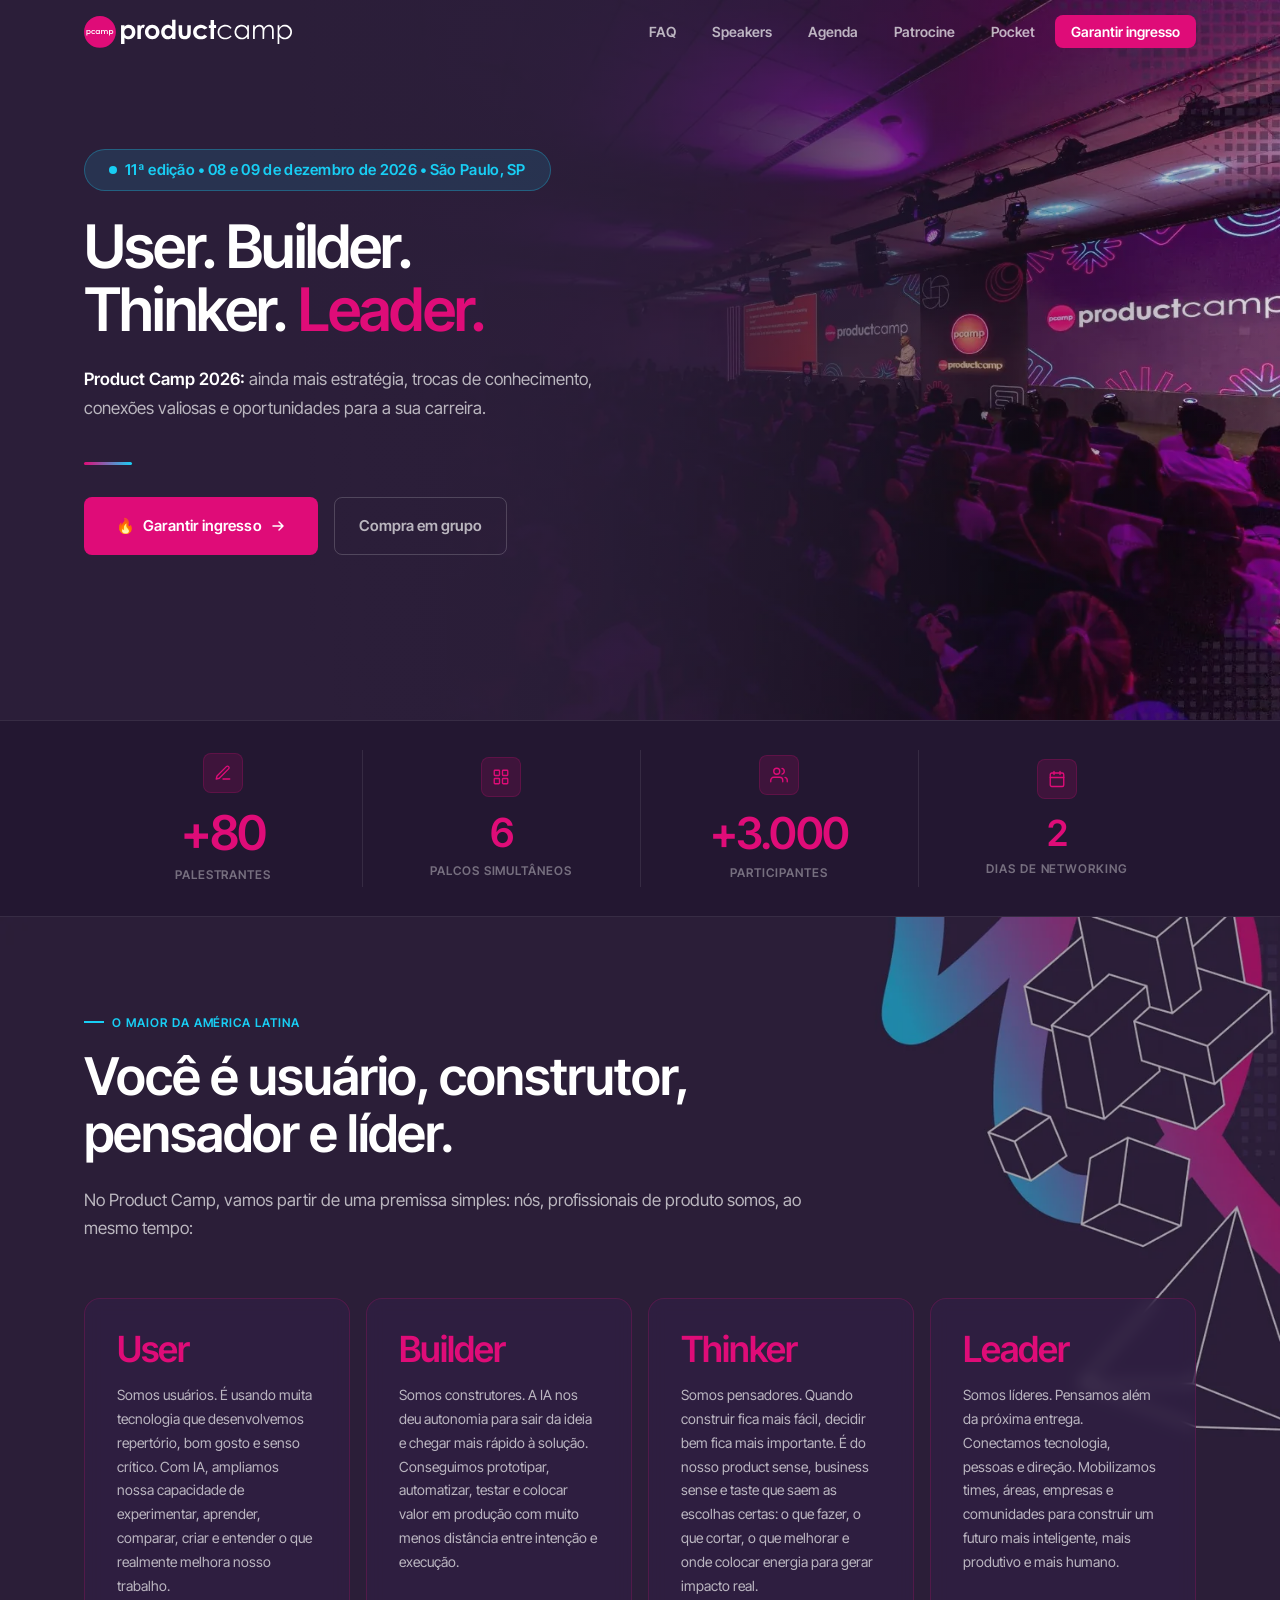
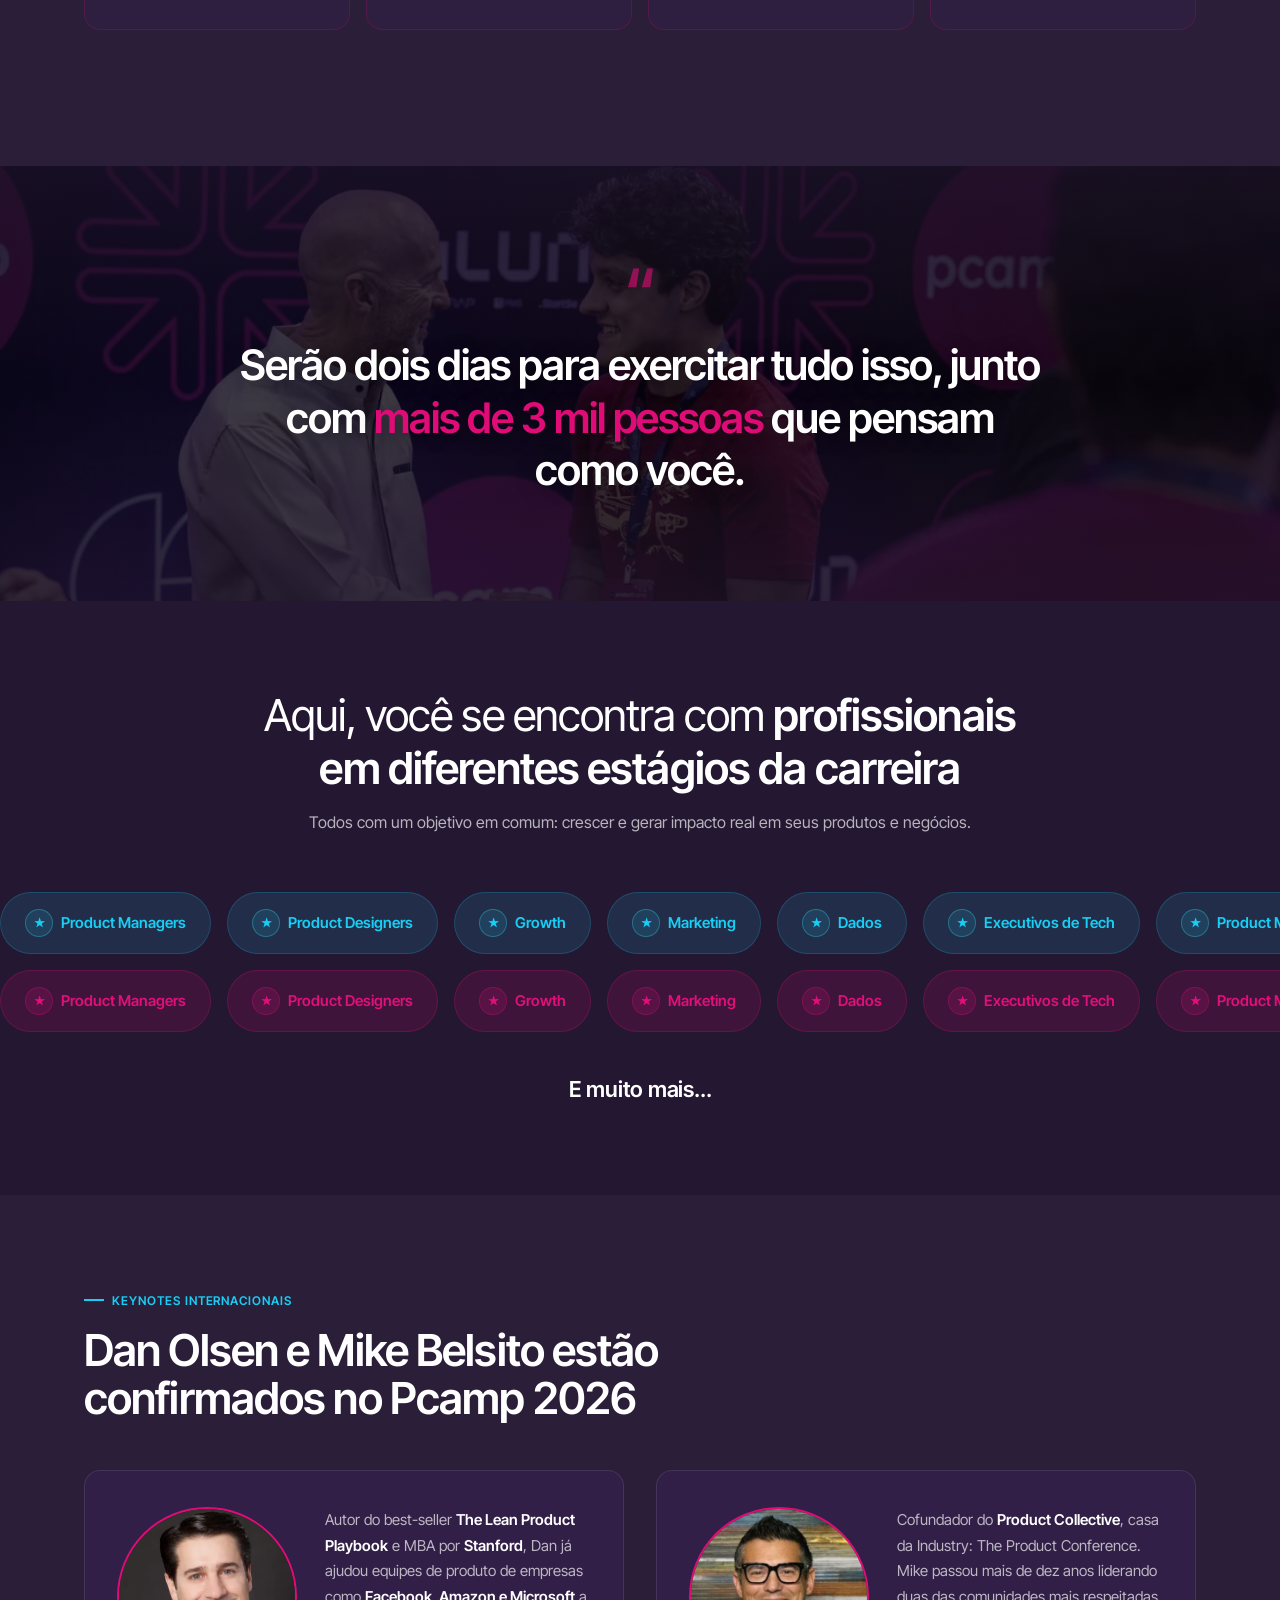
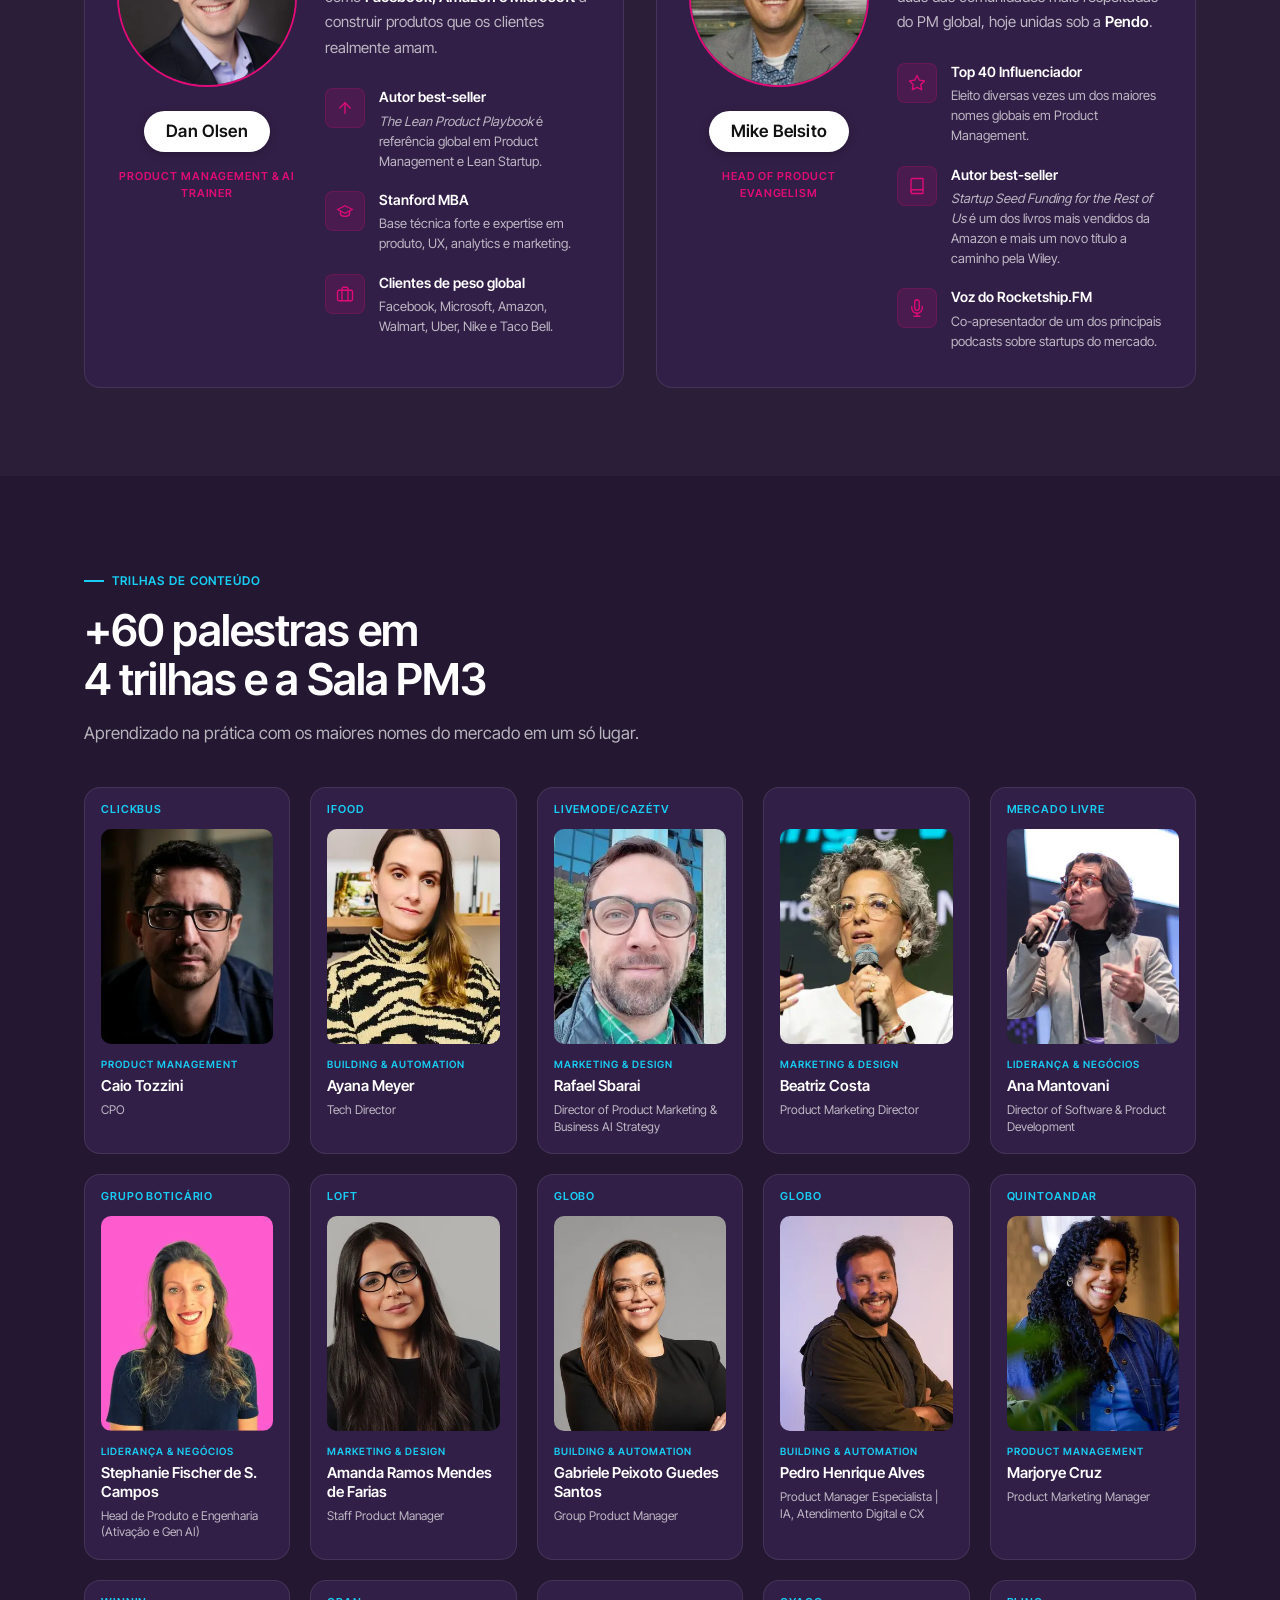
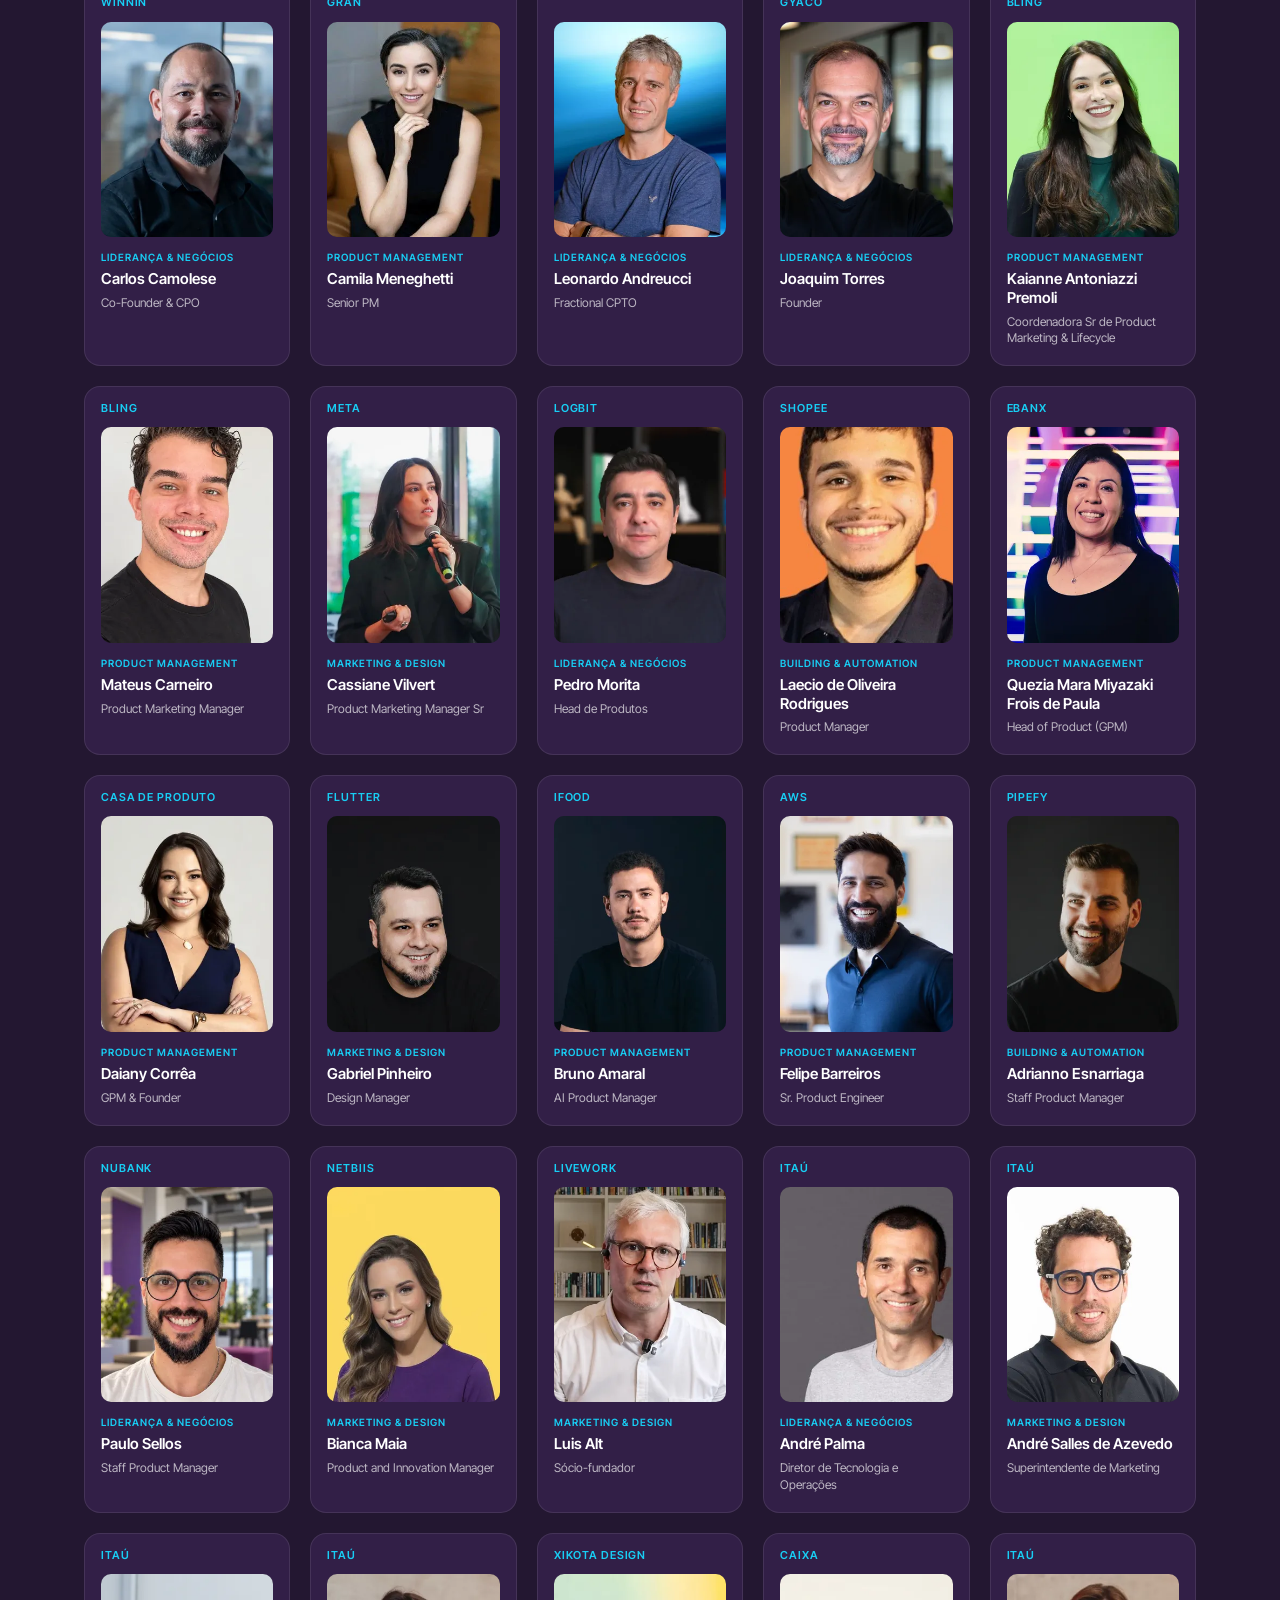
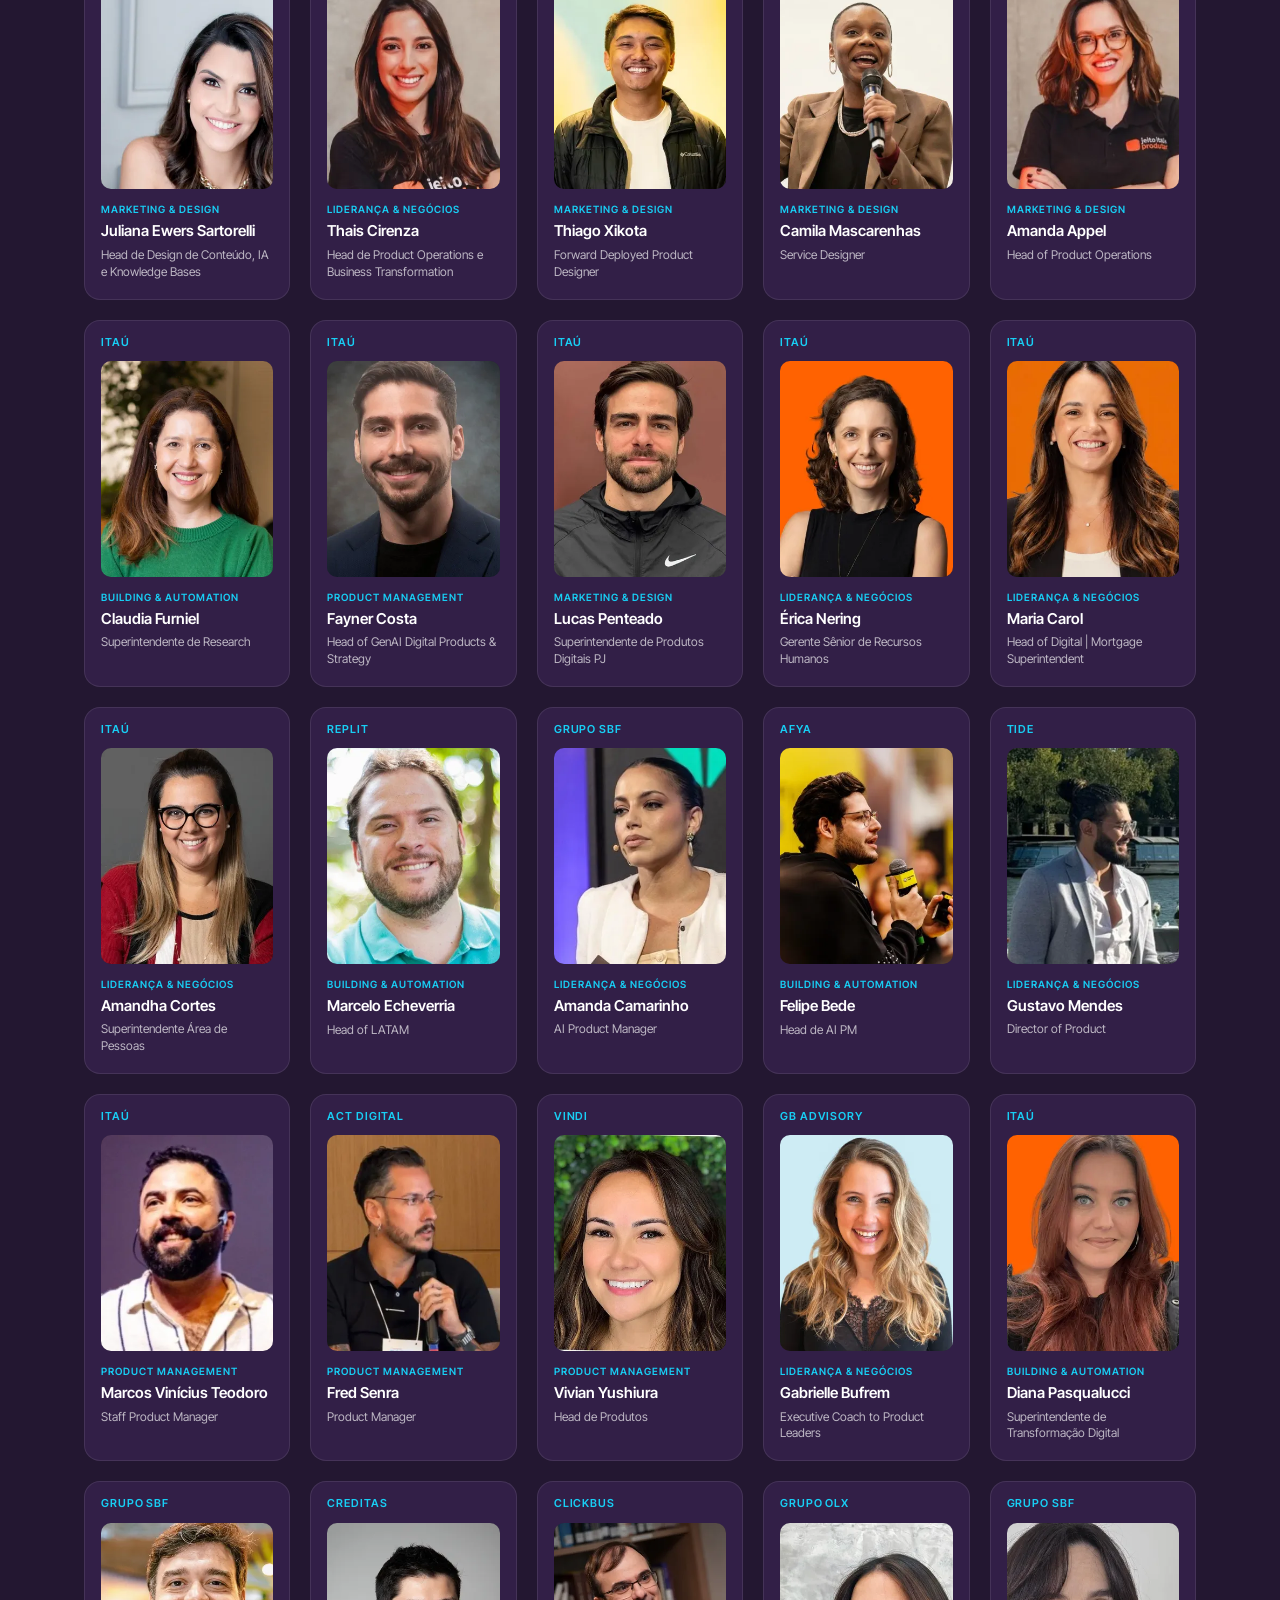
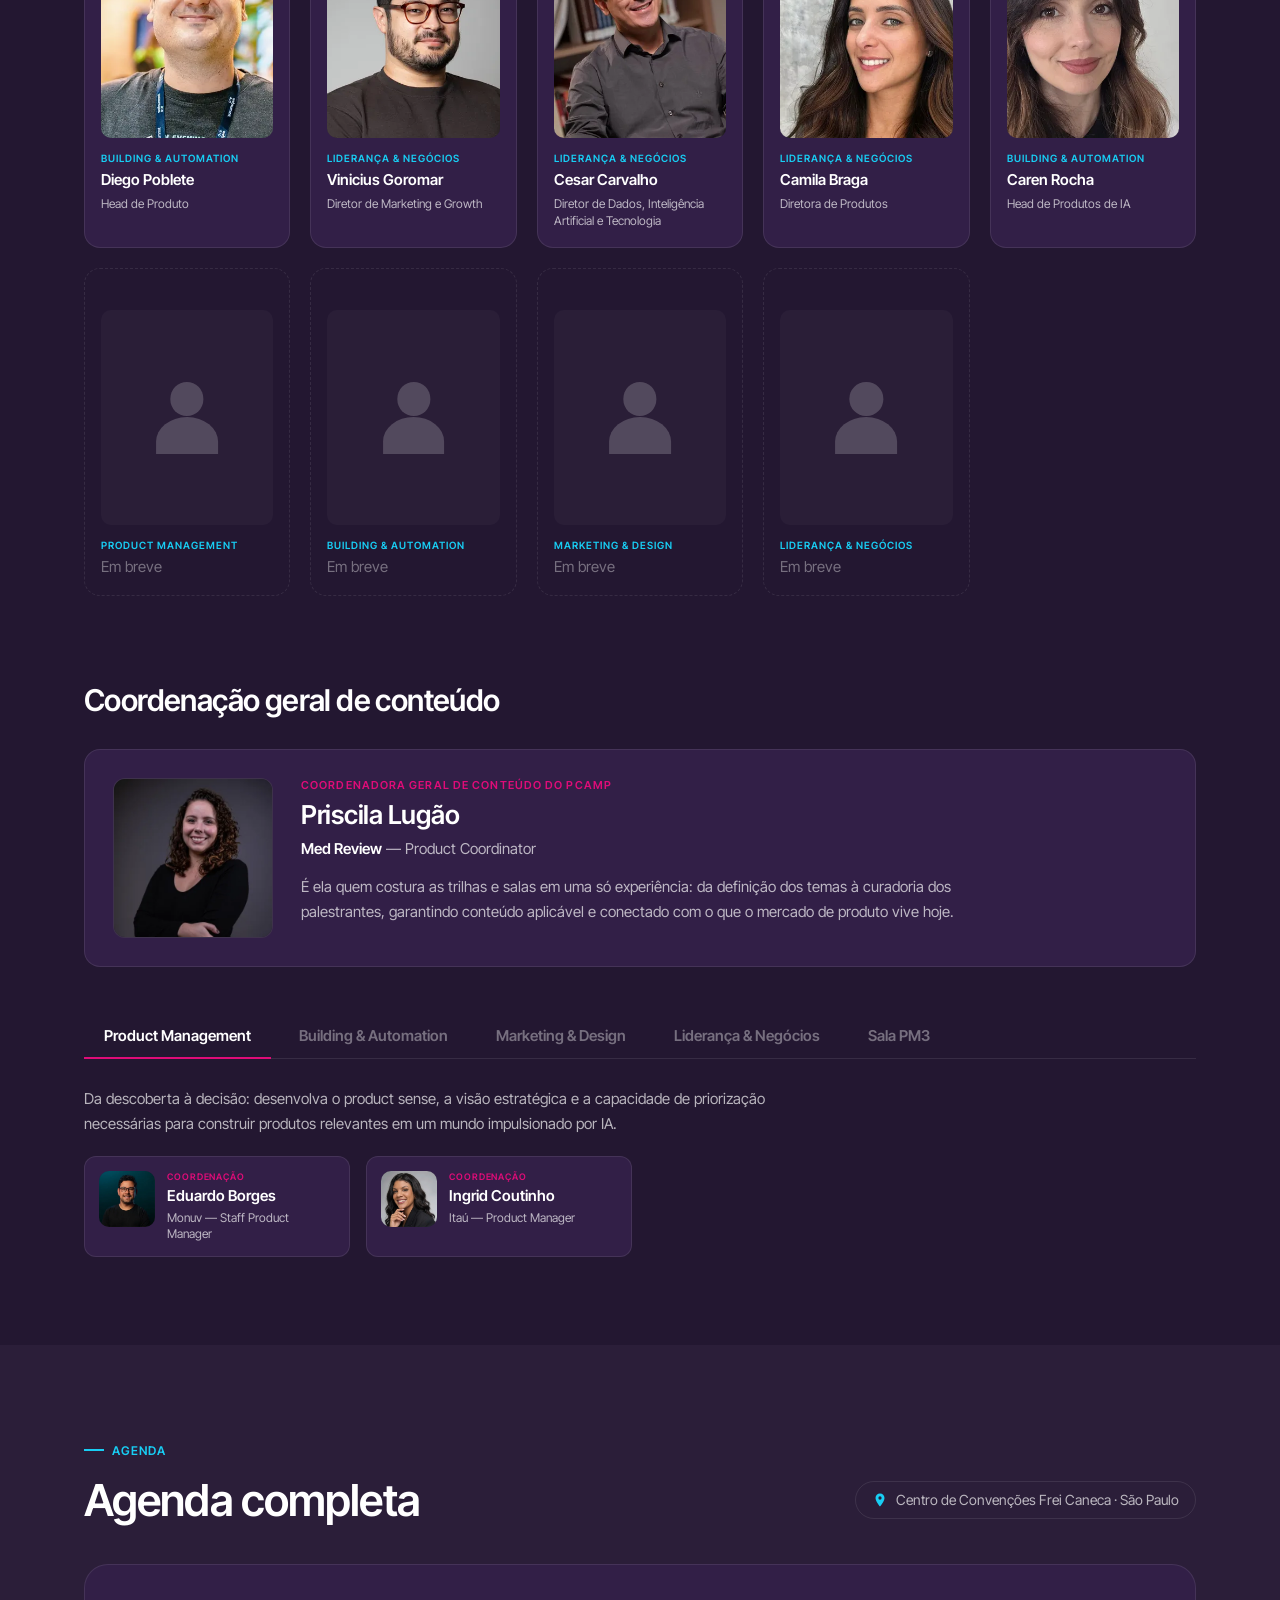
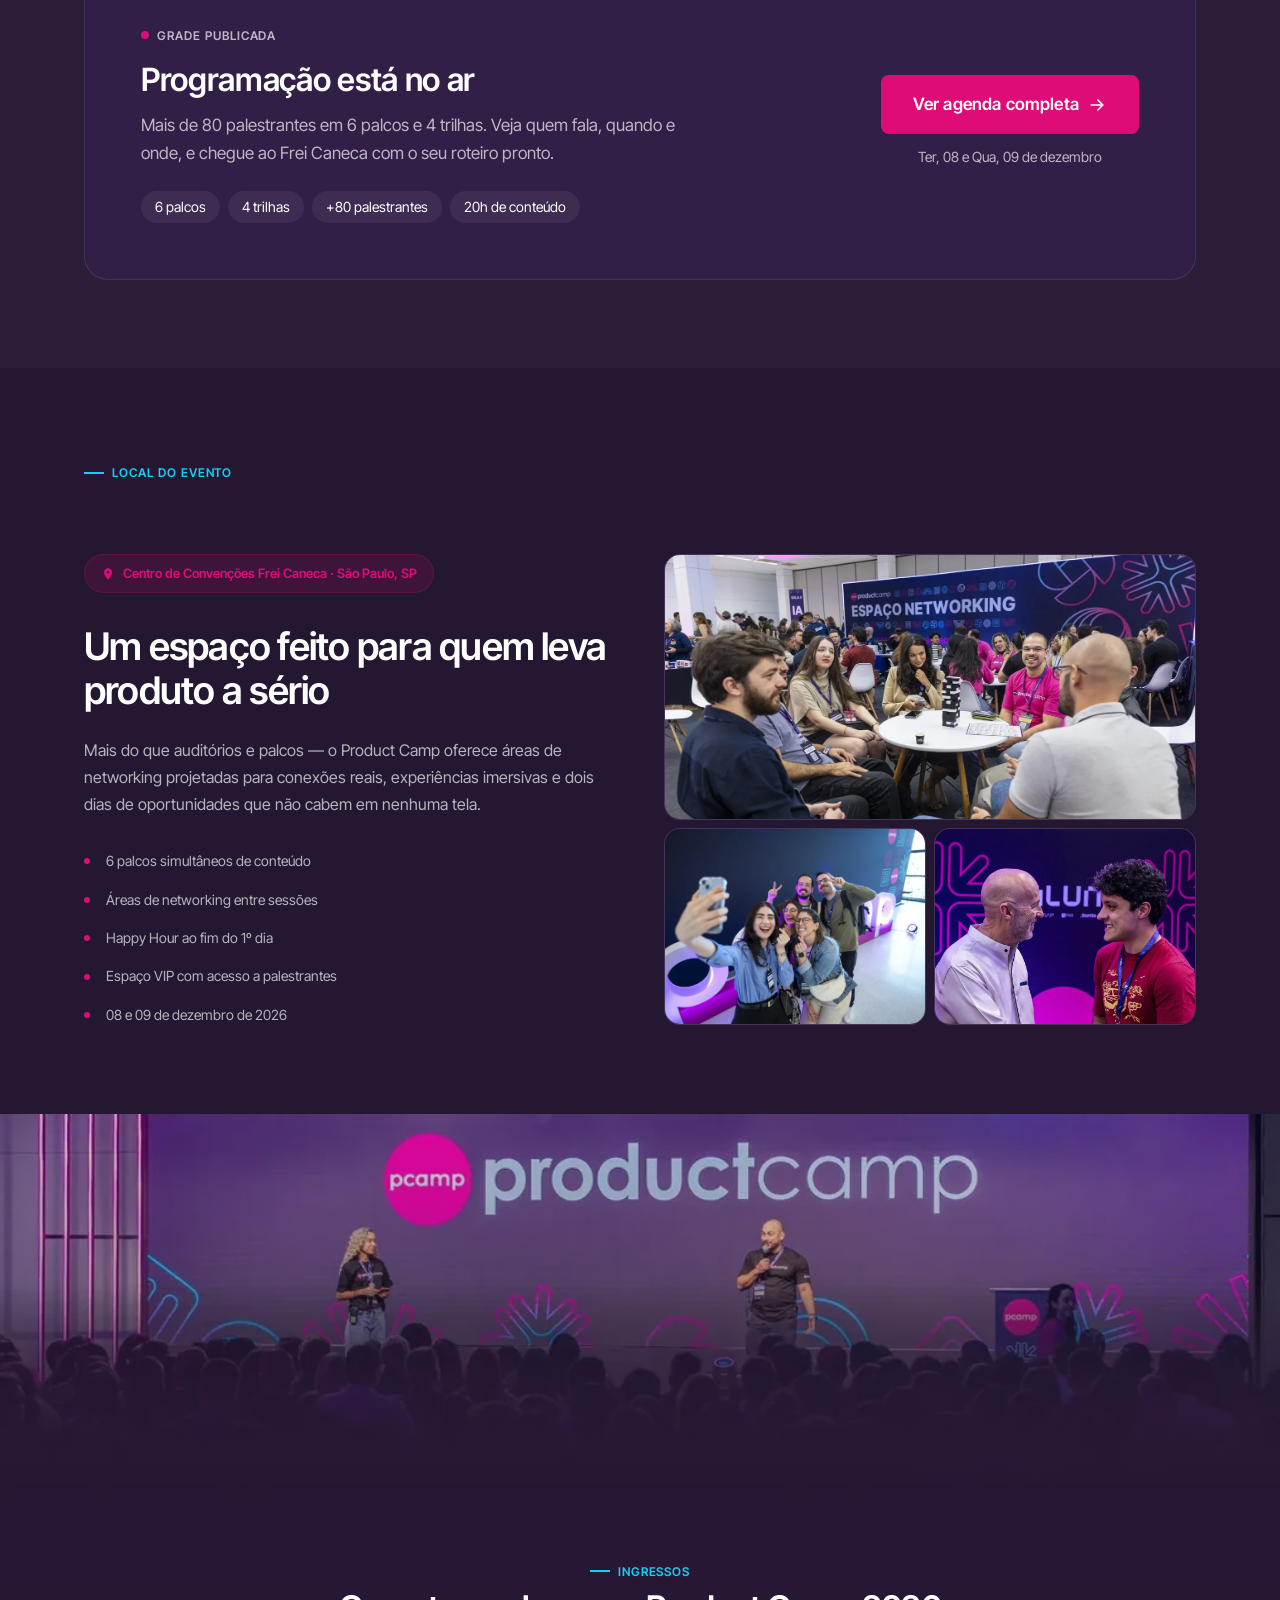
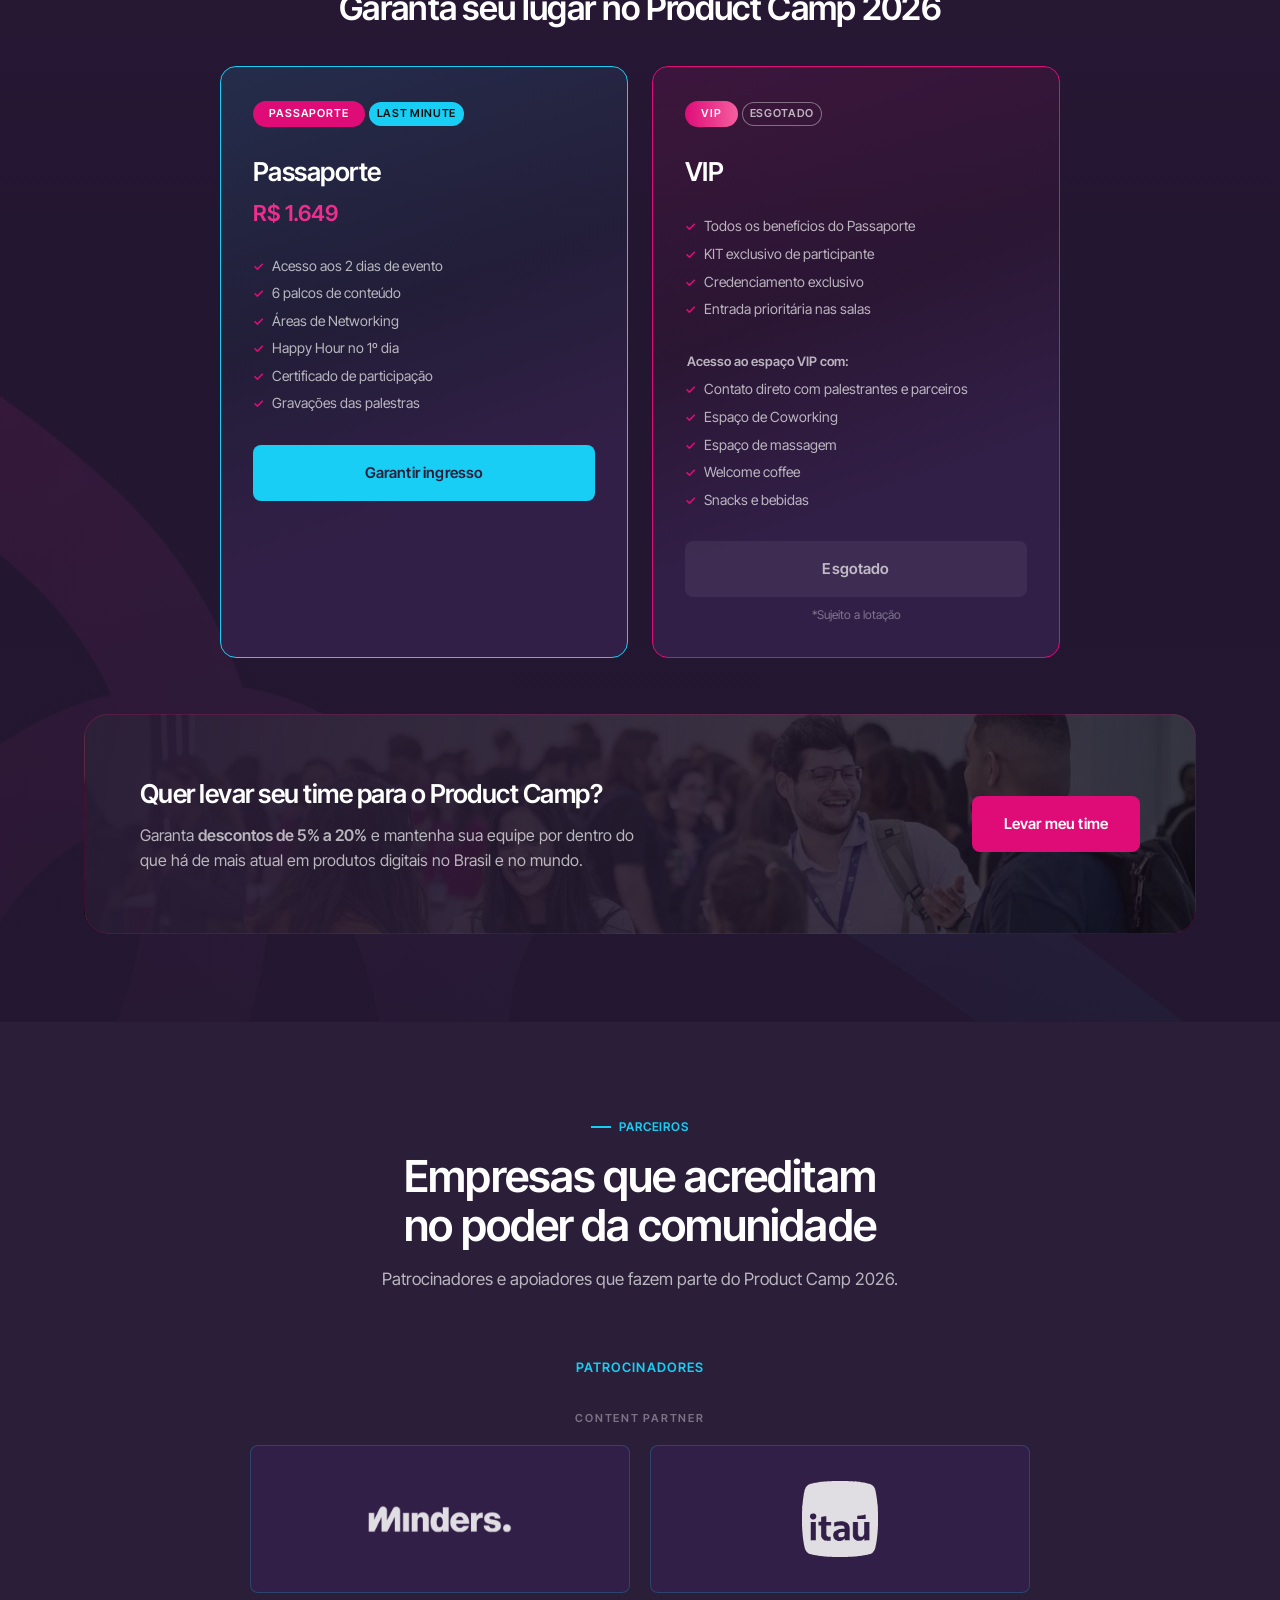
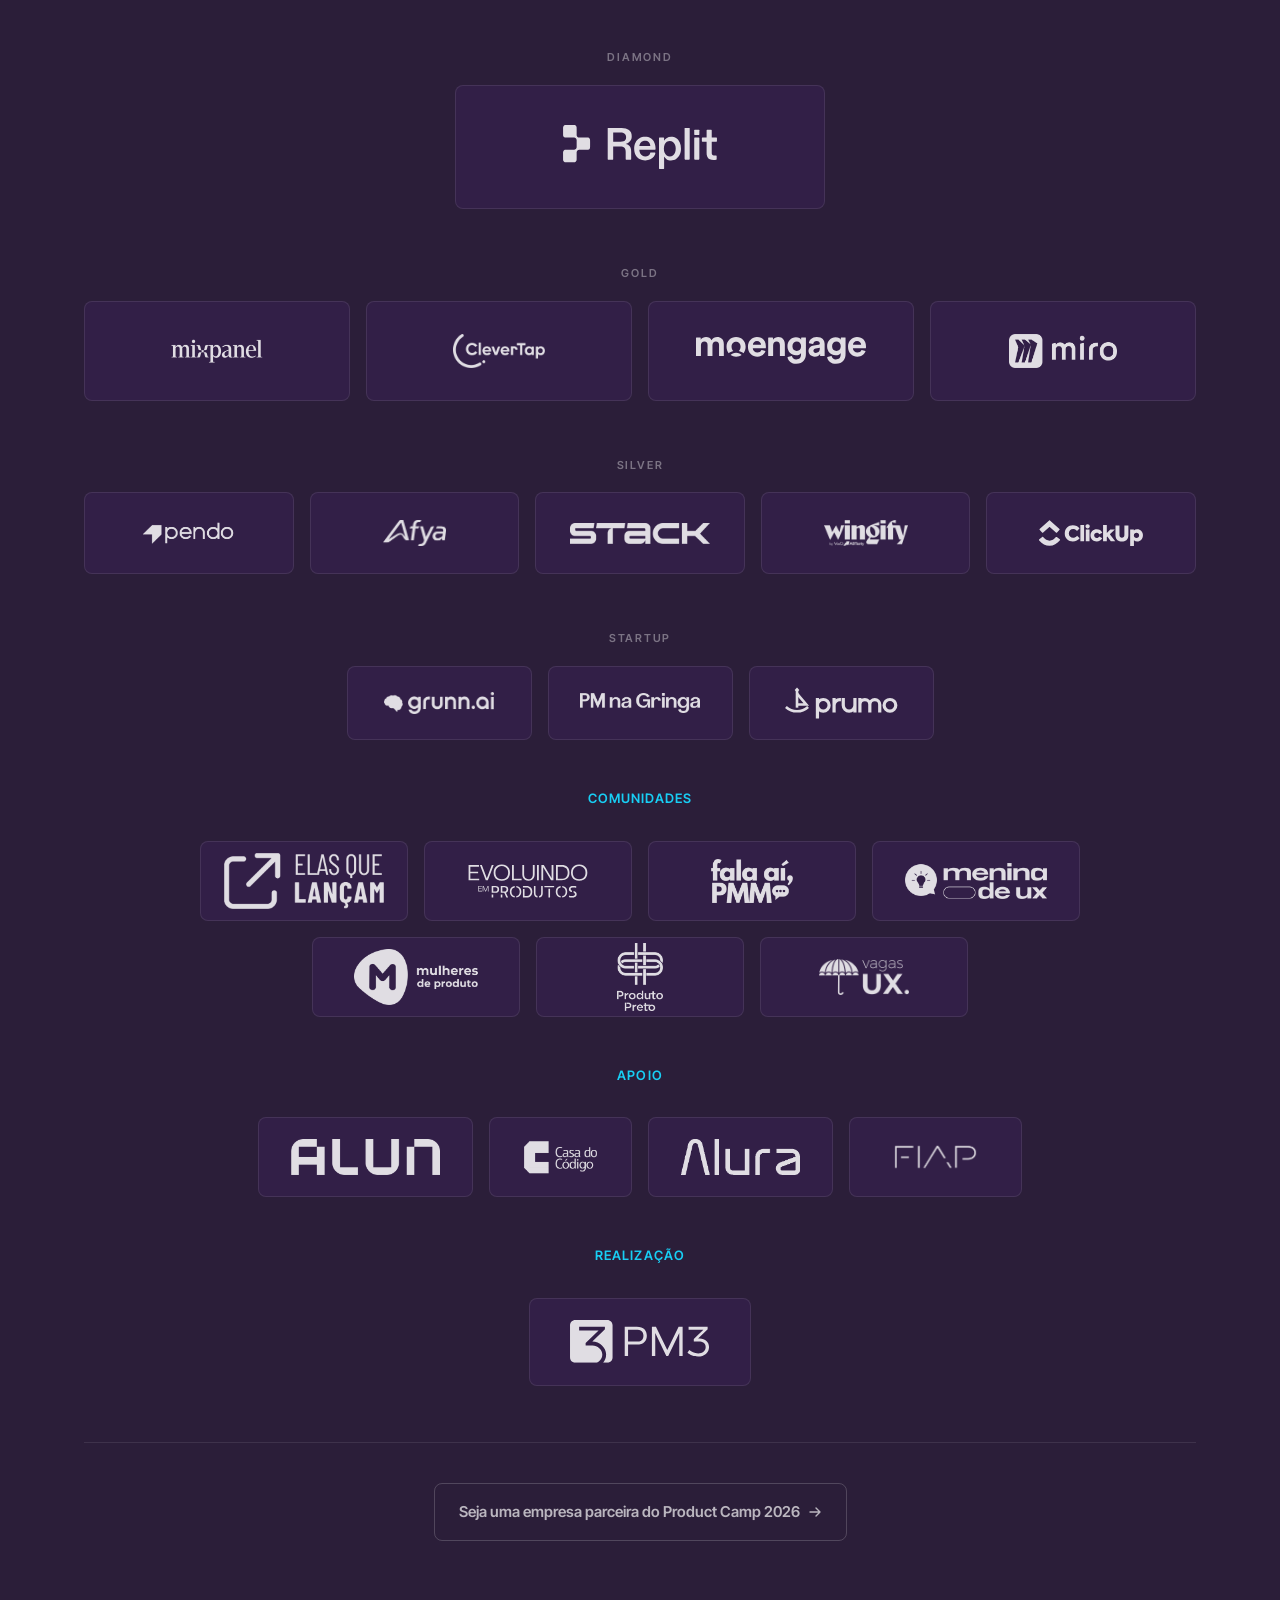
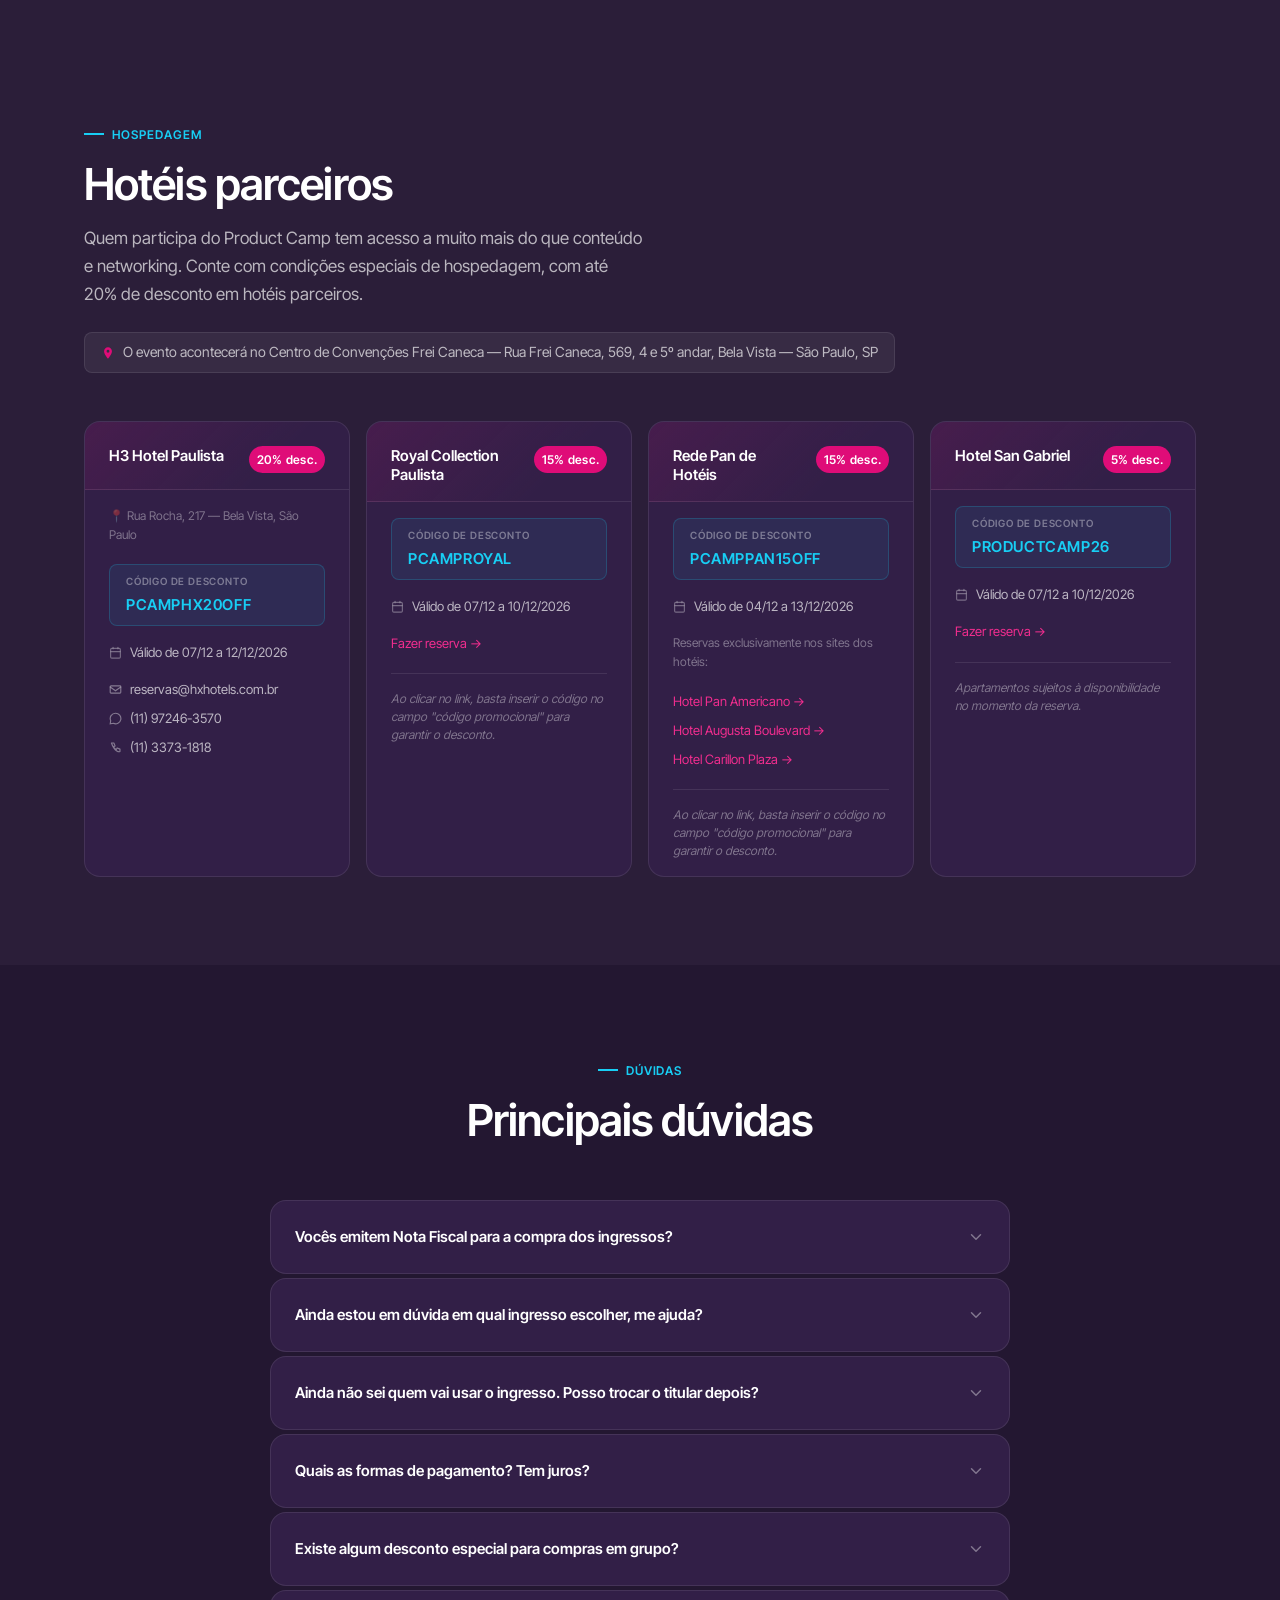
==== index.html @ f2aa6426 "feat(patrocinadores): ClickUp na cota Silver Logo vetorial (Logo-light.svg do kit da ClickUp), link " ====
<!DOCTYPE html>
<html lang="pt-BR">
<head>
<!-- Google Tag Manager (deferido até idle para reduzir TBT) -->
<script>
window.dataLayer = window.dataLayer || [];
(function(){
  var loaded = false;
  function loadGTM(){
    if (loaded) return;
    loaded = true;
    window.dataLayer.push({'gtm.start': new Date().getTime(), event: 'gtm.js'});
    var f = document.getElementsByTagName('script')[0],
        j = document.createElement('script');
    j.async = true;
    j.src = 'https://www.googletagmanager.com/gtm.js?id=GTM-WW5K4VP';
    f.parentNode.insertBefore(j, f);
  }
  if ('requestIdleCallback' in window) {
    requestIdleCallback(loadGTM, { timeout: 2000 });
  } else {
    setTimeout(loadGTM, 2000);
  }
})();
</script>
<!-- End Google Tag Manager -->
<meta charset="UTF-8">
<meta name="viewport" content="width=device-width, initial-scale=1.0">
<link rel="preload" as="image" href="assets/img/bg/hero-bg.webp" fetchpriority="high">
<link rel="preload" as="font" type="font/woff2" href="assets/fonts/INTERTIGHT-SEMIBOLD.woff2" crossorigin>
<link rel="preload" as="font" type="font/woff2" href="assets/fonts/INTERTIGHT-REGULAR.woff2" crossorigin>
<link rel="preconnect" href="https://www.sympla.com.br">
<meta name="description" content="Product Camp Brasil — o maior evento de produto da América Latina. 08 e 09 de dezembro de 2026, São Paulo, SP.">
<link rel="canonical" href="https://www.productcamp.com.br/">
<meta property="og:type" content="website">
<meta property="og:site_name" content="Product Camp">
<meta property="og:locale" content="pt_BR">
<meta property="og:title" content="Product Camp | O maior evento de produto da América Latina">
<meta property="og:description" content="Product Camp Brasil, o maior evento de produto da América Latina! 08 e 09 de dezembro de 2026, São Paulo.">
<meta property="og:image" content="https://www.productcamp.com.br/assets/img/og-image.png">
<meta property="og:image:width" content="1200">
<meta property="og:image:height" content="630">
<meta property="og:image:alt" content="Product Camp 2026 — o maior evento de produto da América Latina, 08 e 09 de dezembro, São Paulo.">
<meta property="og:url" content="https://www.productcamp.com.br/">
<meta name="twitter:card" content="summary_large_image">
<meta name="twitter:title" content="Product Camp | O maior evento de produto da América Latina">
<meta name="twitter:description" content="O maior evento de produto da América Latina. 08 e 09 de dezembro de 2026, São Paulo.">
<meta name="twitter:image" content="https://www.productcamp.com.br/assets/img/og-image.png">
<title>Product Camp | O maior evento de produto da América Latina</title>
<link rel="icon" type="image/png" sizes="32x32" href="favicon.png">
<link rel="icon" type="image/png" sizes="16x16" href="favicon-16.png">
<link rel="apple-touch-icon" sizes="180x180" href="apple-touch-icon.png">
<script type="application/ld+json" id="pcamp-event-jsonld">
{
  "@context": "https://schema.org",
  "@type": "Event",
  "name": "Product Camp 2026",
  "description": "O maior evento de produto da América Latina. Conferência para profissionais de Produto, IA, liderança, marketing e tecnologia.",
  "startDate": "2026-12-08T07:30:00-03:00",
  "endDate": "2026-12-09T18:20:00-03:00",
  "eventAttendanceMode": "https://schema.org/OfflineEventAttendanceMode",
  "eventStatus": "https://schema.org/EventScheduled",
  "image": "https://www.productcamp.com.br/assets/img/og-image.png",
  "url": "https://www.productcamp.com.br/",
  "location": {
    "@type": "Place",
    "name": "Centro de Convenções Frei Caneca",
    "address": {
      "@type": "PostalAddress",
      "streetAddress": "Rua Frei Caneca, 569, 4º e 5º andares — Bela Vista",
      "addressLocality": "São Paulo",
      "addressRegion": "SP",
      "addressCountry": "BR"
    }
  },
  "organizer": {
    "@type": "Organization",
    "name": "PM3",
    "url": "https://www.cursospm3.com.br"
  },
  "performer": [
    {
      "@type": "Person",
      "name": "Dan Olsen",
      "jobTitle": "Product Management & AI Trainer",
      "description": "Autor de The Lean Product Playbook"
    },
    {
      "@type": "Person",
      "name": "Mike Belsito",
      "jobTitle": "Head of Product Evangelism",
      "affiliation": { "@type": "Organization", "name": "Pendo" }
    }
  ],
  "offers": [
    {
      "@type": "Offer",
      "name": "Ingresso Last Minute",
      "price": "1649",
      "priceCurrency": "BRL",
      "priceValidUntil": "2026-11-24",
      "availability": "https://schema.org/InStock",
      "url": "https://www.sympla.com.br/evento/product-camp-2026-sao-paulo/3220593"
    },
    {
      "@type": "Offer",
      "name": "Ingresso VIP",
      "availability": "https://schema.org/SoldOut",
      "url": "https://www.sympla.com.br/evento/product-camp-2026-sao-paulo/3220593"
    }
  ]
}
</script>
<style>
  @font-face {
    font-family: 'InterTight';
    src: url('assets/fonts/INTERTIGHT-REGULAR.woff2') format('woff2');
    font-weight: 400;
    font-style: normal;
    font-display: swap;
  }
  @font-face {
    font-family: 'InterTight';
    src: url('assets/fonts/INTERTIGHT-SEMIBOLD.woff2') format('woff2');
    font-weight: 600;
    font-style: normal;
    font-display: swap;
  }
</style>
<style>
  *, *::before, *::after { box-sizing: border-box; margin: 0; padding: 0; }

  :root {
    --navy:        #2B1E39;
    --navy-mid:    #231731;
    --navy-card:   #321f47;
    --navy-border: rgba(255,255,255,0.09);
    --pink:        #DF0C78;
    --pink-light:  #f02d8e;
    --pink-muted:  rgba(223,12,120,0.14);
    --cyan:        #18CEF4;
    --cyan-muted:  rgba(24,206,244,0.12);
    --white:       #ffffff;
    --white-70:    rgba(255,255,255,0.68);
    --white-40:    rgba(255,255,255,0.38);
    --white-10:    rgba(255,255,255,0.06);
    --section-pad: 88px;
    --font-display: 'InterTight', sans-serif;
    --font-body:    'InterTight', sans-serif;
  }

  html { scroll-behavior: smooth; }

  body {
    background: var(--navy);
    color: var(--white);
    font-family: var(--font-body);
    font-size: 16px;
    line-height: 1.6;
    overflow-x: hidden;
  }

  a { color: inherit; text-decoration: none; }

  img { max-width: 100%; display: block; }

  .container {
    max-width: 1160px;
    margin: 0 auto;
    padding: 0 24px;
  }

  /* ── FAIXA DE URGÊNCIA (acima do nav) ──
     Fixa no topo, com o nav fixo logo abaixo: os dois rolam juntos.
     Altura fixa por breakpoint (e não automática) porque o nav, o hero, o
     menu mobile e as âncoras precisam saber o quanto descontar. As variáveis
     ficam aqui, e não no bloco de tokens do :root, porque são de layout desta
     página — o bloco de tokens é copiado valor a valor para as outras.
     Fundo --pink com texto branco: 4,7:1. Sem hover em --pink-light, que cai
     para 3,8:1 — o hover só reforça o sublinhado do CTA. */
  :root {
    --topbar-h: 44px;
    --header-h: calc(64px + var(--topbar-h));
  }

  /* A 13px o texto cabe em uma linha até ~365px de largura; abaixo disso
     quebra em duas e a faixa cresce para não apertar. */
  @media (max-width: 370px) {
    :root { --topbar-h: 56px; }
  }

  .topbar {
    position: fixed;
    top: 0; left: 0; right: 0;
    z-index: 101;
    display: flex;
    align-items: center;
    justify-content: center;
    height: var(--topbar-h);
    padding: 0 16px;
    background: var(--pink);
    color: var(--white);
    font-size: 14px;
    line-height: 1.35;
    text-align: center;
  }

  /* Fora do lote em que o texto vale, o script de lotes esconde a faixa e
     marca o <html> com .sem-topbar (vence o @media acima pela especificidade). */
  .topbar[hidden] { display: none; }
  :root.sem-topbar { --topbar-h: 0px; }

  .topbar strong { font-weight: 600; }

  .topbar-cta {
    font-weight: 600;
    text-decoration: underline;
    text-underline-offset: 3px;
    white-space: nowrap;
  }

  .topbar:hover .topbar-cta { text-decoration-thickness: 2px; }

  .topbar:focus-visible {
    outline: 2px solid var(--white);
    outline-offset: -4px;
  }

  @media (max-width: 560px) {
    .topbar { font-size: 13px; }
  }

  #keynote, #agenda, #ingressos26 { scroll-margin-top: var(--header-h); }

  /* ── NAV ── */
  nav {
    position: fixed;
    top: var(--topbar-h); left: 0; right: 0;
    z-index: 100;
    background: rgba(43,30,57,0.0);
    backdrop-filter: blur(0px);
    border-bottom: 1px solid transparent;
    transition: background 0.35s, backdrop-filter 0.35s, border-color 0.35s;
  }

  nav.scrolled {
    background: rgba(43,30,57,0.96);
    backdrop-filter: blur(14px);
    border-bottom: 1px solid var(--navy-border);
  }

  .nav-inner {
    display: flex;
    align-items: center;
    justify-content: space-between;
    height: 64px;
    max-width: 1160px;
    margin: 0 auto;
    padding: 0 24px;
  }

  .nav-logo { display: flex; align-items: center; }

  .nav-logo-text { display: none; }

  .nav-links {
    display: flex;
    align-items: center;
    gap: 4px;
    list-style: none;
  }

  .nav-links a {
    font-size: 14px;
    font-weight: 600;
    color: var(--white-70);
    padding: 8px 16px;
    border-radius: 8px;
    transition: color 0.2s, background 0.2s;
  }

  .nav-links a:hover { color: var(--white); background: var(--white-10); }

  .nav-cta {
    background: var(--pink) !important;
    color: white !important;
    border-radius: 8px !important;
    padding: 8px 16px !important;
    font-weight: 600 !important;
    font-size: 14px !important;
    transition: background 0.2s, transform 0.15s !important;
  }

  .nav-cta:hover { background: var(--pink-light) !important; transform: translateY(-1px); }

  .nav-mobile-toggle {
    display: none;
    background: none;
    border: none;
    cursor: pointer;
    padding: 8px;
    color: var(--white);
  }

  /* ── HERO ── */
  .hero {
    min-height: 80vh;
    display: flex;
    align-items: center;
    position: relative;
    overflow: hidden;
    padding-top: var(--header-h);
    background-image: url('assets/img/bg/hero-bg.webp');
    background-size: cover;
    background-position: center right;
    background-repeat: no-repeat;
  }

  .hero-bg {
    position: absolute;
    inset: 0;
    background: linear-gradient(
      105deg,
      rgba(43,30,57,0.97) 0%,
      rgba(43,30,57,0.90) 38%,
      rgba(43,30,57,0.50) 62%,
      rgba(43,30,57,0.08) 100%
    );
    pointer-events: none;
  }

  .hero-grid-overlay { display: none; }

  .hero-inner {
    display: flex;
    flex-direction: column;
    align-items: flex-start;
    justify-content: center;
    width: 100%;
    max-width: 1160px;
    margin: 0 auto;
    padding: 80px 24px 72px;
    position: relative;
    z-index: 1;
  }

  /* Eyebrow em CIANO — issue #30, item 4 aplicado só aqui e no
     .section-label. O guia manda ciano como acento em fundo escuro, mas
     inverter o site inteiro ficou ruim; nos eyebrows funciona e ainda
     devolve o rosa exclusivo ao CTA da dobra. */
  .hero-eyebrow {
    display: inline-flex;
    align-items: center;
    gap: 8px;
    background: var(--cyan-muted);
    border: 1px solid rgba(24,206,244,0.3);
    border-radius: 100px;
    padding: 8px 24px;
    font-size: 15px;
    font-weight: 600;
    color: var(--cyan);
    margin-bottom: 24px;
    letter-spacing: 0.02em;
  }

  .hero-eyebrow::before {
    content: '';
    width: 8px; height: 8px;
    background: var(--cyan);
    border-radius: 50%;
    display: inline-block;
  }

  /* Em tela estreita o texto completo quebra a pílula em duas linhas.
     Troca pela versão curta. display:none tira do fluxo E da árvore de
     acessibilidade, então o leitor de tela lê só a versão visível — não
     as duas. */
  .eyebrow-short { display: none; }

  @media (max-width: 560px) {
    .eyebrow-full { display: none; }
    .eyebrow-short { display: inline; }
  }

  /* ── COUNTDOWN DE VIRADA DE LOTE ──
     Marcação preenchida por assets/js/pcamp-countdown-lotes.js, que localiza
     os containers pelo atributo data-pcamp-countdown.
     A fonte vem por herança do body (Inter Tight) — não sobrescrever.
     Acento em CIANO, não rosa: o countdown informa, não é ação. O rosa fica
     reservado ao CTA da dobra, que é o que deve puxar o clique.
     :not([hidden]) é obrigatório: sem ele, o display:flex venceria o
     display:none que o atributo hidden aplica, e o bloco vazio apareceria. */
  [data-pcamp-countdown]:not([hidden]) {
    display: flex;
    flex-wrap: wrap;
    align-items: center;
    justify-content: center;
    gap: 16px;
    background: var(--cyan-muted);
    border: 1px solid rgba(24,206,244,0.3);
    border-radius: 8px;
    padding: 16px 24px;
    margin-top: 24px;
    color: var(--white);
  }

  .pcc-label {
    font-size: 17px;
    font-weight: 500;
    color: var(--cyan);
  }

  .pcc-units { display: flex; gap: 8px; }

  .pcc-unit {
    display: flex;
    flex-direction: column;
    align-items: center;
    min-width: 46px;
  }

  .pcc-value {
    font-size: 22px;
    font-weight: 700;
    line-height: 1;
    font-variant-numeric: tabular-nums;
  }

  .pcc-unit-label {
    font-size: 10px;
    text-transform: uppercase;
    letter-spacing: 0.08em;
    color: var(--cyan);
    margin-top: 4px;
  }

  @media (max-width: 480px) {
    [data-pcamp-countdown]:not([hidden]) {
      flex-direction: column;
      gap: 8px;
      padding: 16px 16px;
    }
    .pcc-unit { min-width: 40px; }
    .pcc-value { font-size: 18px; }
  }

  .hero-title {
    font-family: var(--font-display);
    font-size: clamp(36px, 5vw, 60px);
    font-weight: 600;
    line-height: 1.05;
    letter-spacing: -0.03em;
    margin-bottom: 24px;
  }

  .hero-title .accent { color: var(--pink); }

  .hero-subtitle {
    font-size: 17px;
    color: var(--white-70);
    line-height: 1.65;
    margin-bottom: 40px;
    max-width: 560px;
  }

  .hero-subtitle strong { color: var(--white); font-weight: 600; }

  .hero-actions {
    display: flex;
    gap: 16px;
    flex-wrap: wrap;
  }

  .hero-rule {
    width: 48px;
    height: 3px;
    background: linear-gradient(90deg, var(--pink), var(--cyan));
    border-radius: 2px;
    margin-bottom: 32px;
    display: block;
  }

  .btn-primary {
    display: inline-flex;
    align-items: center;
    gap: 8px;
    background: var(--pink);
    color: white;
    font-family: var(--font-body);
    font-weight: 600;
    font-size: 15px;
    padding: 16px 32px;
    border-radius: 8px;
    transition: background 0.2s, transform 0.15s, box-shadow 0.2s;
    letter-spacing: 0.01em;
  }

  .btn-primary:hover {
    background: var(--pink-light);
    transform: translateY(-2px);
    box-shadow: 0 8px 24px rgba(223,12,120,0.35);
  }

  /* Variante ciano do botão primário. Texto em navy: branco sobre o ciano
     claro fica com contraste baixo (1.9:1); navy dá 8.3:1. */
  .btn-primary.btn-cyan {
    background: var(--cyan);
    color: var(--navy);
  }

  .btn-primary.btn-cyan:hover {
    background: #4fdaf7;
    box-shadow: 0 8px 24px rgba(24,206,244,0.35);
  }

  /* Botão de ingresso esgotado: não é link, não reage ao hover.
     Texto em --white-70 (~6.6:1 sobre o card) para seguir legível. */
  .btn-primary.btn-esgotado,
  .btn-primary.btn-esgotado:hover {
    background: var(--white-10);
    color: var(--white-70);
    transform: none;
    box-shadow: none;
    cursor: not-allowed;
  }

  .btn-secondary {
    display: inline-flex;
    align-items: center;
    gap: 8px;
    background: transparent;
    color: var(--white-70);
    font-family: var(--font-body);
    font-weight: 600;
    font-size: 15px;
    padding: 16px 24px;
    border-radius: 8px;
    border: 1px solid rgba(255,255,255,0.18);
    transition: color 0.2s, border-color 0.2s, background 0.2s;
  }

  .btn-secondary:hover {
    color: var(--white);
    border-color: rgba(255,255,255,0.2);
    background: var(--white-10);
  }

  .hero-visual { display: none; }
  .hero-image-wrap { display: none; }
  .hero-image-glow { display: none; }

  /* ── STATS BAR ── */
  .stats-bar {
    background: var(--navy-mid);
    border-top: 1px solid var(--navy-border);
    border-bottom: 1px solid var(--navy-border);
    padding: 0;
    overflow: hidden;
  }

  .stats-grid {
    display: grid;
    grid-template-columns: repeat(4, 1fr);
    gap: 0;
  }

  .stat-item {
    display: flex;
    flex-direction: column;
    align-items: center;
    justify-content: center;
    text-align: center;
    padding: 32px 16px 32px;
    position: relative;
    transition: background 0.25s;
  }

  .stat-item:hover { background: rgba(223,12,120,0.05); }

  .stat-item + .stat-item::before {
    content: '';
    position: absolute;
    left: 0; top: 15%; bottom: 15%;
    width: 1px;
    background: var(--navy-border);
  }

  /* ícone acima do número */
  .stat-icon {
    width: 40px; height: 40px;
    border-radius: 8px;
    background: var(--pink-muted);
    border: 1px solid rgba(223,12,120,0.2);
    display: flex;
    align-items: center;
    justify-content: center;
    margin-bottom: 16px;
  }

  .stat-icon svg {
    width: 18px; height: 18px;
    stroke: var(--pink);
    fill: none;
    stroke-width: 1.8;
    stroke-linecap: round;
    stroke-linejoin: round;
  }

  .stat-number {
    font-family: var(--font-display);
    font-weight: 600;
    color: var(--pink);
    line-height: 1;
    margin-bottom: 8px;
    letter-spacing: -0.04em;
  }

  /* tamanhos escalonados — cada stat tem peso visual diferente */
  .stat-item:nth-child(1) .stat-number { font-size: 48px; }
  .stat-item:nth-child(2) .stat-number { font-size: 40px; }
  .stat-item:nth-child(3) .stat-number { font-size: 44px; }
  .stat-item:nth-child(4) .stat-number { font-size: 36px; }

  .stat-label {
    font-size: 12px;
    font-weight: 600;
    color: var(--white-40);
    letter-spacing: 0.08em;
    text-transform: uppercase;
  }

  /* ── SECTION GENERIC ── */
  section { padding: var(--section-pad) 0; }

  .section-label {
    display: inline-flex;
    align-items: center;
    gap: 8px;
    font-size: 12px;
    font-weight: 600;
    letter-spacing: 0.08em;
    text-transform: uppercase;
    color: var(--cyan);
    margin-bottom: 16px;
  }

  .section-label::before {
    content: '';
    width: 20px; height: 2px;
    background: var(--cyan);
    display: inline-block;
  }

  .section-title {
    font-family: var(--font-display);
    font-size: clamp(28px, 4vw, 44px);
    font-weight: 600;
    line-height: 1.1;
    letter-spacing: -0.02em;
    margin-bottom: 16px;
  }

  .section-subtitle {
    font-size: 17px;
    color: var(--white-70);
    line-height: 1.65;
    max-width: 560px;
  }

  /* ── ABOUT ── */
  /* ── ABOUT ── */
  .about {
    position: relative;
    background: var(--navy);
    overflow: hidden;
  }

  .about-bg {
    position: absolute;
    inset: 0;
    z-index: 0;
  }

  .about-bg img {
    width: 100%; height: 100%;
    object-fit: cover;
    object-position: right top;
    display: block;
    opacity: 0.6;
  }

  .about > .container {
    position: relative;
    z-index: 1;
  }

  .about-header {
    max-width: 720px;
    margin-bottom: 56px;
  }

  .about-title {
    font-size: clamp(32px, 4.5vw, 52px) !important;
    margin-bottom: 24px !important;
  }

  .about-intro {
    font-size: 17px;
    color: var(--white-70);
    line-height: 1.65;
  }

  /* 4 colunas lado a lado */
  .pillars-grid {
    display: grid;
    grid-template-columns: repeat(4, 1fr);
    gap: 16px;
    margin-bottom: 48px;
  }

  .pillar-card {
    background: rgba(50,31,71,0.55);
    backdrop-filter: blur(8px);
    border: 1px solid rgba(223,12,120,0.2);
    border-radius: 16px;
    padding: 32px 32px;
    transition: transform 0.3s ease, border-color 0.3s, background 0.3s;
    cursor: default;
  }

  .pillar-card:hover {
    transform: scale(1.04);
    border-color: rgba(223,12,120,0.55);
    background: rgba(60,35,85,0.75);
  }

  .pillar-label {
    font-family: var(--font-display);
    font-size: 36px;
    font-weight: 600;
    color: var(--pink);
    letter-spacing: -0.03em;
    line-height: 1;
    margin-bottom: 16px;
  }

  .pillar-text {
    font-size: 14px;
    color: var(--white-70);
    line-height: 1.7;
  }

  .about-closing { display: none; }

  /* ── PÚBLICO ── */
  .audience-section {
    padding: var(--section-pad) 0;
    background: var(--navy-mid);
    overflow: hidden;
  }

  .audience-title {
    font-family: var(--font-display);
    font-size: clamp(28px, 3.5vw, 44px);
    font-weight: 400;
    line-height: 1.2;
    letter-spacing: -0.02em;
    text-align: center;
    margin-bottom: 16px;
    max-width: 780px;
    margin-left: auto;
    margin-right: auto;
  }

  .audience-title strong { font-weight: 600; }

  .audience-sub {
    font-size: 16px;
    color: var(--white-70);
    text-align: center;
    margin-bottom: 56px;
    line-height: 1.6;
  }

  .audience-marquee-wrap {
    display: flex;
    flex-direction: column;
    gap: 16px;
    margin-bottom: 40px;
  }

  .audience-marquee-row {
    overflow: hidden;
    width: 100%;
  }

  .audience-marquee {
    display: flex;
    gap: 16px;
    width: max-content;
    animation: marquee-left 28s linear infinite;
  }

  .audience-marquee.reverse {
    animation: marquee-right 28s linear infinite;
  }

  .audience-marquee:hover,
  .audience-marquee.reverse:hover {
    animation-play-state: paused;
  }

  @keyframes marquee-left {
    0%   { transform: translateX(0); }
    100% { transform: translateX(-50%); }
  }

  @keyframes marquee-right {
    0%   { transform: translateX(-50%); }
    100% { transform: translateX(0); }
  }

  .atag {
    display: inline-flex;
    align-items: center;
    gap: 8px;
    padding: 16px 24px;
    border-radius: 100px;
    font-size: 15px;
    font-weight: 600;
    white-space: nowrap;
    cursor: default;
  }

  .atag.cyan {
    background: var(--cyan-muted);
    color: var(--cyan);
    border: 1px solid rgba(24,206,244,0.2);
  }

  .atag.pink {
    background: var(--pink-muted);
    color: #e00f79;
    border: 1px solid rgba(224,15,121,0.25);
  }

  .atag-star {
    display: inline-flex;
    align-items: center;
    justify-content: center;
    width: 28px;
    height: 28px;
    border-radius: 50%;
    font-size: 12px;
    flex-shrink: 0;
  }

  .atag.cyan .atag-star {
    background: rgba(24,206,244,0.12);
    color: var(--cyan);
    border: 1px solid rgba(61,232,232,0.3);
  }

  .atag.pink .atag-star {
    background: rgba(224,15,121,0.15);
    color: #e00f79;
    border: 1px solid rgba(224,15,121,0.3);
  }

  .audience-more {
    text-align: center;
    font-size: 22px;
    font-weight: 600;
    color: var(--white);
    margin-top: 8px;
    letter-spacing: -0.01em;
  }
  /* ── QUOTE DESTAQUE ── */
  .quote-section {
    position: relative;
    padding: 104px 0;
    overflow: hidden;
  }

  .quote-bg {
    position: absolute;
    inset: 0;
    z-index: 0;
  }

  .quote-bg img {
    width: 100%; height: 100%;
    object-fit: cover;
    object-position: center 35%;
    display: block;
    filter: brightness(0.3) saturate(0.7);
  }

  .quote-bg-overlay {
    position: absolute;
    inset: 0;
    background: linear-gradient(
      180deg,
      rgba(35,23,49,0.6) 0%,
      rgba(35,23,49,0.2) 50%,
      rgba(35,23,49,0.6) 100%
    );
  }

  .quote-block {
    position: relative;
    z-index: 1;
    max-width: 860px;
    margin: 0 auto;
    text-align: center;
    padding: 0 24px;
  }

  .quote-mark {
    display: block;
    font-family: var(--font-display);
    font-size: 64px;
    line-height: 0.7;
    color: var(--pink);
    margin-bottom: 24px;
    font-weight: 600;
    opacity: 0.6;
  }

  .quote-text {
    font-family: var(--font-display);
    font-size: clamp(24px, 3.5vw, 42px);
    font-weight: 600;
    color: var(--white);
    line-height: 1.25;
    letter-spacing: -0.025em;
    text-shadow: 0 2px 20px rgba(0,0,0,0.4);
  }

  .quote-text em {
    color: var(--pink);
    font-style: normal;
  }

  .about-tags {
    display: flex;
    flex-wrap: wrap;
    gap: 8px;
    margin-top: 32px;
  }

  .tag {
    background: var(--white-10);
    border: 1px solid var(--navy-border);
    border-radius: 100px;
    padding: 8px 16px;
    font-size: 13px;
    font-weight: 600;
    color: var(--white-70);
    transition: border-color 0.2s, color 0.2s;
  }

  .tag:hover { border-color: var(--pink); color: var(--pink); }

  /* ── TRILHAS DE CONTEÚDO ──
     Redesign baseado no mockup do Claude Design ("Trilhas Product Camp").
     A dobra tem dois blocos:
     1. GRADE DE PALESTRANTES — uma grade só, sem fileira que rola para o lado.
        Cada card carrega o nome da trilha, então a pessoa aparece uma vez e a
        trilha continua legível sem precisar de 4 fileiras separadas.
     2. COORDENAÇÃO — painel da coordenação geral + abas das 4 trilhas e da
        Sala PM3, onde cada aba abre a descrição e quem coordena.
     A paleta é a do site: o mockup usa amarelo neon como acento único, que
     aqui vira CIANO (palestrante) e ROSA (coordenação) — a mesma semântica de
     cor já usada no resto da página. */
  .tracks-section {
    background: var(--navy-mid);
  }

  .tracks-header { margin-bottom: 40px; }
  .tracks-header .section-subtitle { margin-top: 4px; }

  /* ── GRADE DE PALESTRANTES ──
     auto-fill com mínimo de 200px: no container de 1160px fecha exatamente
     5 colunas. Palestrante novo entra antes dos "Em breve" e a grade se
     reacomoda sozinha — nada de largura fixa para manter. */
  .track-speakers {
    display: grid;
    grid-template-columns: repeat(auto-fill, minmax(200px, 1fr));
    gap: 20px;
  }

  .track-card {
    display: flex;
    flex-direction: column;
    background: var(--navy-card);
    border: 1px solid var(--navy-border);
    border-radius: 16px;
    overflow: hidden;
    transition: border-color 0.25s, transform 0.25s;
  }

  .track-card:hover {
    border-color: rgba(24,206,244,0.45);
    transform: translateY(-4px);
  }

  /* Empresa no TOPO do card (composição do mockup). A altura fica reservada
     mesmo quando não há empresa confirmada, para as fotos alinharem entre
     todos os cards da fileira. */
  .track-card-company {
    display: block;
    padding: 14px 16px 0;
    font-size: 11px;
    font-weight: 600;
    letter-spacing: 0.08em;
    text-transform: uppercase;
    color: var(--cyan);
    line-height: 1.3;
  }

  /* Card sem empresa confirmada: um inline-block vazio basta para o bloco
     formar uma linha, e a foto fica na mesma altura em todos os cards. Não usa
     min-height porque, com box-sizing: border-box, o padding comeria a altura
     mínima — nem caractere invisível, que viajaria junto no copiar e colar. */
  .track-card-company:empty::after { content: ''; display: inline-block; }

  .track-card-photo {
    margin: 12px 16px 0;
    border-radius: 10px;
    overflow: hidden;
    aspect-ratio: 4 / 5;
    background: var(--navy);
  }

  .track-card-photo img {
    width: 100%;
    height: 100%;
    object-fit: cover;
    object-position: top center;
    display: block;
    transition: transform 0.4s ease;
  }

  .track-card:hover .track-card-photo img { transform: scale(1.04); }

  /* Foto quadrada com o rosto deslocado para a direita: o corte 4:5
     centralizado cortaria o rosto na borda. Encostar o corte à direita
     resolve sem refazer o arquivo. */
  .track-card-photo--right img { object-position: top right; }

  /* margin-top:auto encosta o bloco de texto na base: cards da mesma fileira
     têm alturas de conteúdo diferentes, e assim o respiro sobra no meio, não
     embaixo do cargo. */
  .track-card-info {
    display: flex;
    flex-direction: column;
    gap: 6px;
    padding: 14px 16px 18px;
  }

  /* trilha da pessoa — ciano, o acento de "palestrante" no site */
  .track-card-track {
    font-size: 10px;
    font-weight: 600;
    letter-spacing: 0.1em;
    text-transform: uppercase;
    color: var(--cyan);
    line-height: 1.3;
  }

  .track-card-name {
    font-size: 15px;
    font-weight: 600;
    color: var(--white);
    line-height: 1.25;
  }

  .track-card-role {
    font-size: 12px;
    color: var(--white-70);
    line-height: 1.4;
  }

  /* ── CARD "EM BREVE" ──
     Um por trilha, todos no fim da grade: sinaliza que ainda vem gente e em
     qual trilha. É decorativo (aria-hidden), sem conteúdo indexável.
     Fica OCULTO por padrão e só aparece a partir de 1160px — abaixo disso a
     grade cai para 3 ou 2 colunas e os 4 placeholders viravam duas telas de
     rolagem sem informação nenhuma. */
  .track-card--soon {
    display: none;
    background: transparent;
    border-style: dashed;
  }

  @media (min-width: 1160px) {
    .track-card--soon { display: flex; }
  }

  .track-card--soon:hover {
    border-color: var(--navy-border);
    transform: none;
  }

  .track-card--soon .track-card-photo {
    background: rgba(255,255,255,0.03);
    display: grid;
    place-items: center;
  }

  .track-card--soon .track-card-name {
    color: var(--white-40);
    font-weight: 500;
  }

  /* silhueta desenhada em CSS puro: zero requisição, zero KB */
  .soon-avatar {
    width: 46%;
    aspect-ratio: 1;
    position: relative;
    opacity: 0.5;
  }

  .soon-avatar::before,
  .soon-avatar::after {
    content: '';
    position: absolute;
    left: 50%;
    transform: translateX(-50%);
    background: var(--white-40);
  }

  /* cabeça */
  .soon-avatar::before {
    top: 6%;
    width: 42%;
    aspect-ratio: 1;
    border-radius: 50%;
  }

  /* ombros */
  .soon-avatar::after {
    bottom: 4%;
    width: 78%;
    height: 46%;
    border-radius: 50% 50% 0 0 / 68% 68% 0 0;
  }

  /* ── COORDENAÇÃO DE CONTEÚDO ──
     Segue a mesma dobra visual da grade (mesmo fundo, sem respiro duplo):
     no mockup os dois blocos são um só. */
  .general-coord {
    background: var(--navy-mid);
    padding-top: 0;
  }

  .general-coord .section-title { margin-bottom: 32px; }

  /* painel da coordenação geral: foto ao lado do texto */
  .gc-panel {
    display: flex;
    flex-wrap: wrap;
    gap: 28px;
    background: var(--navy-card);
    border: 1px solid var(--navy-border);
    border-radius: 16px;
    padding: 28px;
    transition: border-color 0.25s;
  }

  .gc-panel:hover { border-color: rgba(223,12,120,0.4); }

  .gc-photo {
    flex: 0 0 160px;
    width: 160px;
    height: 160px;
    border-radius: 12px;
    overflow: hidden;
    border: 1px solid var(--navy-border);
    background: var(--navy);
  }

  .gc-photo img {
    width: 100%;
    height: 100%;
    object-fit: cover;
    object-position: top center;
    display: block;
  }

  .gc-body {
    display: flex;
    flex-direction: column;
    gap: 8px;
    flex: 1;
    min-width: 240px;
  }

  .gc-label {
    font-size: 11px;
    font-weight: 600;
    color: var(--pink);
    text-transform: uppercase;
    letter-spacing: 0.1em;
    line-height: 1.3;
  }

  .gc-name {
    font-family: var(--font-display);
    font-size: 26px;
    font-weight: 600;
    line-height: 1.15;
    letter-spacing: -0.01em;
  }

  /* empresa e cargo na mesma linha, separados por travessão (como no mockup).
     São dois elementos para o texto seguir selecionável e indexável. */
  .gc-meta {
    font-size: 15px;
    color: var(--white-70);
    line-height: 1.4;
  }

  .gc-company { font-weight: 600; color: var(--white); }

  .gc-title::before { content: ' — '; }

  .gc-desc {
    font-size: 15px;
    color: var(--white-70);
    line-height: 1.65;
    max-width: 660px;
    margin-top: 8px;
  }

  /* ── ABAS DAS TRILHAS ──
     Cada aba abre a descrição da trilha e quem coordena. Todo o conteúdo das
     5 abas (4 trilhas + Sala PM3) está no HTML; o JS só troca o atributo hidden. */
  .track-tabs-wrap { margin-top: 48px; }

  /* Régua horizontal com sublinhado na aba ativa. No mobile ela vira uma grade
     de chips (ver @media 1100px e 640px): as 5 abas precisam ficar TODAS visíveis
     e clicáveis, e numa régua que rola as duas últimas ficavam fora da tela. */
  .track-tabs {
    display: flex;
    gap: 8px;
    border-bottom: 1px solid var(--navy-border);
  }

  .track-tab {
    flex: 0 0 auto;
    font-family: inherit;
    font-size: 15px;
    font-weight: 600;
    line-height: 1.2;
    padding: 12px 20px;
    background: none;
    border: none;
    border-bottom: 2px solid transparent;
    margin-bottom: -1px;
    color: var(--white-40);
    white-space: nowrap;
    cursor: pointer;
    transition: color 0.2s, border-color 0.2s;
  }

  .track-tab:hover { color: var(--white); }

  .track-tab[aria-selected="true"] {
    color: var(--white);
    border-bottom-color: var(--pink);
  }

  .track-tab:focus-visible {
    outline: 2px solid var(--cyan);
    outline-offset: -4px;
    border-radius: 8px 8px 0 0;
  }

  .track-panel { padding-top: 28px; }
  .track-panel[hidden] { display: none; }
  .track-panel:focus { outline: none; }

  .track-panel-desc {
    font-size: 15px;
    line-height: 1.65;
    color: var(--white-70);
    max-width: 720px;
    margin-bottom: 20px;
  }

  /* auto-fill (não auto-fit): com 2 coordenadores os cards ficam do tamanho
     de uma coluna e alinham à esquerda, em vez de esticarem pela dobra toda */
  .track-coords {
    display: grid;
    grid-template-columns: repeat(auto-fill, minmax(260px, 1fr));
    gap: 16px;
  }

  .coord-mini {
    display: flex;
    align-items: flex-start;
    gap: 12px;
    background: var(--navy-card);
    border: 1px solid var(--navy-border);
    border-radius: 12px;
    padding: 14px;
    transition: border-color 0.25s;
  }

  .coord-mini:hover { border-color: rgba(223,12,120,0.4); }

  .coord-mini-photo {
    flex: 0 0 56px;
    width: 56px;
    height: 56px;
    border-radius: 10px;
    overflow: hidden;
    background: var(--navy);
  }

  .coord-mini-photo img {
    width: 100%;
    height: 100%;
    object-fit: cover;
    object-position: top center;
    display: block;
  }

  .coord-mini-info {
    display: flex;
    flex-direction: column;
    gap: 4px;
    min-width: 0;
  }

  /* ROSA = coordenação, o mesmo acento usado no painel da coordenação geral */
  .coord-mini-label {
    font-size: 9px;
    font-weight: 600;
    letter-spacing: 0.1em;
    text-transform: uppercase;
    color: var(--pink);
    line-height: 1.3;
  }

  .coord-mini-name {
    font-size: 15px;
    font-weight: 600;
    color: var(--white);
    line-height: 1.25;
  }

  .coord-mini-role {
    font-size: 12px;
    color: var(--white-70);
    line-height: 1.35;
  }

  /* "Insider PM3": tag discreta numa linha extra, com o acento ciano do site */
  .coord-mini-tag {
    align-self: flex-start;
    font-size: 11px;
    font-weight: 600;
    letter-spacing: 0.04em;
    color: var(--cyan);
    border: 1px solid var(--navy-border);
    border-radius: 999px;
    padding: 2px 8px;
    line-height: 1.3;
  }

  /* ── RESPONSIVIDADE ── */
  @media (max-width: 768px) {
    .tracks-header { margin-bottom: 28px; }

    .gc-panel {
      gap: 20px;
      padding: 24px;
    }

    .gc-photo {
      flex: 0 0 120px;
      width: 120px;
      height: 120px;
    }

    .gc-name { font-size: 22px; }
    .gc-meta { font-size: 14px; }
    .gc-desc { font-size: 14px; }

    .track-tabs-wrap { margin-top: 36px; }
  }

  /* ── ABAS COMO CHIPS (até 1100px) ──
     A régua horizontal precisa de ~1015px para caber as 5 abas. Abaixo disso
     a última saía da tela e ainda dava rolagem horizontal na página. Viram chips numa grade: as 5 abas ficam TODAS
     visíveis e clicáveis, sem rolagem lateral e sem corte.
     grid-auto-rows: 1fr iguala a altura dos chips quando um nome quebra em
     duas linhas. */
  @media (max-width: 1100px) {
    .track-tabs {
      display: grid;
      grid-template-columns: repeat(5, minmax(0, 1fr));
      grid-auto-rows: 1fr;
      gap: 8px;
      border-bottom: none;
    }

    .track-tab {
      /* alvo de toque confortável: 48px de altura mínima */
      min-height: 48px;
      padding: 12px 10px;
      text-align: center;
      white-space: normal;
      background: var(--navy-card);
      border: 1px solid var(--navy-border);
      border-radius: 10px;
      margin-bottom: 0;
      transition: color 0.2s, border-color 0.2s, background 0.2s;
    }

    /* sem sublinhado aqui: o chip inteiro vira o indicador */
    .track-tab[aria-selected="true"] {
      border-color: var(--pink);
      background: var(--pink-muted);
    }

    .track-tab:focus-visible { outline-offset: -3px; border-radius: 10px; }

    .track-panel { padding-top: 24px; }
  }

  /* Tablet (641–900px): 5 chips numa linha ficariam com ~120px e os nomes
     longos quebrariam em 3 linhas. Grade de 6 colunas: 3 chips em cima
     (2 colunas cada) e 2 embaixo (3 colunas cada). */
  @media (min-width: 641px) and (max-width: 900px) {
    .track-tabs { grid-template-columns: repeat(6, minmax(0, 1fr)); }
    .track-tab { grid-column: span 2; }
    .track-tab:nth-child(n+4) { grid-column: span 3; }
  }

  @media (max-width: 640px) {
    /* 2 colunas fixas: com auto-fill a grade cairia para 1 coluna e a dobra
       ficaria com 10 cards empilhados */
    .track-speakers {
      grid-template-columns: repeat(2, minmax(0, 1fr));
      gap: 12px;
    }

    .track-card-company { padding: 12px 12px 0; font-size: 10px; }
    .track-card-photo { margin: 10px 12px 0; }
    .track-card-info { padding: 12px 12px 16px; gap: 5px; }
    /* "BUILDING & AUTOMATION" é o rótulo mais longo e quebrava em 2 linhas na
       coluna estreita, desalinhando o nome em relação ao card vizinho */
    .track-card-track { font-size: 9px; letter-spacing: 0.06em; }
    .track-card-name { font-size: 14px; }
    .track-card-role { font-size: 11.5px; }

    /* No celular os chips passam para 2 colunas (2+2+1): em mais colunas eles
       ficariam com ~80px e todo nome de trilha quebraria em três linhas. */
    .track-tabs { grid-template-columns: repeat(2, minmax(0, 1fr)); }
    /* 5 abas em 2 colunas: a última ocupa a linha inteira */
    .track-tab:last-child { grid-column: 1 / -1; }
    .track-tab { font-size: 13px; }

    .track-panel-desc { font-size: 14px; }
    .track-coords { grid-template-columns: 1fr; }

    /* ── FOTO DA COORDENAÇÃO NO MOBILE ──
       Mesmo tamanho e tratamento da foto da Priscila Lugão no .gc-panel
       (120px, raio 12, borda) — pedido da PM3. Com a foto grande o card empilha,
       igual ao painel da coordenação geral. Vale só para os cards de
       coordenação: o card de palestrante segue o tamanho do mockup. */
    .coord-mini {
      flex-direction: column;
      gap: 14px;
      padding: 16px;
    }

    .coord-mini-photo {
      flex: 0 0 auto;
      width: 120px;
      height: 120px;
      border-radius: 12px;
      border: 1px solid var(--navy-border);
    }
  }

  @media (prefers-reduced-motion: reduce) {
    .track-card,
    .track-card-photo img {
      transition: none;
    }

    .track-card:hover { transform: none; }
    .track-card:hover .track-card-photo img { transform: none; }
  }

  /* ── KEYNOTES INTERNACIONAIS ── */
  .keynote { background: var(--navy); }

  /* um card por keynote, lado a lado no desktop */
  .keynote-grid {
    display: grid;
    grid-template-columns: repeat(2, minmax(0, 1fr));
    gap: 32px;
    align-items: stretch;
    margin-top: 48px;
  }

  /* card do palestrante: perfil à esquerda, bio + credenciais à direita */
  .keynote-card {
    background: var(--navy-card);
    border: 1px solid var(--navy-border);
    border-radius: 16px;
    padding: 36px 32px;
    display: grid;
    grid-template-columns: 180px minmax(0, 1fr);
    gap: 28px;
    align-items: start;
    transition: border-color 0.25s, transform 0.25s;
  }

  .keynote-card:hover {
    border-color: rgba(223,12,120,0.4);
    transform: translateY(-4px);
  }

  .keynote-profile { text-align: center; }

  /* foto circular ampliada */
  .keynote-photo {
    width: 180px;
    height: 180px;
    border-radius: 50%;
    overflow: hidden;
    margin: 0 auto 24px;
    border: 2px solid var(--pink);
    background: var(--navy);
  }

  .keynote-photo img {
    width: 100%;
    height: 100%;
    object-fit: cover;
    object-position: top center;
    transition: transform 0.4s ease;
  }

  .keynote-card:hover .keynote-photo img { transform: scale(1.04); }

  /* nome na pílula branca, um pouco maior */
  .keynote-name {
    display: inline-block;
    background: white;
    border-radius: 100px;
    padding: 10px 22px;
    font-family: var(--font-display);
    font-size: 17px;
    font-weight: 600;
    color: #111;
    line-height: 1.2;
    letter-spacing: 0.01em;
    box-shadow: 0 2px 8px rgba(0,0,0,0.25);
    margin-bottom: 16px;
  }

  .keynote-role {
    font-size: 11px;
    font-weight: 600;
    color: var(--pink);
    text-transform: uppercase;
    letter-spacing: 0.08em;
    line-height: 1.6;
  }

  /* coluna direita: bio + credenciais */
  .keynote-bio {
    font-size: 15px;
    color: var(--white-70);
    line-height: 1.7;
    margin-bottom: 28px;
  }

  .keynote-bio strong { color: var(--white); font-weight: 600; }

  .keynote-creds {
    display: flex;
    flex-direction: column;
    gap: 20px;
  }

  .cred-card {
    display: flex;
    gap: 14px;
    align-items: flex-start;
  }

  /* chip de ícone — mesmo padrão do .stat-icon */
  .cred-icon {
    flex-shrink: 0;
    width: 40px; height: 40px;
    border-radius: 8px;
    background: var(--pink-muted);
    border: 1px solid rgba(223,12,120,0.2);
    display: flex;
    align-items: center;
    justify-content: center;
  }

  .cred-icon svg {
    width: 18px; height: 18px;
    stroke: var(--pink);
    fill: none;
    stroke-width: 1.8;
    stroke-linecap: round;
    stroke-linejoin: round;
  }

  .cred-title {
    font-family: var(--font-display);
    font-size: 14px;
    font-weight: 600;
    color: var(--white);
    line-height: 1.3;
    margin-bottom: 4px;
  }

  .cred-desc {
    font-size: 13px;
    color: var(--white-70);
    line-height: 1.55;
  }

  /* abaixo de 1200px os dois cards lado a lado deixariam ~200px para o texto */
  @media (max-width: 1200px) {
    .keynote-grid { grid-template-columns: 1fr; }
  }

  @media (max-width: 640px) {
    .keynote-card {
      grid-template-columns: 1fr;
      gap: 28px;
      padding: 32px 24px;
    }
    .keynote-bio { text-align: center; }
    /* o título já quebra sozinho a 28px; a quebra forçada geraria uma 3ª linha solta */
    .keynote .section-title br { display: none; }
  }

  @media (prefers-reduced-motion: reduce) {
    .keynote-card,
    .keynote-photo img {
      transition: none;
    }

    .keynote-card:hover { transform: none; }
    .keynote-card:hover .keynote-photo img { transform: none; }
  }

  /* ── AGENDA ──
     Chamada para a programação completa, publicada fora do site. Fundo --navy
     para alternar com as seções vizinhas (coordenação e venue são --navy-mid);
     a caixa de destaque sobe um tom com --navy-card.
     O scroll-margin-top da âncora #agenda fica junto da faixa do topo. */
  .agenda-section {
    background: var(--navy);
  }

  /* cabeçalho à esquerda; a pílula do local divide a linha com o título e
     desce para baixo dele quando as colunas empilham */
  .agenda-heading {
    display: flex;
    align-items: center;
    justify-content: space-between;
    gap: 16px 32px;
    margin-bottom: 40px;
  }

  .agenda-heading .section-title { margin-bottom: 0; }

  .agenda-venue {
    display: inline-flex;
    align-items: center;
    gap: 8px;
    padding: 8px 16px;
    border: 1px solid var(--navy-border);
    border-radius: 999px;
    font-size: 14px;
    line-height: 1.4;
    color: var(--white-70);
  }

  .agenda-venue svg {
    flex-shrink: 0;
    width: 16px;
    height: 16px;
    color: var(--cyan);
  }

  .agenda-box {
    display: grid;
    grid-template-columns: minmax(0, 1fr) auto;
    align-items: center;
    gap: 56px;
    padding: 56px;
    background: var(--navy-card);
    border: 1px solid var(--navy-border);
    border-radius: 24px;
  }

  .agenda-badge {
    display: inline-flex;
    align-items: center;
    gap: 8px;
    margin-bottom: 16px;
    font-size: 12px;
    font-weight: 600;
    letter-spacing: 0.08em;
    text-transform: uppercase;
    color: var(--white-70);
  }

  .agenda-badge::before {
    content: '';
    flex-shrink: 0;
    width: 8px;
    height: 8px;
    border-radius: 50%;
    background: var(--pink);
  }

  .agenda-box-title {
    font-family: var(--font-display);
    font-size: clamp(24px, 3vw, 32px);
    font-weight: 600;
    line-height: 1.2;
    letter-spacing: -0.01em;
    margin-bottom: 12px;
  }

  .agenda-box-text {
    max-width: 560px;
    margin-bottom: 24px;
    font-size: 17px;
    line-height: 1.65;
    color: var(--white-70);
  }

  .agenda-chips {
    display: flex;
    flex-wrap: wrap;
    gap: 8px;
    list-style: none;
  }

  /* informativas, não clicáveis: sem o hover da .tag */
  .agenda-chips li {
    padding: 6px 14px;
    background: var(--white-10);
    border-radius: 999px;
    font-size: 14px;
    line-height: 1.4;
    color: var(--white);
    white-space: nowrap;
  }

  .agenda-action {
    display: flex;
    flex-direction: column;
    align-items: center;
    gap: 12px;
  }

  /* variante grande do .btn-primary: herda fundo, hover e transição */
  .agenda-cta {
    justify-content: center;
    min-height: 56px;
    font-size: 17px;
    white-space: nowrap;
  }

  .agenda-cta svg {
    flex-shrink: 0;
    width: 20px;
    height: 20px;
  }

  .agenda-cta:focus-visible {
    outline: 2px solid var(--cyan);
    outline-offset: 3px;
  }

  .agenda-dates {
    font-size: 14px;
    color: var(--white-70);
    text-align: center;
  }

  /* 1024px, e não os 900px do menu, para pegar também o tablet deitado */
  @media (max-width: 1024px) {
    .agenda-heading {
      flex-direction: column;
      align-items: flex-start;
    }

    .agenda-box {
      grid-template-columns: minmax(0, 1fr);
      gap: 32px;
      padding: 40px;
    }

    .agenda-action { align-items: stretch; }
    .agenda-cta { width: 100%; }
  }

  @media (max-width: 560px) {
    .agenda-heading { margin-bottom: 32px; }
    .agenda-venue { padding: 8px 14px; font-size: 13px; }
    .agenda-box { padding: 28px 20px; border-radius: 20px; }
    .agenda-box-text { font-size: 16px; }
    .agenda-cta { padding: 16px 20px; font-size: 16px; white-space: normal; }
  }

  @media (prefers-reduced-motion: reduce) {
    .agenda-cta:hover { transform: none; }
  }

  /* ── VENUE ── */
  .venue-section { background: var(--navy-mid); }

  .venue-layout {
    display: grid;
    grid-template-columns: 1fr 1fr;
    gap: 48px;
    align-items: start;
    margin-top: 56px;
  }

  /* coluna esquerda — âncora de texto */
  .venue-text { }

  .venue-address {
    display: inline-flex;
    align-items: center;
    gap: 8px;
    background: var(--pink-muted);
    border: 1px solid rgba(223,12,120,0.2);
    border-radius: 100px;
    padding: 8px 16px;
    font-size: 13px;
    font-weight: 600;
    color: var(--pink);
    margin-bottom: 32px;
  }

  .venue-address svg { width: 14px; height: 14px; flex-shrink: 0; }

  .venue-headline {
    font-family: var(--font-display);
    font-size: clamp(26px, 3vw, 38px);
    font-weight: 600;
    line-height: 1.15;
    letter-spacing: -0.02em;
    margin-bottom: 24px;
  }

  .venue-desc {
    font-size: 16px;
    color: var(--white-70);
    line-height: 1.7;
    margin-bottom: 32px;
  }

  .venue-features {
    display: flex;
    flex-direction: column;
    gap: 16px;
  }

  .venue-feature {
    display: flex;
    align-items: center;
    gap: 16px;
    font-size: 14px;
    color: var(--white-70);
  }

  .venue-feature-dot {
    width: 6px; height: 6px;
    border-radius: 50%;
    background: var(--pink);
    flex-shrink: 0;
  }

  /* coluna direita — mosaico de fotos */
  .venue-photos {
    display: grid;
    grid-template-columns: 1fr 1fr;
    grid-template-rows: auto auto;
    gap: 8px;
  }

  .venue-photo {
    border-radius: 16px;
    overflow: hidden;
    background: var(--navy-card);
    border: 1px solid var(--navy-border);
  }

  .venue-photo:first-child {
    grid-column: span 2;
    aspect-ratio: 16/8;
  }

  .venue-photo:not(:first-child) {
    aspect-ratio: 4/3;
  }

  .venue-photo img {
    width: 100%; height: 100%;
    object-fit: cover;
    display: block;
    transition: transform 0.4s ease;
  }

  .venue-photo:hover img { transform: scale(1.04); }

  /* ── TICKETS ── */
  .tickets {
    position: relative;
    padding: 0 !important;
    overflow: hidden;
  }

  /* imagem como fundo de toda a seção */
  .tickets-hero {
    position: absolute;
    inset: 0;
    z-index: 0;
  }

  .tickets-hero img {
    width: 100%;
    height: 100%;
    object-fit: cover;
    object-position: center top;
    display: block;
  }

  .tickets-hero-overlay {
    position: absolute;
    inset: 0;
    background: linear-gradient(
      180deg,
      rgba(43,30,57,0.15) 0%,
      rgba(43,30,57,0.55) 28%,
      rgba(35,23,49,0.88) 52%,
      rgba(35,23,49,0.97) 100%
    );
  }

  /* título e cards sobre a imagem */
  .tickets-body {
    position: relative;
    z-index: 2;
    padding: 0 0 var(--section-pad);
  }

  .tickets-hero-text {
    text-align: center;
    padding: 440px 24px 40px;
  }

  /* reduz o espaço no topo em telas menores (título ainda cai sobre a área
     escura do gradiente); desktop mantém 440px */
  @media (max-width: 768px) {
    .tickets-hero-text { padding-top: 320px; }
  }
  @media (max-width: 560px) {
    .tickets-hero-text { padding-top: 240px; }
  }

  .tickets-hero-text .section-label {
    justify-content: center;
    margin-bottom: 8px;
  }

  .tickets-hero-text h2 {
    font-family: var(--font-display);
    font-size: clamp(22px, 2.8vw, 34px);
    font-weight: 600;
    letter-spacing: -0.02em;
    line-height: 1.1;
    color: var(--white);
  }

  /* cards menores para caber bem no layout */
  .tickets-grid {
    max-width: 780px;
  }

  .ticket-card {
    padding: 24px 24px;
  }

  .ticket-name {
    font-size: 22px;
  }

  .ticket-features li {
    font-size: 13px;
  }

  .tickets-header {
    display: flex;
    justify-content: space-between;
    align-items: flex-end;
    margin-bottom: 56px;
    flex-wrap: wrap;
    gap: 24px;
  }

  .tickets-grid {
    display: grid;
    grid-template-columns: repeat(2, 1fr);
    gap: 24px;
    max-width: 840px;
    margin: 0 auto;
  }

  .ticket-card {
    background: var(--navy-card);
    border: 1px solid var(--navy-border);
    border-radius: 16px;
    padding: 32px 32px;
    position: relative;
    transition: border-color 0.25s, transform 0.25s;
    overflow: hidden;
  }

  .ticket-card.featured {
    border-color: var(--pink);
    background: linear-gradient(160deg, rgba(223,12,120,0.12) 0%, rgba(223,12,120,0.04) 40%, var(--navy-card) 70%);
  }

  /* Mesmo destaque do VIP, na cor ciano da paleta (Passaporte) */
  .ticket-card.featured--cyan {
    border-color: var(--cyan);
    background: linear-gradient(160deg, rgba(24,206,244,0.12) 0%, rgba(24,206,244,0.04) 40%, var(--navy-card) 70%);
  }

  .ticket-badge {
    display: inline-block;
    background: var(--pink);
    color: white;
    font-size: 11px;
    font-weight: 600;
    padding: 4px 16px;
    border-radius: 100px;
    letter-spacing: 0.08em;
    text-transform: uppercase;
    margin-bottom: 24px;
  }

  .ticket-name {
    font-family: var(--font-display);
    font-size: 26px;
    font-weight: 600;
    margin-bottom: 4px;
    letter-spacing: -0.02em;
  }

  /* Card sem bloco de preço (ingresso esgotado): repõe o respiro do .ticket-price */
  .ticket-name--sem-preco {
    margin-bottom: 24px;
  }

  .ticket-price {
    font-size: 13px;
    color: var(--white-40);
    margin-bottom: 24px;
  }

  .ticket-price strong {
    font-size: 22px;
    font-weight: 600;
    color: var(--pink-light);
    display: block;
    margin-top: 4px;
  }

  .ticket-features {
    list-style: none;
    display: flex;
    flex-direction: column;
    gap: 8px;
    margin-bottom: 32px;
  }

  .ticket-features li {
    display: flex;
    align-items: flex-start;
    gap: 8px;
    font-size: 14px;
    color: var(--white-70);
    line-height: 1.4;
  }

  .ticket-features li::before {
    content: '✓';
    color: var(--pink);
    font-weight: 600;
    font-size: 13px;
    flex-shrink: 0;
    margin-top: 1px;
  }

  /* ── GROUPS ── */
  .groups-banner {
    position: relative;
    border-radius: 24px;
    overflow: hidden;
    margin-top: 56px;
    min-height: 220px;
    display: flex;
    align-items: center;
  }

  .groups-bg {
    position: absolute;
    inset: 0;
    z-index: 0;
  }

  .groups-bg img {
    width: 100%; height: 100%;
    object-fit: cover;
    object-position: center 30%;
    filter: brightness(0.35) saturate(0.8);
  }

  .groups-bg::after {
    content: '';
    position: absolute;
    inset: 0;
    background: linear-gradient(
      100deg,
      rgba(43,30,57,0.92) 0%,
      rgba(43,30,57,0.70) 50%,
      rgba(43,30,57,0.30) 100%
    );
    border: 1px solid rgba(223,12,120,0.22);
    border-radius: 24px;
  }

  .groups-content {
    position: relative;
    z-index: 1;
    padding: 48px 56px;
    display: flex;
    align-items: center;
    justify-content: space-between;
    gap: 32px;
    flex-wrap: wrap;
    width: 100%;
  }

  .groups-text .groups-title {
    font-family: var(--font-display);
    font-size: 26px;
    font-weight: 600;
    margin-bottom: 8px;
    letter-spacing: -0.02em;
  }

  .groups-text p {
    color: var(--white-70);
    font-size: 16px;
    max-width: 500px;
    line-height: 1.6;
  }

  /* ── SPONSORS ── */
  .sponsors-section { padding: var(--section-pad) 0; background: var(--navy); }

  .sponsors-intro {
    text-align: center;
    margin-bottom: 64px;
  }

  /* tier label em ciano como no original */
  .sponsors-tier { margin-bottom: 48px; }

  .sponsors-tier-label {
    font-size: 13px;
    font-weight: 600;
    letter-spacing: 0.08em;
    text-transform: uppercase;
    color: var(--cyan);
    text-align: center;
    margin-bottom: 32px;
  }

  .sponsors-logos {
    display: flex;
    justify-content: center;
    align-items: center;
    flex-wrap: wrap;
    gap: 16px;
  }

  /* logo como card com imagem */
  .sponsor-logo {
    background: var(--navy-card);
    border: 1px solid var(--navy-border);
    border-radius: 8px;
    padding: 24px 32px;
    display: flex;
    align-items: center;
    justify-content: center;
    height: 80px;
    min-width: 140px;
    transition: border-color 0.25s, background 0.25s, transform 0.25s;
  }

  .sponsor-logo:hover {
    border-color: rgba(24,206,244,0.35);
    background: rgba(24,206,244,0.05);
    transform: translateY(-2px);
  }

  .sponsor-logo img {
    height: 36px;
    width: auto;
    max-width: 160px;
    object-fit: contain;
    filter: brightness(0) invert(1);
    opacity: 0.85;
    transition: opacity 0.2s;
  }

  .sponsor-logo:hover img { opacity: 1; }

  /* logos quadradas (Itaú) — limita largura */
  .sponsor-logo.logo-square img {
    height: 44px;
    width: 44px;
  }

  /* logos em duas linhas (Fala aí, PMM) — um pouco mais altas para o texto não encolher */
  .sponsor-logo.logo-stacked img { height: 44px; }

  /* logos com símbolo grande ao lado do nome (Mulheres de Produto) — mais altos para o nome não sumir */
  .sponsor-logo.logo-symbol { padding-block: 12px; }
  .sponsor-logo.logo-symbol img { height: 56px; max-width: 180px; }

  /* logos verticais (Produto Preto) — quase sem padding para o símbolo e o texto caberem no card */
  .sponsor-logo.logo-tall { padding-block: 6px; }
  .sponsor-logo.logo-tall img { height: 68px; }

  /* Comunidades — cards iguais, 4 por linha; a sobra fica centralizada (hoje, 4 + 3).
     Vem depois dos modificadores de logo para o max-width valer sobre eles. */
  .sponsors-logos--comunidades { max-width: 880px; margin-inline: auto; }
  .sponsors-logos--comunidades .sponsor-logo {
    flex: 0 0 calc(25% - 12px);
    min-width: 0;
    padding-inline: 16px;
  }
  .sponsors-logos--comunidades .sponsor-logo img { max-width: 100%; }

  /* mobile — 4 por linha não cabe: 2 por linha, com a sobra centralizada */
  @media (max-width: 640px) {
    .sponsors-logos--comunidades { gap: 12px; }
    .sponsors-logos--comunidades .sponsor-logo { flex-basis: calc(50% - 6px); }
  }

  /* realização — logo PM3 maior */
  .sponsors-realizacao .sponsor-logo { height: 88px; padding: 24px 40px; }
  .sponsors-realizacao .sponsor-logo img { height: 44px; max-width: 180px; }

  /* ── COTAS DE PATROCÍNIO ──
     Tudo dentro do mesmo bloco "Patrocinadores": cada cota é uma
     linha. A hierarquia vem do tamanho do card + nº de colunas por
     linha + espaçamento entre grupos (maior que o espaçamento entre
     logos do mesmo grupo). O nº de colunas é controlado pelo
     max-width do card contra a largura do .container (1112px úteis). */
  .sponsors-cotas {
    display: flex;
    flex-direction: column;
    gap: 56px;
  }

  .sponsors-cota-label {
    font-size: 11px;
    font-weight: 600;
    letter-spacing: 0.16em;
    text-transform: uppercase;
    color: var(--white-40);
    text-align: center;
    margin-bottom: 18px;
  }

  .sponsors-cota-logos {
    display: flex;
    flex-wrap: wrap;
    justify-content: center;
    align-items: center;
    gap: 16px;
  }

  /* Content Partner — maior destaque: card maior, 2 por linha */
  .cota--content-partner .sponsors-cota-logos { gap: 20px; }
  .cota--content-partner .sponsor-logo {
    flex: 1 1 300px;
    max-width: 380px;
    height: 148px;
    padding: 28px 40px;
    border-color: rgba(24,206,244,0.22);
  }
  .cota--content-partner .sponsor-logo img { height: 52px; max-width: 220px; }
  .cota--content-partner .sponsor-logo.logo-square img { height: 76px; width: 76px; max-width: none; }

  /* Diamond — card grande, 1–2 por linha */
  .cota--diamond .sponsor-logo {
    flex: 1 1 280px;
    max-width: 370px;
    height: 124px;
    padding: 24px 36px;
  }
  .cota--diamond .sponsor-logo img { height: 44px; max-width: 200px; }

  /* Gold — card médio, até 4 por linha */
  .cota--gold .sponsor-logo {
    flex: 1 1 220px;
    max-width: 300px;
    height: 100px;
  }
  .cota--gold .sponsor-logo img { height: 34px; max-width: 170px; }

  /* Silver — card compacto, até 4 por linha */
  .cota--silver .sponsor-logo {
    flex: 1 1 170px;
    max-width: 210px;
    height: 82px;
    padding: 20px 24px;
  }
  .cota--silver .sponsor-logo img { height: 26px; max-width: 140px; }

  /* Startup — menor destaque: card menor, até 5 por linha */
  .cota--startup .sponsor-logo {
    flex: 1 1 150px;
    max-width: 185px;
    height: 74px;
    padding: 18px 22px;
  }
  .cota--startup .sponsor-logo img { height: 22px; max-width: 120px; }
  /* símbolo mais alto que o nome (Prumo) — sem isso o nome fica menor que o dos vizinhos */
  .cota--startup .sponsor-logo.logo-symbol img { height: 32px; max-width: 130px; }

  /* mobile — mantém a ordem da hierarquia, empilhando em 1–2 colunas */
  @media (max-width: 640px) {
    .sponsors-cotas { gap: 44px; }
    .sponsors-cota-logos,
    .cota--content-partner .sponsors-cota-logos { gap: 12px; }

    /* Content Partner e Diamond: 1 por linha */
    .cota--content-partner .sponsor-logo,
    .cota--diamond .sponsor-logo {
      flex: 1 1 100%;
      max-width: 100%;
      min-width: 0;
    }
    .cota--content-partner .sponsor-logo { height: 116px; padding: 24px 28px; }
    .cota--content-partner .sponsor-logo img { height: 42px; max-width: 190px; }
    .cota--content-partner .sponsor-logo.logo-square img { height: 60px; width: 60px; }
    .cota--diamond .sponsor-logo { height: 104px; }
    .cota--diamond .sponsor-logo img { height: 38px; max-width: 180px; }

    /* Gold, Silver e Startup: 2 por linha */
    .cota--gold .sponsor-logo,
    .cota--silver .sponsor-logo,
    .cota--startup .sponsor-logo {
      flex: 0 1 calc(50% - 6px);
      max-width: none;
      min-width: 0;
      padding: 18px 20px;
    }
    .cota--gold .sponsor-logo { height: 88px; }
    .cota--gold .sponsor-logo img { height: 28px; max-width: 120px; }
    .cota--silver .sponsor-logo,
    .cota--startup .sponsor-logo { height: 74px; }
    .cota--silver .sponsor-logo img,
    .cota--startup .sponsor-logo img { height: 22px; max-width: 110px; }
  }

  .sponsors-divider {
    width: 1px;
    height: 32px;
    background: var(--navy-border);
    display: none;
  }

  .sponsors-cta {
    text-align: center;
    margin-top: 56px;
    padding-top: 40px;
    border-top: 1px solid var(--navy-border);
  }

  /* ── FAQ ── */
  .faq { background: var(--navy-mid); }

  .faq-list {
    max-width: 740px;
    margin: 56px auto 0;
    display: flex;
    flex-direction: column;
    gap: 4px;
  }

  .faq-item {
    background: var(--navy-card);
    border: 1px solid var(--navy-border);
    border-radius: 16px;
    overflow: hidden;
  }

  .faq-question {
    display: flex;
    justify-content: space-between;
    align-items: center;
    gap: 16px;
    padding: 24px 24px;
    cursor: pointer;
    font-size: 15px;
    font-weight: 600;
    color: var(--white);
    transition: color 0.2s;
    user-select: none;
    list-style: none;
  }

  .faq-question::-webkit-details-marker { display: none; }

  details[open] .faq-question { color: var(--pink-light); }

  .faq-chevron {
    width: 18px; height: 18px;
    flex-shrink: 0;
    color: var(--white-40);
    transition: transform 0.25s, color 0.25s;
  }

  details[open] .faq-chevron { transform: rotate(180deg); color: var(--pink); }

  .faq-answer {
    padding: 0 24px 24px;
    font-size: 14px;
    color: var(--white-70);
    line-height: 1.7;
    border-top: 1px solid var(--navy-border);
    padding-top: 16px;
  }

  .faq-answer p { margin: 0; }
  .faq-answer p + p { margin-top: 12px; }

  .faq-answer a {
    color: var(--cyan);
    text-decoration: underline;
    text-underline-offset: 2px;
  }

  .faq-more {
    text-align: center;
    margin-top: 32px;
  }

  .faq-more a {
    font-size: 14px;
    color: var(--pink-light);
    font-weight: 600;
    display: inline-flex;
    align-items: center;
    gap: 8px;
    transition: gap 0.2s;
  }

  .faq-more a:hover { gap: 8px; }

  /* ── FOOTER ── */
  footer {
    background: #1a1025;
    border-top: 1px solid var(--navy-border);
    padding: 56px 0 32px;
  }

  .footer-inner {
    display: grid;
    grid-template-columns: 2fr 1fr 1fr;
    gap: 56px;
    margin-bottom: 48px;
  }

  .footer-brand-text {
    font-size: 14px;
    color: var(--white-40);
    line-height: 1.7;
    margin-top: 16px;
    max-width: 280px;
  }

  .footer-social {
    display: flex;
    gap: 8px;
    margin-top: 24px;
  }

  .social-link {
    width: 40px; height: 40px;
    background: var(--white-10);
    border: 1px solid rgba(255,255,255,0.12);
    border-radius: 8px;
    display: flex;
    align-items: center;
    justify-content: center;
    transition: background 0.2s, border-color 0.2s;
  }

  .social-link:hover { background: var(--pink-muted); border-color: rgba(223,12,120,0.25); }

  .social-link svg { width: 16px; height: 16px; fill: var(--white-70); }

  .footer-col-title {
    font-family: var(--font-display);
    font-size: 14px;
    font-weight: 600;
    color: var(--white);
    margin-bottom: 16px;
    letter-spacing: 0.02em;
  }

  .footer-links {
    list-style: none;
    display: flex;
    flex-direction: column;
    gap: 8px;
  }

  .footer-links a {
    font-size: 14px;
    color: var(--white-40);
    transition: color 0.2s;
  }

  .footer-links a:hover { color: var(--white); }

  .footer-bottom {
    border-top: 1px solid var(--navy-border);
    padding-top: 24px;
    display: flex;
    justify-content: space-between;
    align-items: center;
    flex-wrap: wrap;
    gap: 16px;
  }

  .footer-bottom p {
    font-size: 13px;
    color: var(--white-40);
  }

  .footer-bottom a { color: var(--white-70); transition: color 0.2s; }
  .footer-bottom a:hover { color: var(--white); }

  /* ── MOBILE ── */
  @media (max-width: 900px) {
    .nav-links { display: none; }
    .nav-mobile-toggle { display: flex; }

    .nav-links.open {
      display: flex;
      flex-direction: column;
      position: fixed;
      /* Relativo ao nav, não à janela: o backdrop-filter do nav o torna o
         bloco de contenção deste fixed. Por isso não soma a faixa do topo. */
      top: 64px; left: 0; right: 0;
      background: var(--navy-card);
      border-bottom: 1px solid var(--navy-border);
      padding: 16px;
      gap: 4px;
      z-index: 99;
    }

    .hero {
      background-position: 70% center;
    }

    .hero-inner {
      padding: 80px 24px 80px;
    }

    .hero-title { max-width: 100%; }


    .stats-grid { grid-template-columns: repeat(2, 1fr); }
    .stat-item:nth-child(3)::before { display: none; }

    .about-inner { grid-template-columns: 1fr; }
    .pillars-grid { grid-template-columns: 1fr 1fr; }
    .venue-layout { grid-template-columns: 1fr; }
    .venue-photos { grid-template-columns: 1fr 1fr; }
    .venue-photo:first-child { grid-column: span 2; aspect-ratio: 16/7; }
    .tickets-grid { grid-template-columns: 1fr; }
    .groups-content { padding: 32px 32px; }
    .groups-banner { padding: 32px 32px; }
    .footer-inner { grid-template-columns: 1fr; gap: 32px; }
    .footer-bottom { flex-direction: column; text-align: center; }
  }



  /* ── HOTÉIS ── */
  .hotels-section { background: var(--navy); }

  .hotels-address {
    display: inline-flex;
    align-items: center;
    gap: 8px;
    font-size: 14px;
    color: var(--white-70);
    margin-top: 24px;
    padding: 8px 16px;
    background: var(--white-10);
    border: 1px solid var(--navy-border);
    border-radius: 8px;
  }

  .hotels-address svg {
    width: 14px; height: 14px;
    flex-shrink: 0;
    color: var(--pink);
  }

  .hotels-grid {
    display: grid;
    grid-template-columns: repeat(4, 1fr);
    gap: 16px;
    margin-top: 48px;
  }

  .hotel-card {
    background: var(--navy-card);
    border: 1px solid var(--navy-border);
    border-radius: 16px;
    overflow: hidden;
    display: flex;
    flex-direction: column;
    transition: border-color 0.25s, transform 0.25s;
  }

  .hotel-card:hover {
    border-color: rgba(223,12,120,0.35);
    transform: translateY(-3px);
  }

  .hotel-card-top {
    background: linear-gradient(135deg, rgba(223,12,120,0.12) 0%, transparent 70%);
    border-bottom: 1px solid var(--navy-border);
    padding: 24px 24px 16px;
    display: flex;
    justify-content: space-between;
    align-items: flex-start;
    gap: 16px;
  }

  .hotel-name {
    font-family: var(--font-display);
    font-size: 15px;
    font-weight: 600;
    color: var(--white);
    line-height: 1.3;
  }

  .hotel-discount {
    background: var(--pink);
    color: white;
    font-size: 12px;
    font-weight: 600;
    padding: 4px 8px;
    border-radius: 100px;
    white-space: nowrap;
    flex-shrink: 0;
    letter-spacing: 0.02em;
  }

  .hotel-card-body {
    padding: 16px 24px;
    display: flex;
    flex-direction: column;
    gap: 16px;
    flex: 1;
  }

  .hotel-code-wrap {
    background: rgba(24,206,244,0.07);
    border: 1px solid rgba(24,206,244,0.2);
    border-radius: 8px;
    padding: 8px 16px;
  }

  .hotel-code-label {
    font-size: 10px;
    font-weight: 600;
    letter-spacing: 0.08em;
    text-transform: uppercase;
    color: var(--white-40);
    margin-bottom: 4px;
  }

  .hotel-code {
    font-size: 15px;
    font-weight: 600;
    color: var(--cyan);
    letter-spacing: 0.04em;
    font-family: var(--font-display);
  }

  .hotel-period {
    font-size: 13px;
    color: var(--white-70);
    display: flex;
    align-items: center;
    gap: 8px;
  }

  .hotel-period svg {
    width: 13px; height: 13px;
    flex-shrink: 0;
    opacity: 0.5;
  }

  .hotel-contacts {
    display: flex;
    flex-direction: column;
    gap: 8px;
  }

  .hotel-contact {
    display: flex;
    align-items: center;
    gap: 8px;
    font-size: 13px;
    color: var(--white-70);
    transition: color 0.2s;
    text-decoration: none;
  }

  .hotel-contact:hover { color: var(--white); }

  .hotel-contact svg {
    width: 13px; height: 13px;
    flex-shrink: 0;
    opacity: 0.6;
  }

  .hotel-links {
    display: flex;
    flex-direction: column;
    gap: 8px;
  }

  .hotel-link {
    display: flex;
    align-items: center;
    gap: 8px;
    font-size: 13px;
    color: var(--pink-light);
    text-decoration: none;
    transition: color 0.2s;
  }

  .hotel-link:hover { color: var(--white); }

  .hotel-tip {
    font-size: 12px;
    color: var(--white-40);
    line-height: 1.5;
    font-style: italic;
    border-top: 1px solid var(--navy-border);
    padding-top: 16px;
    margin-top: 4px;
  }

  @media (max-width: 1100px) {
    .hotels-grid { grid-template-columns: repeat(2, 1fr); }
  }

  @media (max-width: 640px) {
    .hotels-grid { grid-template-columns: 1fr; }
  }

  /* ── FADE IN AO SCROLL ── */
  .fade-in {
    opacity: 0;
    transform: translateY(24px);
    transition: opacity 0.65s ease, transform 0.65s ease;
  }

  .fade-in.visible {
    opacity: 1;
    transform: translateY(0);
  }

  /* ── SCROLLBAR CUSTOMIZADA ── */
  ::-webkit-scrollbar { width: 6px; }
  ::-webkit-scrollbar-track { background: var(--navy); }
  ::-webkit-scrollbar-thumb { background: rgba(223,12,120,0.4); border-radius: 3px; }
  ::-webkit-scrollbar-thumb:hover { background: var(--pink); }

  /* ── SELEÇÃO DE TEXTO ── */
  ::selection { background: var(--pink); color: white; }

  /* ── CLASSES MIGRADAS DE ESTILOS INLINE ── */
  /* Neutraliza o hint de altura dos atributos width/height (anti-CLS) sem
     forçar px fixo; regras de autor com height explícito continuam vencendo. */
  img { height: auto; }
  .logo-img { width: auto; display: block; }
  .logo-img--header { height: 32px; }
  .logo-img--footer { height: 28px; }
  .footer-logo-link { display: inline-block; margin-bottom: 16px; }
  .is-centered { justify-content: center; }
  .text-center { text-align: center; }
  .section-subtitle--center { margin: 0 auto; }
  .section-title--sm { font-size: clamp(22px, 2.6vw, 30px); }
  .venue-img--center { object-position: center center; }
  .venue-img--top { object-position: center top; }
  .venue-img--low { object-position: center 20%; }
  .lote-badge {
    display: inline-block; background: var(--cyan); color: #111;
    font-size: 11px; font-weight: 600; padding: 3px 8px;
    border-radius: 100px; letter-spacing: 0.06em; margin-bottom: 8px;
  }
  /* Selo de esgotado: neutro, para não ler como lote ativo (o ciano é do lote vigente) */
  .lote-badge--esgotado {
    background: transparent; color: var(--white-70);
    box-shadow: inset 0 0 0 1px var(--white-40);
  }
  .ticket-badge--vip { background: linear-gradient(90deg, var(--pink), #f55fa0); }
  .btn-block { width: 100%; justify-content: center; }
  .btn-nowrap { flex-shrink: 0; white-space: nowrap; }
  /* O CTA do hero não quebra linha: a 320px, o padding padrão estouraria a
     largura útil. */
  @media (max-width: 370px) {
    .hero-actions .btn-primary { padding: 16px 20px; }
  }
  .vip-intro {
    font-size: 13px; font-weight: 600; color: var(--white-70);
    margin: 4px 0 8px; padding-left: 2px;
  }
  .ticket-note { font-size: 12px; color: var(--white-40); margin-top: 8px; text-align: center; }
  .muted-line { font-size: 12px; color: var(--white-40); margin-bottom: 4px; }
  @media (max-width: 560px) {
    section { padding: 64px 0; }
    .hero-title { font-size: 32px; }
    .pillars-grid { grid-template-columns: 1fr; }
  }
</style>
</head>
<body>
<!-- Google Tag Manager (noscript) -->
<noscript><iframe src="https://www.googletagmanager.com/ns.html?id=GTM-WW5K4VP"
height="0" width="0" style="display:none;visibility:hidden"></iframe></noscript>
<!-- End Google Tag Manager (noscript) -->

<!-- FAIXA DE URGÊNCIA — data-pcamp-topbar lista os lotes em que o texto vale;
     fora deles, assets/js/pcamp-countdown-lotes.js esconde a faixa sozinho.
     Depois de 24/11 não há lote ativo: remover no deploy de vendas encerradas. -->
<a href="https://www.sympla.com.br/evento/product-camp-2026-sao-paulo/3220593?utm_medium=site&utm_source=pcamp&utm_campaign=_eve_pcamp_26_b2c&utm_term=topbar&utm_content=sympla" target="_blank" class="topbar" data-pcamp-topbar="last-minute">
  <span><strong>VIP esgotado.</strong> Passaporte Last Minute até 24/11. <span class="topbar-cta"><span aria-hidden="true">→</span> Garantir o meu</span></span>
</a>

<!-- NAV -->
<nav>
  <div class="nav-inner">
    <a href="/" class="nav-logo" aria-label="Product Camp — página inicial">
      <img src="assets/img/brand/logo_escuro.svg" alt="productcamp" width="140" height="32" fetchpriority="high" class="logo-img logo-img--header">
    </a>

    <ul class="nav-links" id="navLinks">
      <li><a href="https://go.pm3.com.br/faq_pcamp_26" target="_blank">FAQ</a></li>
      <li><a href="#keynote">Speakers</a></li>
      <li><a href="#agenda">Agenda</a></li>
      <li><a href="https://share.hsforms.com/2LipTQvz1Ryy8_JWxtYAgTgcy53x" target="_blank">Patrocine</a></li>
      <li><a href="/pocket">Pocket</a></li>
      <li><a href="https://www.sympla.com.br/evento/product-camp-2026-sao-paulo/3220593?utm_medium=site&utm_source=pcamp&utm_campaign=_eve_pcamp_26_b2c&utm_term=home&utm_content=sympla" target="_blank" class="nav-cta">Garantir ingresso</a></li>
    </ul>

    <button class="nav-mobile-toggle" id="mobileToggle" aria-label="Menu">
      <svg width="22" height="22" viewBox="0 0 22 22" fill="none" xmlns="http://www.w3.org/2000/svg">
        <rect y="4" width="22" height="2" rx="1" fill="white"/>
        <rect y="10" width="22" height="2" rx="1" fill="white"/>
        <rect y="16" width="22" height="2" rx="1" fill="white"/>
      </svg>
    </button>
  </div>
</nav>

<main>
<!-- HERO -->
<section class="hero">
  <div class="hero-bg"></div>
  <div class="hero-grid-overlay"></div>
  <div class="hero-inner container">
    <div class="hero-content">
      <div class="hero-eyebrow"><span class="eyebrow-full">11ª edição &bull; 08 e 09 de dezembro de 2026 &bull; São Paulo, SP</span><span class="eyebrow-short">11ª edição &bull; 08&ndash;09/dez &bull; São Paulo</span></div>
      <h1 class="hero-title">
        User. Builder.<br>
        Thinker. <span class="accent">Leader.</span>
      </h1>
      <p class="hero-subtitle">
        <strong>Product Camp 2026:</strong> ainda mais estratégia, trocas de conhecimento, conexões valiosas e oportunidades para a sua carreira.
      </p>
      <span class="hero-rule"></span>
      <div class="hero-actions">
        <a href="https://www.sympla.com.br/evento/product-camp-2026-sao-paulo/3220593?utm_medium=site&utm_source=pcamp&utm_campaign=_eve_pcamp_26_b2c&utm_term=home&utm_content=sympla" target="_blank" class="btn-primary btn-nowrap">
          <span aria-hidden="true">🔥</span> Garantir ingresso
          <svg width="16" height="16" viewBox="0 0 16 16" fill="none" xmlns="http://www.w3.org/2000/svg">
            <path d="M3 8h10M9 4l4 4-4 4" stroke="white" stroke-width="1.5" stroke-linecap="round" stroke-linejoin="round"/>
          </svg>
        </a>
        <a href="/para-empresas/" class="btn-secondary">Compra em grupo</a>
      </div>
      <!-- Countdown de virada de lote. O destino é este container: o script
           localiza por id, então pode carregar com defer sem se perder.
           Fica oculto até haver lote ativo dentro da janela de exibição. -->
      <div id="pcamp-countdown-lotes" data-pcamp-countdown hidden></div>
      <script defer src="assets/js/pcamp-countdown-lotes.js"></script>
    </div>

  </div>
</section>

<!-- STATS -->
<div class="stats-bar" id="statsBar">
  <div class="container">
    <div class="stats-grid">

      <div class="stat-item">
        <div class="stat-icon">
          <svg viewBox="0 0 24 24"><path d="M12 20h9M16.5 3.5a2.121 2.121 0 013 3L7 19l-4 1 1-4L16.5 3.5z"/></svg>
        </div>
        <div class="stat-number" data-target="80" data-prefix="+">+80</div>
        <div class="stat-label">Palestrantes</div>
      </div>

      <div class="stat-item">
        <div class="stat-icon">
          <svg viewBox="0 0 24 24"><rect x="3" y="3" width="7" height="7" rx="1"/><rect x="14" y="3" width="7" height="7" rx="1"/><rect x="3" y="14" width="7" height="7" rx="1"/><rect x="14" y="14" width="7" height="7" rx="1"/></svg>
        </div>
        <div class="stat-number" data-target="6" data-prefix="">6</div>
        <div class="stat-label">Palcos simultâneos</div>
      </div>

      <div class="stat-item">
        <div class="stat-icon">
          <svg viewBox="0 0 24 24"><path d="M17 21v-2a4 4 0 00-4-4H5a4 4 0 00-4 4v2"/><circle cx="9" cy="7" r="4"/><path d="M23 21v-2a4 4 0 00-3-3.87M16 3.13a4 4 0 010 7.75"/></svg>
        </div>
        <div class="stat-number" data-target="3000" data-prefix="+">+3000</div>
        <div class="stat-label">Participantes</div>
      </div>

      <div class="stat-item">
        <div class="stat-icon">
          <svg viewBox="0 0 24 24"><rect x="3" y="4" width="18" height="18" rx="2"/><path d="M16 2v4M8 2v4M3 10h18"/></svg>
        </div>
        <div class="stat-number" data-target="2" data-prefix="">2</div>
        <div class="stat-label">Dias de networking</div>
      </div>

    </div>
  </div>
</div>

<!-- ABOUT -->
<section class="about">
  <div class="about-bg"><img src="assets/img/bg/about-bg.webp" width="1498" height="1080" alt=""></div>
  <div class="container">

    <div class="about-header">
      <div class="section-label">O maior da América Latina</div>
      <h2 class="section-title about-title">Você é usuário, construtor, pensador e líder.</h2>
      <p class="about-intro">No Product Camp, vamos partir de uma premissa simples: nós, profissionais de produto somos, ao mesmo tempo:</p>
    </div>

    <div class="pillars-grid">
      <div class="pillar-card">
        <div class="pillar-label">User</div>
        <p class="pillar-text">Somos usuários. É usando muita tecnologia que desenvolvemos repertório, bom gosto e senso crítico. Com IA, ampliamos nossa capacidade de experimentar, aprender, comparar, criar e entender o que realmente melhora nosso trabalho.</p>
      </div>
      <div class="pillar-card">
        <div class="pillar-label">Builder</div>
        <p class="pillar-text">Somos construtores. A IA nos deu autonomia para sair da ideia e chegar mais rápido à solução. Conseguimos prototipar, automatizar, testar e colocar valor em produção com muito menos distância entre intenção e execução.</p>
      </div>
      <div class="pillar-card">
        <div class="pillar-label">Thinker</div>
        <p class="pillar-text">Somos pensadores. Quando construir fica mais fácil, decidir bem fica mais importante. É do nosso product sense, business sense e taste que saem as escolhas certas: o que fazer, o que cortar, o que melhorar e onde colocar energia para gerar impacto real.</p>
      </div>
      <div class="pillar-card">
        <div class="pillar-label">Leader</div>
        <p class="pillar-text">Somos líderes. Pensamos além da próxima entrega. Conectamos tecnologia, pessoas e direção. Mobilizamos times, áreas, empresas e comunidades para construir um futuro mais inteligente, mais produtivo e mais humano.</p>
      </div>
    </div>

    </div>

  </div>
</section>

<!-- QUOTE -->
<section class="quote-section">
  <div class="quote-bg">
    <img src="assets/img/bg/quote-bg.webp" width="1152" height="769" alt="">
    <div class="quote-bg-overlay"></div>
  </div>
  <div class="container">
    <blockquote class="quote-block">
      <span class="quote-mark">&ldquo;</span>
      <p class="quote-text">Serão dois dias para exercitar tudo isso, junto com <em>mais de 3 mil pessoas</em> que pensam como você.</p>
    </blockquote>
  </div>
</section>

<!-- PÚBLICO -->
<section class="audience-section">
  <div class="container">
    <h2 class="audience-title">Aqui, você se encontra com <strong>profissionais em diferentes estágios da carreira</strong></h2>
    <p class="audience-sub">Todos com um objetivo em comum: crescer e gerar impacto real em seus produtos e negócios.</p>
  </div>

  <div class="audience-marquee-wrap">

    <div class="audience-marquee-row">
      <div class="audience-marquee cyan" id="row1">
        <span class="atag cyan"><span class="atag-star">&#9733;</span> Product Managers</span>
        <span class="atag cyan"><span class="atag-star">&#9733;</span> Product Designers</span>
        <span class="atag cyan"><span class="atag-star">&#9733;</span> Growth</span>
        <span class="atag cyan"><span class="atag-star">&#9733;</span> Marketing</span>
        <span class="atag cyan"><span class="atag-star">&#9733;</span> Dados</span>
        <span class="atag cyan"><span class="atag-star">&#9733;</span> Executivos de Tech</span>
        <span class="atag cyan"><span class="atag-star">&#9733;</span> Product Managers</span>
        <span class="atag cyan"><span class="atag-star">&#9733;</span> Product Designers</span>
        <span class="atag cyan"><span class="atag-star">&#9733;</span> Growth</span>
        <span class="atag cyan"><span class="atag-star">&#9733;</span> Marketing</span>
        <span class="atag cyan"><span class="atag-star">&#9733;</span> Dados</span>
        <span class="atag cyan"><span class="atag-star">&#9733;</span> Executivos de Tech</span>
        <span class="atag cyan"><span class="atag-star">&#9733;</span> Product Managers</span>
        <span class="atag cyan"><span class="atag-star">&#9733;</span> Product Designers</span>
        <span class="atag cyan"><span class="atag-star">&#9733;</span> Growth</span>
        <span class="atag cyan"><span class="atag-star">&#9733;</span> Marketing</span>
        <span class="atag cyan"><span class="atag-star">&#9733;</span> Dados</span>
        <span class="atag cyan"><span class="atag-star">&#9733;</span> Executivos de Tech</span>
      </div>
    </div>

    <div class="audience-marquee-row">
      <div class="audience-marquee pink reverse" id="row2">
        <span class="atag pink"><span class="atag-star">&#9733;</span> Product Managers</span>
        <span class="atag pink"><span class="atag-star">&#9733;</span> Product Designers</span>
        <span class="atag pink"><span class="atag-star">&#9733;</span> Growth</span>
        <span class="atag pink"><span class="atag-star">&#9733;</span> Marketing</span>
        <span class="atag pink"><span class="atag-star">&#9733;</span> Dados</span>
        <span class="atag pink"><span class="atag-star">&#9733;</span> Executivos de Tech</span>
        <span class="atag pink"><span class="atag-star">&#9733;</span> Product Managers</span>
        <span class="atag pink"><span class="atag-star">&#9733;</span> Product Designers</span>
        <span class="atag pink"><span class="atag-star">&#9733;</span> Growth</span>
        <span class="atag pink"><span class="atag-star">&#9733;</span> Marketing</span>
        <span class="atag pink"><span class="atag-star">&#9733;</span> Dados</span>
        <span class="atag pink"><span class="atag-star">&#9733;</span> Executivos de Tech</span>
        <span class="atag pink"><span class="atag-star">&#9733;</span> Product Managers</span>
        <span class="atag pink"><span class="atag-star">&#9733;</span> Product Designers</span>
        <span class="atag pink"><span class="atag-star">&#9733;</span> Growth</span>
        <span class="atag pink"><span class="atag-star">&#9733;</span> Marketing</span>
        <span class="atag pink"><span class="atag-star">&#9733;</span> Dados</span>
        <span class="atag pink"><span class="atag-star">&#9733;</span> Executivos de Tech</span>
      </div>
    </div>

  </div>

  <div class="container">
    <p class="audience-more">E muito mais...</p>
  </div>
</section>


<!-- KEYNOTES -->
<section class="keynote" id="keynote">
  <div class="container">
    <div class="section-label">Keynotes internacionais</div>
    <h2 class="section-title">Dan Olsen e Mike Belsito estão<br>confirmados no Pcamp 2026</h2>

    <div class="keynote-grid">

      <!-- Dan Olsen -->
      <article class="keynote-card">
        <div class="keynote-profile">
          <div class="keynote-photo">
            <img src="assets/img/speakers/sp-dan-olsen.webp" width="360" height="360" alt="Dan Olsen, autor de The Lean Product Playbook" loading="lazy">
          </div>
          <h3 class="keynote-name">Dan Olsen</h3>
          <div class="keynote-role">Product Management &amp; AI Trainer</div>
        </div>

        <div class="keynote-body">
          <p class="keynote-bio">Autor do best-seller <strong>The Lean Product Playbook</strong> e MBA por <strong>Stanford</strong>, Dan já ajudou equipes de produto de empresas como <strong>Facebook, Amazon e Microsoft</strong> a construir produtos que os clientes realmente amam.</p>

          <div class="keynote-creds">
            <div class="cred-card">
              <div class="cred-icon">
                <svg viewBox="0 0 24 24"><path d="M12 19V5"/><path d="M5 12l7-7 7 7"/></svg>
              </div>
              <div>
                <div class="cred-title">Autor best-seller</div>
                <p class="cred-desc"><em>The Lean Product Playbook</em> é referência global em Product Management e Lean Startup.</p>
              </div>
            </div>
            <div class="cred-card">
              <div class="cred-icon">
                <svg viewBox="0 0 24 24"><path d="M22 10L12 5 2 10l10 5 10-5z"/><path d="M6 12v5c3 3 9 3 12 0v-5"/></svg>
              </div>
              <div>
                <div class="cred-title">Stanford MBA</div>
                <p class="cred-desc">Base técnica forte e expertise em produto, UX, analytics e marketing.</p>
              </div>
            </div>
            <div class="cred-card">
              <div class="cred-icon">
                <svg viewBox="0 0 24 24"><rect x="2" y="7" width="20" height="14" rx="2"/><path d="M16 21V5a2 2 0 00-2-2h-4a2 2 0 00-2 2v16"/></svg>
              </div>
              <div>
                <div class="cred-title">Clientes de peso global</div>
                <p class="cred-desc">Facebook, Microsoft, Amazon, Walmart, Uber, Nike e Taco Bell.</p>
              </div>
            </div>
          </div>
        </div>
      </article>

      <!-- Mike Belsito -->
      <article class="keynote-card">
        <div class="keynote-profile">
          <div class="keynote-photo">
            <img src="assets/img/speakers/sp-mike.webp" width="360" height="360" alt="Mike Belsito, Head of Product Evangelism na Pendo" loading="lazy">
          </div>
          <h3 class="keynote-name">Mike Belsito</h3>
          <div class="keynote-role">Head of Product Evangelism</div>
        </div>

        <div class="keynote-body">
          <p class="keynote-bio">Cofundador do <strong>Product Collective</strong>, casa da Industry: The Product Conference. Mike passou mais de dez anos liderando duas das comunidades mais respeitadas do PM global, hoje unidas sob a <strong>Pendo</strong>.</p>

          <div class="keynote-creds">
            <div class="cred-card">
              <div class="cred-icon">
                <svg viewBox="0 0 24 24"><polygon points="12 2 15.09 8.26 22 9.27 17 14.14 18.18 21.02 12 17.77 5.82 21.02 7 14.14 2 9.27 8.91 8.26 12 2"/></svg>
              </div>
              <div>
                <div class="cred-title">Top 40 Influenciador</div>
                <p class="cred-desc">Eleito diversas vezes um dos maiores nomes globais em Product Management.</p>
              </div>
            </div>
            <div class="cred-card">
              <div class="cred-icon">
                <svg viewBox="0 0 24 24"><path d="M4 19.5A2.5 2.5 0 016.5 17H20"/><path d="M6.5 2H20v20H6.5A2.5 2.5 0 014 19.5v-15A2.5 2.5 0 016.5 2z"/></svg>
              </div>
              <div>
                <div class="cred-title">Autor best-seller</div>
                <p class="cred-desc"><em>Startup Seed Funding for the Rest of Us</em> é um dos livros mais vendidos da Amazon e mais um novo título a caminho pela Wiley.</p>
              </div>
            </div>
            <div class="cred-card">
              <div class="cred-icon">
                <svg viewBox="0 0 24 24"><path d="M12 1a3 3 0 00-3 3v8a3 3 0 006 0V4a3 3 0 00-3-3z"/><path d="M19 10v2a7 7 0 01-14 0v-2"/><path d="M12 19v4M8 23h8"/></svg>
              </div>
              <div>
                <div class="cred-title">Voz do Rocketship.FM</div>
                <p class="cred-desc">Co-apresentador de um dos principais podcasts sobre startups do mercado.</p>
              </div>
            </div>
          </div>
        </div>
      </article>

    </div>
  </div>
</section>

<!-- TRILHAS -->
<!--
  ╔══════════════════════════════════════════════════════════════════╗
  ║  COMO ADICIONAR UM PALESTRANTE                                   ║
  ║  Cole o bloco abaixo na .track-speakers, ANTES do primeiro card  ║
  ║  "Em breve" (.track-card--soon). Os "Em breve" fecham a grade.   ║
  ║                                                                  ║
  ║  <article class="track-card" role="listitem">                    ║
  ║    <span class="track-card-company">Empresa</span>               ║
  ║    <div class="track-card-photo">                                ║
  ║      <img src="assets/img/speakers/sp-nome.webp"                 ║
  ║           width="400" height="400" alt="Nome, Cargo              ║
  ║           na Empresa" loading="lazy">                            ║
  ║    </div>                                                        ║
  ║    <div class="track-card-info">                                 ║
  ║      <span class="track-card-track">Nome da trilha</span>        ║
  ║      <div class="track-card-name">Nome Completo</div>            ║
  ║      <span class="track-card-role">Cargo</span>                  ║
  ║    </div>                                                        ║
  ║  </article>                                                      ║
  ║                                                                  ║
  ║  Sem empresa confirmada? Deixe a .track-card-company VAZIA —     ║
  ║  a altura fica reservada e as fotos seguem alinhadas. Nunca use  ║
  ║  placeholder nem "ex-empresa".                                   ║
  ║                                                                  ║
  ║  A grade é auto-fill: não há largura fixa para ajustar. A última ║
  ║  fileira pode ficar incompleta conforme o total, e isso é        ║
  ║  esperado: não esconda nem duplique card para fechá-la.          ║
  ║                                                                  ║
  ║  A foto é cortada em 4:5 a partir do topo e do centro. Rosto     ║
  ║  muito à direita na foto quadrada? Use .track-card-photo--right  ║
  ║  na div da foto em vez de recortar o arquivo.                    ║
  ║                                                                  ║
  ║  COORDENAÇÃO fica nas abas, mais abaixo (.track-panel): cada     ║
  ║  trilha tem sua descrição e seus cards .coord-mini.              ║
  ╚══════════════════════════════════════════════════════════════════╝
-->
<section class="tracks-section" id="trilhas">
  <div class="container">
    <div class="tracks-header">
      <div class="section-label">Trilhas de conteúdo</div>
      <h2 class="section-title">+60 palestras em<br>4 trilhas e a Sala PM3</h2>
      <p class="section-subtitle">Aprendizado na prática com os maiores nomes do mercado em um só lugar.</p>
    </div>

    <div class="track-speakers" role="list" aria-label="Palestrantes confirmados, por trilha">

      <article class="track-card" role="listitem">
        <span class="track-card-company">ClickBus</span>
        <div class="track-card-photo">
          <img src="assets/img/speakers/sp-caio-tozzini.webp" width="400" height="400" alt="Caio Tozzini, Chief Product Officer na ClickBus" loading="lazy">
        </div>
        <div class="track-card-info">
          <span class="track-card-track">Product Management</span>
          <div class="track-card-name">Caio Tozzini</div>
          <span class="track-card-role">CPO</span>
        </div>
      </article>

      <article class="track-card" role="listitem">
        <span class="track-card-company">iFood</span>
        <div class="track-card-photo">
          <img src="assets/img/speakers/sp-ayana-meyer.webp" width="400" height="400" alt="Ayana Meyer, Tech Director no iFood" loading="lazy">
        </div>
        <div class="track-card-info">
          <span class="track-card-track">Building &amp; Automation</span>
          <div class="track-card-name">Ayana Meyer</div>
          <span class="track-card-role">Tech Director</span>
        </div>
      </article>

      <article class="track-card" role="listitem">
        <span class="track-card-company">LiveMode/CazéTV</span>
        <div class="track-card-photo">
          <img src="assets/img/speakers/sp-rafael-sbarai.webp" width="400" height="400" alt="Rafael Sbarai, Director of Product Marketing e Business AI Strategy na LiveMode/CazéTV" loading="lazy">
        </div>
        <div class="track-card-info">
          <span class="track-card-track">Marketing &amp; Design</span>
          <div class="track-card-name">Rafael Sbarai</div>
          <span class="track-card-role">Director of Product Marketing &amp; Business AI Strategy</span>
        </div>
      </article>

      <!-- sem empresa atual confirmada: .track-card-company fica vazia -->
      <article class="track-card" role="listitem">
        <span class="track-card-company"></span>
        <div class="track-card-photo">
          <img src="assets/img/speakers/sp-beatriz-costa.webp" width="400" height="400" alt="Beatriz Costa, Product Marketing Director" loading="lazy">
        </div>
        <div class="track-card-info">
          <span class="track-card-track">Marketing &amp; Design</span>
          <div class="track-card-name">Beatriz Costa</div>
          <span class="track-card-role">Product Marketing Director</span>
        </div>
      </article>

      <article class="track-card" role="listitem">
        <span class="track-card-company">Mercado Livre</span>
        <div class="track-card-photo">
          <img src="assets/img/speakers/sp-ana-mantovani.webp" width="400" height="400" alt="Ana Mantovani, Director of Software e Product Development no Mercado Livre" loading="lazy">
        </div>
        <div class="track-card-info">
          <span class="track-card-track">Liderança &amp; Negócios</span>
          <div class="track-card-name">Ana Mantovani</div>
          <span class="track-card-role">Director of Software &amp; Product Development</span>
        </div>
      </article>

      <article class="track-card" role="listitem">
        <span class="track-card-company">Grupo Boticário</span>
        <div class="track-card-photo">
          <img src="assets/img/speakers/sp-stephanie-fischer.webp" width="400" height="400" alt="Stephanie Fischer de S. Campos, Head de Produto e Engenharia no Grupo Boticário" loading="lazy">
        </div>
        <div class="track-card-info">
          <span class="track-card-track">Liderança &amp; Negócios</span>
          <div class="track-card-name">Stephanie Fischer de S. Campos</div>
          <span class="track-card-role">Head de Produto e Engenharia (Ativação e Gen AI)</span>
        </div>
      </article>

      <article class="track-card" role="listitem">
        <span class="track-card-company">Loft</span>
        <div class="track-card-photo">
          <img src="assets/img/speakers/sp-amanda-farias.webp" width="400" height="400" alt="Amanda Ramos Mendes de Farias, Staff Product Manager na Loft" loading="lazy">
        </div>
        <div class="track-card-info">
          <span class="track-card-track">Marketing &amp; Design</span>
          <div class="track-card-name">Amanda Ramos Mendes de Farias</div>
          <span class="track-card-role">Staff Product Manager</span>
        </div>
      </article>

      <article class="track-card" role="listitem">
        <span class="track-card-company">Globo</span>
        <div class="track-card-photo">
          <img src="assets/img/speakers/sp-gabriele-guedes.webp" width="400" height="400" alt="Gabriele Peixoto Guedes Santos, Group Product Manager na Globo" loading="lazy">
        </div>
        <div class="track-card-info">
          <span class="track-card-track">Building &amp; Automation</span>
          <div class="track-card-name">Gabriele Peixoto Guedes Santos</div>
          <span class="track-card-role">Group Product Manager</span>
        </div>
      </article>

      <article class="track-card" role="listitem">
        <span class="track-card-company">Globo</span>
        <div class="track-card-photo">
          <img src="assets/img/speakers/sp-pedro-henrique-alves.webp" width="400" height="400" alt="Pedro Henrique Alves, Product Manager Especialista em IA, Atendimento Digital e CX na Globo" loading="lazy">
        </div>
        <div class="track-card-info">
          <span class="track-card-track">Building &amp; Automation</span>
          <div class="track-card-name">Pedro Henrique Alves</div>
          <span class="track-card-role">Product Manager Especialista | IA, Atendimento Digital e CX</span>
        </div>
      </article>

      <article class="track-card" role="listitem">
        <span class="track-card-company">QuintoAndar</span>
        <div class="track-card-photo">
          <img src="assets/img/speakers/sp-marjorye-cruz.webp" width="400" height="400" alt="Marjorye Cruz, Product Marketing Manager no QuintoAndar" loading="lazy">
        </div>
        <div class="track-card-info">
          <span class="track-card-track">Product Management</span>
          <div class="track-card-name">Marjorye Cruz</div>
          <span class="track-card-role">Product Marketing Manager</span>
        </div>
      </article>

      <article class="track-card" role="listitem">
        <span class="track-card-company">Winnin</span>
        <div class="track-card-photo">
          <img src="assets/img/speakers/sp-carlos-camolese.webp" width="400" height="400" alt="Carlos Camolese, Co-Founder e CPO na Winnin" loading="lazy">
        </div>
        <div class="track-card-info">
          <span class="track-card-track">Liderança &amp; Negócios</span>
          <div class="track-card-name">Carlos Camolese</div>
          <span class="track-card-role">Co-Founder &amp; CPO</span>
        </div>
      </article>

      <article class="track-card" role="listitem">
        <span class="track-card-company">Gran</span>
        <div class="track-card-photo">
          <img src="assets/img/speakers/sp-camila-meneghetti.webp" width="400" height="400" alt="Camila Meneghetti, Senior Product Manager na Gran" loading="lazy">
        </div>
        <div class="track-card-info">
          <span class="track-card-track">Product Management</span>
          <div class="track-card-name">Camila Meneghetti</div>
          <span class="track-card-role">Senior PM</span>
        </div>
      </article>

      <!-- sem empresa atual confirmada: .track-card-company fica vazia -->
      <article class="track-card" role="listitem">
        <span class="track-card-company"></span>
        <div class="track-card-photo">
          <img src="assets/img/speakers/sp-leonardo-andreucci.webp" width="400" height="400" alt="Leonardo Andreucci, Fractional CPTO" loading="lazy">
        </div>
        <div class="track-card-info">
          <span class="track-card-track">Liderança &amp; Negócios</span>
          <div class="track-card-name">Leonardo Andreucci</div>
          <span class="track-card-role">Fractional CPTO</span>
        </div>
      </article>

      <article class="track-card" role="listitem">
        <span class="track-card-company">Gyaco</span>
        <div class="track-card-photo">
          <img src="assets/img/speakers/sp-joaquim-torres.webp" width="400" height="400" alt="Joaquim Torres, Founder na Gyaco" loading="lazy">
        </div>
        <div class="track-card-info">
          <span class="track-card-track">Liderança &amp; Negócios</span>
          <div class="track-card-name">Joaquim Torres</div>
          <span class="track-card-role">Founder</span>
        </div>
      </article>

      <article class="track-card" role="listitem">
        <span class="track-card-company">Bling</span>
        <div class="track-card-photo">
          <img src="assets/img/speakers/sp-kaianne-premoli.webp" width="400" height="400" alt="Kaianne Antoniazzi Premoli, Coordenadora Sr de Product Marketing e Lifecycle no Bling" loading="lazy">
        </div>
        <div class="track-card-info">
          <span class="track-card-track">Product Management</span>
          <div class="track-card-name">Kaianne Antoniazzi Premoli</div>
          <span class="track-card-role">Coordenadora Sr de Product Marketing &amp; Lifecycle</span>
        </div>
      </article>

      <article class="track-card" role="listitem">
        <span class="track-card-company">Bling</span>
        <div class="track-card-photo">
          <img src="assets/img/speakers/sp-mateus-carneiro.webp" width="400" height="400" alt="Mateus Carneiro, Product Marketing Manager no Bling" loading="lazy">
        </div>
        <div class="track-card-info">
          <span class="track-card-track">Product Management</span>
          <div class="track-card-name">Mateus Carneiro</div>
          <span class="track-card-role">Product Marketing Manager</span>
        </div>
      </article>

      <article class="track-card" role="listitem">
        <span class="track-card-company">Meta</span>
        <div class="track-card-photo">
          <img src="assets/img/speakers/sp-cassiane-vilvert.webp" width="400" height="400" alt="Cassiane Vilvert, Product Marketing Manager Sr na Meta" loading="lazy">
        </div>
        <div class="track-card-info">
          <span class="track-card-track">Marketing &amp; Design</span>
          <div class="track-card-name">Cassiane Vilvert</div>
          <span class="track-card-role">Product Marketing Manager Sr</span>
        </div>
      </article>

      <article class="track-card" role="listitem">
        <span class="track-card-company">Logbit</span>
        <div class="track-card-photo">
          <img src="assets/img/speakers/sp-pedro-morita.webp" width="400" height="400" alt="Pedro Morita, Head de Produtos na Logbit" loading="lazy">
        </div>
        <div class="track-card-info">
          <span class="track-card-track">Liderança &amp; Negócios</span>
          <div class="track-card-name">Pedro Morita</div>
          <span class="track-card-role">Head de Produtos</span>
        </div>
      </article>

      <article class="track-card" role="listitem">
        <span class="track-card-company">Shopee</span>
        <div class="track-card-photo">
          <img src="assets/img/speakers/sp-laecio-rodrigues.webp" width="400" height="400" alt="Laecio de Oliveira Rodrigues, Product Manager na Shopee" loading="lazy">
        </div>
        <div class="track-card-info">
          <span class="track-card-track">Building &amp; Automation</span>
          <div class="track-card-name">Laecio de Oliveira Rodrigues</div>
          <span class="track-card-role">Product Manager</span>
        </div>
      </article>

      <article class="track-card" role="listitem">
        <span class="track-card-company">EBANX</span>
        <div class="track-card-photo">
          <img src="assets/img/speakers/sp-quezia-miyazaki.webp" width="400" height="400" alt="Quezia Mara Miyazaki Frois de Paula, Head of Product na EBANX" loading="lazy">
        </div>
        <div class="track-card-info">
          <span class="track-card-track">Product Management</span>
          <div class="track-card-name">Quezia Mara Miyazaki Frois de Paula</div>
          <span class="track-card-role">Head of Product (GPM)</span>
        </div>
      </article>

      <article class="track-card" role="listitem">
        <span class="track-card-company">Casa de Produto</span>
        <div class="track-card-photo">
          <img src="assets/img/speakers/sp-daiany-correa.webp" width="400" height="400" alt="Daiany Corrêa, Group Product Manager e Founder na Casa de Produto" loading="lazy">
        </div>
        <div class="track-card-info">
          <span class="track-card-track">Product Management</span>
          <div class="track-card-name">Daiany Corrêa</div>
          <span class="track-card-role">GPM &amp; Founder</span>
        </div>
      </article>

      <article class="track-card" role="listitem">
        <span class="track-card-company">Flutter</span>
        <div class="track-card-photo">
          <img src="assets/img/speakers/sp-gabriel-pinheiro.webp" width="400" height="400" alt="Gabriel Pinheiro, Design Manager na Flutter" loading="lazy">
        </div>
        <div class="track-card-info">
          <span class="track-card-track">Marketing &amp; Design</span>
          <div class="track-card-name">Gabriel Pinheiro</div>
          <span class="track-card-role">Design Manager</span>
        </div>
      </article>

      <article class="track-card" role="listitem">
        <span class="track-card-company">iFood</span>
        <div class="track-card-photo">
          <img src="assets/img/speakers/sp-bruno-amaral.webp" width="400" height="400" alt="Bruno Amaral, AI Product Manager no iFood" loading="lazy">
        </div>
        <div class="track-card-info">
          <span class="track-card-track">Product Management</span>
          <div class="track-card-name">Bruno Amaral</div>
          <span class="track-card-role">AI Product Manager</span>
        </div>
      </article>

      <article class="track-card" role="listitem">
        <span class="track-card-company">AWS</span>
        <div class="track-card-photo">
          <img src="assets/img/speakers/sp-felipe-barreiros.webp" width="400" height="400" alt="Felipe Barreiros, Sr. Product Engineer na AWS" loading="lazy">
        </div>
        <div class="track-card-info">
          <span class="track-card-track">Product Management</span>
          <div class="track-card-name">Felipe Barreiros</div>
          <span class="track-card-role">Sr. Product Engineer</span>
        </div>
      </article>

      <article class="track-card" role="listitem">
        <span class="track-card-company">Pipefy</span>
        <div class="track-card-photo">
          <img src="assets/img/speakers/sp-adrianno-esnarriaga.webp" width="400" height="400" alt="Adrianno Esnarriaga, Staff Product Manager na Pipefy" loading="lazy">
        </div>
        <div class="track-card-info">
          <span class="track-card-track">Building &amp; Automation</span>
          <div class="track-card-name">Adrianno Esnarriaga</div>
          <span class="track-card-role">Staff Product Manager</span>
        </div>
      </article>

      <article class="track-card" role="listitem">
        <span class="track-card-company">Nubank</span>
        <div class="track-card-photo">
          <img src="assets/img/speakers/sp-paulo-sellos.webp" width="400" height="400" alt="Paulo Sellos, Staff Product Manager no Nubank" loading="lazy">
        </div>
        <div class="track-card-info">
          <span class="track-card-track">Liderança &amp; Negócios</span>
          <div class="track-card-name">Paulo Sellos</div>
          <span class="track-card-role">Staff Product Manager</span>
        </div>
      </article>

      <article class="track-card" role="listitem">
        <span class="track-card-company">Netbiis</span>
        <div class="track-card-photo">
          <img src="assets/img/speakers/sp-bianca-maia.webp" width="400" height="400" alt="Bianca Maia, Product and Innovation Manager na Netbiis" loading="lazy">
        </div>
        <div class="track-card-info">
          <span class="track-card-track">Marketing &amp; Design</span>
          <div class="track-card-name">Bianca Maia</div>
          <span class="track-card-role">Product and Innovation Manager</span>
        </div>
      </article>

      <article class="track-card" role="listitem">
        <span class="track-card-company">Livework</span>
        <div class="track-card-photo">
          <img src="assets/img/speakers/sp-luis-alt.webp" width="400" height="400" alt="Luis Alt, sócio-fundador da Livework" loading="lazy">
        </div>
        <div class="track-card-info">
          <span class="track-card-track">Marketing &amp; Design</span>
          <div class="track-card-name">Luis Alt</div>
          <span class="track-card-role">Sócio-fundador</span>
        </div>
      </article>

      <article class="track-card" role="listitem">
        <span class="track-card-company">Itaú</span>
        <div class="track-card-photo track-card-photo--right">
          <img src="assets/img/speakers/sp-andre-palma.webp" width="400" height="400" alt="André Palma, Diretor de Tecnologia e Operações no Itaú" loading="lazy">
        </div>
        <div class="track-card-info">
          <span class="track-card-track">Liderança &amp; Negócios</span>
          <div class="track-card-name">André Palma</div>
          <span class="track-card-role">Diretor de Tecnologia e Operações</span>
        </div>
      </article>

      <article class="track-card" role="listitem">
        <span class="track-card-company">Itaú</span>
        <div class="track-card-photo">
          <img src="assets/img/speakers/sp-andre-salles.webp" width="400" height="400" alt="André Salles de Azevedo, Superintendente de Marketing no Itaú" loading="lazy">
        </div>
        <div class="track-card-info">
          <span class="track-card-track">Marketing &amp; Design</span>
          <div class="track-card-name">André Salles de Azevedo</div>
          <span class="track-card-role">Superintendente de Marketing</span>
        </div>
      </article>

      <article class="track-card" role="listitem">
        <span class="track-card-company">Itaú</span>
        <div class="track-card-photo">
          <img src="assets/img/speakers/sp-juliana-sartorelli.webp" width="400" height="400" alt="Juliana Ewers Sartorelli, Head de Design de Conteúdo, Inteligência Artificial e Knowledge Bases no Itaú" loading="lazy">
        </div>
        <div class="track-card-info">
          <span class="track-card-track">Marketing &amp; Design</span>
          <div class="track-card-name">Juliana Ewers Sartorelli</div>
          <span class="track-card-role">Head de Design de Conteúdo, IA e Knowledge Bases</span>
        </div>
      </article>

      <article class="track-card" role="listitem">
        <span class="track-card-company">Itaú</span>
        <div class="track-card-photo">
          <img src="assets/img/speakers/sp-thais-cirenza.webp" width="400" height="400" alt="Thais Cirenza, Head de Product Operations e Business Transformation no Itaú" loading="lazy">
        </div>
        <div class="track-card-info">
          <span class="track-card-track">Liderança &amp; Negócios</span>
          <div class="track-card-name">Thais Cirenza</div>
          <span class="track-card-role">Head de Product Operations e Business Transformation</span>
        </div>
      </article>

      <article class="track-card" role="listitem">
        <span class="track-card-company">Xikota Design</span>
        <div class="track-card-photo">
          <img src="assets/img/speakers/sp-thiago-xikota.webp" width="400" height="400" alt="Thiago Xikota, Forward Deployed Product Designer na Xikota Design" loading="lazy">
        </div>
        <div class="track-card-info">
          <span class="track-card-track">Marketing &amp; Design</span>
          <div class="track-card-name">Thiago Xikota</div>
          <span class="track-card-role">Forward Deployed Product Designer</span>
        </div>
      </article>

      <article class="track-card" role="listitem">
        <span class="track-card-company">CAIXA</span>
        <div class="track-card-photo">
          <img src="assets/img/speakers/sp-camila-mascarenhas.webp" width="400" height="400" alt="Camila Mascarenhas, Service Designer na CAIXA Econômica Federal" loading="lazy">
        </div>
        <div class="track-card-info">
          <span class="track-card-track">Marketing &amp; Design</span>
          <div class="track-card-name">Camila Mascarenhas</div>
          <span class="track-card-role">Service Designer</span>
        </div>
      </article>

      <article class="track-card" role="listitem">
        <span class="track-card-company">Itaú</span>
        <div class="track-card-photo">
          <img src="assets/img/speakers/sp-amanda-appel.webp" width="400" height="400" alt="Amanda Appel, Head of Product Operations no Itaú" loading="lazy">
        </div>
        <div class="track-card-info">
          <span class="track-card-track">Marketing &amp; Design</span>
          <div class="track-card-name">Amanda Appel</div>
          <span class="track-card-role">Head of Product Operations</span>
        </div>
      </article>

      <article class="track-card" role="listitem">
        <span class="track-card-company">Itaú</span>
        <div class="track-card-photo">
          <img src="assets/img/speakers/sp-claudia-furniel.webp" width="400" height="400" alt="Claudia Furniel, Superintendente de Research no Itaú" loading="lazy">
        </div>
        <div class="track-card-info">
          <span class="track-card-track">Building &amp; Automation</span>
          <div class="track-card-name">Claudia Furniel</div>
          <span class="track-card-role">Superintendente de Research</span>
        </div>
      </article>

      <article class="track-card" role="listitem">
        <span class="track-card-company">Itaú</span>
        <div class="track-card-photo">
          <img src="assets/img/speakers/sp-fayner-costa.webp" width="400" height="400" alt="Fayner Costa, Head of GenAI Digital Products &amp; Strategy no Itaú" loading="lazy">
        </div>
        <div class="track-card-info">
          <span class="track-card-track">Product Management</span>
          <div class="track-card-name">Fayner Costa</div>
          <span class="track-card-role">Head of GenAI Digital Products &amp; Strategy</span>
        </div>
      </article>

      <article class="track-card" role="listitem">
        <span class="track-card-company">Itaú</span>
        <div class="track-card-photo">
          <img src="assets/img/speakers/sp-lucas-penteado.webp" width="400" height="400" alt="Lucas Penteado, Superintendente de Produtos Digitais PJ no Itaú" loading="lazy">
        </div>
        <div class="track-card-info">
          <span class="track-card-track">Marketing &amp; Design</span>
          <div class="track-card-name">Lucas Penteado</div>
          <span class="track-card-role">Superintendente de Produtos Digitais PJ</span>
        </div>
      </article>

      <article class="track-card" role="listitem">
        <span class="track-card-company">Itaú</span>
        <div class="track-card-photo">
          <img src="assets/img/speakers/sp-erica-nering.webp" width="400" height="400" alt="Érica Nering, Gerente Sênior de Recursos Humanos no Itaú" loading="lazy">
        </div>
        <div class="track-card-info">
          <span class="track-card-track">Liderança &amp; Negócios</span>
          <div class="track-card-name">Érica Nering</div>
          <span class="track-card-role">Gerente Sênior de Recursos Humanos</span>
        </div>
      </article>

      <article class="track-card" role="listitem">
        <span class="track-card-company">Itaú</span>
        <div class="track-card-photo">
          <img src="assets/img/speakers/sp-maria-carol.webp" width="400" height="400" alt="Maria Carol, Head of Digital e Mortgage Superintendent no Itaú" loading="lazy">
        </div>
        <div class="track-card-info">
          <span class="track-card-track">Liderança &amp; Negócios</span>
          <div class="track-card-name">Maria Carol</div>
          <span class="track-card-role">Head of Digital | Mortgage Superintendent</span>
        </div>
      </article>

      <article class="track-card" role="listitem">
        <span class="track-card-company">Itaú</span>
        <div class="track-card-photo">
          <img src="assets/img/speakers/sp-amandha-cortes.webp" width="400" height="400" alt="Amandha Cortes, Superintendente da Área de Pessoas no Itaú" loading="lazy">
        </div>
        <div class="track-card-info">
          <span class="track-card-track">Liderança &amp; Negócios</span>
          <div class="track-card-name">Amandha Cortes</div>
          <span class="track-card-role">Superintendente Área de Pessoas</span>
        </div>
      </article>

      <article class="track-card" role="listitem">
        <span class="track-card-company">Replit</span>
        <div class="track-card-photo">
          <img src="assets/img/speakers/sp-marcelo-echeverria.webp" width="400" height="400" alt="Marcelo Echeverria, Head of LATAM na Replit" loading="lazy">
        </div>
        <div class="track-card-info">
          <span class="track-card-track">Building &amp; Automation</span>
          <div class="track-card-name">Marcelo Echeverria</div>
          <span class="track-card-role">Head of LATAM</span>
        </div>
      </article>

      <article class="track-card" role="listitem">
        <span class="track-card-company">Grupo SBF</span>
        <div class="track-card-photo">
          <img src="assets/img/speakers/sp-amanda-camarinho.webp" width="400" height="400" alt="Amanda Camarinho, AI Product Manager no Grupo SBF" loading="lazy">
        </div>
        <div class="track-card-info">
          <span class="track-card-track">Liderança &amp; Negócios</span>
          <div class="track-card-name">Amanda Camarinho</div>
          <span class="track-card-role">AI Product Manager</span>
        </div>
      </article>

      <article class="track-card" role="listitem">
        <span class="track-card-company">Afya</span>
        <div class="track-card-photo">
          <img src="assets/img/speakers/sp-felipe-bede.webp" width="400" height="400" alt="Felipe Bede, Head de AI PM na Afya" loading="lazy">
        </div>
        <div class="track-card-info">
          <span class="track-card-track">Building &amp; Automation</span>
          <div class="track-card-name">Felipe Bede</div>
          <span class="track-card-role">Head de AI PM</span>
        </div>
      </article>

      <article class="track-card" role="listitem">
        <span class="track-card-company">Tide</span>
        <div class="track-card-photo">
          <img src="assets/img/speakers/sp-gustavo-mendes.webp" width="400" height="400" alt="Gustavo Mendes, Director of Product na Tide" loading="lazy">
        </div>
        <div class="track-card-info">
          <span class="track-card-track">Liderança &amp; Negócios</span>
          <div class="track-card-name">Gustavo Mendes</div>
          <span class="track-card-role">Director of Product</span>
        </div>
      </article>

      <article class="track-card" role="listitem">
        <span class="track-card-company">Itaú</span>
        <div class="track-card-photo">
          <img src="assets/img/speakers/sp-marcos-teodoro.webp" width="400" height="400" alt="Marcos Vinícius Teodoro, Staff Product Manager no Itaú" loading="lazy">
        </div>
        <div class="track-card-info">
          <span class="track-card-track">Product Management</span>
          <div class="track-card-name">Marcos Vinícius Teodoro</div>
          <span class="track-card-role">Staff Product Manager</span>
        </div>
      </article>

      <article class="track-card" role="listitem">
        <span class="track-card-company">act digital</span>
        <div class="track-card-photo">
          <img src="assets/img/speakers/sp-fred-senra.webp" width="400" height="400" alt="Fred Senra, Product Manager na act digital" loading="lazy">
        </div>
        <div class="track-card-info">
          <span class="track-card-track">Product Management</span>
          <div class="track-card-name">Fred Senra</div>
          <span class="track-card-role">Product Manager</span>
        </div>
      </article>

      <article class="track-card" role="listitem">
        <span class="track-card-company">Vindi</span>
        <div class="track-card-photo">
          <img src="assets/img/speakers/sp-vivian-yushiura.webp" width="400" height="400" alt="Vivian Yushiura, Head de Produtos na Vindi" loading="lazy">
        </div>
        <div class="track-card-info">
          <span class="track-card-track">Product Management</span>
          <div class="track-card-name">Vivian Yushiura</div>
          <span class="track-card-role">Head de Produtos</span>
        </div>
      </article>

      <article class="track-card" role="listitem">
        <span class="track-card-company">GB Advisory</span>
        <div class="track-card-photo">
          <img src="assets/img/speakers/sp-gabrielle-bufrem.webp" width="400" height="400" alt="Gabrielle Bufrem, Executive Coach to Product Leaders na GB Advisory" loading="lazy">
        </div>
        <div class="track-card-info">
          <span class="track-card-track">Liderança &amp; Negócios</span>
          <div class="track-card-name">Gabrielle Bufrem</div>
          <span class="track-card-role">Executive Coach to Product Leaders</span>
        </div>
      </article>

      <article class="track-card" role="listitem">
        <span class="track-card-company">Itaú</span>
        <div class="track-card-photo">
          <img src="assets/img/speakers/sp-diana-pasqualucci.webp" width="400" height="400" alt="Diana Pasqualucci, Superintendente de Transformação Digital no Itaú" loading="lazy">
        </div>
        <div class="track-card-info">
          <span class="track-card-track">Building &amp; Automation</span>
          <div class="track-card-name">Diana Pasqualucci</div>
          <span class="track-card-role">Superintendente de Transformação Digital</span>
        </div>
      </article>

      <article class="track-card" role="listitem">
        <span class="track-card-company">Grupo SBF</span>
        <div class="track-card-photo">
          <img src="assets/img/speakers/sp-diego-poblete.webp" width="400" height="400" alt="Diego Poblete, Head de Produto no Grupo SBF" loading="lazy">
        </div>
        <div class="track-card-info">
          <span class="track-card-track">Building &amp; Automation</span>
          <div class="track-card-name">Diego Poblete</div>
          <span class="track-card-role">Head de Produto</span>
        </div>
      </article>

      <article class="track-card" role="listitem">
        <span class="track-card-company">Creditas</span>
        <div class="track-card-photo">
          <img src="assets/img/speakers/sp-vinicius-goromar.webp" width="400" height="400" alt="Vinicius Goromar, Diretor de Marketing e Growth na Creditas" loading="lazy">
        </div>
        <div class="track-card-info">
          <span class="track-card-track">Liderança &amp; Negócios</span>
          <div class="track-card-name">Vinicius Goromar</div>
          <span class="track-card-role">Diretor de Marketing e Growth</span>
        </div>
      </article>

      <article class="track-card" role="listitem">
        <span class="track-card-company">ClickBus</span>
        <div class="track-card-photo">
          <img src="assets/img/speakers/sp-cesar-carvalho.webp" width="400" height="400" alt="Cesar Carvalho, Diretor de Dados, Inteligência Artificial e Tecnologia na ClickBus" loading="lazy">
        </div>
        <div class="track-card-info">
          <span class="track-card-track">Liderança &amp; Negócios</span>
          <div class="track-card-name">Cesar Carvalho</div>
          <span class="track-card-role">Diretor de Dados, Inteligência Artificial e Tecnologia</span>
        </div>
      </article>

      <article class="track-card" role="listitem">
        <span class="track-card-company">Grupo OLX</span>
        <div class="track-card-photo">
          <img src="assets/img/speakers/sp-camila-braga.webp" width="400" height="400" alt="Camila Braga, Diretora de Produtos no Grupo OLX" loading="lazy">
        </div>
        <div class="track-card-info">
          <span class="track-card-track">Liderança &amp; Negócios</span>
          <div class="track-card-name">Camila Braga</div>
          <span class="track-card-role">Diretora de Produtos</span>
        </div>
      </article>

      <article class="track-card" role="listitem">
        <span class="track-card-company">Grupo SBF</span>
        <div class="track-card-photo">
          <img src="assets/img/speakers/sp-caren-rocha.webp" width="400" height="400" alt="Caren Rocha, Head de Produtos de IA no Grupo SBF" loading="lazy">
        </div>
        <div class="track-card-info">
          <span class="track-card-track">Building &amp; Automation</span>
          <div class="track-card-name">Caren Rocha</div>
          <span class="track-card-role">Head de Produtos de IA</span>
        </div>
      </article>

      <!-- Um "Em breve" por trilha, fechando a grade: sinaliza que ainda vem
           gente e em qual trilha. São decorativos (aria-hidden) — ao confirmar
           um palestrante, adicione o card real ANTES deles. -->
      <article class="track-card track-card--soon" aria-hidden="true">
        <span class="track-card-company"></span>
        <div class="track-card-photo"><span class="soon-avatar"></span></div>
        <div class="track-card-info">
          <span class="track-card-track">Product Management</span>
          <div class="track-card-name">Em breve</div>
        </div>
      </article>

      <article class="track-card track-card--soon" aria-hidden="true">
        <span class="track-card-company"></span>
        <div class="track-card-photo"><span class="soon-avatar"></span></div>
        <div class="track-card-info">
          <span class="track-card-track">Building &amp; Automation</span>
          <div class="track-card-name">Em breve</div>
        </div>
      </article>

      <article class="track-card track-card--soon" aria-hidden="true">
        <span class="track-card-company"></span>
        <div class="track-card-photo"><span class="soon-avatar"></span></div>
        <div class="track-card-info">
          <span class="track-card-track">Marketing &amp; Design</span>
          <div class="track-card-name">Em breve</div>
        </div>
      </article>

      <article class="track-card track-card--soon" aria-hidden="true">
        <span class="track-card-company"></span>
        <div class="track-card-photo"><span class="soon-avatar"></span></div>
        <div class="track-card-info">
          <span class="track-card-track">Liderança &amp; Negócios</span>
          <div class="track-card-name">Em breve</div>
        </div>
      </article>

    </div>
  </div>
</section>

<!-- COORDENAÇÃO DE CONTEÚDO -->
<section class="general-coord">
  <div class="container">
    <h2 class="section-title section-title--sm">Coordenação geral de conteúdo</h2>

    <div class="gc-panel">
      <div class="gc-photo">
        <img src="assets/img/coordinators/priscila_lugao.webp" width="400" height="400" alt="Priscila Lugão, Coordenadora Geral de Conteúdo do Product Camp" loading="lazy">
      </div>
      <div class="gc-body">
        <span class="gc-label">Coordenadora Geral de Conteúdo do PCAMP</span>
        <h3 class="gc-name">Priscila Lugão</h3>
        <div class="gc-meta"><span class="gc-company">Med Review</span><span class="gc-title">Product Coordinator</span></div>
        <p class="gc-desc">É ela quem costura as trilhas e salas em uma só experiência: da definição dos temas à curadoria dos palestrantes, garantindo conteúdo aplicável e conectado com o que o mercado de produto vive hoje.</p>
      </div>
    </div>

    <!-- Abas das 4 trilhas e da Sala PM3: descrição + quem coordena. Todo o conteúdo está no
         HTML; o JS do fim da página só troca o atributo hidden dos painéis. -->
    <div class="track-tabs-wrap">
      <div class="track-tabs" role="tablist" aria-label="Trilhas de conteúdo">
        <button class="track-tab" type="button" role="tab" id="tab-trilha-pm" aria-controls="painel-trilha-pm" aria-selected="true" tabindex="0">Product Management</button>
        <button class="track-tab" type="button" role="tab" id="tab-trilha-building" aria-controls="painel-trilha-building" aria-selected="false" tabindex="-1">Building &amp; Automation</button>
        <button class="track-tab" type="button" role="tab" id="tab-trilha-marketing" aria-controls="painel-trilha-marketing" aria-selected="false" tabindex="-1">Marketing &amp; Design</button>
        <button class="track-tab" type="button" role="tab" id="tab-trilha-lideranca" aria-controls="painel-trilha-lideranca" aria-selected="false" tabindex="-1">Liderança &amp; Negócios</button>
        <button class="track-tab" type="button" role="tab" id="tab-trilha-sala-pm3" aria-controls="painel-trilha-sala-pm3" aria-selected="false" tabindex="-1">Sala PM3</button>
      </div>

      <!-- TRILHA 1: PRODUCT MANAGEMENT -->
      <div class="track-panel" role="tabpanel" id="painel-trilha-pm" aria-labelledby="tab-trilha-pm" tabindex="0">
        <p class="track-panel-desc">Da descoberta à decisão: desenvolva o product sense, a visão estratégica e a capacidade de priorização necessárias para construir produtos relevantes em um mundo impulsionado por IA.</p>
        <div class="track-coords">

          <article class="coord-mini">
            <div class="coord-mini-photo">
              <img src="assets/img/coordinators/eduardo_borges.webp" width="400" height="400" alt="Eduardo Borges, Staff Product Manager na Monuv" loading="lazy">
            </div>
            <div class="coord-mini-info">
              <span class="coord-mini-label">Coordenação</span>
              <div class="coord-mini-name">Eduardo Borges</div>
              <span class="coord-mini-role">Monuv — Staff Product Manager</span>
            </div>
          </article>

          <article class="coord-mini">
            <div class="coord-mini-photo">
              <img src="assets/img/coordinators/ingrid_coutinho.webp" width="400" height="400" alt="Ingrid Coutinho, Product Manager no Itaú" loading="lazy">
            </div>
            <div class="coord-mini-info">
              <span class="coord-mini-label">Coordenação</span>
              <div class="coord-mini-name">Ingrid Coutinho</div>
              <span class="coord-mini-role">Itaú — Product Manager</span>
            </div>
          </article>

        </div>
      </div>

      <!-- TRILHA 2: BUILDING & AUTOMATION -->
      <div class="track-panel" role="tabpanel" id="painel-trilha-building" aria-labelledby="tab-trilha-building" tabindex="0" hidden>
        <p class="track-panel-desc">Do hype à aplicação: descubra como a IA está transformando produtos, operações e negócios, ampliando a capacidade de construir, automatizar e escalar resultados.</p>
        <div class="track-coords">

          <article class="coord-mini">
            <div class="coord-mini-photo">
              <img src="assets/img/coordinators/Gabriel_Werlich.webp" width="400" height="400" alt="Gabriel Werlich, Co-Founder e Product Director na Conta Mais" loading="lazy">
            </div>
            <div class="coord-mini-info">
              <span class="coord-mini-label">Coordenação</span>
              <div class="coord-mini-name">Gabriel Werlich</div>
              <span class="coord-mini-role">Conta Mais — Co-Founder &amp; Product Director</span>
            </div>
          </article>

          <article class="coord-mini">
            <div class="coord-mini-photo">
              <img src="assets/img/coordinators/Talita_Paoletti.webp" width="400" height="400" alt="Talita Paoletti, Group Product Manager no Grupo Boticário" loading="lazy">
            </div>
            <div class="coord-mini-info">
              <span class="coord-mini-label">Coordenação</span>
              <div class="coord-mini-name">Talita Paoletti</div>
              <span class="coord-mini-role">Grupo Boticário — Group Product Manager</span>
            </div>
          </article>

        </div>
      </div>

      <!-- TRILHA 3: MARKETING & DESIGN -->
      <div class="track-panel" role="tabpanel" id="painel-trilha-marketing" aria-labelledby="tab-trilha-marketing" tabindex="0" hidden>
        <p class="track-panel-desc">Aquisição, retenção e monetização: tudo o que você precisa para criar experiências relevantes e impulsionar o crescimento de produtos e negócios.</p>
        <div class="track-coords">

          <article class="coord-mini">
            <div class="coord-mini-photo">
              <img src="assets/img/coordinators/Mariana_Tosi.webp" width="400" height="400" alt="Mariana Tosi, Marketing Manager na Insider One" loading="lazy">
            </div>
            <div class="coord-mini-info">
              <span class="coord-mini-label">Coordenação</span>
              <div class="coord-mini-name">Mariana Tosi</div>
              <span class="coord-mini-role">Insider One — Marketing Manager</span>
            </div>
          </article>

          <article class="coord-mini">
            <div class="coord-mini-photo">
              <img src="assets/img/coordinators/Alex_Soares.webp" width="400" height="400" alt="Alex Soares, Design Lead na Totvs" loading="lazy">
            </div>
            <div class="coord-mini-info">
              <span class="coord-mini-label">Coordenação</span>
              <div class="coord-mini-name">Alex Soares</div>
              <span class="coord-mini-role">Totvs — Design Lead</span>
            </div>
          </article>

        </div>
      </div>

      <!-- TRILHA 4: LIDERANÇA & NEGÓCIOS -->
      <div class="track-panel" role="tabpanel" id="painel-trilha-lideranca" aria-labelledby="tab-trilha-lideranca" tabindex="0" hidden>
        <p class="track-panel-desc">Liderança que inspira, estratégia que posiciona: aprenda a conectar pessoas, tecnologia e negócios para construir organizações mais inteligentes, competitivas e preparadas para o futuro.</p>
        <div class="track-coords">

          <article class="coord-mini">
            <div class="coord-mini-photo">
              <img src="assets/img/coordinators/Rafael_Justino.webp" width="400" height="400" alt="Rafael Justino, CPO na Serrabits" loading="lazy">
            </div>
            <div class="coord-mini-info">
              <span class="coord-mini-label">Coordenação</span>
              <div class="coord-mini-name">Rafael Justino</div>
              <span class="coord-mini-role">Serrabits — CPO</span>
            </div>
          </article>

          <article class="coord-mini">
            <div class="coord-mini-photo">
              <img src="assets/img/coordinators/Fernanda_Faria.webp" width="400" height="400" alt="Fernanda Faria, Product Manager no Nubank" loading="lazy">
            </div>
            <div class="coord-mini-info">
              <span class="coord-mini-label">Coordenação</span>
              <div class="coord-mini-name">Fernanda Faria</div>
              <span class="coord-mini-role">Nubank — Product Manager</span>
            </div>
          </article>

        </div>
      </div>

      <!-- SALA PM3 -->
      <div class="track-panel" role="tabpanel" id="painel-trilha-sala-pm3" aria-labelledby="tab-trilha-sala-pm3" tabindex="0" hidden>
        <p class="track-panel-desc">Do conhecimento ao resultado: conteúdo prático da escola de quem faz Produto Digital, com frameworks, cases reais e IA aplicada para você sair do PCamp pronto para transformar produto em impacto no negócio.</p>
        <div class="track-coords">

          <article class="coord-mini">
            <div class="coord-mini-photo">
              <img src="assets/img/coordinators/carolina_orlando.webp" width="400" height="400" alt="Carolina Orlando, Product Marketing Lead na Frota 162" loading="lazy">
            </div>
            <div class="coord-mini-info">
              <span class="coord-mini-label">Coordenação</span>
              <div class="coord-mini-name">Carolina Orlando</div>
              <span class="coord-mini-role">Frota 162 — Product Marketing Lead</span>
              <span class="coord-mini-tag">Insider PM3</span>
            </div>
          </article>

          <article class="coord-mini">
            <div class="coord-mini-photo">
              <img src="assets/img/coordinators/leticia_ribeiro.webp" width="400" height="400" alt="Letícia Ribeiro, Senior Product Manager na Elo" loading="lazy">
            </div>
            <div class="coord-mini-info">
              <span class="coord-mini-label">Coordenação</span>
              <div class="coord-mini-name">Letícia Ribeiro</div>
              <span class="coord-mini-role">Elo — Senior Product Manager</span>
              <span class="coord-mini-tag">Insider PM3</span>
            </div>
          </article>

        </div>
      </div>

    </div>
  </div>
</section>

<!-- AGENDA -->
<section class="agenda-section" id="agenda" aria-labelledby="agenda-title">
  <div class="container">
    <div class="section-label">Agenda</div>
    <div class="agenda-heading">
      <h2 class="section-title" id="agenda-title">Agenda completa</h2>
      <p class="agenda-venue">
        <svg viewBox="0 0 16 16" fill="none" xmlns="http://www.w3.org/2000/svg" aria-hidden="true">
          <path d="M8 1.5C5.51 1.5 3.5 3.51 3.5 6c0 3.5 4.5 8.5 4.5 8.5s4.5-5 4.5-8.5c0-2.49-2.01-4.5-4.5-4.5zm0 6.13A1.63 1.63 0 1 1 8 4.37a1.63 1.63 0 0 1 0 3.26z" fill="currentColor"/>
        </svg>
        Centro de Convenções Frei Caneca · São&nbsp;Paulo
      </p>
    </div>

    <div class="agenda-box">
      <div class="agenda-box-content">
        <p class="agenda-badge">Grade publicada</p>
        <h3 class="agenda-box-title">Programação está no ar</h3>
        <p class="agenda-box-text">Mais de 80 palestrantes em 6 palcos e 4 trilhas. Veja quem fala, quando e onde, e chegue ao Frei Caneca com o seu roteiro pronto.</p>
        <ul class="agenda-chips">
          <li>6 palcos</li>
          <li>4 trilhas</li>
          <li>+80 palestrantes</li>
          <li>20h de conteúdo</li>
        </ul>
      </div>

      <div class="agenda-action">
        <a class="btn-primary agenda-cta" href="https://app.productcamp.com.br/programacao" target="_blank" rel="noopener" aria-label="Ver agenda completa (abre em nova aba)">
          Ver agenda completa
          <svg viewBox="0 0 24 24" fill="none" stroke="currentColor" stroke-width="2" stroke-linecap="round" stroke-linejoin="round" xmlns="http://www.w3.org/2000/svg" aria-hidden="true">
            <path d="M5 12h14M13 6l6 6-6 6"/>
          </svg>
        </a>
        <p class="agenda-dates">Ter, 08 e Qua, 09 de dezembro</p>
      </div>
    </div>
  </div>
</section>

<!-- VENUE -->
<section class="venue-section">
  <div class="container">
    <div class="section-label">Local do evento</div>

    <div class="venue-layout">

      <!-- Esquerda: texto -->
      <div class="venue-text">
        <div class="venue-address">
          <svg viewBox="0 0 16 16" fill="none" xmlns="http://www.w3.org/2000/svg">
            <path d="M8 1.5C5.51 1.5 3.5 3.51 3.5 6c0 3.5 4.5 8.5 4.5 8.5s4.5-5 4.5-8.5c0-2.49-2.01-4.5-4.5-4.5zm0 6.13A1.63 1.63 0 1 1 8 4.37a1.63 1.63 0 0 1 0 3.26z" fill="currentColor"/>
          </svg>
          Centro de Convenções Frei Caneca · São Paulo, SP
        </div>

        <h2 class="venue-headline">Um espaço feito para quem leva produto a sério</h2>

        <p class="venue-desc">
          Mais do que auditórios e palcos — o Product Camp oferece áreas de networking projetadas para conexões reais, experiências imersivas e dois dias de oportunidades que não cabem em nenhuma tela.
        </p>

        <div class="venue-features">
          <div class="venue-feature">
            <span class="venue-feature-dot"></span>
            6 palcos simultâneos de conteúdo
          </div>
          <div class="venue-feature">
            <span class="venue-feature-dot"></span>
            Áreas de networking entre sessões
          </div>
          <div class="venue-feature">
            <span class="venue-feature-dot"></span>
            Happy Hour ao fim do 1º dia
          </div>
          <div class="venue-feature">
            <span class="venue-feature-dot"></span>
            Espaço VIP com acesso a palestrantes
          </div>
          <div class="venue-feature">
            <span class="venue-feature-dot"></span>
            08 e 09 de dezembro de 2026
          </div>
        </div>
      </div>

      <!-- Direita: mosaico de fotos -->
      <div class="venue-photos">
        <div class="venue-photo">
          <img src="assets/img/venue/venue-networking.webp" width="1280" height="853" class="venue-img--center"
               alt="Espaço de networking do Product Camp 2025" loading="lazy">
        </div>
        <div class="venue-photo">
          <img src="assets/img/venue/venue-selfie.webp" width="1280" height="853" class="venue-img--top"
               alt="Participantes tirando selfie no Product Camp 2025" loading="lazy">
        </div>
        <div class="venue-photo">
          <img src="assets/img/venue/venue-cagan.webp" width="943" height="1280" class="venue-img--low"
               alt="Marty Cagan cumprimentando participante VIP no Product Camp 2025" loading="lazy">
        </div>
      </div>

    </div>
  </div>
</section>

<!-- INGRESSOS -->
<section class="tickets" id="ingressos26">

  <!-- Imagem de fundo de toda a seção -->
  <div class="tickets-hero">
    <img src="assets/img/bg/tickets-stage.webp" width="1280" height="1241" alt="Palco principal do Product Camp 2025" loading="lazy">
    <div class="tickets-hero-overlay"></div>
  </div>

  <!-- Título e cards sobre a imagem -->
  <div class="tickets-body">
    <div class="tickets-hero-text">
      <div class="section-label is-centered">Ingressos</div>
      <h2>Garanta seu lugar no Product Camp 2026</h2>
    </div>
    <div class="container">

      <div class="tickets-grid">

        <!-- PASSAPORTE -->
        <div class="ticket-card featured featured--cyan">
          <div class="ticket-badge">Passaporte</div>
          <!-- Lote e preço do Passaporte: o HTML traz o lote vigente no deploy
               como base estática; assets/js/pcamp-countdown-lotes.js troca
               badge, preço e JSON-LD sozinho quando um lote posterior do
               calendário estiver ativo. -->
          <span class="lote-badge" data-pcamp-lote-badge>LAST MINUTE</span>
          <div class="ticket-name">Passaporte</div>
          <div class="ticket-price">
            <strong data-pcamp-preco>R$ 1.649</strong>
          </div>
          <ul class="ticket-features">
            <li>Acesso aos 2 dias de evento</li>
            <li>6 palcos de conteúdo</li>
            <li>Áreas de Networking</li>
            <li>Happy Hour no 1º dia</li>
            <li>Certificado de participação</li>
            <li>Gravações das palestras</li>
          </ul>
          <a href="https://www.sympla.com.br/evento/product-camp-2026-sao-paulo/3220593" target="_blank" class="btn-primary btn-cyan btn-block">
            Garantir ingresso
          </a>
        </div>

        <!-- VIP — ESGOTADO. Não alterar nas viradas de lote: este card (e o
             offers[1] do JSON-LD) fica fora do pcamp-countdown-lotes.js e só
             muda a pedido explícito. -->
        <div class="ticket-card featured">
          <div class="ticket-badge ticket-badge--vip">VIP</div>
          <span class="lote-badge lote-badge--esgotado">ESGOTADO</span>
          <div class="ticket-name ticket-name--sem-preco">VIP</div>
          <ul class="ticket-features">
            <li>Todos os benefícios do Passaporte</li>
            <li>KIT exclusivo de participante</li>
            <li>Credenciamento exclusivo</li>
            <li>Entrada prioritária nas salas</li>
          </ul>
          <p class="vip-intro">Acesso ao espaço VIP com:</p>
          <ul class="ticket-features">
            <li>Contato direto com palestrantes e parceiros</li>
            <li>Espaço de Coworking</li>
            <li>Espaço de massagem</li>
            <li>Welcome coffee</li>
            <li>Snacks e bebidas</li>
          </ul>
          <span class="btn-primary btn-block btn-esgotado">
            Esgotado
          </span>
          <p class="ticket-note">*Sujeito a lotação</p>
        </div>

      </div>

      <!-- Banner de grupos com foto de fundo -->
      <div class="groups-banner">
        <div class="groups-bg">
          <img src="assets/img/bg/tickets-crowd.webp" width="1280" height="854" alt="">
        </div>
        <div class="groups-content">
          <div class="groups-text">
            <div class="groups-title">Quer levar seu time para o Product Camp?</div>
            <p>Garanta <strong>descontos de 5% a 20%</strong> e mantenha sua equipe por dentro do que há de mais atual em produtos digitais no Brasil e no mundo.</p>
          </div>
          <a href="/para-empresas/" class="btn-primary btn-nowrap">
            Levar meu time
          </a>
        </div>
      </div>

    </div>
  </div>
</section>

<!-- PATROCINADORES -->
<!--
  ╔══════════════════════════════════════════════════════════════╗
  ║  COMO ADICIONAR UM NOVO PATROCINADOR                         ║
  ║                                                              ║
  ║  1. Coloque o logo em assets/img/sponsors/                   ║
  ║  2. Cole o bloco abaixo dentro da .sponsors-cota-logos da    ║
  ║     cota correta (ou do tier Comunidades / Apoio /           ║
  ║     Realização).                                             ║
  ║                                                              ║
  ║  <a href="URL" target="_blank" rel="sponsored noopener"      ║
  ║     class="sponsor-logo">                                    ║
  ║    <img src="assets/img/sponsors/empresa.svg"                ║
  ║         width="W" height="H" loading="lazy" alt="Empresa">   ║
  ║  </a>                                                        ║
  ║                                                              ║
  ║  rel="sponsored noopener" só nas cotas pagas (Content        ║
  ║  Partner a Startup). Comunidades, Apoio e Realização         ║
  ║  não são link pago: ficam só com target="_blank".            ║
  ╚══════════════════════════════════════════════════════════════╝

  MODELO DE DADOS — fonte da verdade do bloco "Patrocinadores".
  Shape: { nome: string, cota: Cota, logo: string }
  Cota:  'content-partner' | 'diamond' | 'gold' | 'silver' | 'startup'

  COTA_PRIORITY (ordem de renderização, menor = mais em cima;
  NÃO é ordem alfabética nem de inserção):
    content-partner: 1  → card maior,    2 por linha
    diamond:         2  → card grande,   1-2 por linha
    gold:            3  → card médio,    até 4 por linha
    silver:          4  → card compacto, até 4 por linha
    startup:         5  → card menor,    até 5 por linha

  SPONSORS (já ordenado por COTA_PRIORITY — o HTML abaixo é a
  renderização direta desta lista; ao inserir um patrocinador,
  atualize a lista e o markup na mesma posição):
    { nome: 'Minders',   cota: 'content-partner', logo: 'assets/img/sponsors/minders.svg'   }
    { nome: 'Itaú',      cota: 'content-partner', logo: 'assets/img/sponsors/itau.svg'      }
    { nome: 'Replit',    cota: 'diamond',         logo: 'assets/img/sponsors/replit.svg'    }
    { nome: 'Mixpanel',  cota: 'gold',            logo: 'assets/img/sponsors/mixpanel_.svg' }
    { nome: 'CleverTap', cota: 'gold',            logo: 'assets/img/sponsors/clevertap.avif'}
    { nome: 'MoEngage',  cota: 'gold',            logo: 'assets/img/sponsors/moengage.svg' }
    { nome: 'Miro',      cota: 'gold',            logo: 'assets/img/sponsors/miro.webp'     }
    { nome: 'Pendo',     cota: 'silver',          logo: 'assets/img/sponsors/pendo_.avif'   }
    { nome: 'Afya',      cota: 'silver',          logo: 'assets/img/sponsors/afya.avif'     }
    { nome: 'Stack',     cota: 'silver',          logo: 'assets/img/sponsors/stack.webp'    }
    { nome: 'Wingify',   cota: 'silver',          logo: 'assets/img/sponsors/wingify.webp'  }
    { nome: 'ClickUp',   cota: 'silver',          logo: 'assets/img/sponsors/clickup.svg'   }
    { nome: 'grunn.ai',  cota: 'startup',         logo: 'assets/img/sponsors/grunn.webp'    }
    { nome: 'PM na Gringa', cota: 'startup',      logo: 'assets/img/sponsors/pm-na-gringa.webp' }
    { nome: 'Prumo',     cota: 'startup',         logo: 'assets/img/sponsors/prumo.svg'     }

  A hierarquia é 100% visual (tamanho de card + nº de colunas +
  espaçamento entre grupos). O nome da cota aparece SÓ no
  micro-label acima do grupo, nunca dentro do card do logo.
-->
<section class="sponsors-section">
  <div class="container">
    <div class="sponsors-intro">
      <div class="section-label is-centered">Parceiros</div>
      <h2 class="section-title">Empresas que acreditam<br>no poder da comunidade</h2>
      <p class="section-subtitle section-subtitle--center">Patrocinadores e apoiadores que fazem parte do Product Camp 2026.</p>
    </div>

    <!-- PATROCINADORES — um único bloco, agrupado por cota -->
    <div class="sponsors-tier">
      <div class="sponsors-tier-label">Patrocinadores</div>

      <div class="sponsors-cotas">

        <!-- 1. CONTENT PARTNER -->
        <div class="sponsors-cota cota--content-partner">
          <div class="sponsors-cota-label">Content Partner</div>
          <div class="sponsors-cota-logos">
            <a href="https://minders.io/pt-br/" target="_blank" rel="sponsored noopener" class="sponsor-logo">
              <img src="assets/img/sponsors/minders.svg" width="266" height="91" loading="lazy" alt="Minders">
            </a>
            <a href="https://www.itau.com.br/" target="_blank" rel="sponsored noopener" class="sponsor-logo logo-square">
              <img src="assets/img/sponsors/itau.svg" width="512" height="512" loading="lazy" alt="Itaú">
            </a>
          </div>
        </div>

        <!-- 2. DIAMOND -->
        <div class="sponsors-cota cota--diamond">
          <div class="sponsors-cota-label">Diamond</div>
          <div class="sponsors-cota-logos">
            <a href="https://replit.com/" target="_blank" rel="sponsored noopener" class="sponsor-logo">
              <img src="assets/img/sponsors/replit.svg" width="1122" height="319" loading="lazy" alt="Replit">
            </a>
          </div>
        </div>

        <!-- 3. GOLD -->
        <div class="sponsors-cota cota--gold">
          <div class="sponsors-cota-label">Gold</div>
          <div class="sponsors-cota-logos">
            <a href="https://mixpanel.com/home/" target="_blank" rel="sponsored noopener" class="sponsor-logo">
              <img src="assets/img/sponsors/mixpanel_.svg" width="270" height="91" loading="lazy" alt="Mixpanel">
            </a>
            <a href="https://clevertap.com/pt/" target="_blank" rel="sponsored noopener" class="sponsor-logo">
              <img src="assets/img/sponsors/clevertap.avif" width="468" height="172" loading="lazy" alt="CleverTap">
            </a>
            <!-- MoEngage — cota GOLD. A cota vem do grupo pai (.cota--gold),
                 não do card: não mover este <a> de lugar. -->
            <a href="https://www.moengage.com/" target="_blank" rel="sponsored noopener" class="sponsor-logo">
              <img src="assets/img/sponsors/moengage.svg" width="160" height="25" loading="lazy" alt="MoEngage">
            </a>
            <a href="https://miro.com/pt/" target="_blank" rel="sponsored noopener" class="sponsor-logo">
              <img src="assets/img/sponsors/miro.webp" width="400" height="125" loading="lazy" alt="Miro">
            </a>
          </div>
        </div>

        <!-- 4. SILVER -->
        <div class="sponsors-cota cota--silver">
          <div class="sponsors-cota-label">Silver</div>
          <div class="sponsors-cota-logos">
            <a href="https://www.pendo.io/" target="_blank" rel="sponsored noopener" class="sponsor-logo">
              <img src="assets/img/sponsors/pendo_.avif" width="250" height="50" loading="lazy" alt="Pendo">
            </a>
            <a href="https://educacaomedica.afya.com.br/" target="_blank" rel="sponsored noopener" class="sponsor-logo">
              <img src="assets/img/sponsors/afya.avif" width="512" height="209" loading="lazy" alt="Afya">
            </a>
            <a href="https://stack.com.br/" target="_blank" rel="sponsored noopener" class="sponsor-logo">
              <img src="assets/img/sponsors/stack.webp" width="400" height="60" loading="lazy" alt="Stack">
            </a>
            <a href="https://wingify.com/br/" target="_blank" rel="sponsored noopener" class="sponsor-logo">
              <img src="assets/img/sponsors/wingify.webp" width="400" height="124" loading="lazy" alt="Wingify">
            </a>
            <a href="https://clickup.com/" target="_blank" rel="sponsored noopener" class="sponsor-logo">
              <img src="assets/img/sponsors/clickup.svg" width="256" height="64" loading="lazy" alt="ClickUp">
            </a>
          </div>
        </div>

        <!-- 5. STARTUP -->
        <div class="sponsors-cota cota--startup">
          <div class="sponsors-cota-label">Startup</div>
          <div class="sponsors-cota-logos">
            <a href="https://grunn.ai/" target="_blank" rel="sponsored noopener" class="sponsor-logo">
              <img src="assets/img/sponsors/grunn.webp" width="512" height="102" loading="lazy" alt="grunn.ai">
            </a>
            <a href="https://pmnagringa.com/" target="_blank" rel="sponsored noopener" class="sponsor-logo">
              <img src="assets/img/sponsors/pm-na-gringa.webp" width="400" height="66" loading="lazy" alt="PM na Gringa">
            </a>
            <a href="https://comuprumo.com/" target="_blank" rel="sponsored noopener" class="sponsor-logo logo-symbol">
              <img src="assets/img/sponsors/prumo.svg" width="781" height="220" loading="lazy" alt="Prumo">
            </a>
          </div>
        </div>

      </div>
    </div>

    <!-- COMUNIDADES — em ordem alfabética; ao incluir uma nova, mantenha a ordem -->
    <div class="sponsors-tier">
      <div class="sponsors-tier-label">Comunidades</div>
      <div class="sponsors-logos sponsors-logos--comunidades">
        <a href="https://www.linkedin.com/company/elas-que-lan%C3%A7am/" target="_blank" class="sponsor-logo logo-symbol">
          <img src="assets/img/sponsors/elas-que-lancam.webp" width="480" height="169" loading="lazy" alt="Elas que Lançam">
        </a>
        <a href="https://www.linkedin.com/company/evoluindo-em-produtos/" target="_blank" class="sponsor-logo">
          <img src="assets/img/sponsors/evoluindo-em-produtos.svg" width="283" height="83" loading="lazy" alt="Evoluindo em Produtos">
        </a>
        <a href="https://www.linkedin.com/company/fala-ai-pmm/" target="_blank" class="sponsor-logo logo-stacked">
          <img src="assets/img/sponsors/fala-ai-pmm.webp" width="298" height="160" loading="lazy" alt="Fala aí, PMM">
        </a>
        <a href="https://www.meninadeux.com/" target="_blank" class="sponsor-logo">
          <img src="assets/img/sponsors/menina-de-ux.webp" width="472" height="120" loading="lazy" alt="Menina de UX">
        </a>
        <a href="https://www.mulheresdeproduto.com/" target="_blank" class="sponsor-logo logo-symbol">
          <img src="assets/img/sponsors/mulheres-de-produto.webp" width="400" height="181" loading="lazy" alt="Mulheres de Produto">
        </a>
        <a href="https://www.linkedin.com/company/produtopreto/" target="_blank" class="sponsor-logo logo-tall">
          <img src="assets/img/sponsors/produto-preto.webp" width="159" height="240" loading="lazy" alt="Produto Preto">
        </a>
        <a href="https://vagasux.com.br/" target="_blank" class="sponsor-logo">
          <img src="assets/img/sponsors/vagas-ux.webp" width="400" height="160" loading="lazy" alt="Vagas UX">
        </a>
      </div>
    </div>

    <!-- APOIO -->
    <div class="sponsors-tier">
      <div class="sponsors-tier-label">Apoio</div>
      <div class="sponsors-logos">
        <a href="https://alun.com.br/" target="_blank" class="sponsor-logo">
          <img src="assets/img/sponsors/Alun_.avif" width="512" height="124" alt="Alun">
        </a>
        <a href="https://www.casadocodigo.com.br/" target="_blank" class="sponsor-logo">
          <img src="assets/img/sponsors/casa_do_codigo.avif" width="512" height="237" alt="Casa do Código">
        </a>
        <a href="https://www.alura.com.br/" target="_blank" class="sponsor-logo logo-alura">
          <img src="assets/img/sponsors/alura_.png" width="400" height="121" alt="Alura">
        </a>
        <a href="https://www.fiap.com.br/" target="_blank" class="sponsor-logo">
          <img src="assets/img/sponsors/fiap_.svg" alt="FIAP">
        </a>
      </div>
    </div>

    <!-- REALIZAÇÃO -->
    <div class="sponsors-tier sponsors-realizacao">
      <div class="sponsors-tier-label">Realização</div>
      <div class="sponsors-logos">
        <a href="https://www.cursospm3.com.br/" target="_blank" class="sponsor-logo">
          <img src="assets/img/brand/logo-pm3.svg" alt="PM3">
        </a>
      </div>
    </div>

    <div class="sponsors-cta">
      <a href="https://cy53x.share.hsforms.com/2LipTQvz1Ryy8_JWxtYAgTg" target="_blank" class="btn-secondary">
        Seja uma empresa parceira do Product Camp 2026
        <svg width="14" height="14" viewBox="0 0 14 14" fill="none" xmlns="http://www.w3.org/2000/svg">
          <path d="M2 7h10M8 3l4 4-4 4" stroke="currentColor" stroke-width="1.4" stroke-linecap="round" stroke-linejoin="round"/>
        </svg>
      </a>
    </div>
  </div>
</section>


<!-- HOTÉIS PARCEIROS -->
<section class="hotels-section">
  <div class="container">

    <div class="section-label">Hospedagem</div>
    <h2 class="section-title">Hotéis parceiros</h2>
    <p class="section-subtitle">
      Quem participa do Product Camp tem acesso a muito mais do que conteúdo e networking. Conte com condições especiais de hospedagem, com até 20% de desconto em hotéis parceiros.
    </p>

    <div class="hotels-address">
      <svg viewBox="0 0 16 16" fill="none" xmlns="http://www.w3.org/2000/svg">
        <path d="M8 1.5C5.51 1.5 3.5 3.51 3.5 6c0 3.5 4.5 8.5 4.5 8.5S12.5 9.5 12.5 6c0-2.49-2.01-4.5-4.5-4.5zm0 6.13A1.63 1.63 0 1 1 8 4.37a1.63 1.63 0 0 1 0 3.26z" fill="currentColor"/>
      </svg>
      O evento acontecerá no Centro de Convenções Frei Caneca — Rua Frei Caneca, 569, 4 e 5º andar, Bela Vista — São Paulo, SP
    </div>

    <div class="hotels-grid">

      <!-- H3 HOTEL PAULISTA -->
      <div class="hotel-card">
        <div class="hotel-card-top">
          <div class="hotel-name">H3 Hotel Paulista</div>
          <div class="hotel-discount">20% desc.</div>
        </div>
        <div class="hotel-card-body">
          <div>
            <div class="muted-line">📍 Rua Rocha, 217 — Bela Vista, São Paulo</div>
          </div>
          <div class="hotel-code-wrap">
            <div class="hotel-code-label">Código de desconto</div>
            <div class="hotel-code">PCAMPHX20OFF</div>
          </div>
          <div class="hotel-period">
            <svg viewBox="0 0 16 16" fill="none" xmlns="http://www.w3.org/2000/svg">
              <rect x="2" y="3" width="12" height="12" rx="1.5" stroke="currentColor" stroke-width="1.4"/>
              <path d="M5 1.5v2M11 1.5v2M2 7h12" stroke="currentColor" stroke-width="1.4" stroke-linecap="round"/>
            </svg>
            Válido de 07/12 a 12/12/2026
          </div>
          <div class="hotel-contacts">
            <a href="mailto:reservas@hxhotels.com.br" class="hotel-contact">
              <svg viewBox="0 0 16 16" fill="none" xmlns="http://www.w3.org/2000/svg"><rect x="1.5" y="3.5" width="13" height="9" rx="1" stroke="currentColor" stroke-width="1.4"/><path d="M1.5 5l6.5 4.5L14.5 5" stroke="currentColor" stroke-width="1.4" stroke-linecap="round"/></svg>
              reservas@hxhotels.com.br
            </a>
            <a href="https://wa.me/5511972463570" target="_blank" class="hotel-contact">
              <svg viewBox="0 0 16 16" fill="none" xmlns="http://www.w3.org/2000/svg"><path d="M8 1.5A6.5 6.5 0 0 0 2.1 10.7L1.5 14.5l3.9-.6A6.5 6.5 0 1 0 8 1.5z" stroke="currentColor" stroke-width="1.4"/></svg>
              (11) 97246-3570
            </a>
            <a href="tel:1133731818" class="hotel-contact">
              <svg viewBox="0 0 16 16" fill="none" xmlns="http://www.w3.org/2000/svg"><path d="M3 2.5h3l1.5 3.5-2 1a7 7 0 0 0 3.5 3.5l1-2 3.5 1.5v3C13 13.3 7 14 3 2.5z" stroke="currentColor" stroke-width="1.4" stroke-linecap="round" stroke-linejoin="round"/></svg>
              (11) 3373-1818
            </a>
          </div>
        </div>
      </div>

      <!-- ROYAL COLLECTION PAULISTA -->
      <div class="hotel-card">
        <div class="hotel-card-top">
          <div class="hotel-name">Royal Collection Paulista</div>
          <div class="hotel-discount">15% desc.</div>
        </div>
        <div class="hotel-card-body">
          <div class="hotel-code-wrap">
            <div class="hotel-code-label">Código de desconto</div>
            <div class="hotel-code">PCAMPROYAL</div>
          </div>
          <div class="hotel-period">
            <svg viewBox="0 0 16 16" fill="none" xmlns="http://www.w3.org/2000/svg">
              <rect x="2" y="3" width="12" height="12" rx="1.5" stroke="currentColor" stroke-width="1.4"/>
              <path d="M5 1.5v2M11 1.5v2M2 7h12" stroke="currentColor" stroke-width="1.4" stroke-linecap="round"/>
            </svg>
            Válido de 07/12 a 10/12/2026
          </div>
          <div class="hotel-links">
            <a href="https://royalhoteis.com.br/royal-collection-paulista/" target="_blank" class="hotel-link">
              Fazer reserva →
            </a>
          </div>
          <div class="hotel-tip">Ao clicar no link, basta inserir o código no campo "código promocional" para garantir o desconto.</div>
        </div>
      </div>

      <!-- REDE PAN DE HOTÉIS -->
      <div class="hotel-card">
        <div class="hotel-card-top">
          <div class="hotel-name">Rede Pan de Hotéis</div>
          <div class="hotel-discount">15% desc.</div>
        </div>
        <div class="hotel-card-body">
          <div class="hotel-code-wrap">
            <div class="hotel-code-label">Código de desconto</div>
            <div class="hotel-code">PCAMPPAN15OFF</div>
          </div>
          <div class="hotel-period">
            <svg viewBox="0 0 16 16" fill="none" xmlns="http://www.w3.org/2000/svg">
              <rect x="2" y="3" width="12" height="12" rx="1.5" stroke="currentColor" stroke-width="1.4"/>
              <path d="M5 1.5v2M11 1.5v2M2 7h12" stroke="currentColor" stroke-width="1.4" stroke-linecap="round"/>
            </svg>
            Válido de 04/12 a 13/12/2026
          </div>
          <div class="muted-line">Reservas exclusivamente nos sites dos hotéis:</div>
          <div class="hotel-links">
            <a href="https://www.hotelpanamericano.com.br" target="_blank" class="hotel-link">Hotel Pan Americano →</a>
            <a href="https://www.hotelaugustaboulevard.com.br" target="_blank" class="hotel-link">Hotel Augusta Boulevard →</a>
            <a href="https://www.hotelcarillon.com.br" target="_blank" class="hotel-link">Hotel Carillon Plaza →</a>
          </div>
          <div class="hotel-tip">Ao clicar no link, basta inserir o código no campo "código promocional" para garantir o desconto.</div>
        </div>
      </div>

      <!-- HOTEL SAN GABRIEL -->
      <div class="hotel-card">
        <div class="hotel-card-top">
          <div class="hotel-name">Hotel San Gabriel</div>
          <div class="hotel-discount">5% desc.</div>
        </div>
        <div class="hotel-card-body">
          <div class="hotel-code-wrap">
            <div class="hotel-code-label">Código de desconto</div>
            <div class="hotel-code">PRODUCTCAMP26</div>
          </div>
          <div class="hotel-period">
            <svg viewBox="0 0 16 16" fill="none" xmlns="http://www.w3.org/2000/svg">
              <rect x="2" y="3" width="12" height="12" rx="1.5" stroke="currentColor" stroke-width="1.4"/>
              <path d="M5 1.5v2M11 1.5v2M2 7h12" stroke="currentColor" stroke-width="1.4" stroke-linecap="round"/>
            </svg>
            Válido de 07/12 a 10/12/2026
          </div>
          <div class="hotel-links">
            <a href="https://sangabriel.com.br" target="_blank" class="hotel-link">
              Fazer reserva →
            </a>
          </div>
          <div class="hotel-tip">Apartamentos sujeitos à disponibilidade no momento da reserva.</div>
        </div>
      </div>

    </div>
  </div>
</section>

<!-- FAQ -->
<section class="faq">
  <div class="container">
    <div class="text-center">
      <div class="section-label is-centered">Dúvidas</div>
      <h2 class="section-title">Principais dúvidas</h2>
    </div>

    <div class="faq-list">
      <details class="faq-item">
        <summary class="faq-question">
          Vocês emitem Nota Fiscal para a compra dos ingressos?
          <svg class="faq-chevron" viewBox="0 0 18 18" fill="none" xmlns="http://www.w3.org/2000/svg">
            <path d="M4.5 6.75L9 11.25L13.5 6.75" stroke="currentColor" stroke-width="1.5" stroke-linecap="round" stroke-linejoin="round"/>
          </svg>
        </summary>
        <div class="faq-answer">
          <p>Em conformidade com o Decreto Municipal de São Paulo nº 53.151/2012, os ingressos são considerados documentos fiscais, eliminando a necessidade de emissão de nota fiscal. Sendo assim, o próprio ingresso servirá como comprovante para pessoas físicas e jurídicas.</p>
          <p>Mas caso precise de um comprovante de pagamento, você poderá solicitar um recibo pelo e-mail <a href="mailto:contato@pm3.com.br">contato@pm3.com.br</a>.</p>
        </div>
      </details>

      <details class="faq-item">
        <summary class="faq-question">
          Ainda estou em dúvida em qual ingresso escolher, me ajuda?
          <svg class="faq-chevron" viewBox="0 0 18 18" fill="none" xmlns="http://www.w3.org/2000/svg">
            <path d="M4.5 6.75L9 11.25L13.5 6.75" stroke="currentColor" stroke-width="1.5" stroke-linecap="round" stroke-linejoin="round"/>
          </svg>
        </summary>
        <div class="faq-answer">
          O Passaporte dá acesso completo aos dois dias de evento com todos os palcos e conteúdos. O VIP inclui todos esses benefícios mais um kit exclusivo, credenciamento prioritário, entrada preferencial nas salas e acesso a um espaço reservado com contato direto com palestrantes, coworking, massagem, welcome coffee, snacks e bebidas.
        </div>
      </details>

      <details class="faq-item">
        <summary class="faq-question">
          Ainda não sei quem vai usar o ingresso. Posso trocar o titular depois?
          <svg class="faq-chevron" viewBox="0 0 18 18" fill="none" xmlns="http://www.w3.org/2000/svg">
            <path d="M4.5 6.75L9 11.25L13.5 6.75" stroke="currentColor" stroke-width="1.5" stroke-linecap="round" stroke-linejoin="round"/>
          </svg>
        </summary>
        <div class="faq-answer">
          Sim! A troca de titular pode ser feita pela plataforma Sympla até uma data próxima ao evento. Mais informações estão disponíveis na nossa FAQ completa.
        </div>
      </details>

      <details class="faq-item">
        <summary class="faq-question">
          Quais as formas de pagamento? Tem juros?
          <svg class="faq-chevron" viewBox="0 0 18 18" fill="none" xmlns="http://www.w3.org/2000/svg">
            <path d="M4.5 6.75L9 11.25L13.5 6.75" stroke="currentColor" stroke-width="1.5" stroke-linecap="round" stroke-linejoin="round"/>
          </svg>
        </summary>
        <div class="faq-answer">
          Através do Sympla, você poderá adquirir seus ingressos usando cartão de crédito, pix ou Nupay (Nubank). Para compras em grupo, o nosso time pode realizar a venda de ingressos por transferência bancária ou pix. Compras parceladas no cartão de crédito na Sympla possuem incidência de juros de 3,49% ao mês, no regime de juros compostos. Na página de compra, antes de concluir o pagamento, você poderá visualizar a tabela de juros, caso opte pelo parcelamento.
        </div>
      </details>

      <details class="faq-item">
        <summary class="faq-question">
          Existe algum desconto especial para compras em grupo?
          <svg class="faq-chevron" viewBox="0 0 18 18" fill="none" xmlns="http://www.w3.org/2000/svg">
            <path d="M4.5 6.75L9 11.25L13.5 6.75" stroke="currentColor" stroke-width="1.5" stroke-linecap="round" stroke-linejoin="round"/>
          </svg>
        </summary>
        <div class="faq-answer">
          <p>Com exceção do Lote Early Bird, que já tem um valor promocional com o melhor preço do ano, o Product Camp oferece condições especiais para pacotes de ingressos a partir de 5 ingressos, com descontos de 10% a 20%.</p>
          <p>Você pode solicitar um pacote a partir <a href="/para-empresas/">deste formulário</a>.</p>
        </div>
      </details>

      <details class="faq-item">
        <summary class="faq-question">
          Existe algum desconto exclusivo para hospedagem?
          <svg class="faq-chevron" viewBox="0 0 18 18" fill="none" xmlns="http://www.w3.org/2000/svg">
            <path d="M4.5 6.75L9 11.25L13.5 6.75" stroke="currentColor" stroke-width="1.5" stroke-linecap="round" stroke-linejoin="round"/>
          </svg>
        </summary>
        <div class="faq-answer">
          <p>Os participantes do PCAMP contam com condições especiais de hospedagem em hotéis parceiros, com tarifas e descontos exclusivos para o período do evento. Confira as opções disponíveis e os detalhes de cada oferta na <a href="https://go.pm3.com.br/faq_pcamp_26" target="_blank">FAQ completa</a>.</p>
        </div>
      </details>
    </div>

    <div class="faq-more">
      <a href="https://go.pm3.com.br/faq_pcamp_26" target="_blank">
        Ver FAQ completa
        <svg width="14" height="14" viewBox="0 0 14 14" fill="none" xmlns="http://www.w3.org/2000/svg">
          <path d="M2 7h10M8 3l4 4-4 4" stroke="currentColor" stroke-width="1.4" stroke-linecap="round" stroke-linejoin="round"/>
        </svg>
      </a>
    </div>
  </div>
</section>
</main>

<!-- FOOTER -->
<footer>
  <div class="container">
    <div class="footer-inner">
      <div>
        <a href="/" aria-label="Product Camp — página inicial" class="footer-logo-link">
          <img src="assets/img/brand/logo_escuro.svg" alt="productcamp" height="28" class="logo-img logo-img--footer">
        </a>
        <p class="footer-brand-text">O maior evento de produto da América Latina. Dois dias de conhecimento, networking e conexões que impulsionam carreiras.</p>
        <div class="footer-social">
          <a href="https://www.instagram.com/productcampbr" target="_blank" class="social-link" aria-label="Instagram">
            <svg viewBox="0 0 24 24" xmlns="http://www.w3.org/2000/svg"><path d="M12 2.163c3.204 0 3.584.012 4.85.07 3.252.148 4.771 1.691 4.919 4.919.058 1.265.069 1.645.069 4.849 0 3.205-.012 3.584-.069 4.849-.149 3.225-1.664 4.771-4.919 4.919-1.266.058-1.644.07-4.85.07-3.204 0-3.584-.012-4.849-.07-3.26-.149-4.771-1.699-4.919-4.92-.058-1.265-.07-1.644-.07-4.849 0-3.204.013-3.583.07-4.849.149-3.227 1.664-4.771 4.919-4.919 1.266-.057 1.645-.069 4.849-.069zM12 0C8.741 0 8.333.014 7.053.072 2.695.272.273 2.69.073 7.052.014 8.333 0 8.741 0 12c0 3.259.014 3.668.072 4.948.2 4.358 2.618 6.78 6.98 6.98C8.333 23.986 8.741 24 12 24c3.259 0 3.668-.014 4.948-.072 4.354-.2 6.782-2.618 6.979-6.98.059-1.28.073-1.689.073-4.948 0-3.259-.014-3.667-.072-4.947-.196-4.354-2.617-6.78-6.979-6.98C15.668.014 15.259 0 12 0zm0 5.838a6.162 6.162 0 100 12.324 6.162 6.162 0 000-12.324zM12 16a4 4 0 110-8 4 4 0 010 8zm6.406-11.845a1.44 1.44 0 100 2.881 1.44 1.44 0 000-2.881z"/></svg>
          </a>
          <a href="https://www.linkedin.com/company/productcampbr/" target="_blank" class="social-link" aria-label="LinkedIn">
            <svg viewBox="0 0 24 24" xmlns="http://www.w3.org/2000/svg"><path d="M20.447 20.452h-3.554v-5.569c0-1.328-.027-3.037-1.852-3.037-1.853 0-2.136 1.445-2.136 2.939v5.667H9.351V9h3.414v1.561h.046c.477-.9 1.637-1.85 3.37-1.85 3.601 0 4.267 2.37 4.267 5.455v6.286zM5.337 7.433a2.062 2.062 0 01-2.063-2.065 2.064 2.064 0 112.063 2.065zm1.782 13.019H3.555V9h3.564v11.452zM22.225 0H1.771C.792 0 0 .774 0 1.729v20.542C0 23.227.792 24 1.771 24h20.451C23.2 24 24 23.227 24 22.271V1.729C24 .774 23.2 0 22.222 0h.003z"/></svg>
          </a>
          <a href="https://www.youtube.com/@ProductCampBrasil" target="_blank" class="social-link" aria-label="YouTube">
            <svg viewBox="0 0 24 24" xmlns="http://www.w3.org/2000/svg"><path d="M23.495 6.205a3.007 3.007 0 00-2.088-2.088c-1.87-.501-9.396-.501-9.396-.501s-7.507-.01-9.396.501A3.007 3.007 0 00.527 6.205a31.247 31.247 0 00-.522 5.805 31.247 31.247 0 00.522 5.783 3.007 3.007 0 002.088 2.088c1.868.502 9.396.502 9.396.502s7.506 0 9.396-.502a3.007 3.007 0 002.088-2.088 31.247 31.247 0 00.5-5.783 31.247 31.247 0 00-.5-5.805zM9.609 15.601V8.408l6.264 3.602z"/></svg>
          </a>
          <a href="https://www.facebook.com/productcampbr/?locale=pt_BR" target="_blank" class="social-link" aria-label="Facebook">
            <svg viewBox="0 0 24 24" xmlns="http://www.w3.org/2000/svg"><path d="M24 12.073c0-6.627-5.373-12-12-12s-12 5.373-12 12c0 5.99 4.388 10.954 10.125 11.854v-8.385H7.078v-3.47h3.047V9.43c0-3.007 1.792-4.669 4.533-4.669 1.312 0 2.686.235 2.686.235v2.953H15.83c-1.491 0-1.956.925-1.956 1.874v2.25h3.328l-.532 3.47h-2.796v8.385C19.612 23.027 24 18.062 24 12.073z"/></svg>
          </a>
        </div>
      </div>

      <div>
        <div class="footer-col-title">Evento</div>
        <ul class="footer-links">
          <li><a href="#keynote">Palestrantes</a></li>
          <li><a href="#ingressos26">Ingressos</a></li>
          <li><a href="https://go.pm3.com.br/faq_pcamp_26" target="_blank">FAQ</a></li>
          <li><a href="https://share.hsforms.com/2LipTQvz1Ryy8_JWxtYAgTgcy53x" target="_blank">Patrocine</a></li>
          <li><a href="/pocket">Pocket</a></li>
        </ul>
      </div>

      <div>
        <div class="footer-col-title">Legal</div>
        <ul class="footer-links">
          <li><a href="https://go.pm3.com.br/regulamento_pcamp_26" target="_blank">Regulamento</a></li>
          <li><a href="https://go.pm3.com.br/privacidade_pcamp_26" target="_blank">Política de Privacidade</a></li>
          <li><a href="https://go.pm3.com.br/conduta_pcamp_26" target="_blank">Código de Conduta</a></li>
        </ul>
      </div>
    </div>

    <div class="footer-bottom">
      <p>© Todos os direitos reservados pela <a href="https://www.cursospm3.com.br/" target="_blank">PM3</a></p>
      <p>Product Camp 2026 — 08 e 09 de dezembro, São Paulo</p>
    </div>
  </div>
</footer>

<script>
  const toggle = document.getElementById('mobileToggle');
  const links = document.getElementById('navLinks');
  const nav = document.querySelector('nav');

  // Nav transparente no topo, sólido ao scrollar
  function updateNav() {
    if (window.scrollY > 40) {
      nav.classList.add('scrolled');
    } else {
      nav.classList.remove('scrolled');
    }
  }
  window.addEventListener('scroll', updateNav, { passive: true });
  requestAnimationFrame(updateNav);

  if (toggle && links) {
    toggle.addEventListener('click', () => {
      links.classList.toggle('open');
    });
  }

  document.querySelectorAll('a[href^="#"]').forEach(anchor => {
    anchor.addEventListener('click', function(e) {
      const target = document.querySelector(this.getAttribute('href'));
      if (target) {
        e.preventDefault();
        links.classList.remove('open');
        target.scrollIntoView({ behavior: 'smooth', block: 'start' });
      }
    });
  });

  // Fade-in suave nas seções ao entrar na viewport
  const fadeEls = document.querySelectorAll('section, .stats-bar');
  const fadeObserver = new IntersectionObserver((entries) => {
    entries.forEach(entry => {
      if (entry.isIntersecting) {
        entry.target.classList.add('visible');
        fadeObserver.unobserve(entry.target);
      }
    });
  }, { threshold: 0.08 });
  fadeEls.forEach(el => {
    el.classList.add('fade-in');
    fadeObserver.observe(el);
  });

  const marquee = document.getElementById('marquee1');
  if (marquee) {
    const items = marquee.innerHTML;
    marquee.innerHTML = items + items;
  }

  // Contador animado nos stats
  function animateCounter(el) {
    const target = parseInt(el.dataset.target);
    const prefix = el.dataset.prefix || '';
    const duration = 1800;
    const steps = 60;
    const increment = target / steps;
    let current = 0;
    let step = 0;

    // easing: começa rápido, desacelera no final
    function easeOut(t) { return 1 - Math.pow(1 - t, 3); }

    const timer = setInterval(() => {
      step++;
      const progress = easeOut(step / steps);
      current = Math.round(progress * target);
      el.textContent = prefix + current.toLocaleString('pt-BR');
      if (step >= steps) {
        el.textContent = prefix + target.toLocaleString('pt-BR');
        clearInterval(timer);
      }
    }, duration / steps);
  }

  const statsBar = document.getElementById('statsBar');
  if (statsBar) {
    const observer = new IntersectionObserver((entries) => {
      entries.forEach(entry => {
        if (entry.isIntersecting) {
          document.querySelectorAll('.stat-number[data-target]').forEach(el => {
            animateCounter(el);
          });
          observer.disconnect();
        }
      });
    }, { threshold: 0.4 });
    observer.observe(statsBar);
  }
</script>
<script>
  // ─────────────────────────────────────────
  // Trilhas: abas de coordenação (descrição + quem coordena)
  // Os 5 painéis já vêm no HTML; aqui só trocamos o atributo hidden.
  // Sem JS, o primeiro painel continua visível — nada some da página.
  // ─────────────────────────────────────────
  (function () {
    const wrap = document.querySelector('.track-tabs-wrap');
    if (!wrap) return;

    const tabs = Array.prototype.slice.call(wrap.querySelectorAll('[role="tab"]'));
    if (!tabs.length) return;

    const panels = tabs.map(tab => document.getElementById(tab.getAttribute('aria-controls')));

    // tabindex roving: só a aba ativa entra na ordem de tabulação; as outras
    // são alcançadas pelas setas, como manda o padrão de tabs do ARIA.
    function select(index, opts) {
      tabs.forEach((tab, i) => {
        const active = i === index;
        tab.setAttribute('aria-selected', active ? 'true' : 'false');
        tab.tabIndex = active ? 0 : -1;
        if (panels[i]) panels[i].hidden = !active;
      });

      if (opts && opts.focus) tabs[index].focus();
      // garante a aba escolhida à vista (só rola se ela estiver fora da tela —
      // no mobile as 5 cabem na grade de chips, então normalmente não rola nada)
      if (opts && opts.reveal) tabs[index].scrollIntoView({ block: 'nearest', inline: 'nearest' });
    }

    tabs.forEach((tab, i) => {
      tab.addEventListener('click', () => select(i, { reveal: true }));

      tab.addEventListener('keydown', event => {
        const last = tabs.length - 1;
        let next = null;

        if (event.key === 'ArrowRight') next = i === last ? 0 : i + 1;
        else if (event.key === 'ArrowLeft') next = i === 0 ? last : i - 1;
        else if (event.key === 'Home') next = 0;
        else if (event.key === 'End') next = last;

        if (next === null) return;
        event.preventDefault();
        select(next, { focus: true, reveal: true });
      });
    });
  })();
</script>

<script>
  document.addEventListener('DOMContentLoaded', function () {
    const urlParams = new URLSearchParams(window.location.search);
    const utmKeys = ['utm_source', 'utm_medium', 'utm_campaign', 'utm_term', 'utm_content'];

    const utms = {};
    utmKeys.forEach(k => { if (urlParams.get(k)) utms[k] = urlParams.get(k); });

    if (Object.keys(utms).length === 0) return;

    document.querySelectorAll('a[href*="sympla.com.br"]').forEach(link => {
      const url = new URL(link.href);
      Object.entries(utms).forEach(([k, v]) => url.searchParams.set(k, v));
      link.href = url.toString();
    });
  });
</script>

</body>
</html>
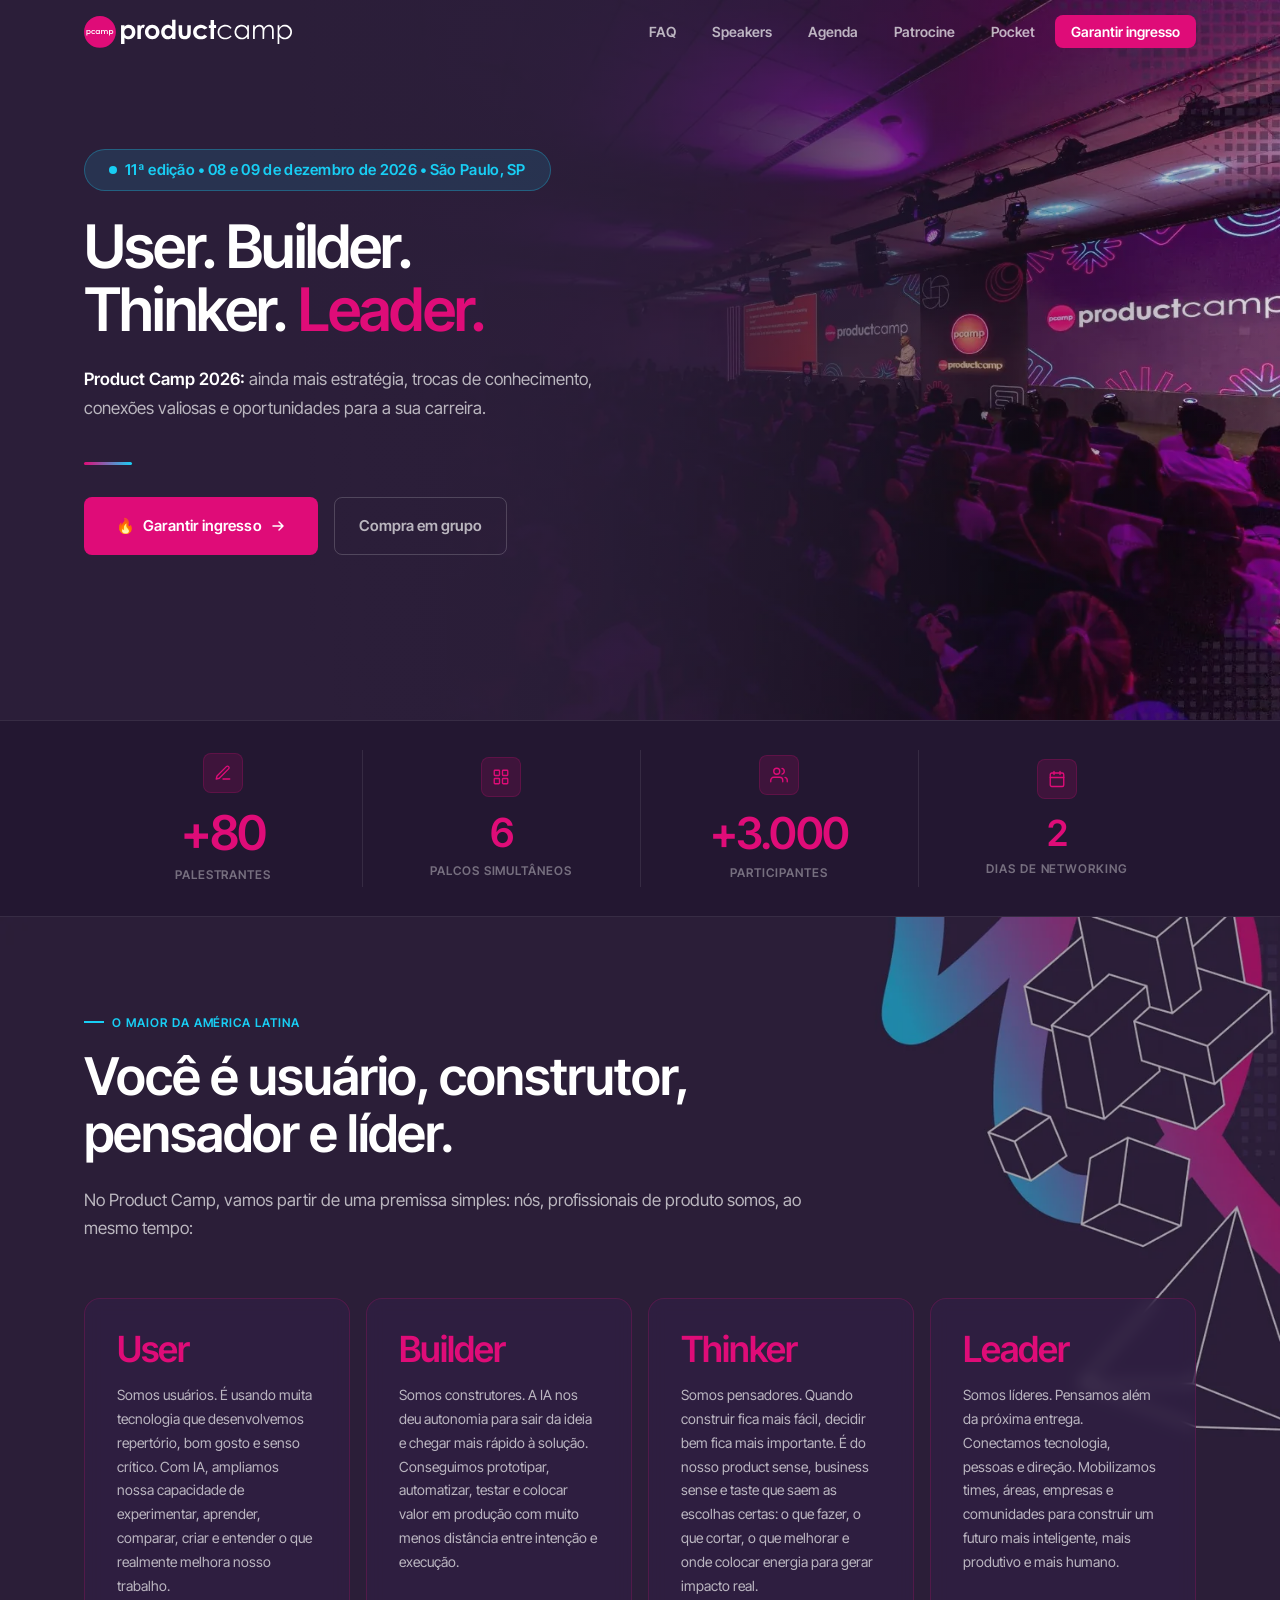
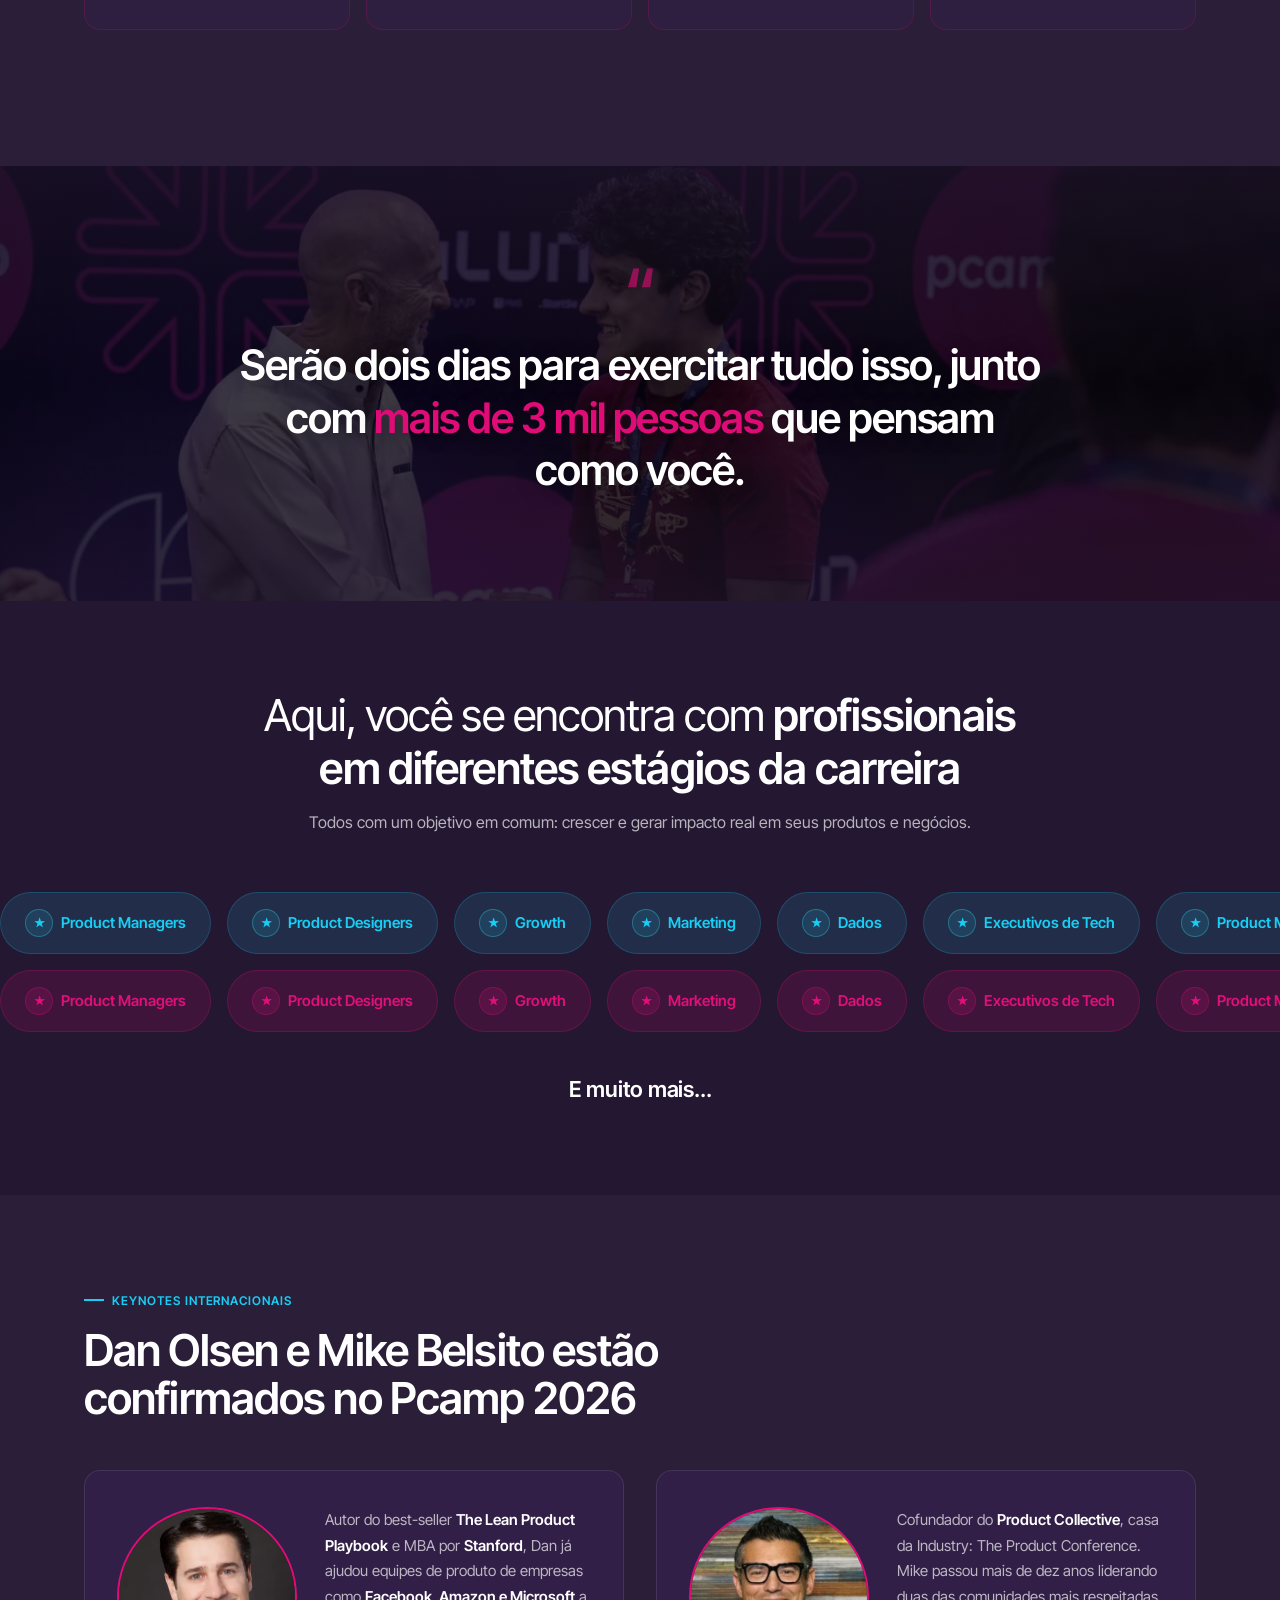
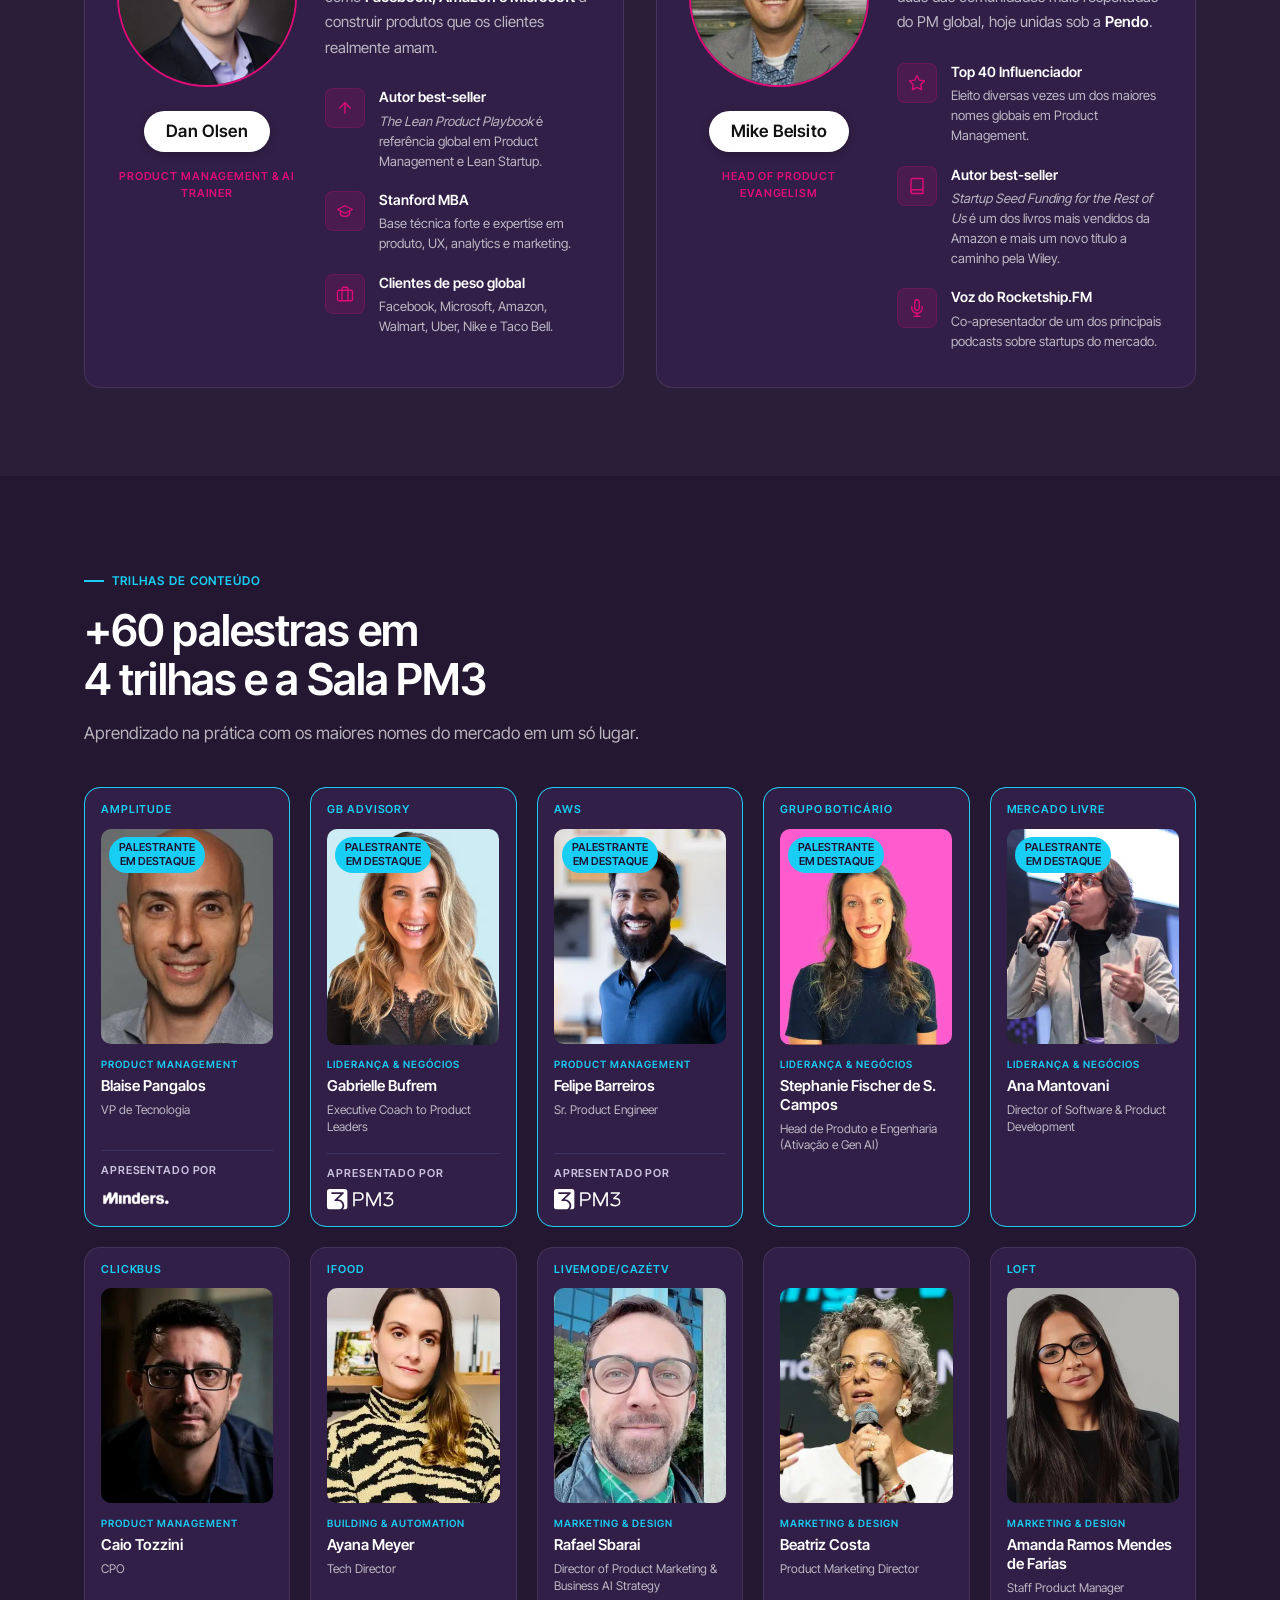
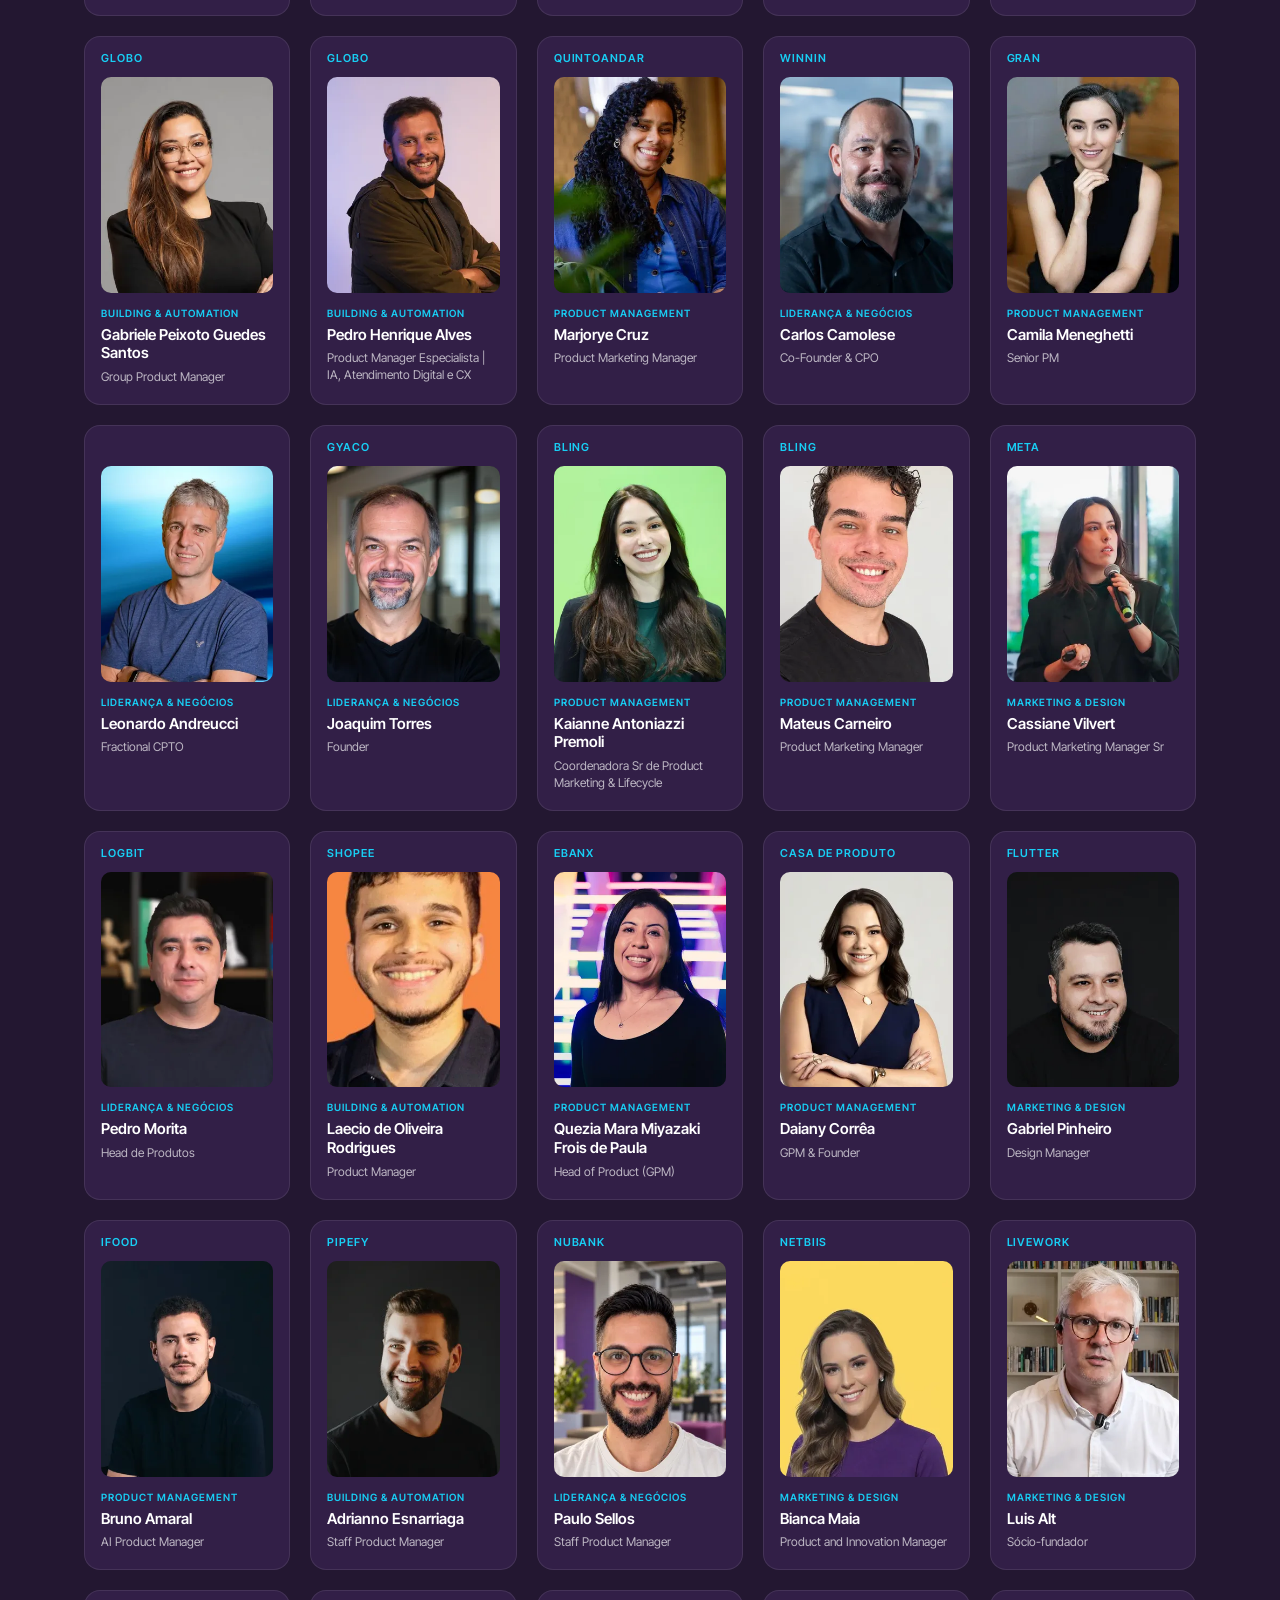
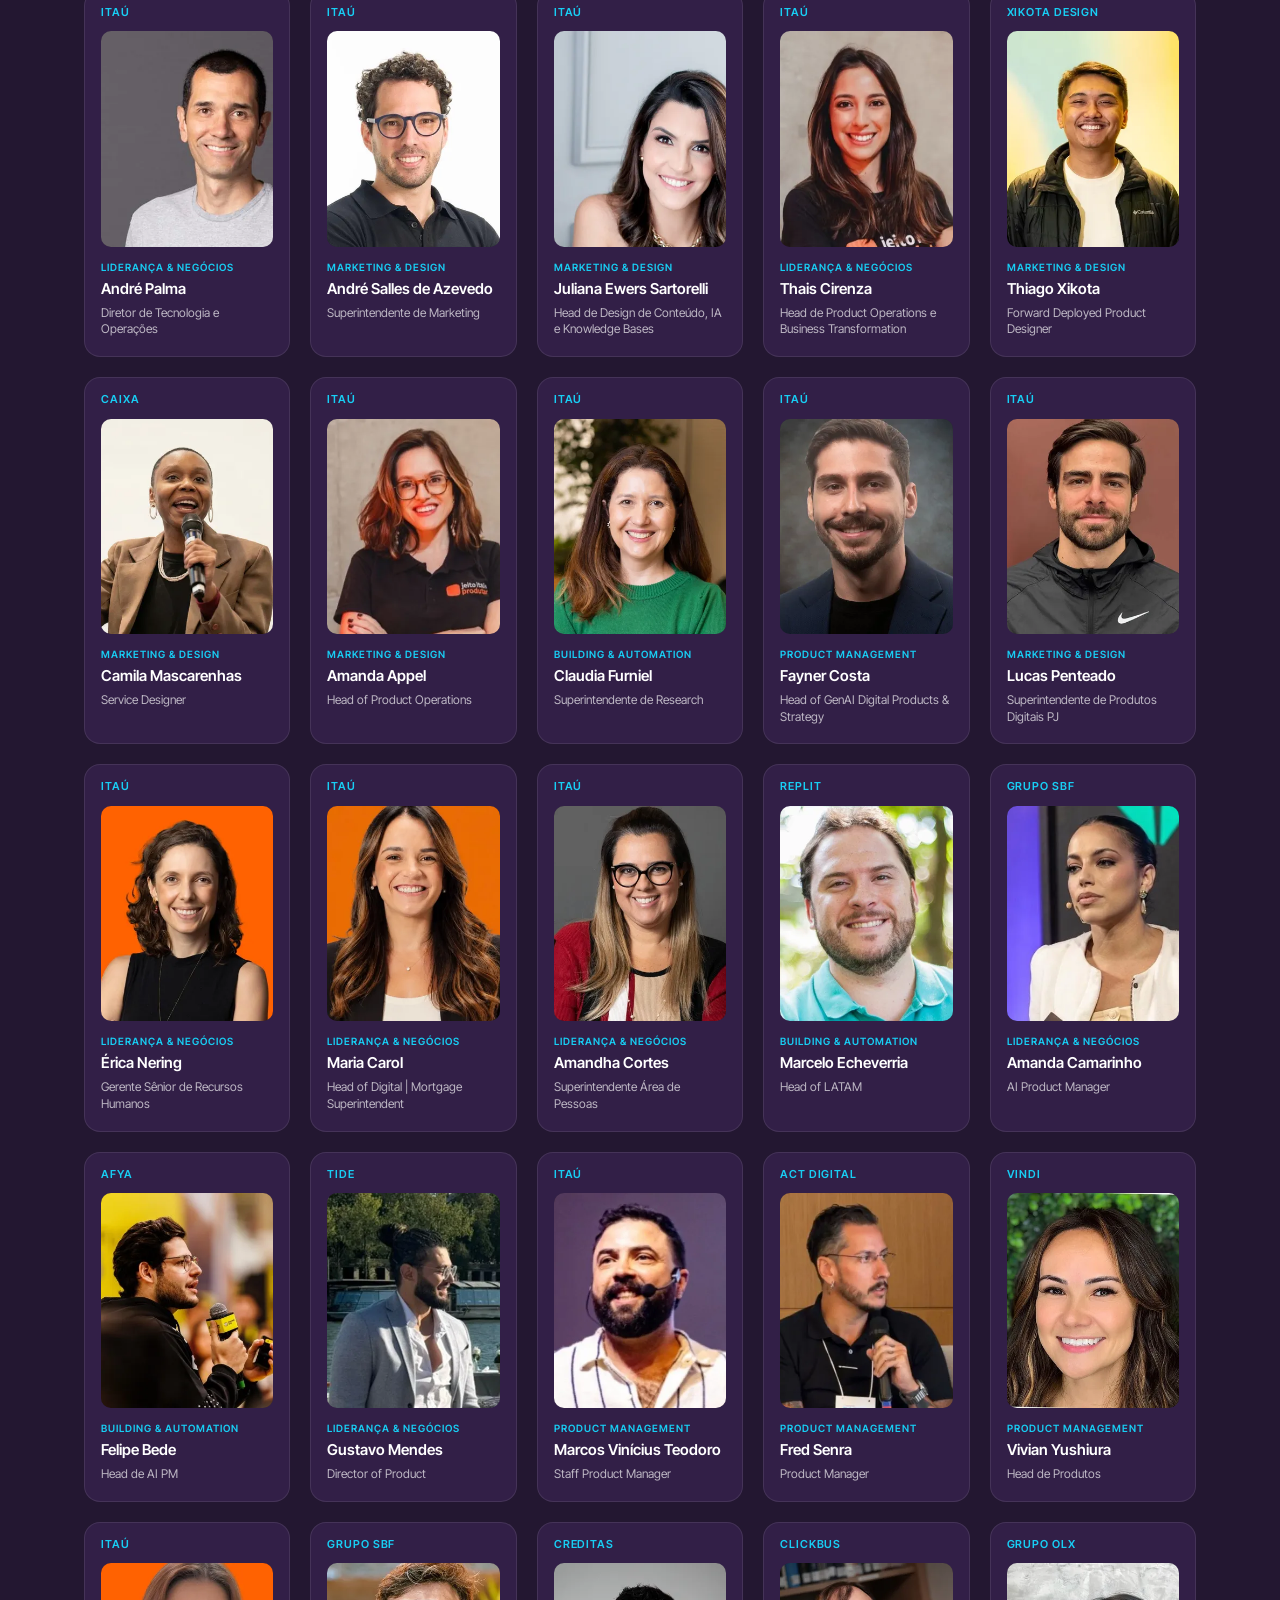
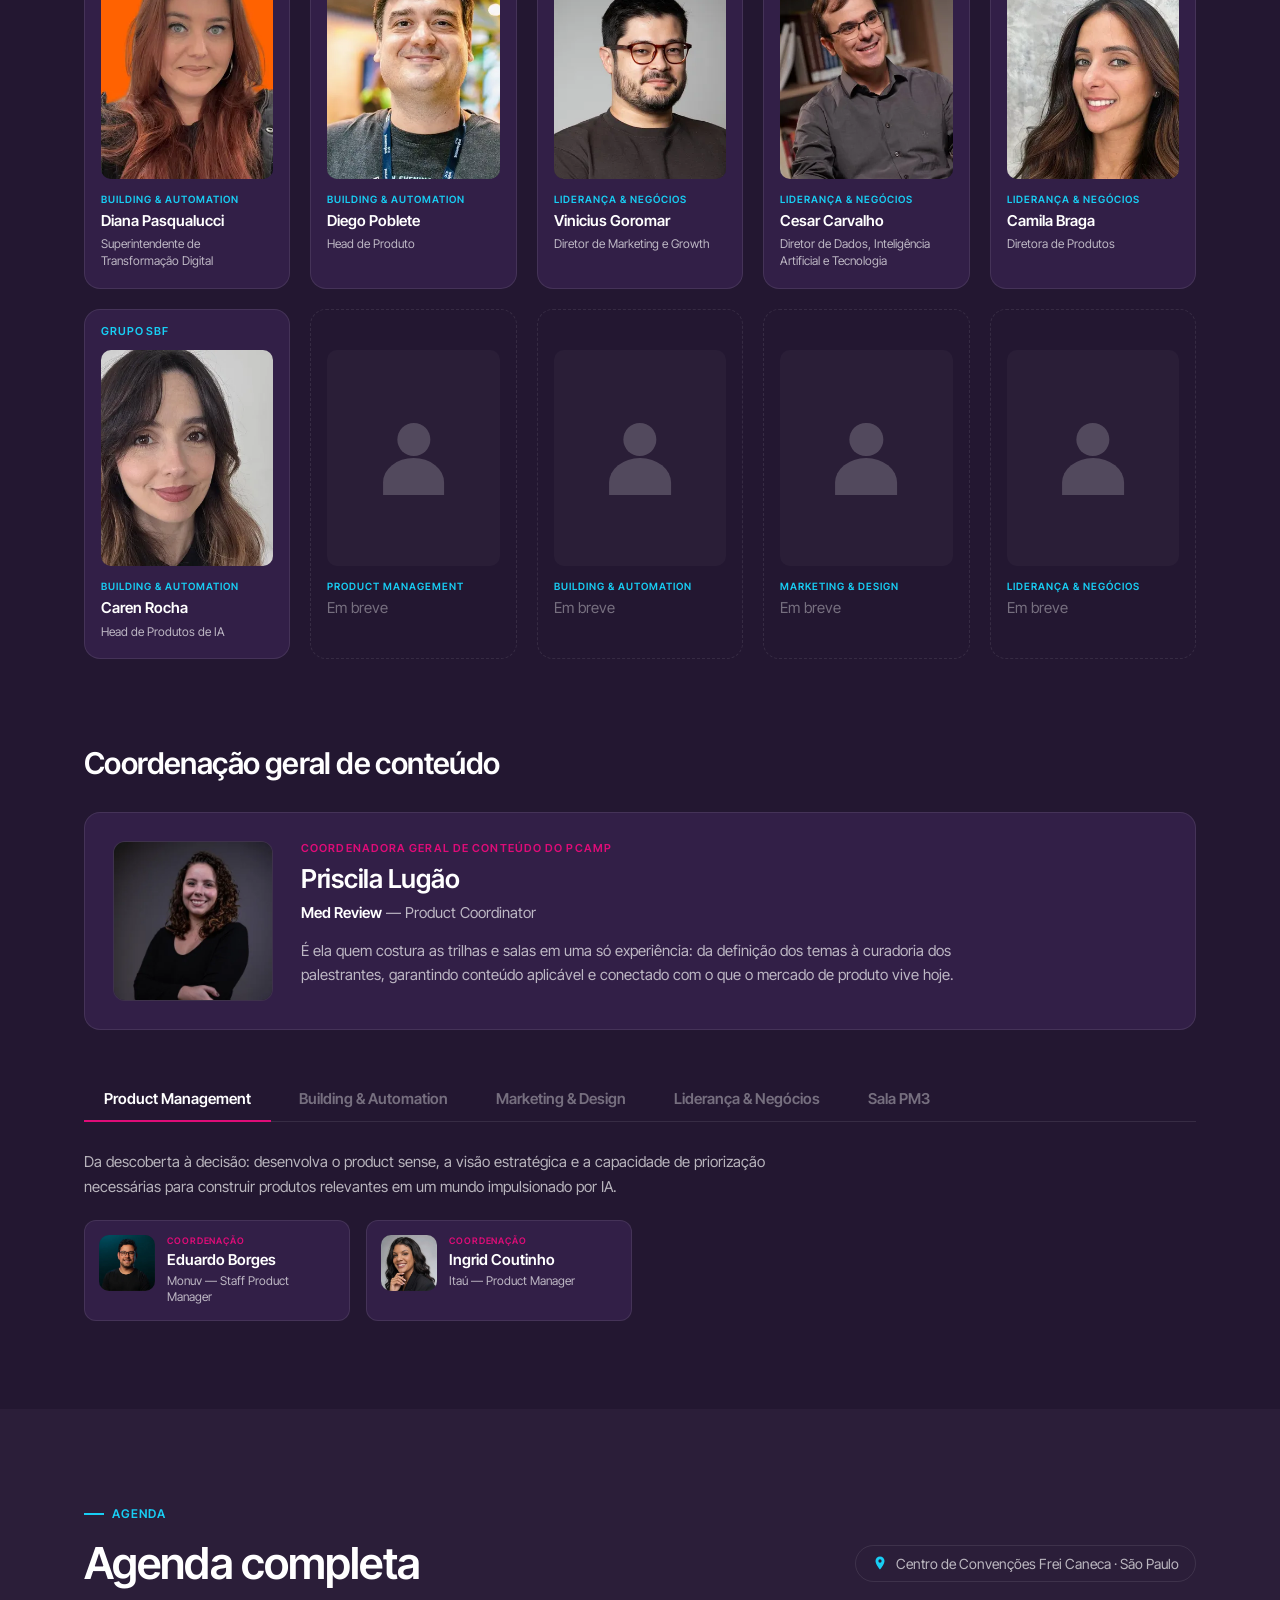
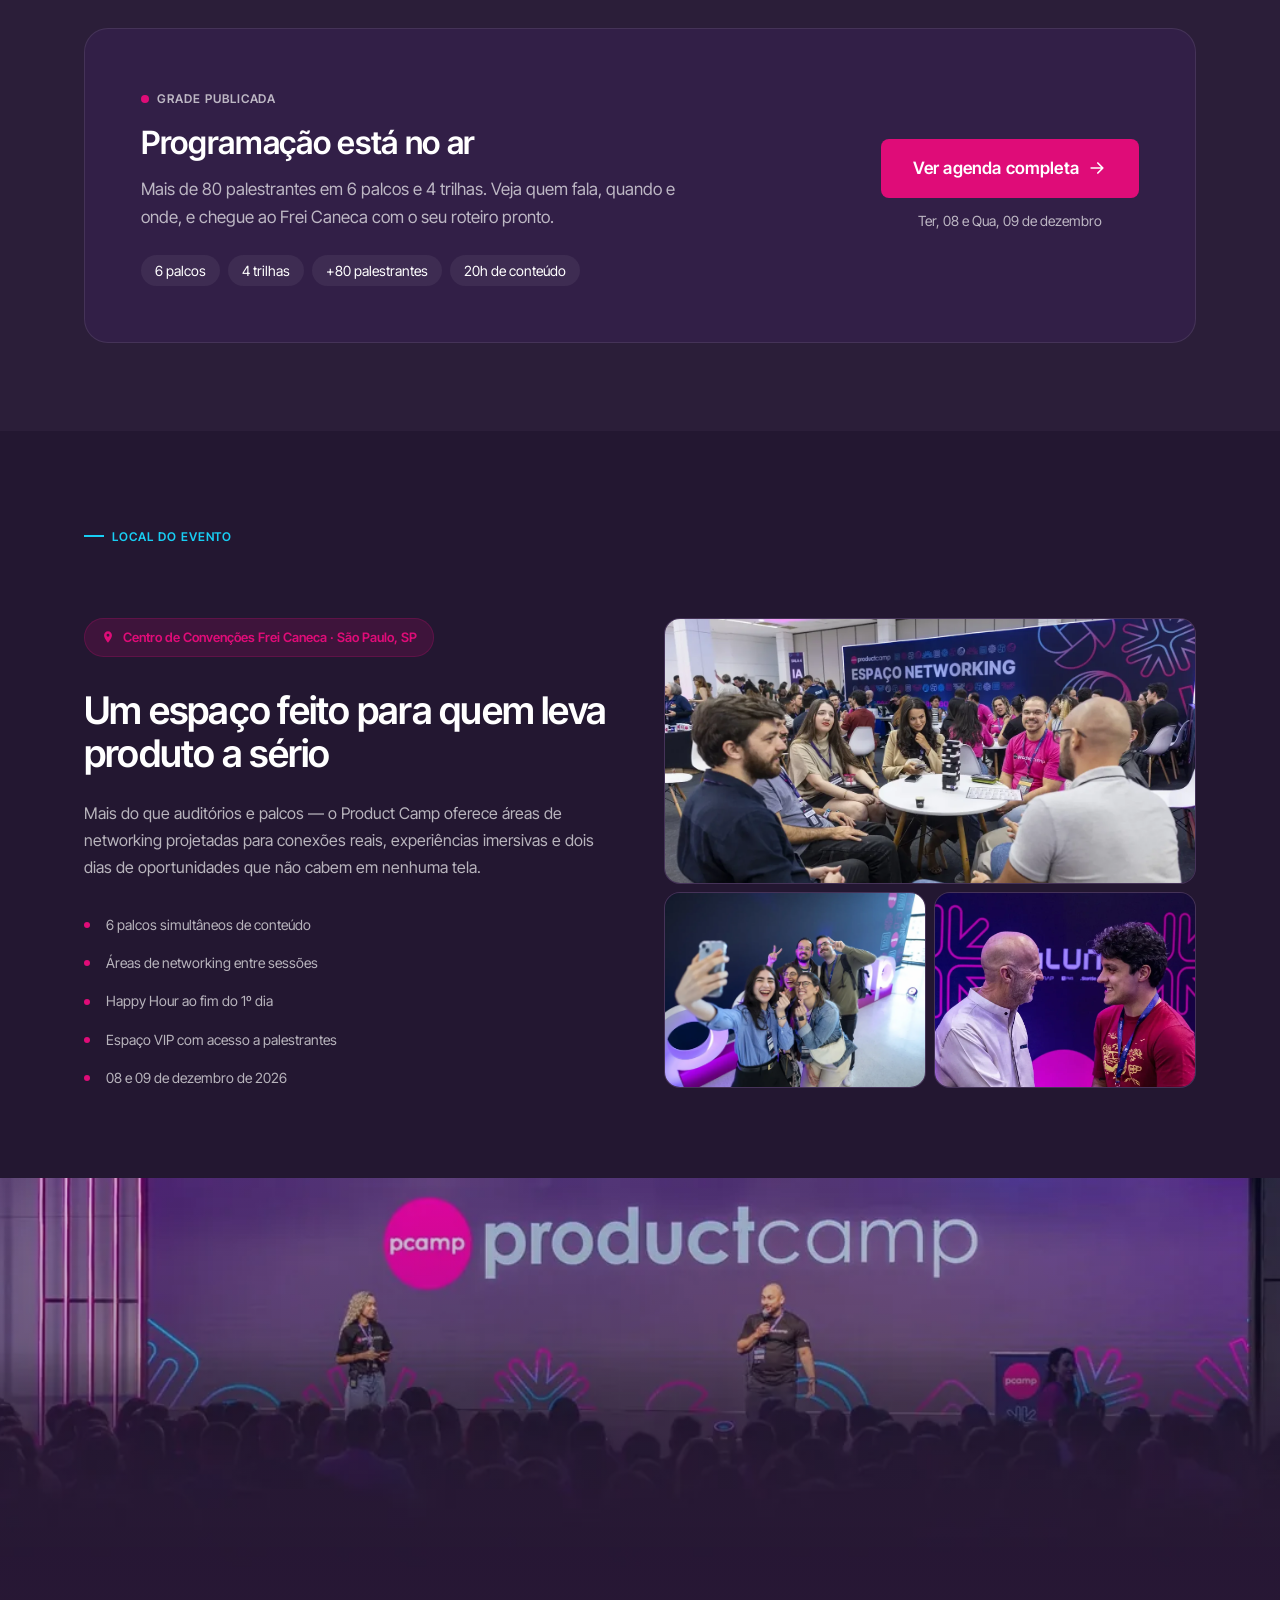
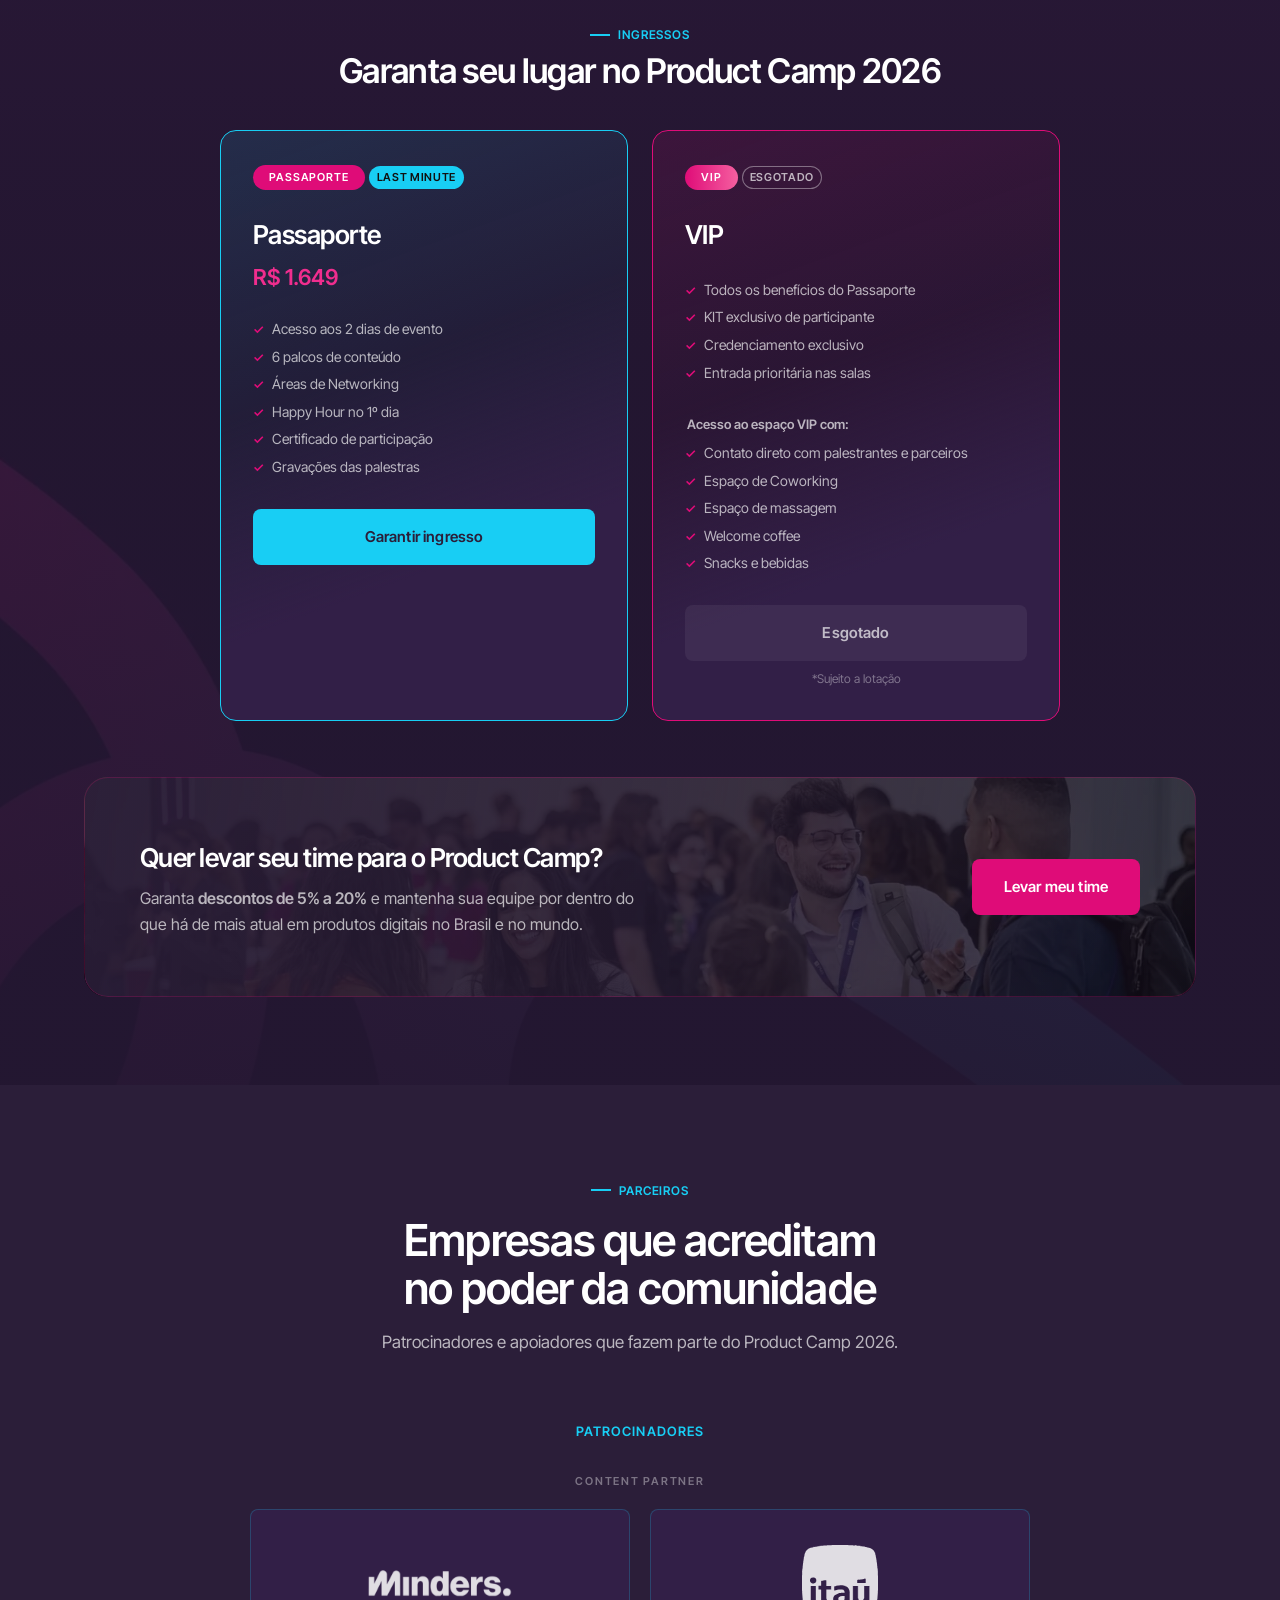
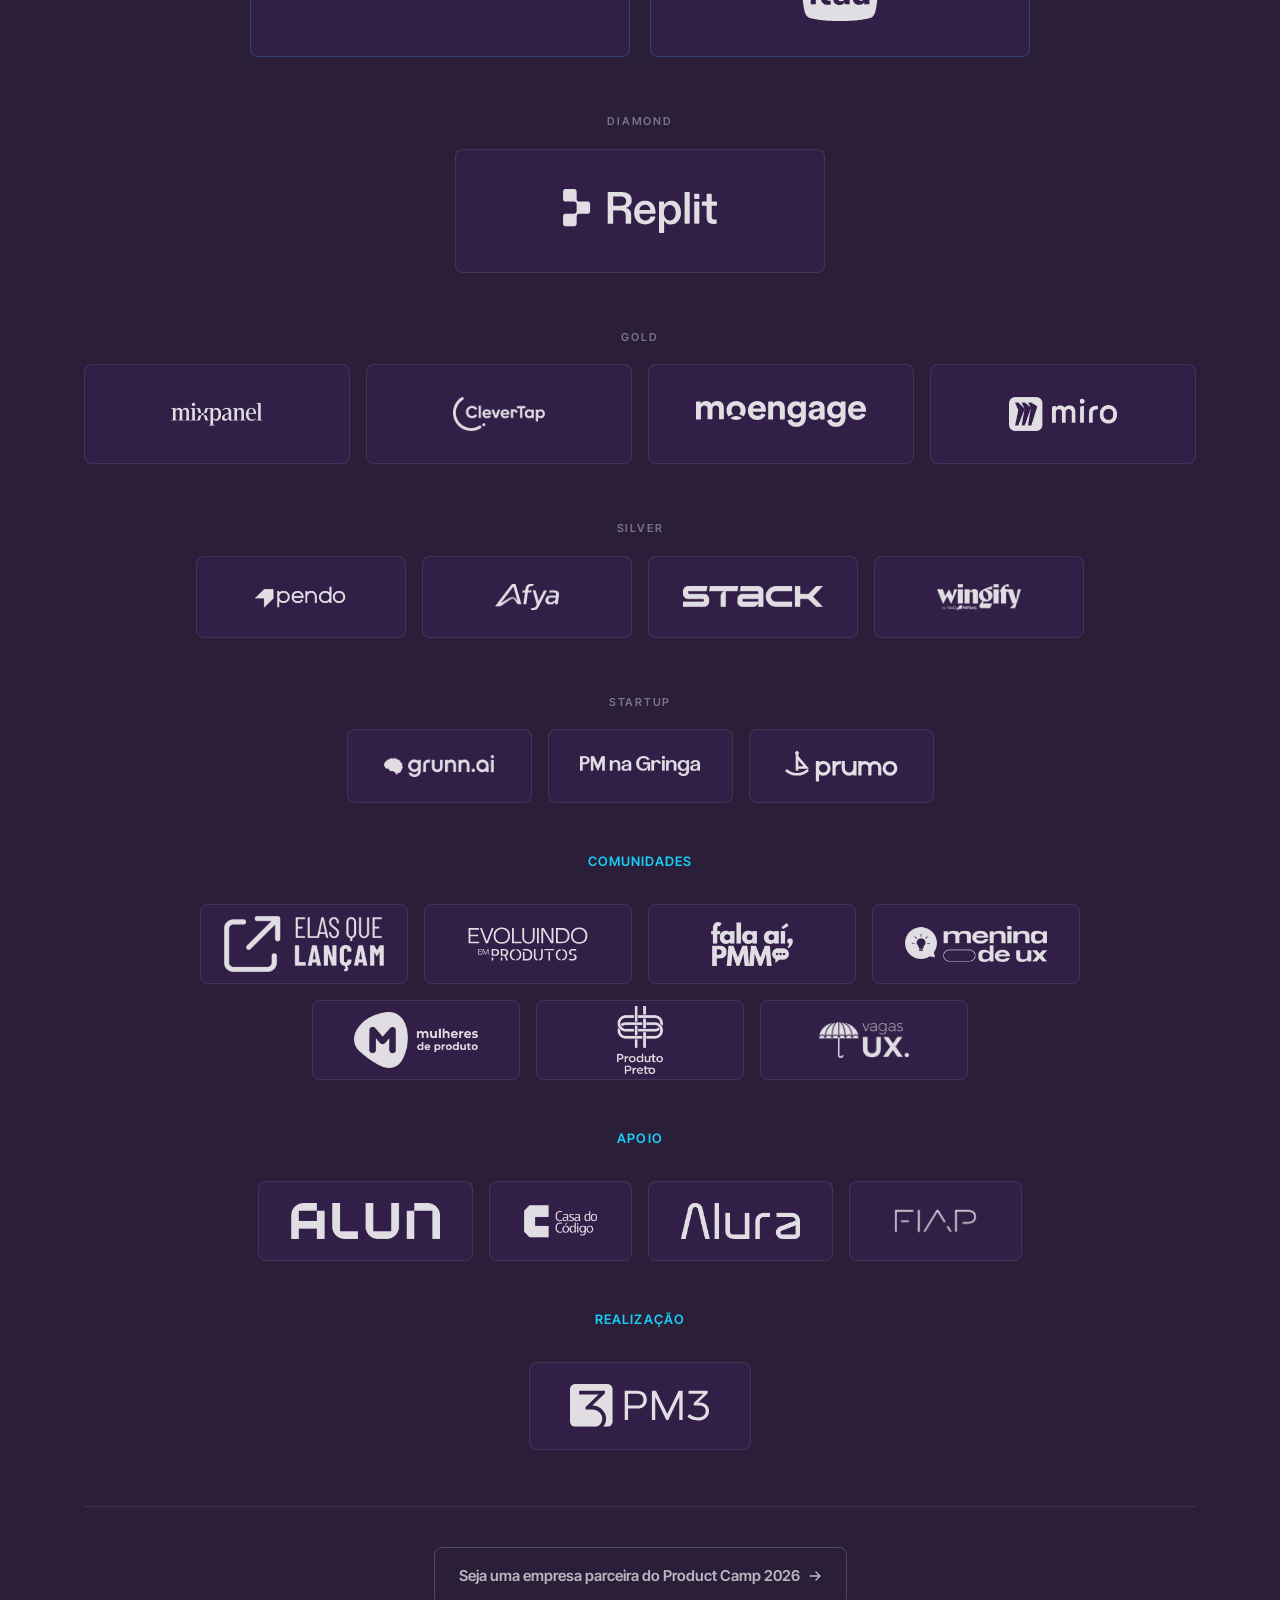
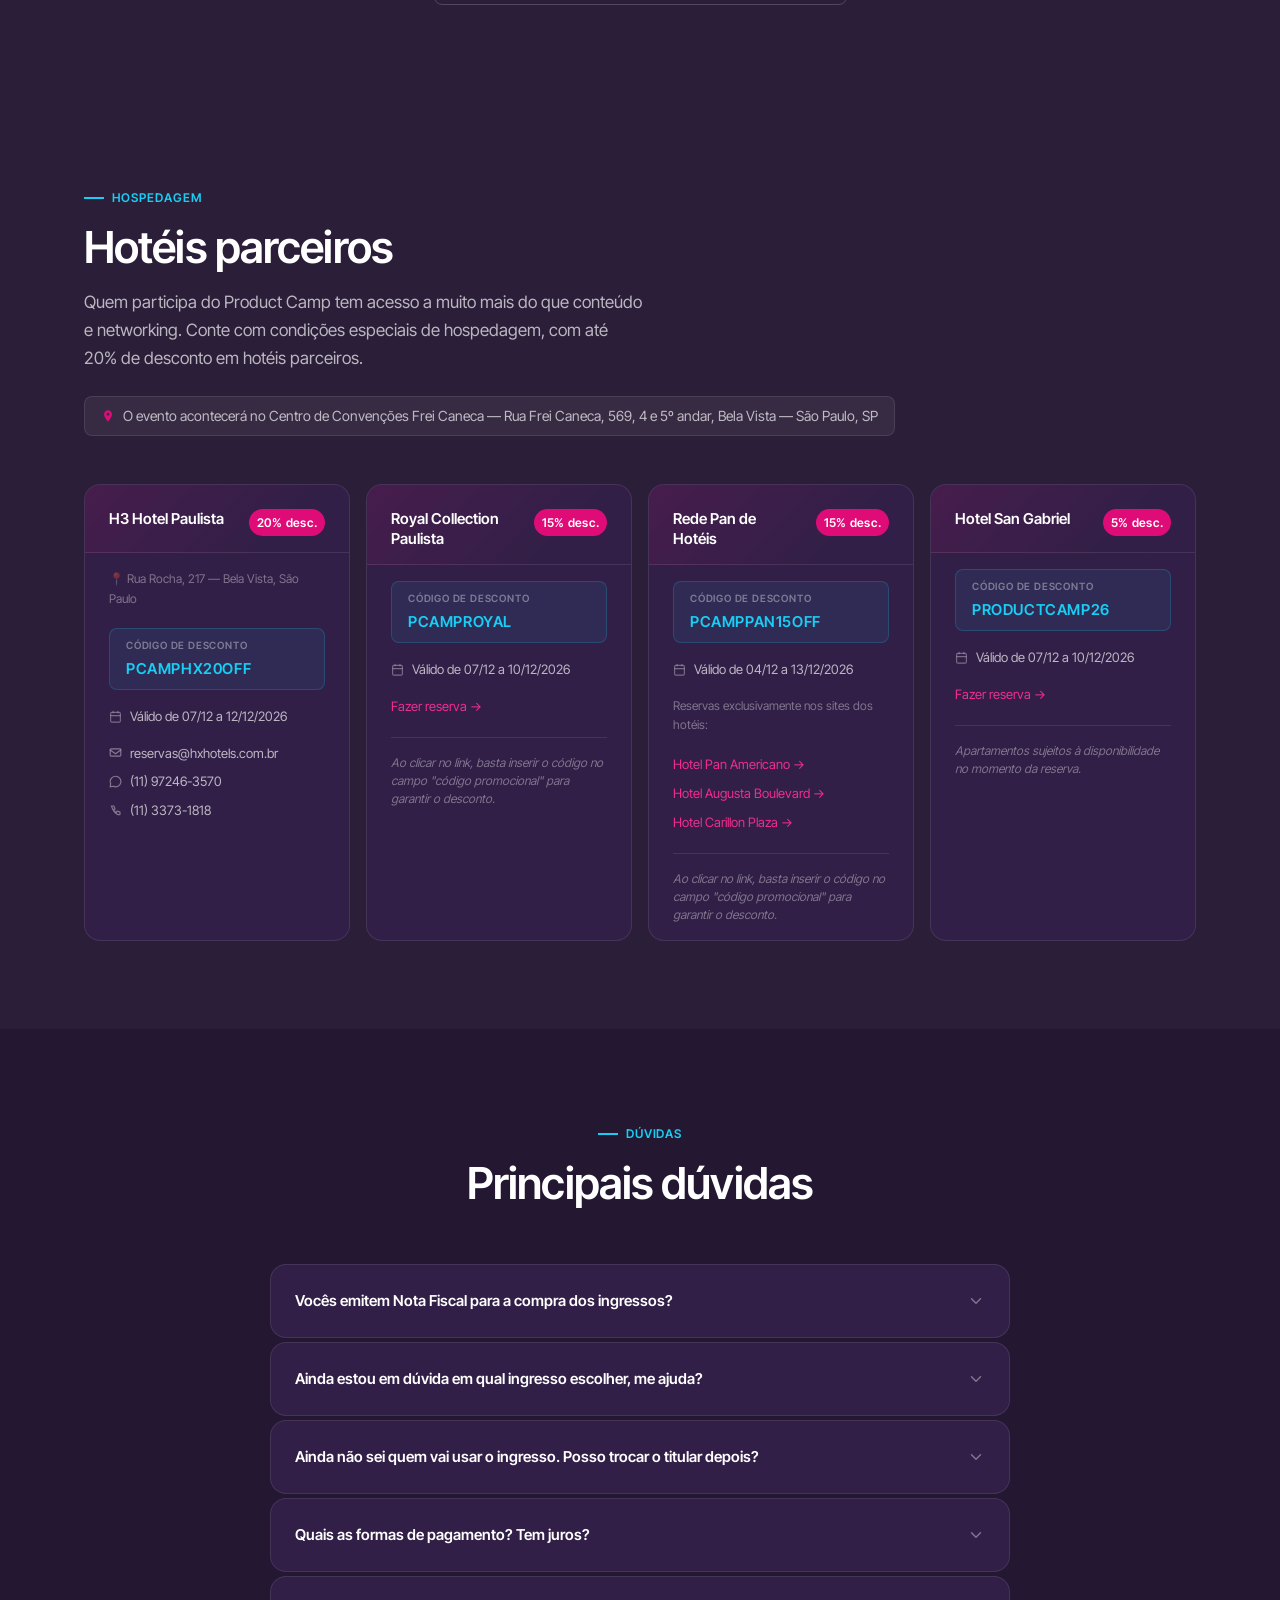
==== commit 6a302e4a: "fix(palestrantes): destaque alinhado na fileira, ciano do site e alts dos logos - Os cards em destaq" ====
--- a/index.html
+++ b/index.html
@@ -1114,6 +1114,89 @@
     font-weight: 500;
   }
 
+  /* ── CARD "PALESTRANTE EM DESTAQUE" ──
+     Mesmo card, mesmo tamanho de foto e de texto. O modificador só acrescenta
+     o contorno, o selo sobre a foto e, quando há patrocinador, o rodapé
+     "Apresentado por". O destaque usa o --cyan do site; as outras três
+     cores vêm do briefing e ficam presas aqui — não são tokens do site.
+     - outline (e não border): não mexe nas dimensões. O offset de -1px põe o
+       contorno exatamente sobre a borda de 1px, com o mesmo raio de 16px.
+     - Altura: o card estica com a fileira, como os comuns, e as bases da
+       fileira ficam alinhadas. O margin-top:auto do .track-card-sponsor
+       encosta o rodapé na base, e os "Apresentado por" da fileira também se
+       alinham. Os destaques vêm sempre primeiro na grade. */
+  .track-card--featured {
+    --featured-accent: var(--cyan);
+    --featured-ink: #1E1435;
+    --featured-rule: #3F3366;
+    --featured-label: #C9C1DE;
+    outline: 1px solid var(--featured-accent);
+    outline-offset: -1px;
+  }
+
+  /* a foto vira container: o selo decide entre uma e duas linhas pela
+     largura da foto, não da tela (a grade é auto-fill) */
+  .track-card--featured .track-card-photo {
+    position: relative;
+    container-type: inline-size;
+  }
+
+  /* selo em cima da foto: absoluto, não ocupa altura no card */
+  .track-card-badge {
+    position: absolute;
+    top: 8px;
+    left: 8px;
+    z-index: 1;
+    max-width: calc(100% - 16px);
+    padding: 4px 10px;
+    border-radius: 999px;
+    background: var(--featured-accent);
+    color: var(--featured-ink);
+    font-size: 11px;
+    font-weight: 600;
+    line-height: 1.25;
+    text-transform: uppercase;
+    text-align: center;
+  }
+
+  /* Em uma linha o selo mede 170px e, com o respiro de 8px, pede uma foto
+     de 186px. Abaixo disso (desktop de 5 colunas, celular) ele vira um bloco
+     compacto de duas linhas, "PALESTRANTE / EM DESTAQUE" — o &nbsp; do HTML
+     segura "em Destaque" junto. */
+  @container (width < 186px) {
+    .track-card-badge { width: min-content; }
+  }
+
+  /* rótulo sempre em cima do logo: lado a lado, logos de larguras diferentes
+     quebravam em alturas diferentes e os rodapés da fileira desalinhavam */
+  .track-card-sponsor {
+    display: flex;
+    flex-direction: column;
+    align-items: flex-start;
+    gap: 8px;
+    margin: auto 16px 0;
+    padding: 12px 0 16px;
+    border-top: 1px solid var(--featured-rule);
+  }
+
+  .track-card-sponsor-label {
+    font-size: 11px;
+    font-weight: 600;
+    letter-spacing: 0.08em;
+    text-transform: uppercase;
+    color: var(--featured-label);
+    line-height: 1.3;
+  }
+
+  /* width/height do HTML já são o tamanho de exibição (altura até 24px):
+     a caixa fica reservada antes de o logo lazy carregar, sem salto */
+  .track-card-sponsor img {
+    display: block;
+    max-width: 100%;
+    height: auto;
+    max-height: 24px;
+  }
+
   /* silhueta desenhada em CSS puro: zero requisição, zero KB */
   .soon-avatar {
     width: 46%;
@@ -1457,6 +1540,8 @@
     .track-card-track { font-size: 9px; letter-spacing: 0.06em; }
     .track-card-name { font-size: 14px; }
     .track-card-role { font-size: 11.5px; }
+    /* rodapé do destaque acompanha o respiro lateral de 12px do card */
+    .track-card-sponsor { margin: auto 12px 0; padding: 10px 0 14px; }
 
     /* No celular os chips passam para 2 colunas (2+2+1): em mais colunas eles
        ficariam com ~80px e todo nome de trilha quebraria em três linhas. */
@@ -3234,6 +3319,27 @@
   ║                                                                  ║
   ║  COORDENAÇÃO fica nas abas, mais abaixo (.track-panel): cada     ║
   ║  trilha tem sua descrição e seus cards .coord-mini.              ║
+  ╠══════════════════════════════════════════════════════════════════╣
+  ║  PALESTRANTE EM DESTAQUE                                         ║
+  ║  Mesmo card, com dois campos opcionais:                          ║
+  ║                                                                  ║
+  ║  destaque (padrão: sem) — some .track-card--featured no          ║
+  ║  <article> e o selo dentro da div da foto, depois da <img>:      ║
+  ║    <span class="track-card-badge">Palestrante em&nbsp;Destaque   ║
+  ║    </span>                                                       ║
+  ║  Card em destaque vai para o COMEÇO da grade, na ordem da lista  ║
+  ║  de destaques.                                                   ║
+  ║                                                                  ║
+  ║  apresentadoPor (só com destaque) — rodapé no fim do <article>:  ║
+  ║    <div class="track-card-sponsor">                              ║
+  ║      <span class="track-card-sponsor-label">Apresentado por      ║
+  ║      </span>                                                     ║
+  ║      <img src="assets/img/sponsors/logo.svg" width="W"           ║
+  ║           height="H" alt="Patrocinador" loading="lazy">          ║
+  ║    </div>                                                        ║
+  ║  width/height = tamanho de exibição, com altura de até 24px.     ║
+  ║  Logo BRANCO ou claro: o fundo do card é escuro.                 ║
+  ║  Sem patrocinador? Não ponha o rodapé.                           ║
   ╚══════════════════════════════════════════════════════════════════╝
 -->
 <section class="tracks-section" id="trilhas">
@@ -3246,6 +3352,86 @@
 
     <div class="track-speakers" role="list" aria-label="Palestrantes confirmados, por trilha">
 
+      <!-- Palestrantes em destaque: sempre no começo da grade, nesta ordem.
+           Como marcar ou desmarcar, no comentário "PALESTRANTE EM DESTAQUE"
+           acima da seção. -->
+      <article class="track-card track-card--featured" role="listitem">
+        <span class="track-card-company">Amplitude</span>
+        <div class="track-card-photo">
+          <img src="assets/img/speakers/sp-blaise-pangalos.webp" width="345" height="345" alt="Blaise Pangalos, VP de Tecnologia na Amplitude" loading="lazy">
+          <span class="track-card-badge">Palestrante em&nbsp;Destaque</span>
+        </div>
+        <div class="track-card-info">
+          <span class="track-card-track">Product Management</span>
+          <div class="track-card-name">Blaise Pangalos</div>
+          <span class="track-card-role">VP de Tecnologia</span>
+        </div>
+        <div class="track-card-sponsor">
+          <span class="track-card-sponsor-label">Apresentado por</span>
+          <img src="assets/img/sponsors/minders.svg" width="70" height="24" alt="Minders" loading="lazy">
+        </div>
+      </article>
+
+      <article class="track-card track-card--featured" role="listitem">
+        <span class="track-card-company">GB Advisory</span>
+        <div class="track-card-photo">
+          <img src="assets/img/speakers/sp-gabrielle-bufrem.webp" width="400" height="400" alt="Gabrielle Bufrem, Executive Coach to Product Leaders na GB Advisory" loading="lazy">
+          <span class="track-card-badge">Palestrante em&nbsp;Destaque</span>
+        </div>
+        <div class="track-card-info">
+          <span class="track-card-track">Liderança &amp; Negócios</span>
+          <div class="track-card-name">Gabrielle Bufrem</div>
+          <span class="track-card-role">Executive Coach to Product Leaders</span>
+        </div>
+        <div class="track-card-sponsor">
+          <span class="track-card-sponsor-label">Apresentado por</span>
+          <img src="assets/img/brand/logo-pm3.svg" width="67" height="21" alt="PM3" loading="lazy">
+        </div>
+      </article>
+
+      <article class="track-card track-card--featured" role="listitem">
+        <span class="track-card-company">AWS</span>
+        <div class="track-card-photo">
+          <img src="assets/img/speakers/sp-felipe-barreiros.webp" width="400" height="400" alt="Felipe Barreiros, Sr. Product Engineer na AWS" loading="lazy">
+          <span class="track-card-badge">Palestrante em&nbsp;Destaque</span>
+        </div>
+        <div class="track-card-info">
+          <span class="track-card-track">Product Management</span>
+          <div class="track-card-name">Felipe Barreiros</div>
+          <span class="track-card-role">Sr. Product Engineer</span>
+        </div>
+        <div class="track-card-sponsor">
+          <span class="track-card-sponsor-label">Apresentado por</span>
+          <img src="assets/img/brand/logo-pm3.svg" width="67" height="21" alt="PM3" loading="lazy">
+        </div>
+      </article>
+
+      <article class="track-card track-card--featured" role="listitem">
+        <span class="track-card-company">Grupo Boticário</span>
+        <div class="track-card-photo">
+          <img src="assets/img/speakers/sp-stephanie-fischer.webp" width="400" height="400" alt="Stephanie Fischer de S. Campos, Head de Produto e Engenharia no Grupo Boticário" loading="lazy">
+          <span class="track-card-badge">Palestrante em&nbsp;Destaque</span>
+        </div>
+        <div class="track-card-info">
+          <span class="track-card-track">Liderança &amp; Negócios</span>
+          <div class="track-card-name">Stephanie Fischer de S. Campos</div>
+          <span class="track-card-role">Head de Produto e Engenharia (Ativação e Gen AI)</span>
+        </div>
+      </article>
+
+      <article class="track-card track-card--featured" role="listitem">
+        <span class="track-card-company">Mercado Livre</span>
+        <div class="track-card-photo">
+          <img src="assets/img/speakers/sp-ana-mantovani.webp" width="400" height="400" alt="Ana Mantovani, Director of Software e Product Development no Mercado Livre" loading="lazy">
+          <span class="track-card-badge">Palestrante em&nbsp;Destaque</span>
+        </div>
+        <div class="track-card-info">
+          <span class="track-card-track">Liderança &amp; Negócios</span>
+          <div class="track-card-name">Ana Mantovani</div>
+          <span class="track-card-role">Director of Software &amp; Product Development</span>
+        </div>
+      </article>
+
       <article class="track-card" role="listitem">
         <span class="track-card-company">ClickBus</span>
         <div class="track-card-photo">
@@ -3296,30 +3482,6 @@
       </article>
 
       <article class="track-card" role="listitem">
-        <span class="track-card-company">Mercado Livre</span>
-        <div class="track-card-photo">
-          <img src="assets/img/speakers/sp-ana-mantovani.webp" width="400" height="400" alt="Ana Mantovani, Director of Software e Product Development no Mercado Livre" loading="lazy">
-        </div>
-        <div class="track-card-info">
-          <span class="track-card-track">Liderança &amp; Negócios</span>
-          <div class="track-card-name">Ana Mantovani</div>
-          <span class="track-card-role">Director of Software &amp; Product Development</span>
-        </div>
-      </article>
-
-      <article class="track-card" role="listitem">
-        <span class="track-card-company">Grupo Boticário</span>
-        <div class="track-card-photo">
-          <img src="assets/img/speakers/sp-stephanie-fischer.webp" width="400" height="400" alt="Stephanie Fischer de S. Campos, Head de Produto e Engenharia no Grupo Boticário" loading="lazy">
-        </div>
-        <div class="track-card-info">
-          <span class="track-card-track">Liderança &amp; Negócios</span>
-          <div class="track-card-name">Stephanie Fischer de S. Campos</div>
-          <span class="track-card-role">Head de Produto e Engenharia (Ativação e Gen AI)</span>
-        </div>
-      </article>
-
-      <article class="track-card" role="listitem">
         <span class="track-card-company">Loft</span>
         <div class="track-card-photo">
           <img src="assets/img/speakers/sp-amanda-farias.webp" width="400" height="400" alt="Amanda Ramos Mendes de Farias, Staff Product Manager na Loft" loading="lazy">
@@ -3521,18 +3683,6 @@
           <span class="track-card-track">Product Management</span>
           <div class="track-card-name">Bruno Amaral</div>
           <span class="track-card-role">AI Product Manager</span>
-        </div>
-      </article>
-
-      <article class="track-card" role="listitem">
-        <span class="track-card-company">AWS</span>
-        <div class="track-card-photo">
-          <img src="assets/img/speakers/sp-felipe-barreiros.webp" width="400" height="400" alt="Felipe Barreiros, Sr. Product Engineer na AWS" loading="lazy">
-        </div>
-        <div class="track-card-info">
-          <span class="track-card-track">Product Management</span>
-          <div class="track-card-name">Felipe Barreiros</div>
-          <span class="track-card-role">Sr. Product Engineer</span>
         </div>
       </article>
 
@@ -3821,18 +3971,6 @@
           <span class="track-card-track">Product Management</span>
           <div class="track-card-name">Vivian Yushiura</div>
           <span class="track-card-role">Head de Produtos</span>
-        </div>
-      </article>
-
-      <article class="track-card" role="listitem">
-        <span class="track-card-company">GB Advisory</span>
-        <div class="track-card-photo">
-          <img src="assets/img/speakers/sp-gabrielle-bufrem.webp" width="400" height="400" alt="Gabrielle Bufrem, Executive Coach to Product Leaders na GB Advisory" loading="lazy">
-        </div>
-        <div class="track-card-info">
-          <span class="track-card-track">Liderança &amp; Negócios</span>
-          <div class="track-card-name">Gabrielle Bufrem</div>
-          <span class="track-card-role">Executive Coach to Product Leaders</span>
         </div>
       </article>
 
@@ -4381,7 +4519,6 @@
     { nome: 'Afya',      cota: 'silver',          logo: 'assets/img/sponsors/afya.avif'     }
     { nome: 'Stack',     cota: 'silver',          logo: 'assets/img/sponsors/stack.webp'    }
     { nome: 'Wingify',   cota: 'silver',          logo: 'assets/img/sponsors/wingify.webp'  }
-    { nome: 'ClickUp',   cota: 'silver',          logo: 'assets/img/sponsors/clickup.svg'   }
     { nome: 'grunn.ai',  cota: 'startup',         logo: 'assets/img/sponsors/grunn.webp'    }
     { nome: 'PM na Gringa', cota: 'startup',      logo: 'assets/img/sponsors/pm-na-gringa.webp' }
     { nome: 'Prumo',     cota: 'startup',         logo: 'assets/img/sponsors/prumo.svg'     }
@@ -4463,9 +4600,6 @@
             </a>
             <a href="https://wingify.com/br/" target="_blank" rel="sponsored noopener" class="sponsor-logo">
               <img src="assets/img/sponsors/wingify.webp" width="400" height="124" loading="lazy" alt="Wingify">
-            </a>
-            <a href="https://clickup.com/" target="_blank" rel="sponsored noopener" class="sponsor-logo">
-              <img src="assets/img/sponsors/clickup.svg" width="256" height="64" loading="lazy" alt="ClickUp">
             </a>
           </div>
         </div>
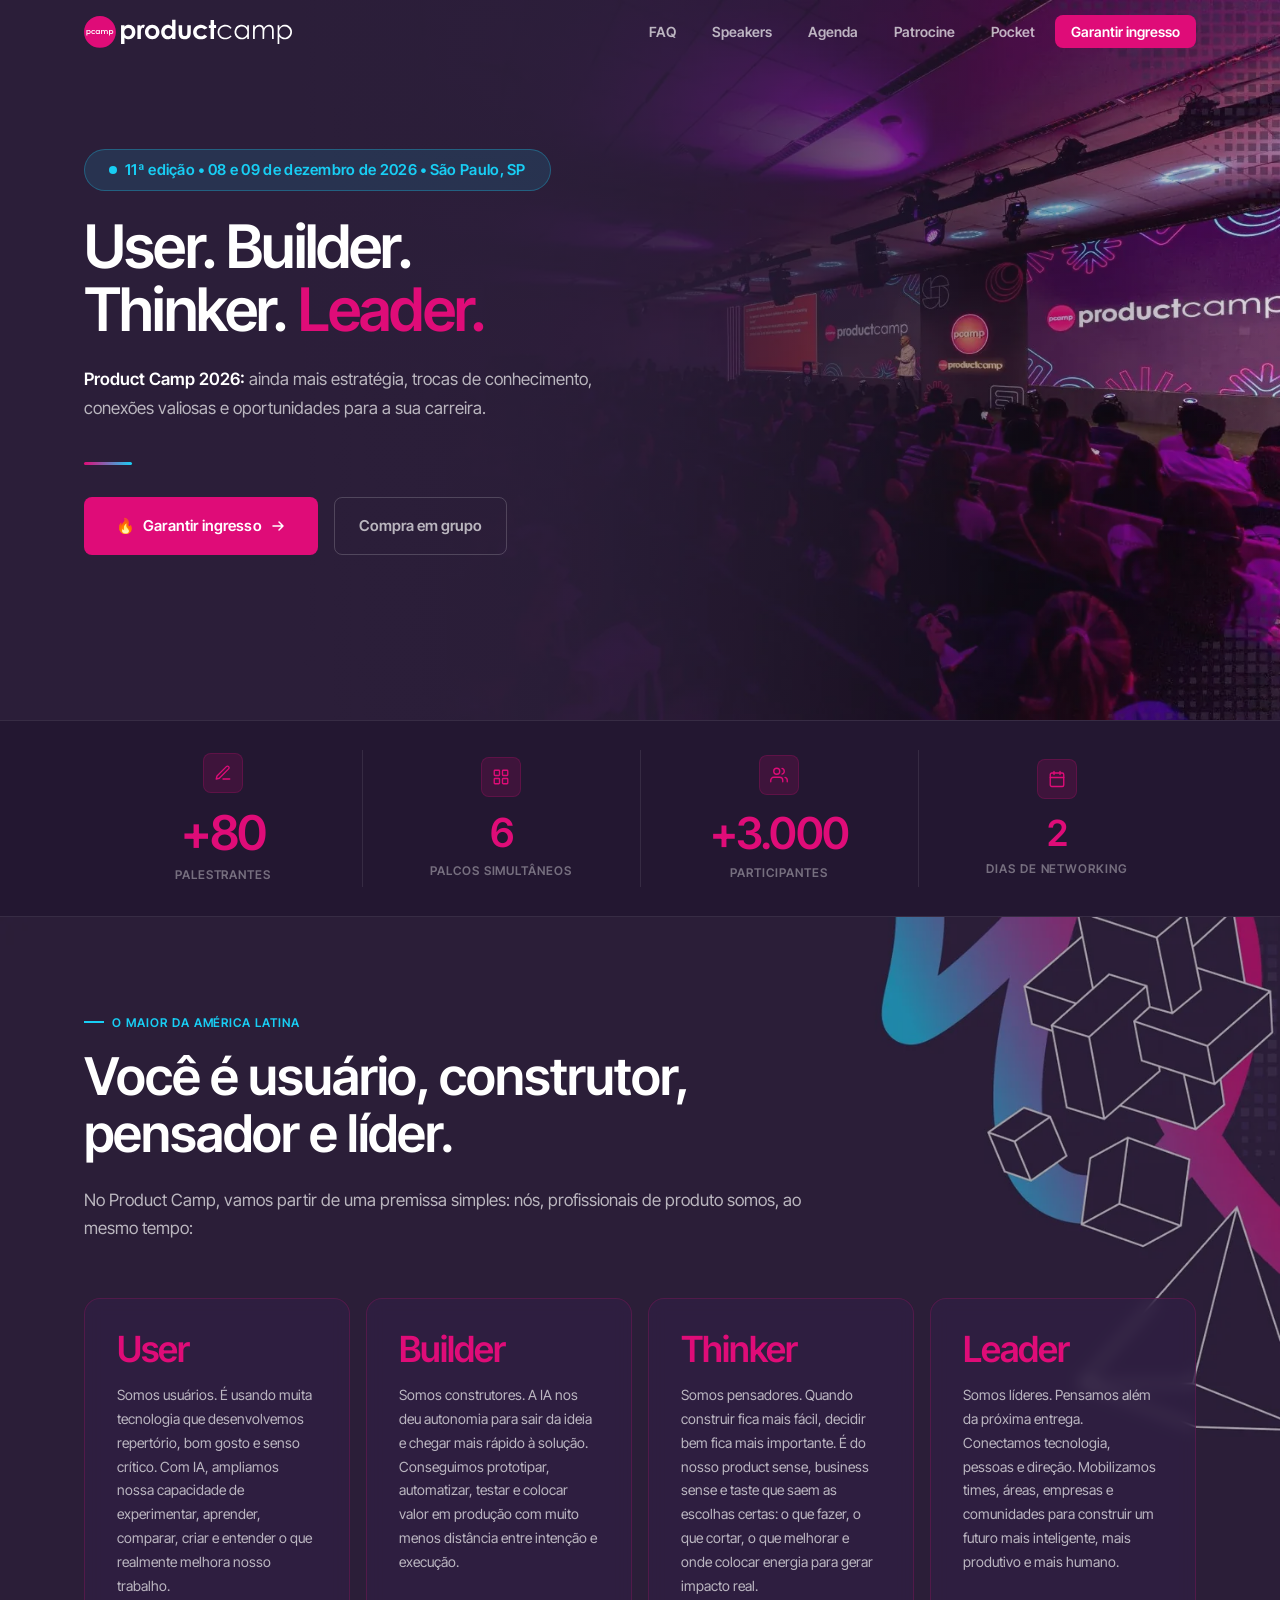
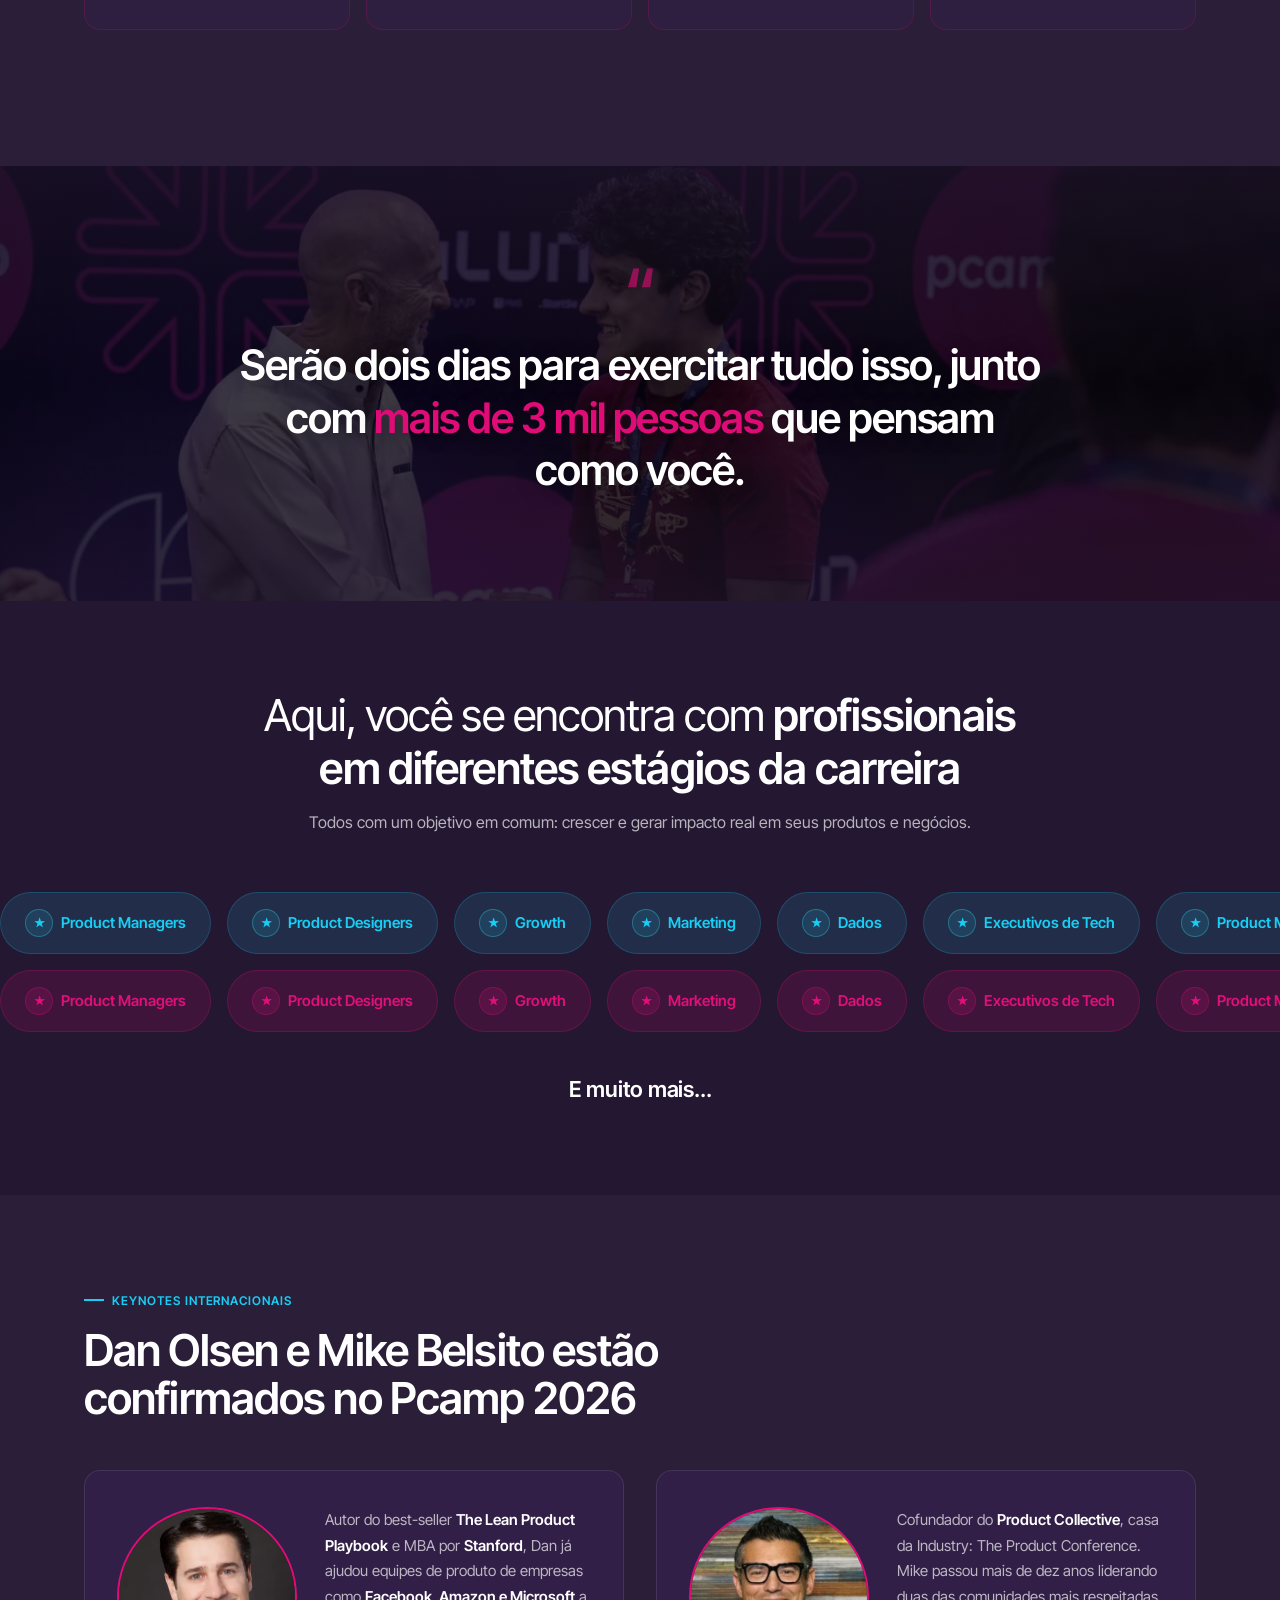
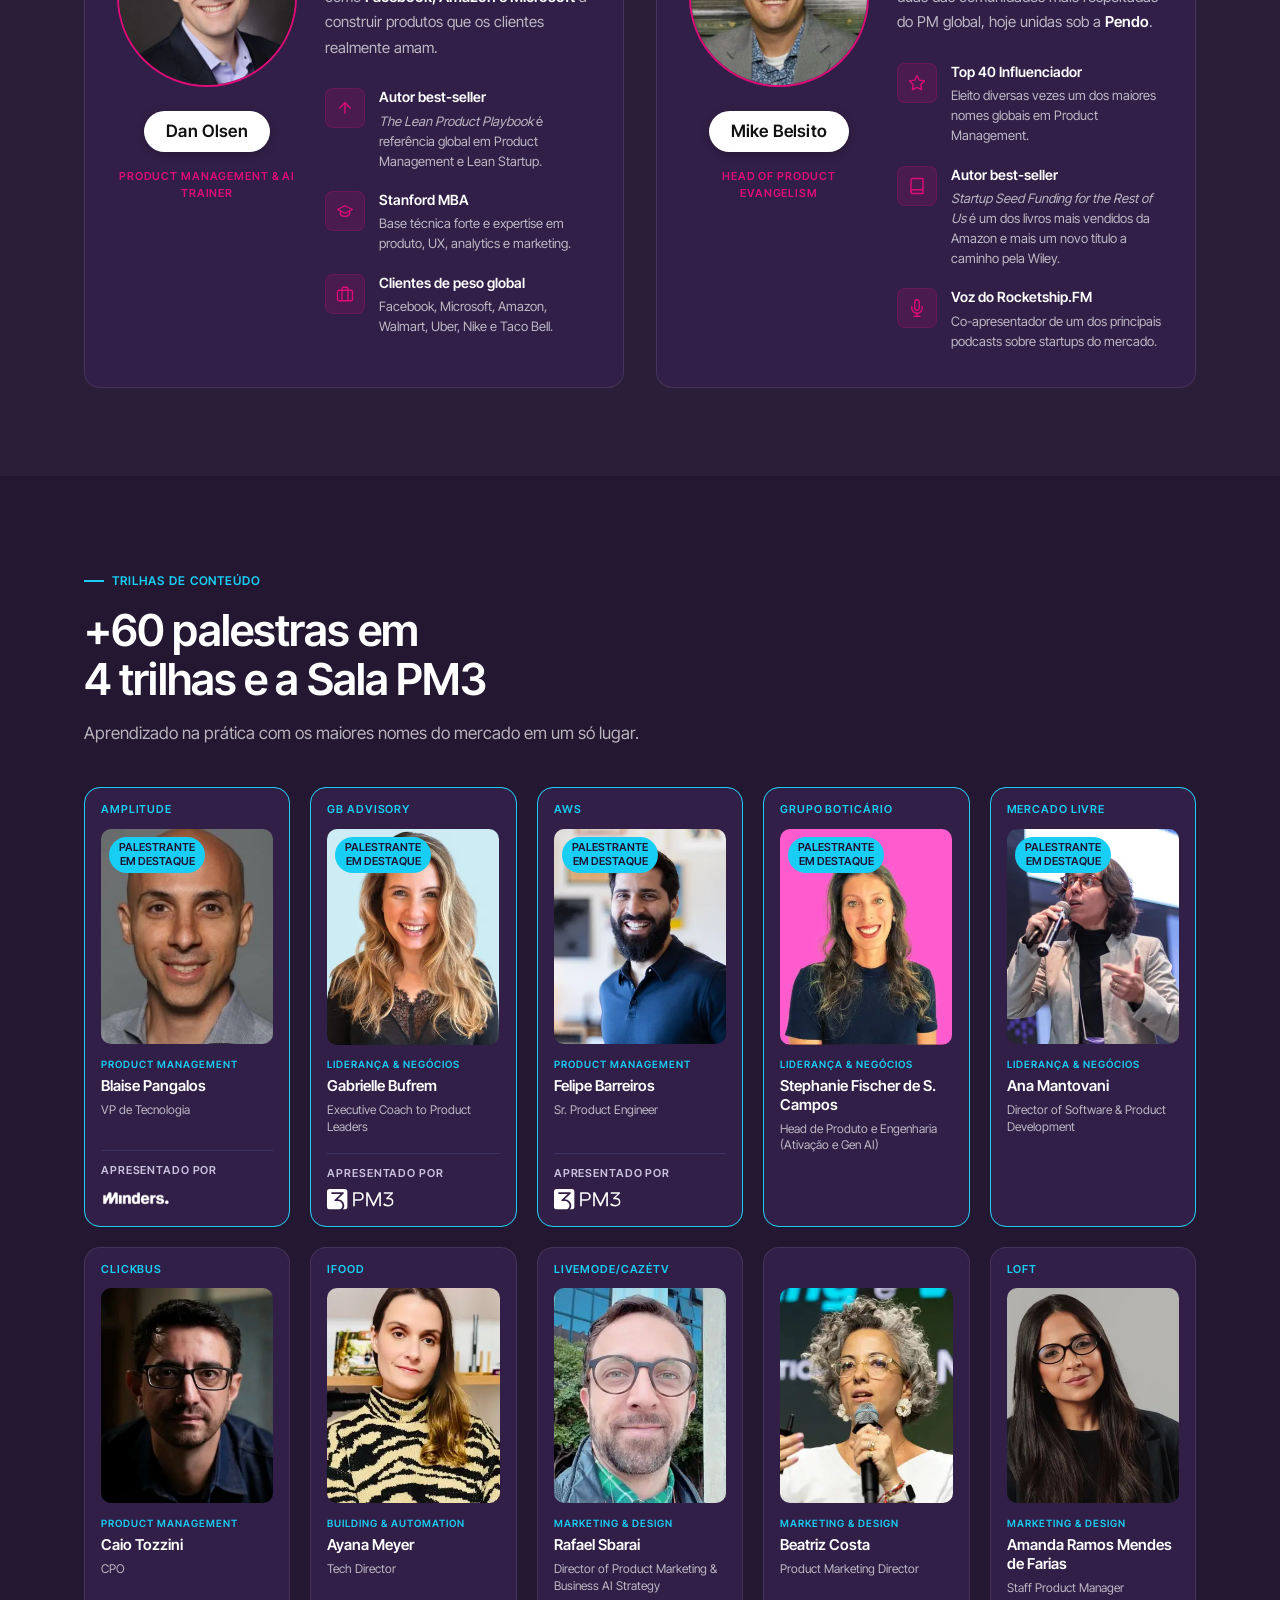
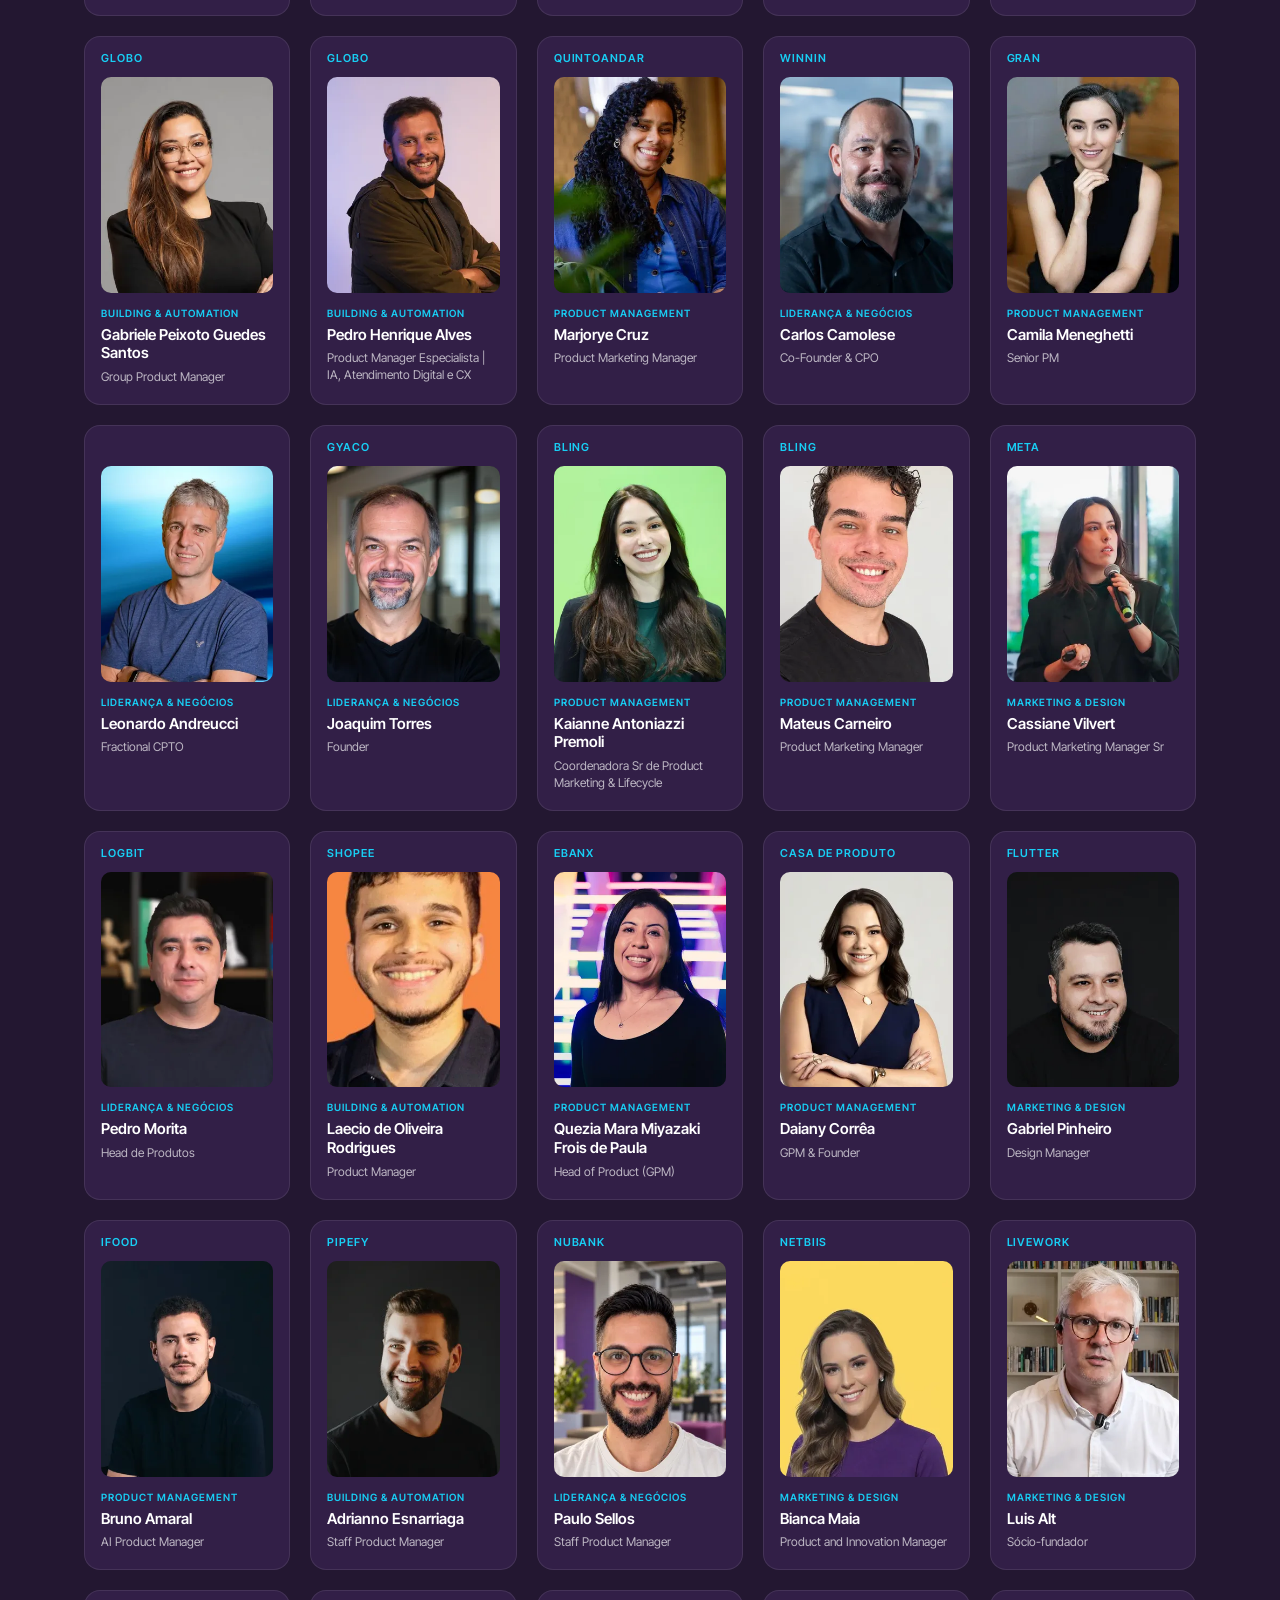
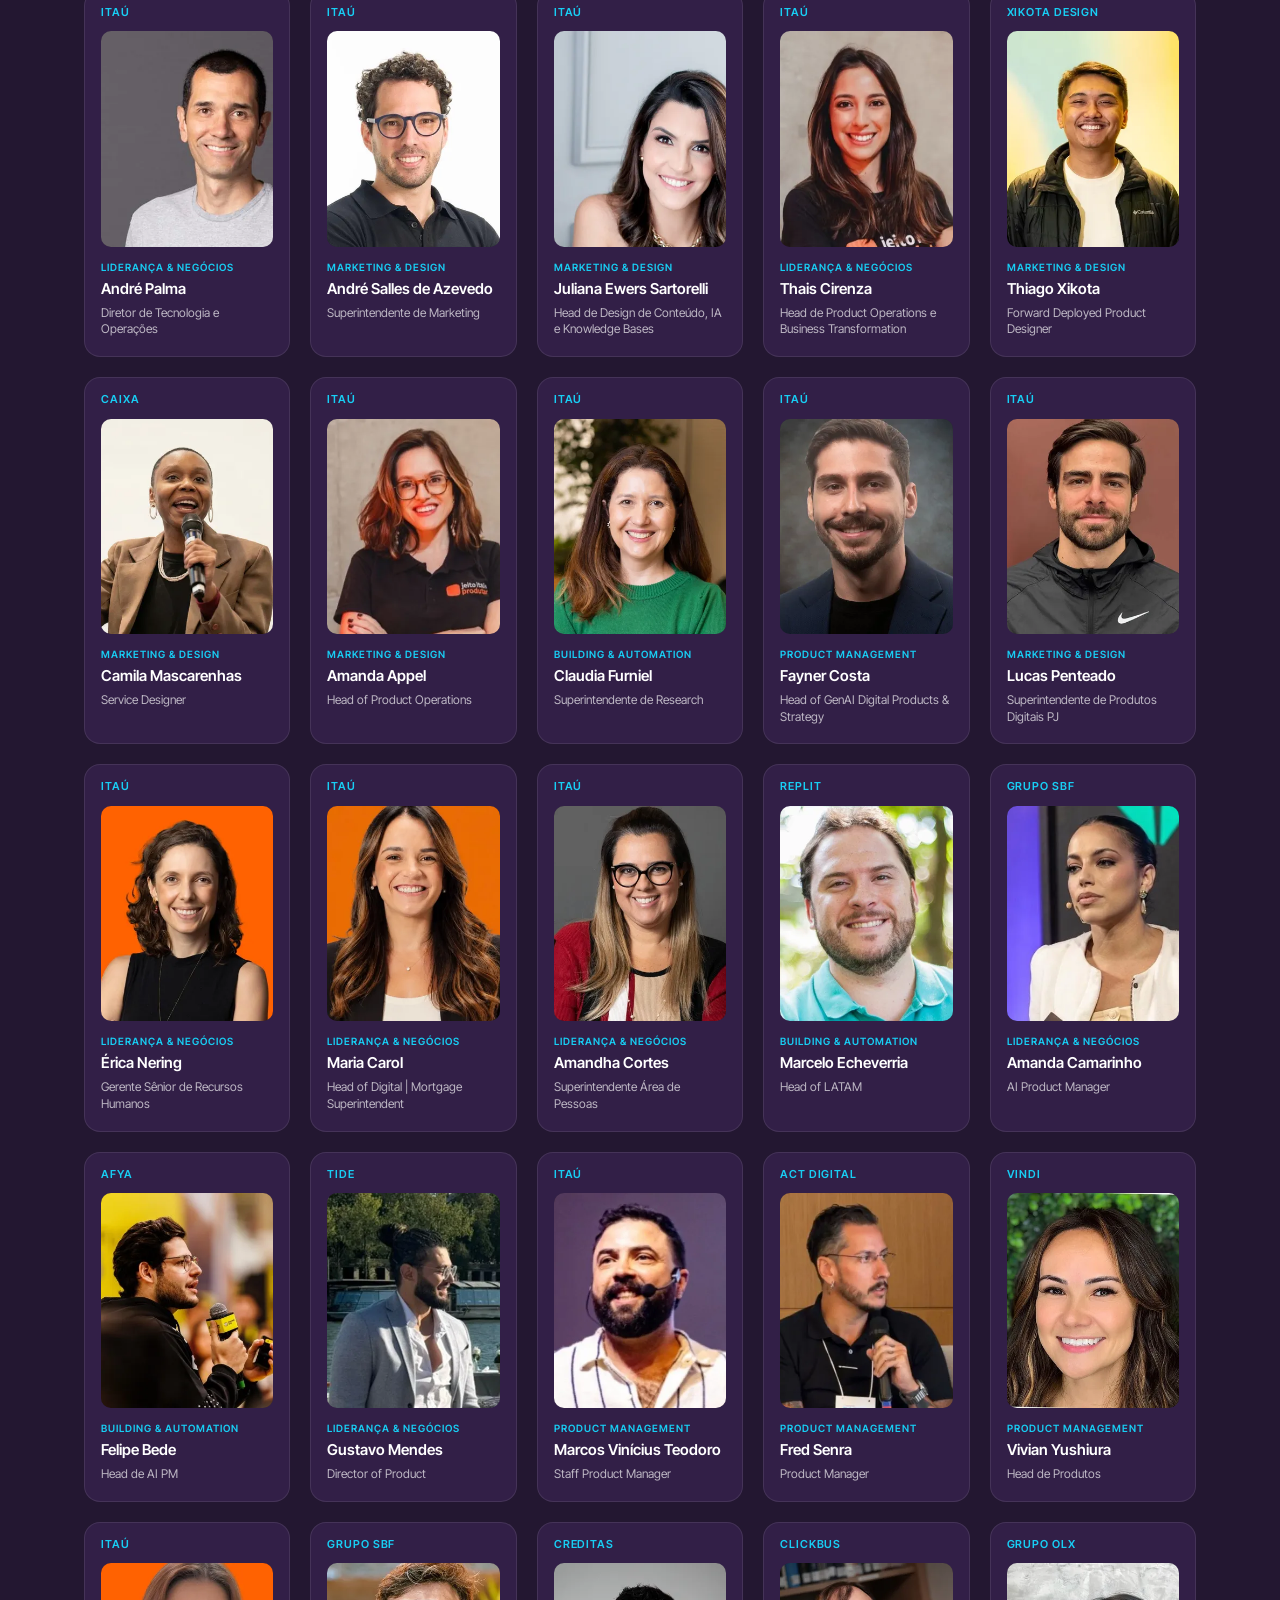
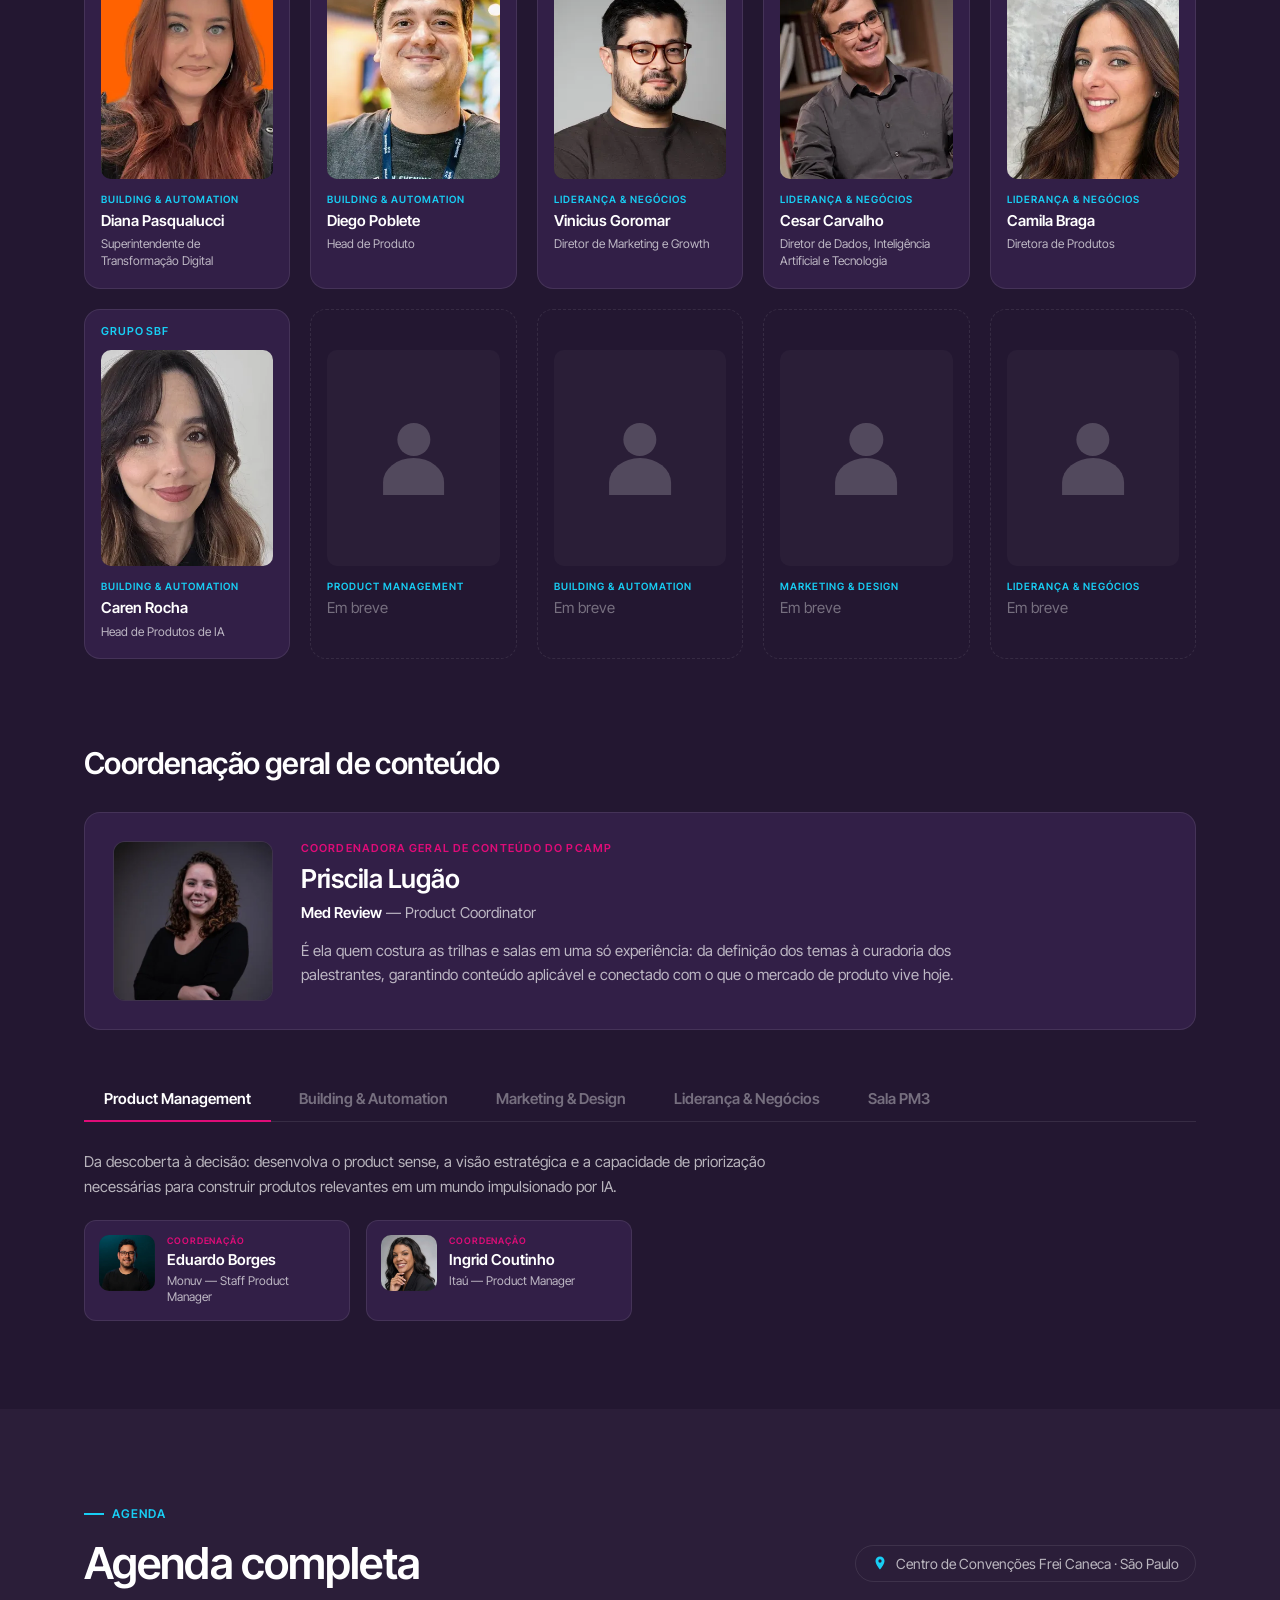
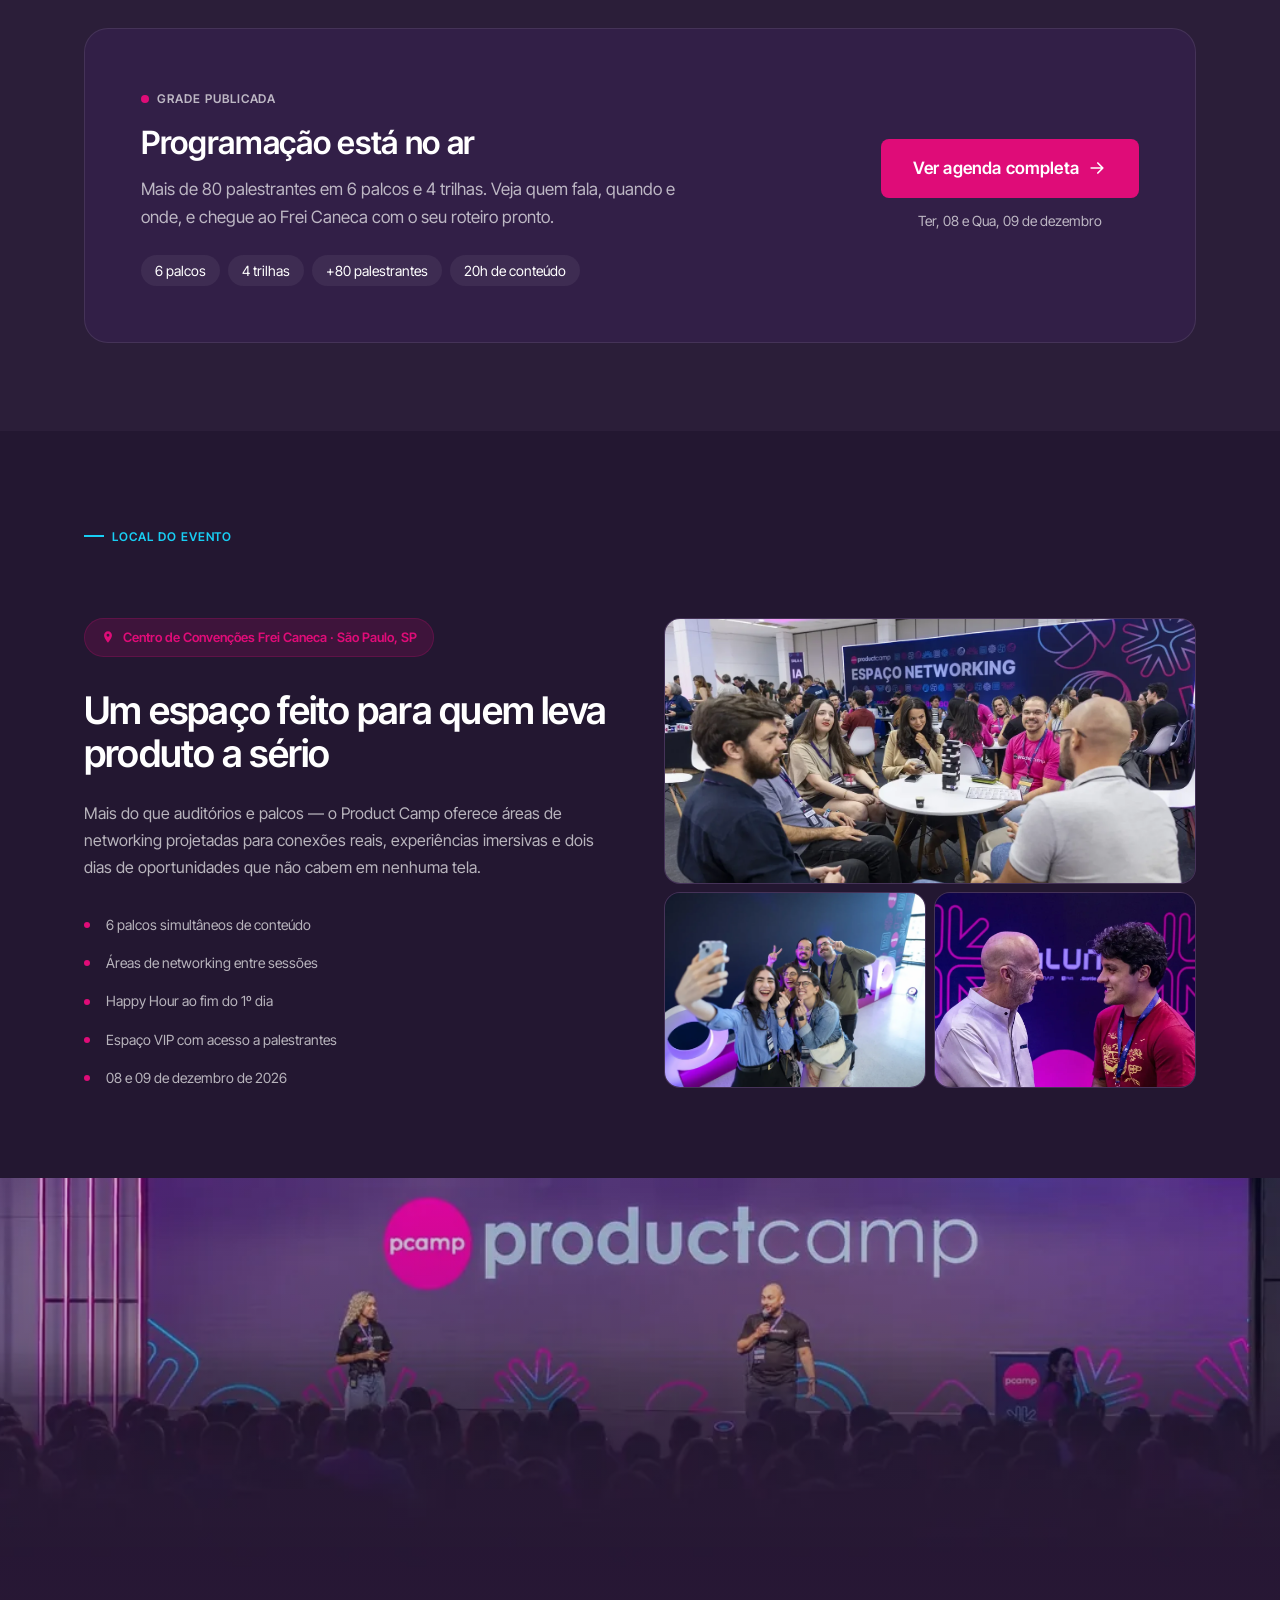
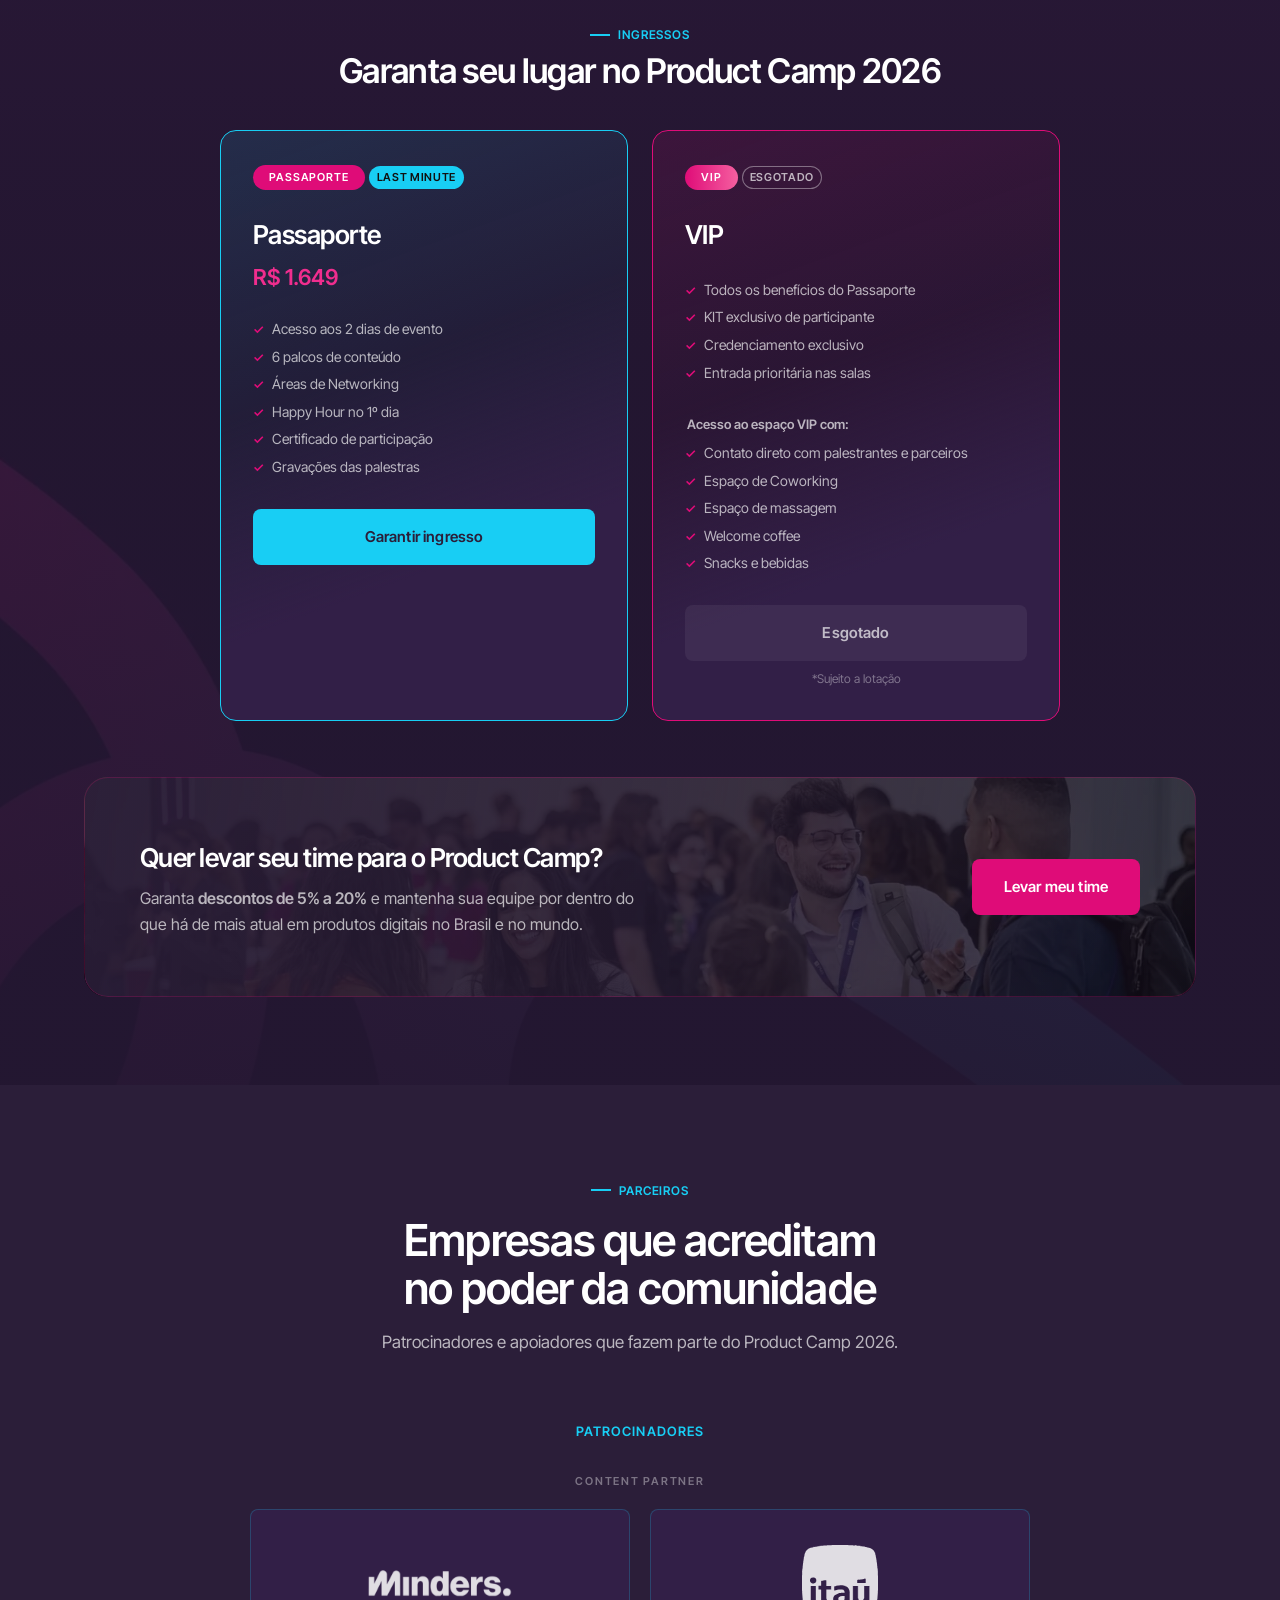
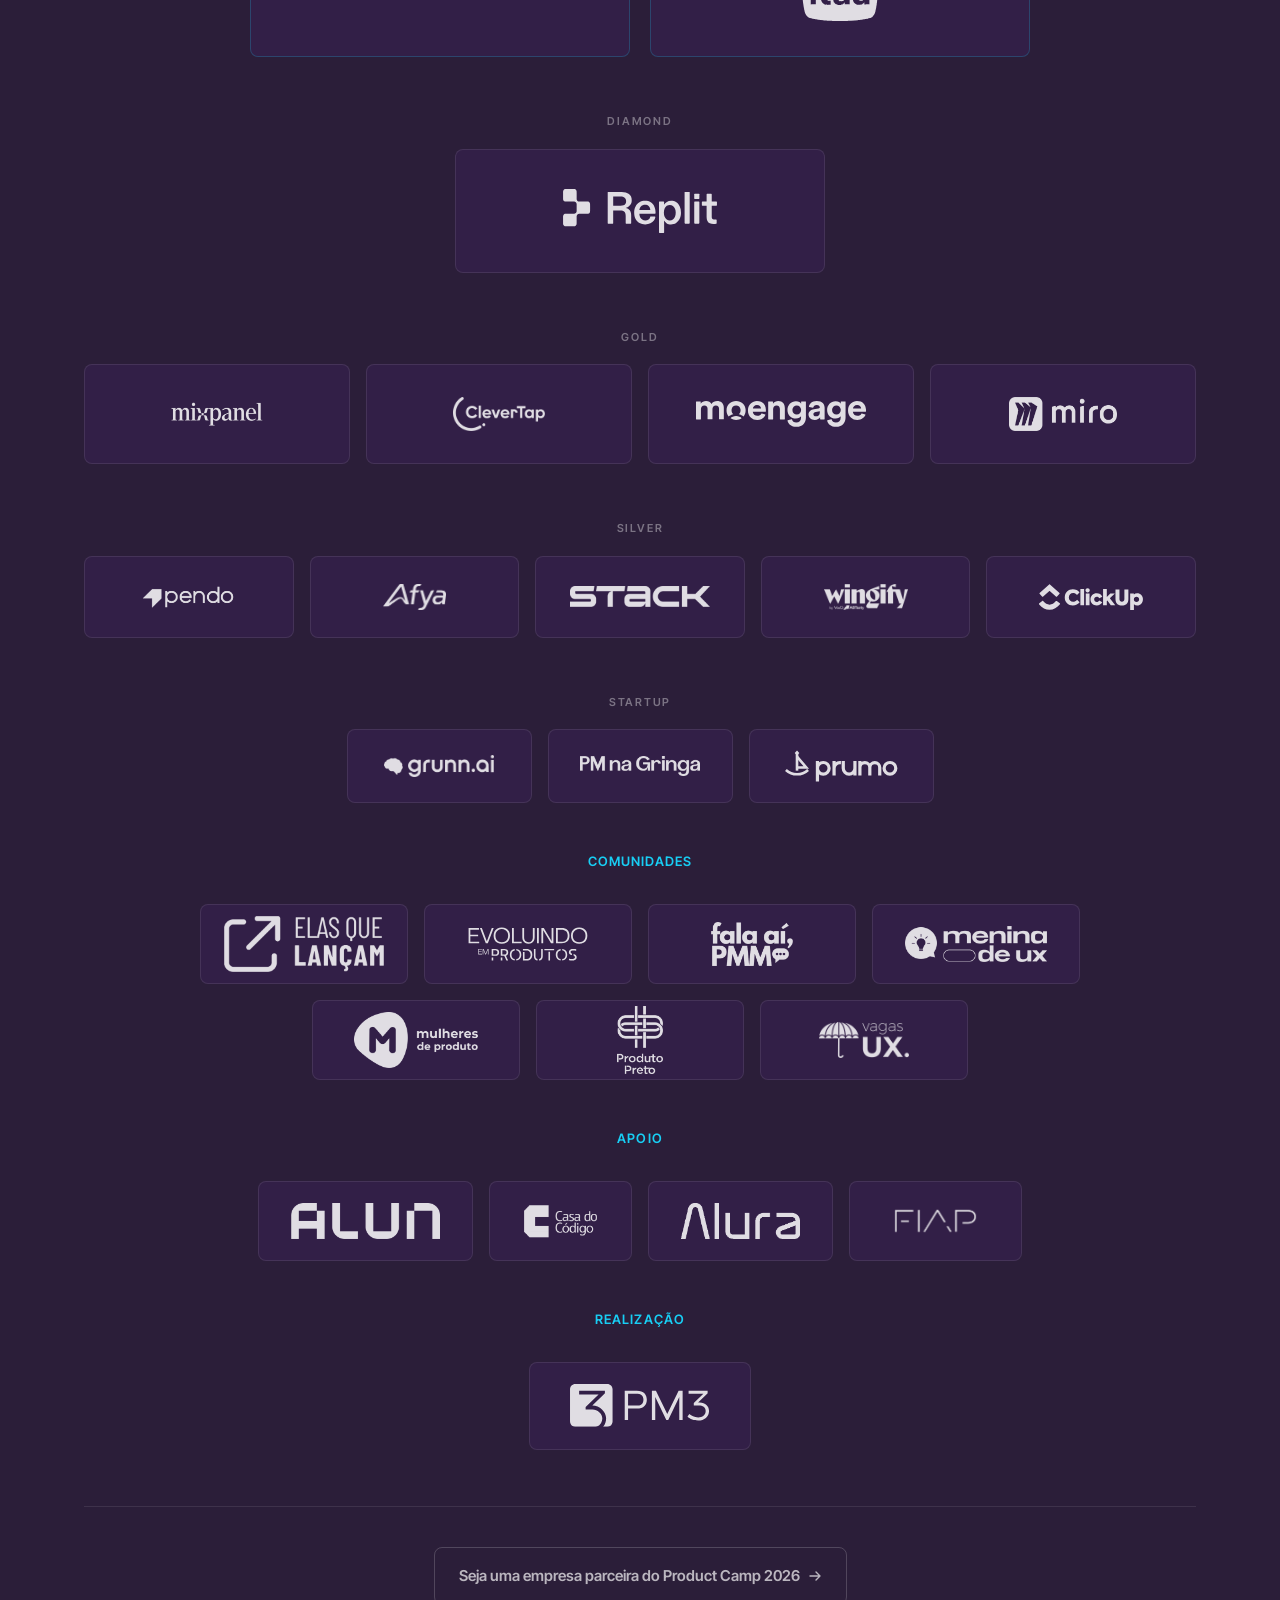
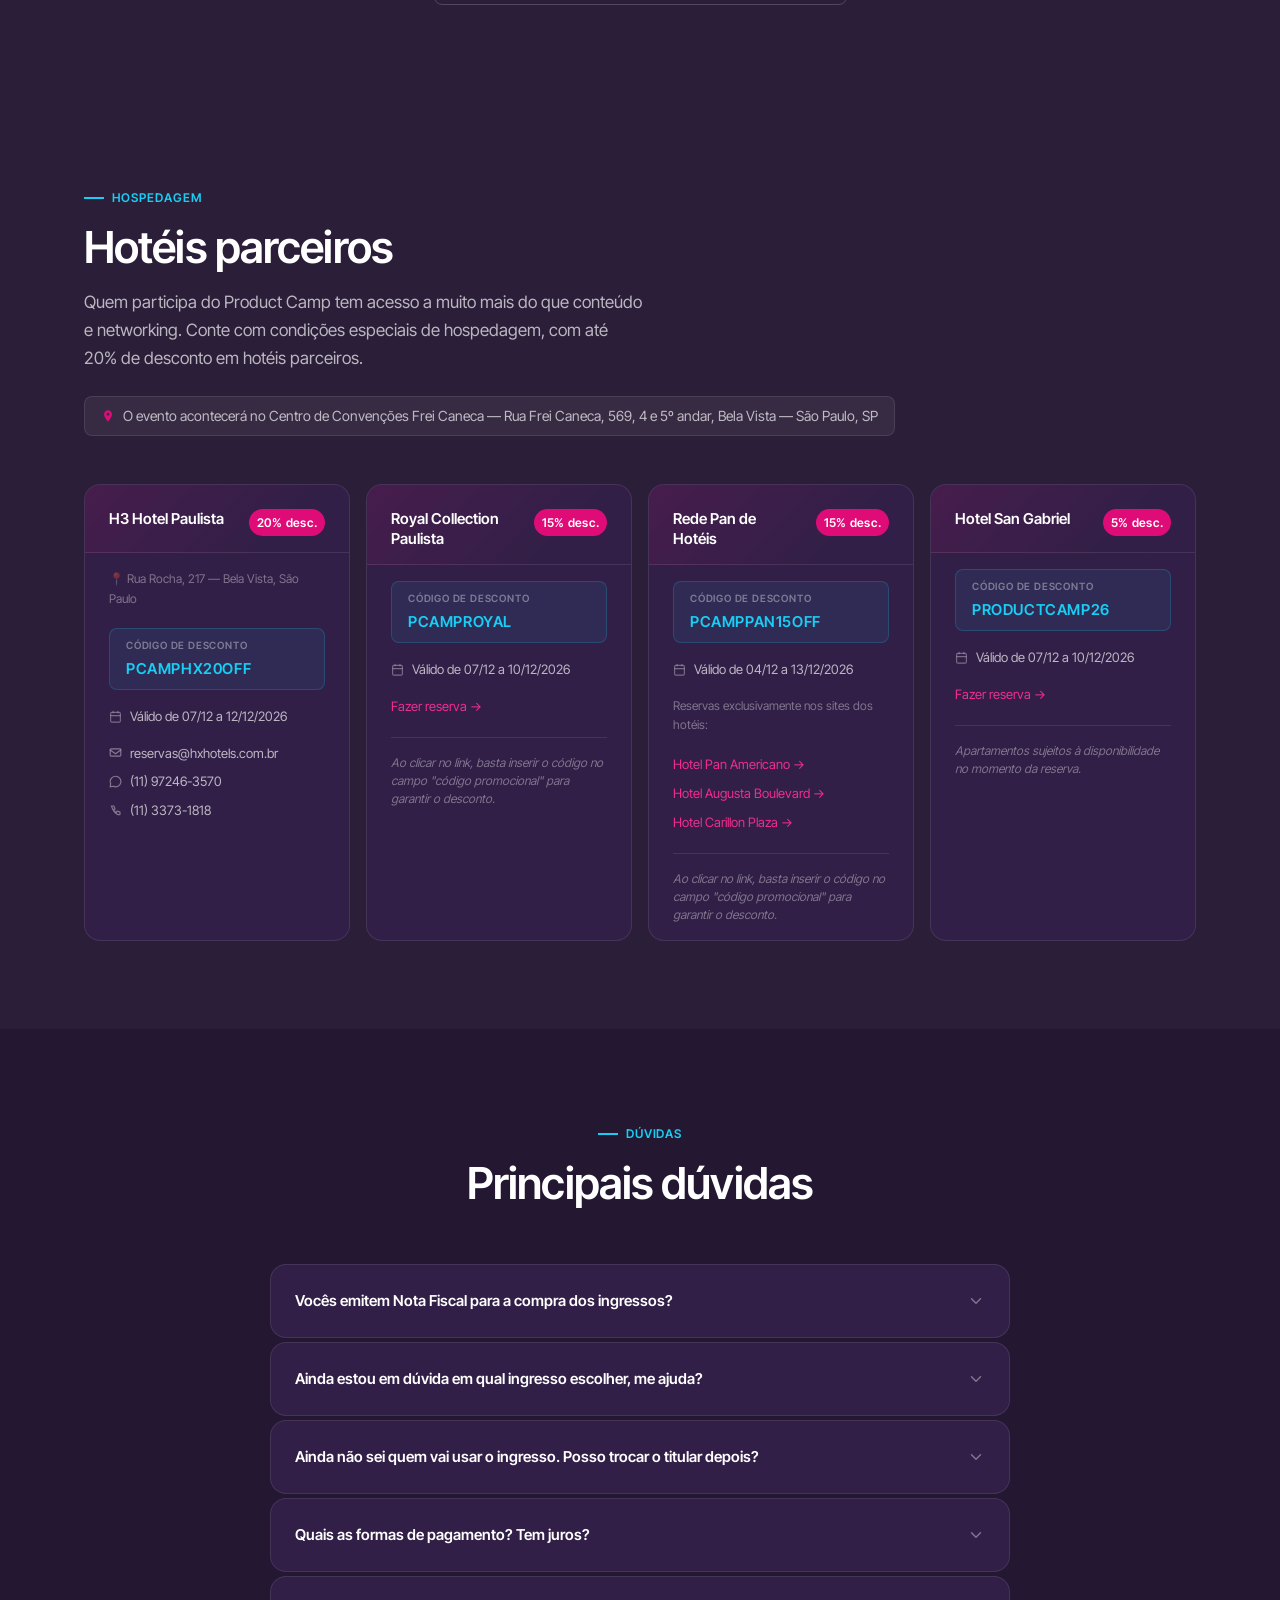
==== commit 4973b85a: "Merge pull request #86 from pm3-cursos/feat/patrocinador-clickup feat(patrocinadores): ClickUp na co" ====
--- a/index.html
+++ b/index.html
@@ -4519,6 +4519,7 @@
     { nome: 'Afya',      cota: 'silver',          logo: 'assets/img/sponsors/afya.avif'     }
     { nome: 'Stack',     cota: 'silver',          logo: 'assets/img/sponsors/stack.webp'    }
     { nome: 'Wingify',   cota: 'silver',          logo: 'assets/img/sponsors/wingify.webp'  }
+    { nome: 'ClickUp',   cota: 'silver',          logo: 'assets/img/sponsors/clickup.svg'   }
     { nome: 'grunn.ai',  cota: 'startup',         logo: 'assets/img/sponsors/grunn.webp'    }
     { nome: 'PM na Gringa', cota: 'startup',      logo: 'assets/img/sponsors/pm-na-gringa.webp' }
     { nome: 'Prumo',     cota: 'startup',         logo: 'assets/img/sponsors/prumo.svg'     }
@@ -4600,6 +4601,9 @@
             </a>
             <a href="https://wingify.com/br/" target="_blank" rel="sponsored noopener" class="sponsor-logo">
               <img src="assets/img/sponsors/wingify.webp" width="400" height="124" loading="lazy" alt="Wingify">
+            </a>
+            <a href="https://clickup.com/" target="_blank" rel="sponsored noopener" class="sponsor-logo">
+              <img src="assets/img/sponsors/clickup.svg" width="256" height="64" loading="lazy" alt="ClickUp">
             </a>
           </div>
         </div>
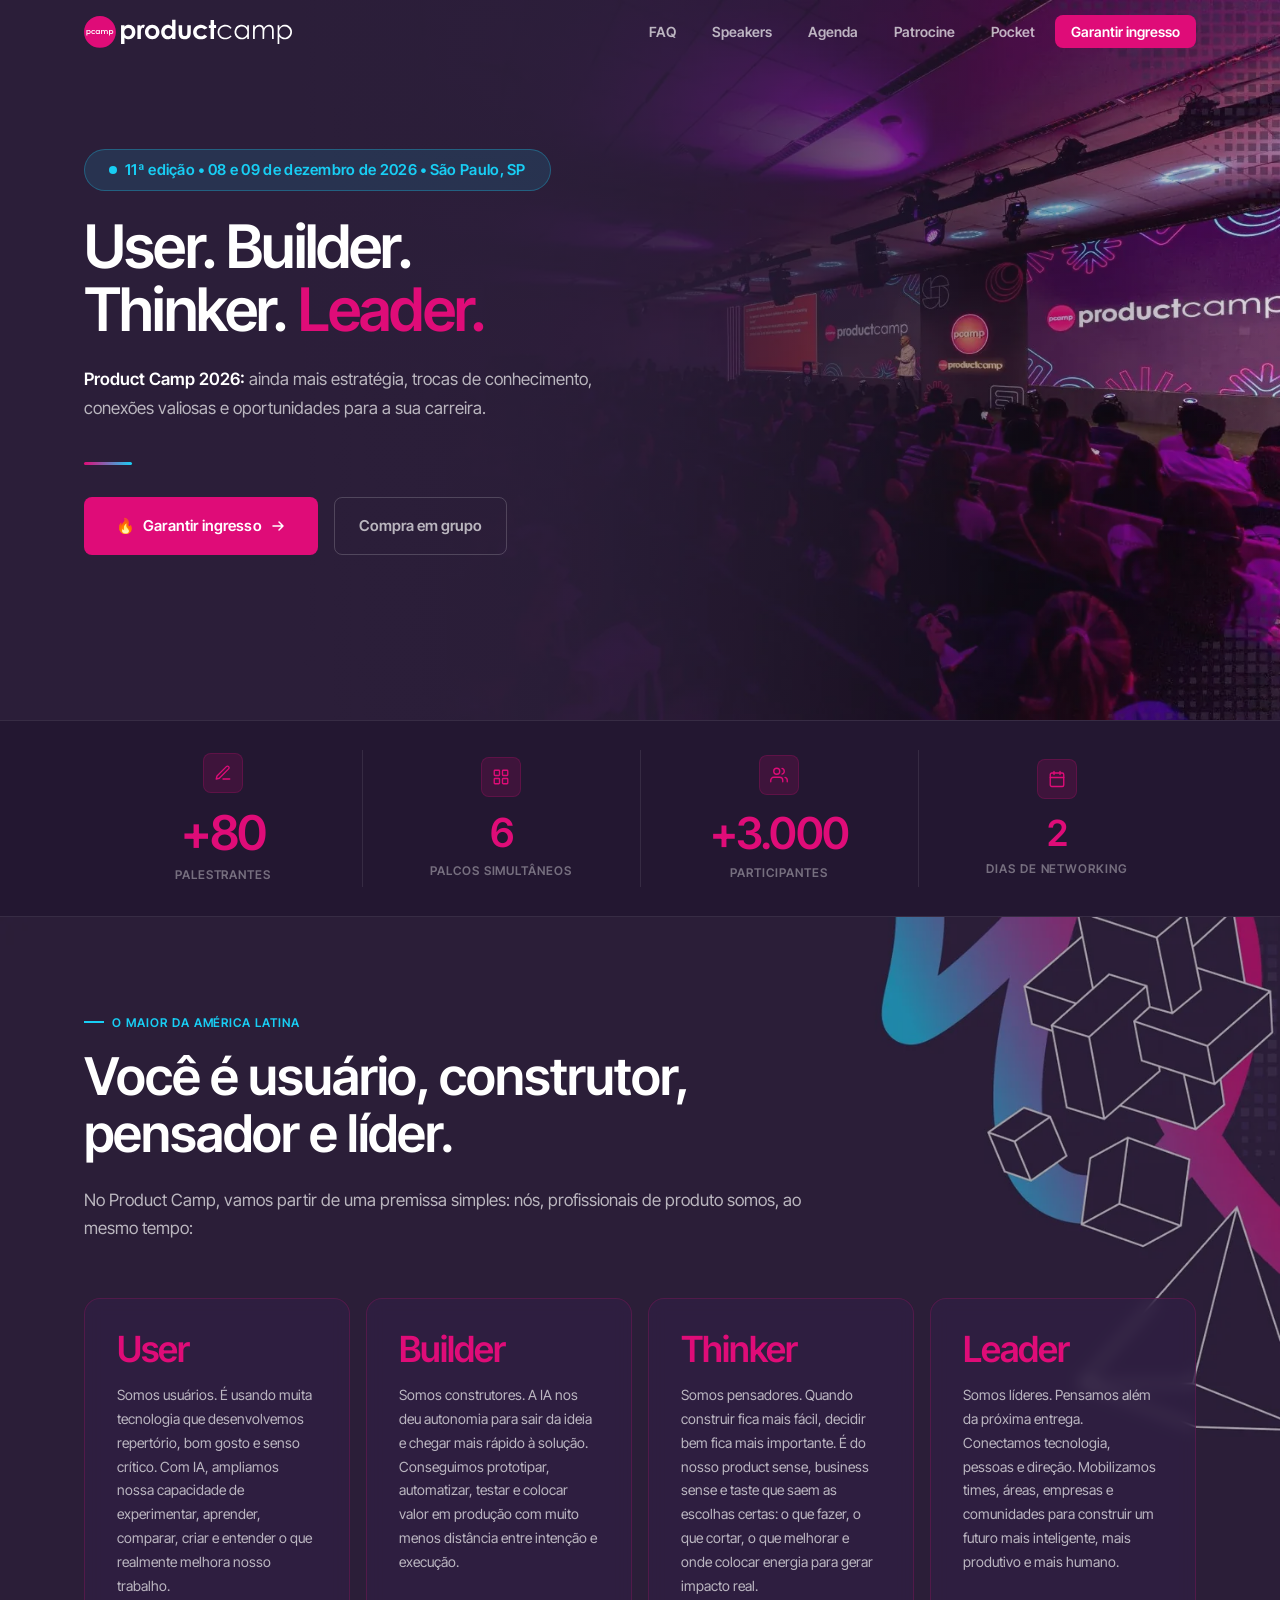
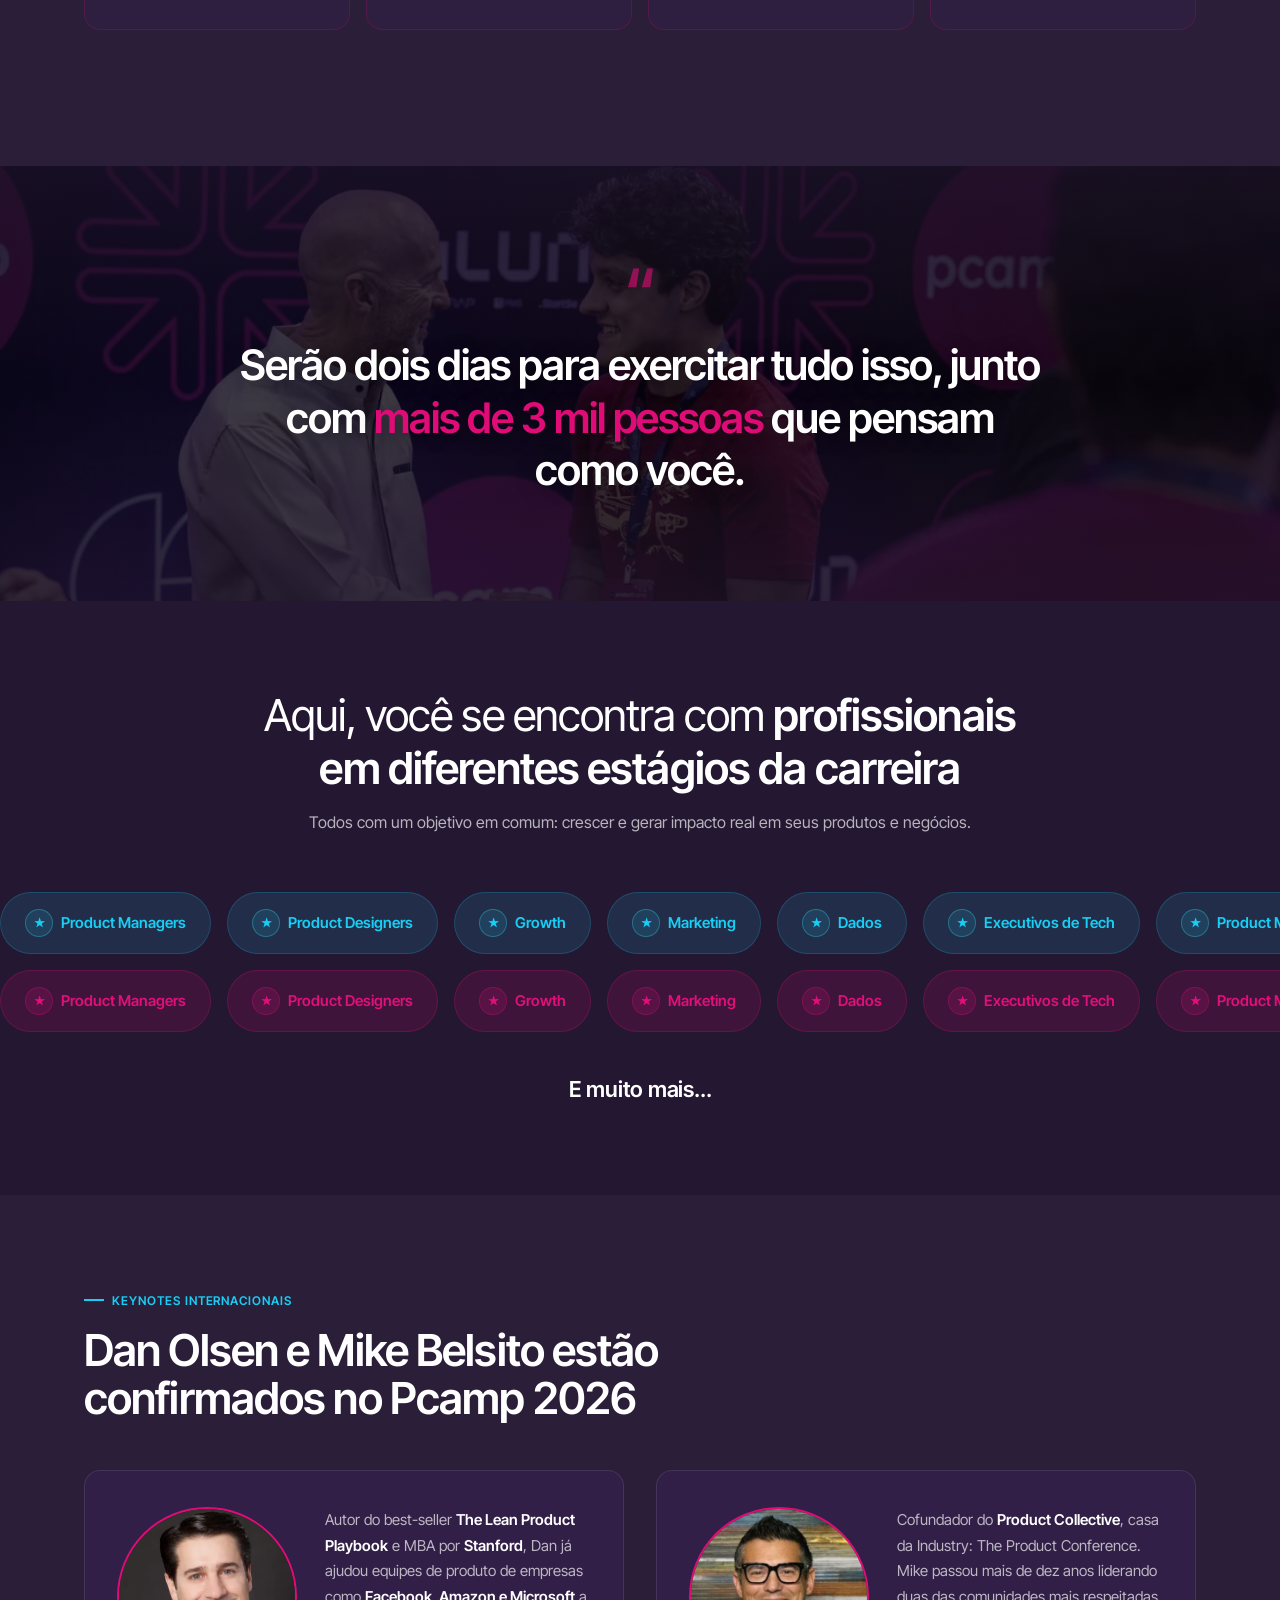
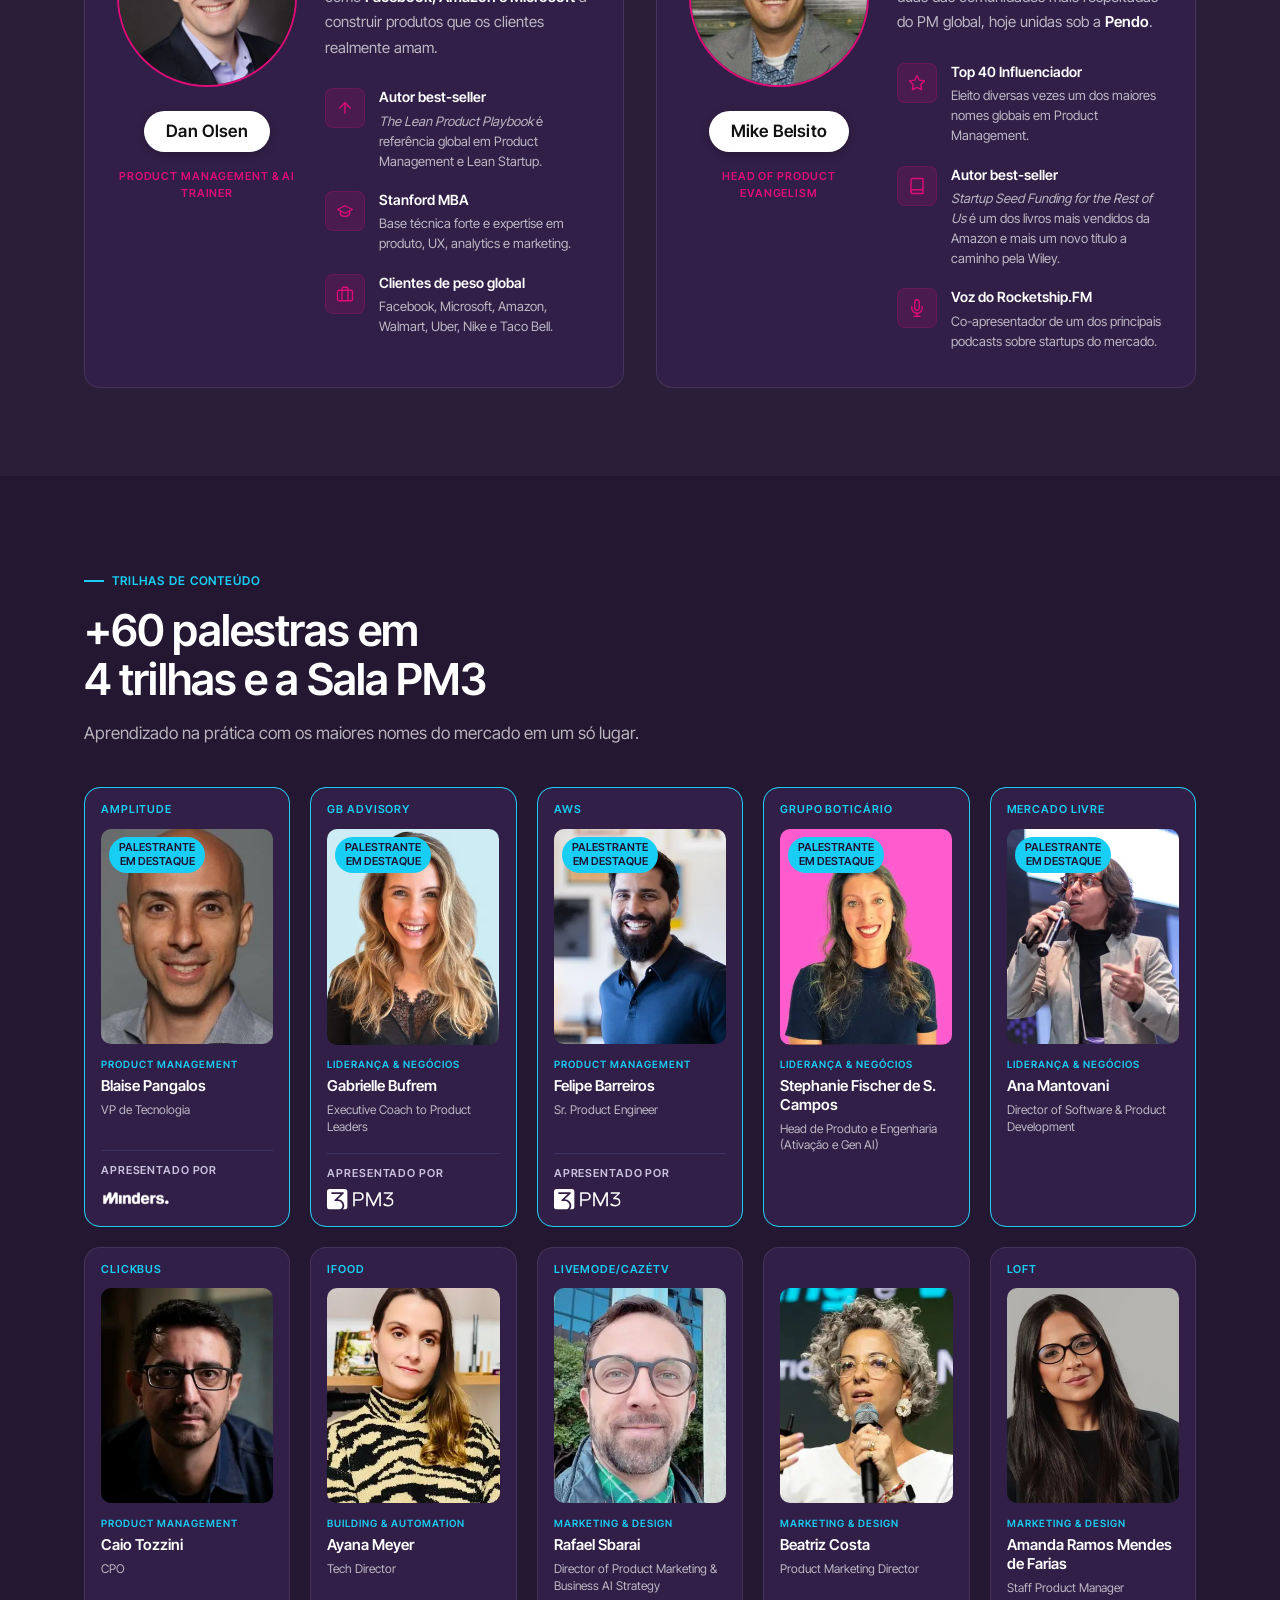
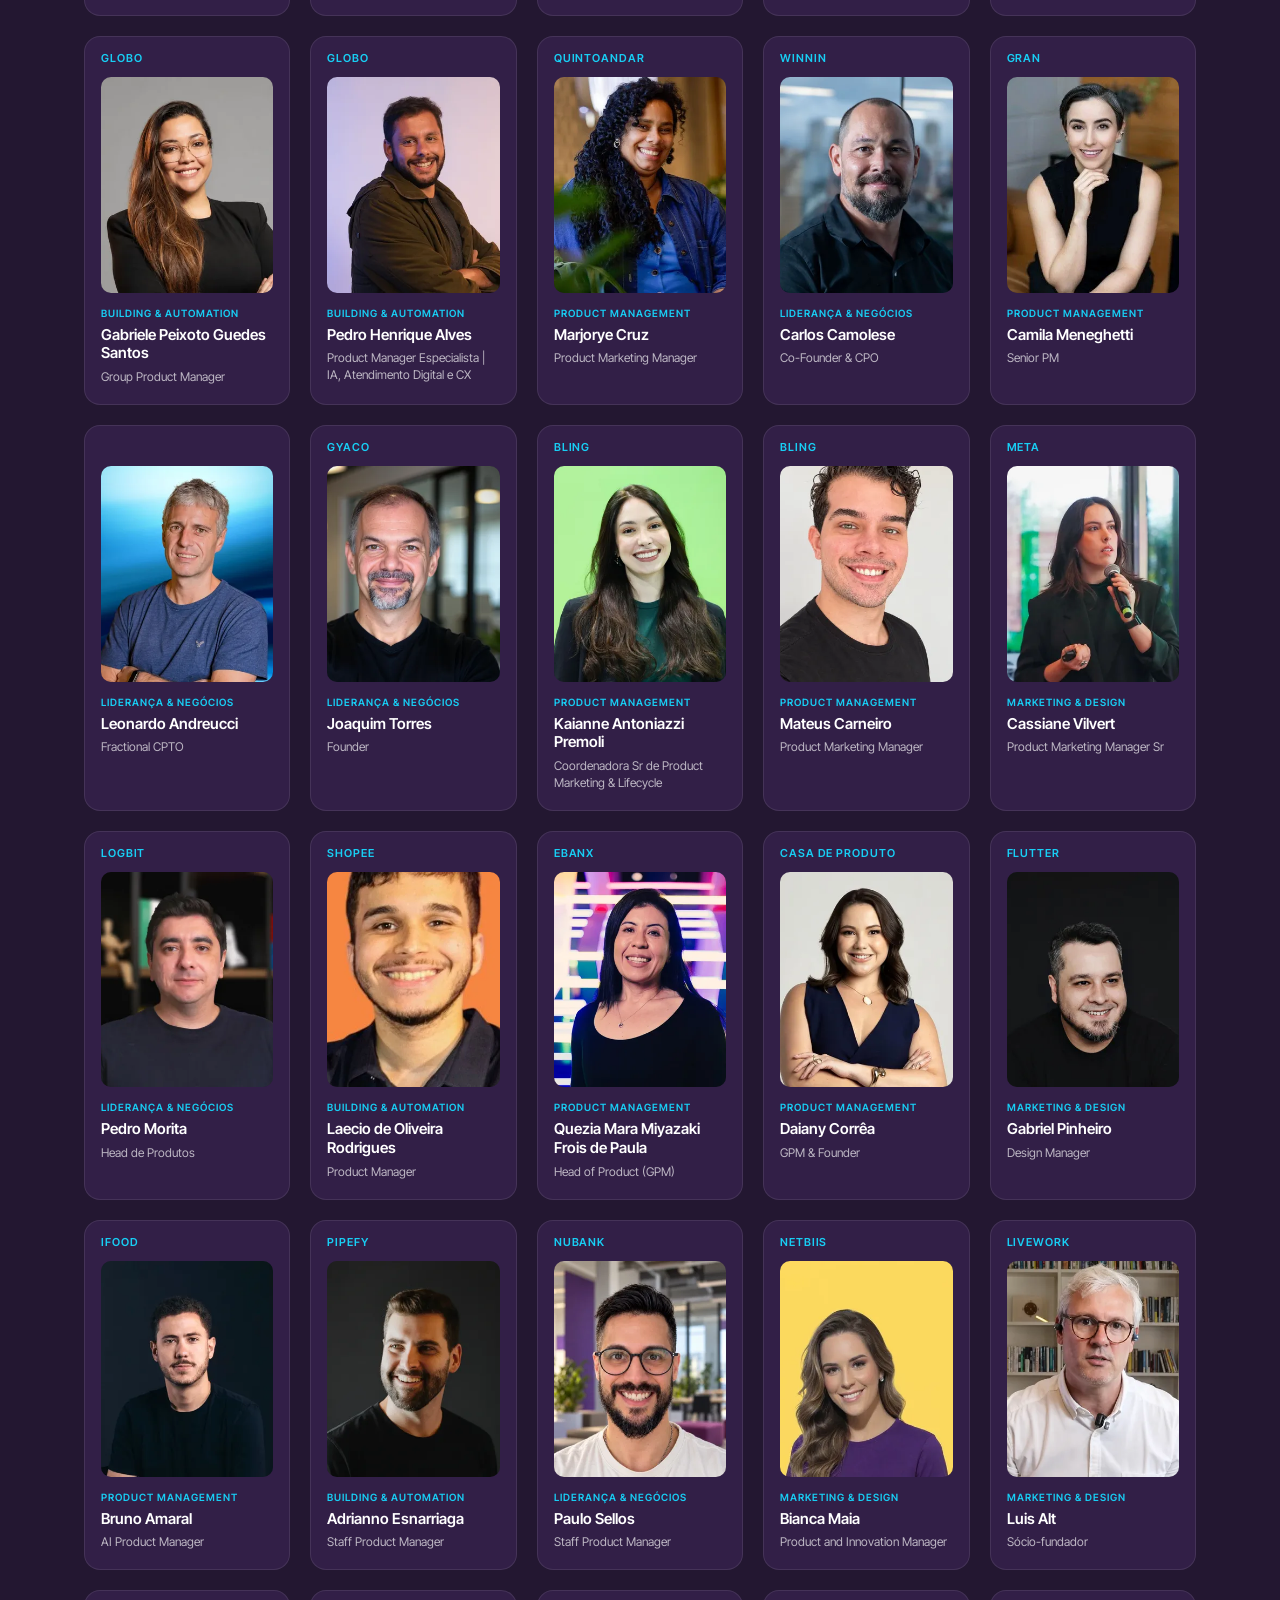
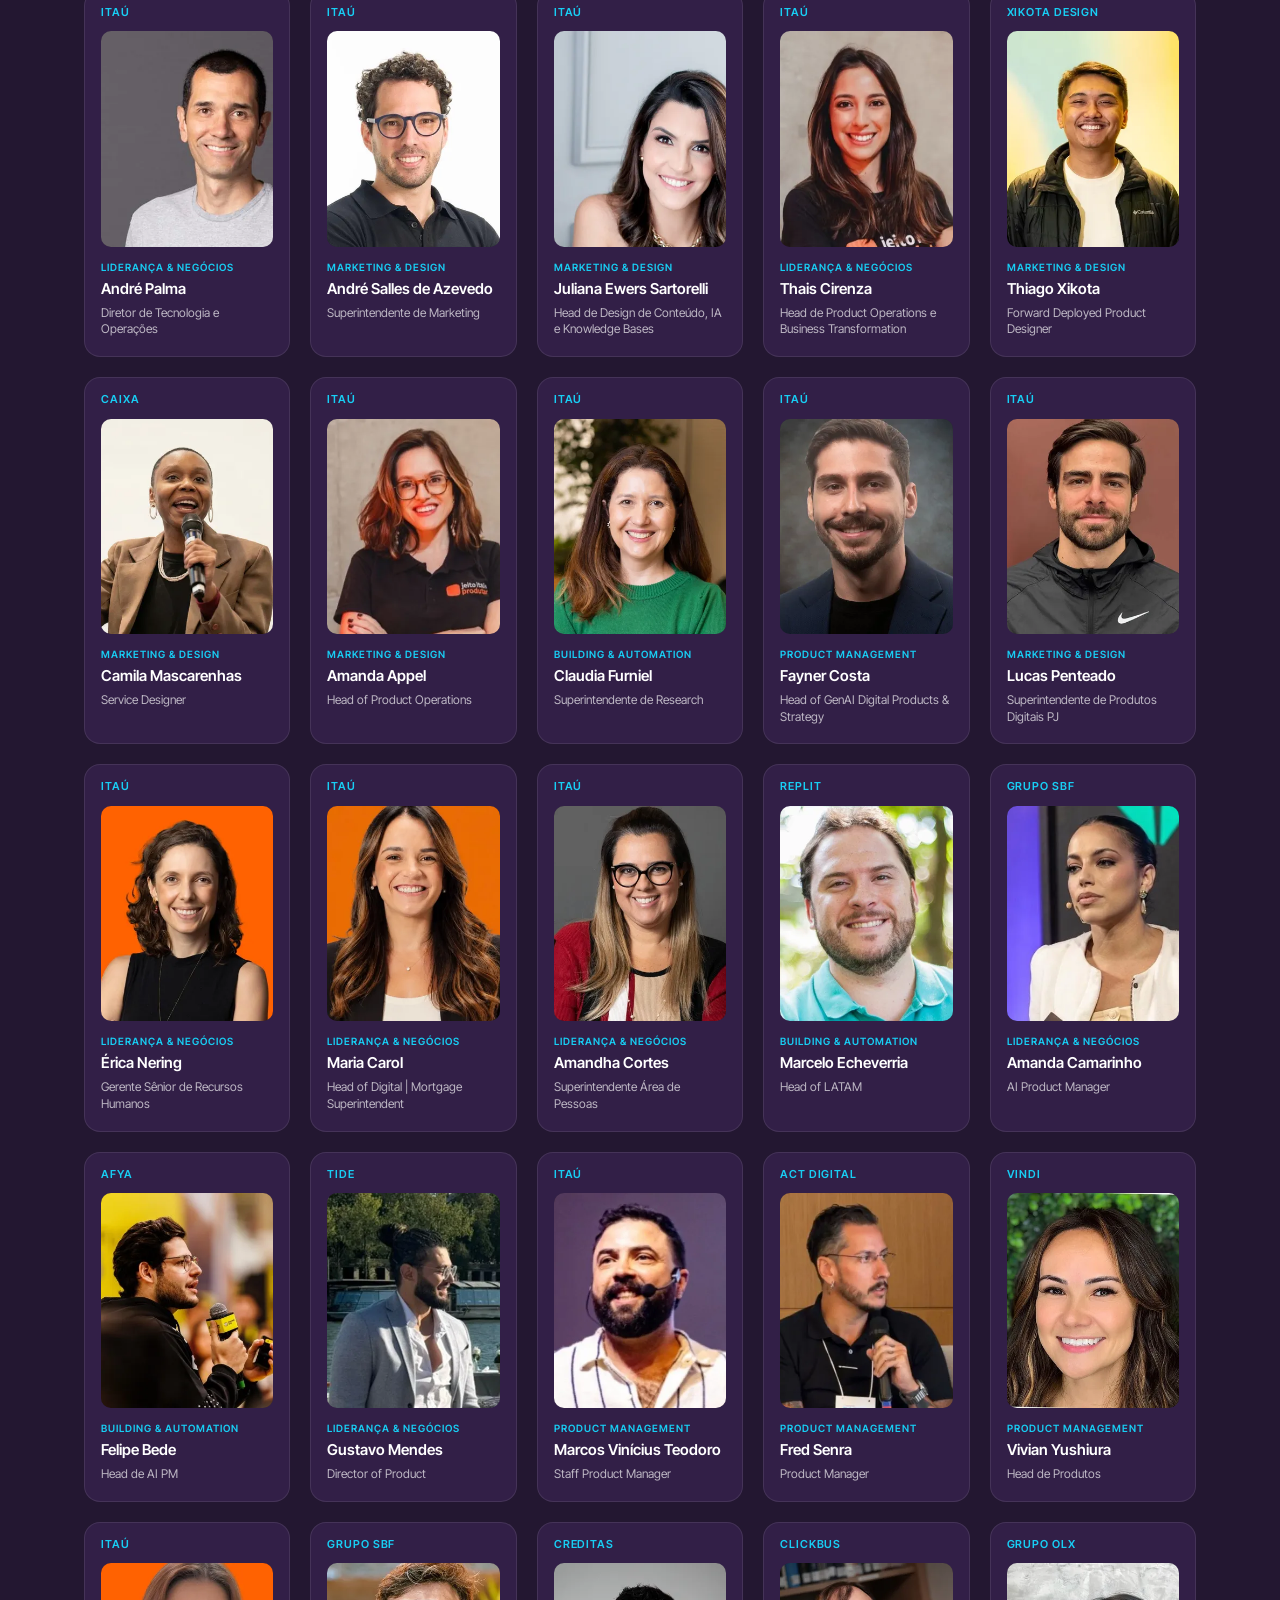
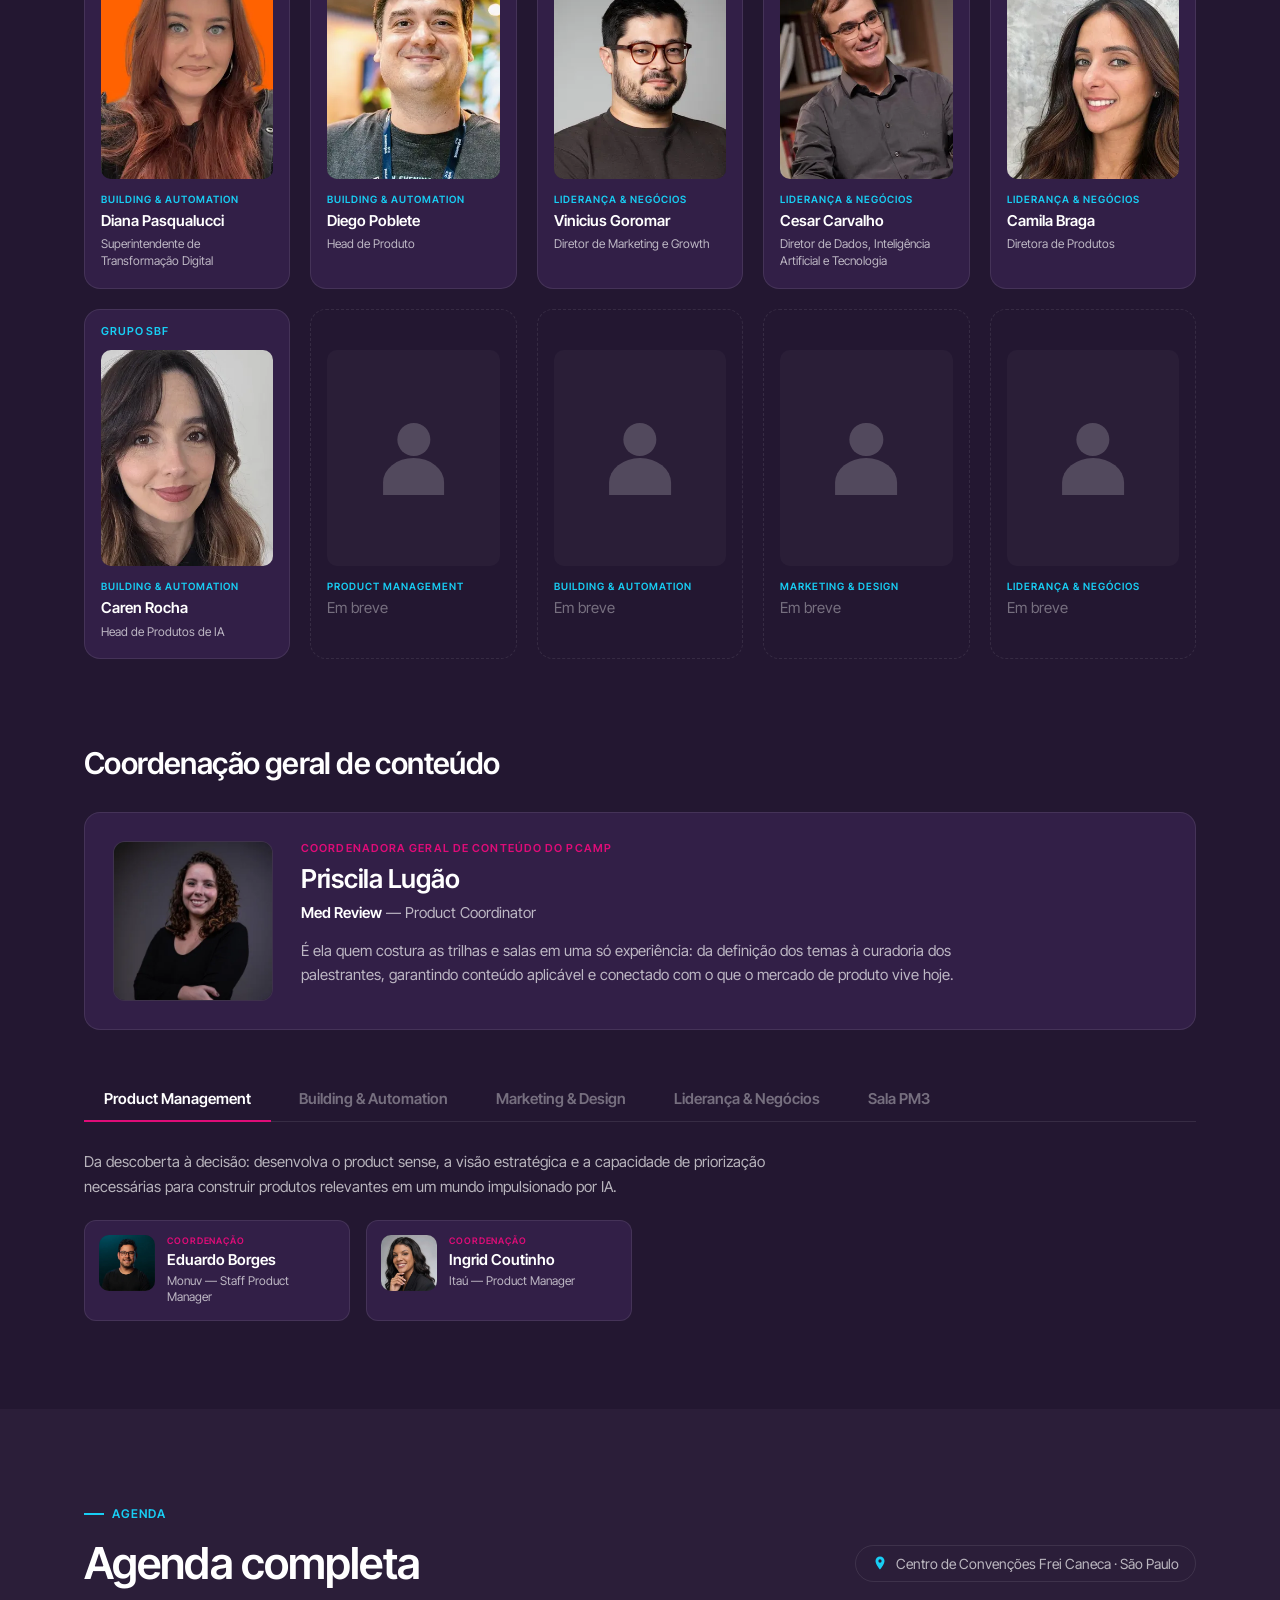
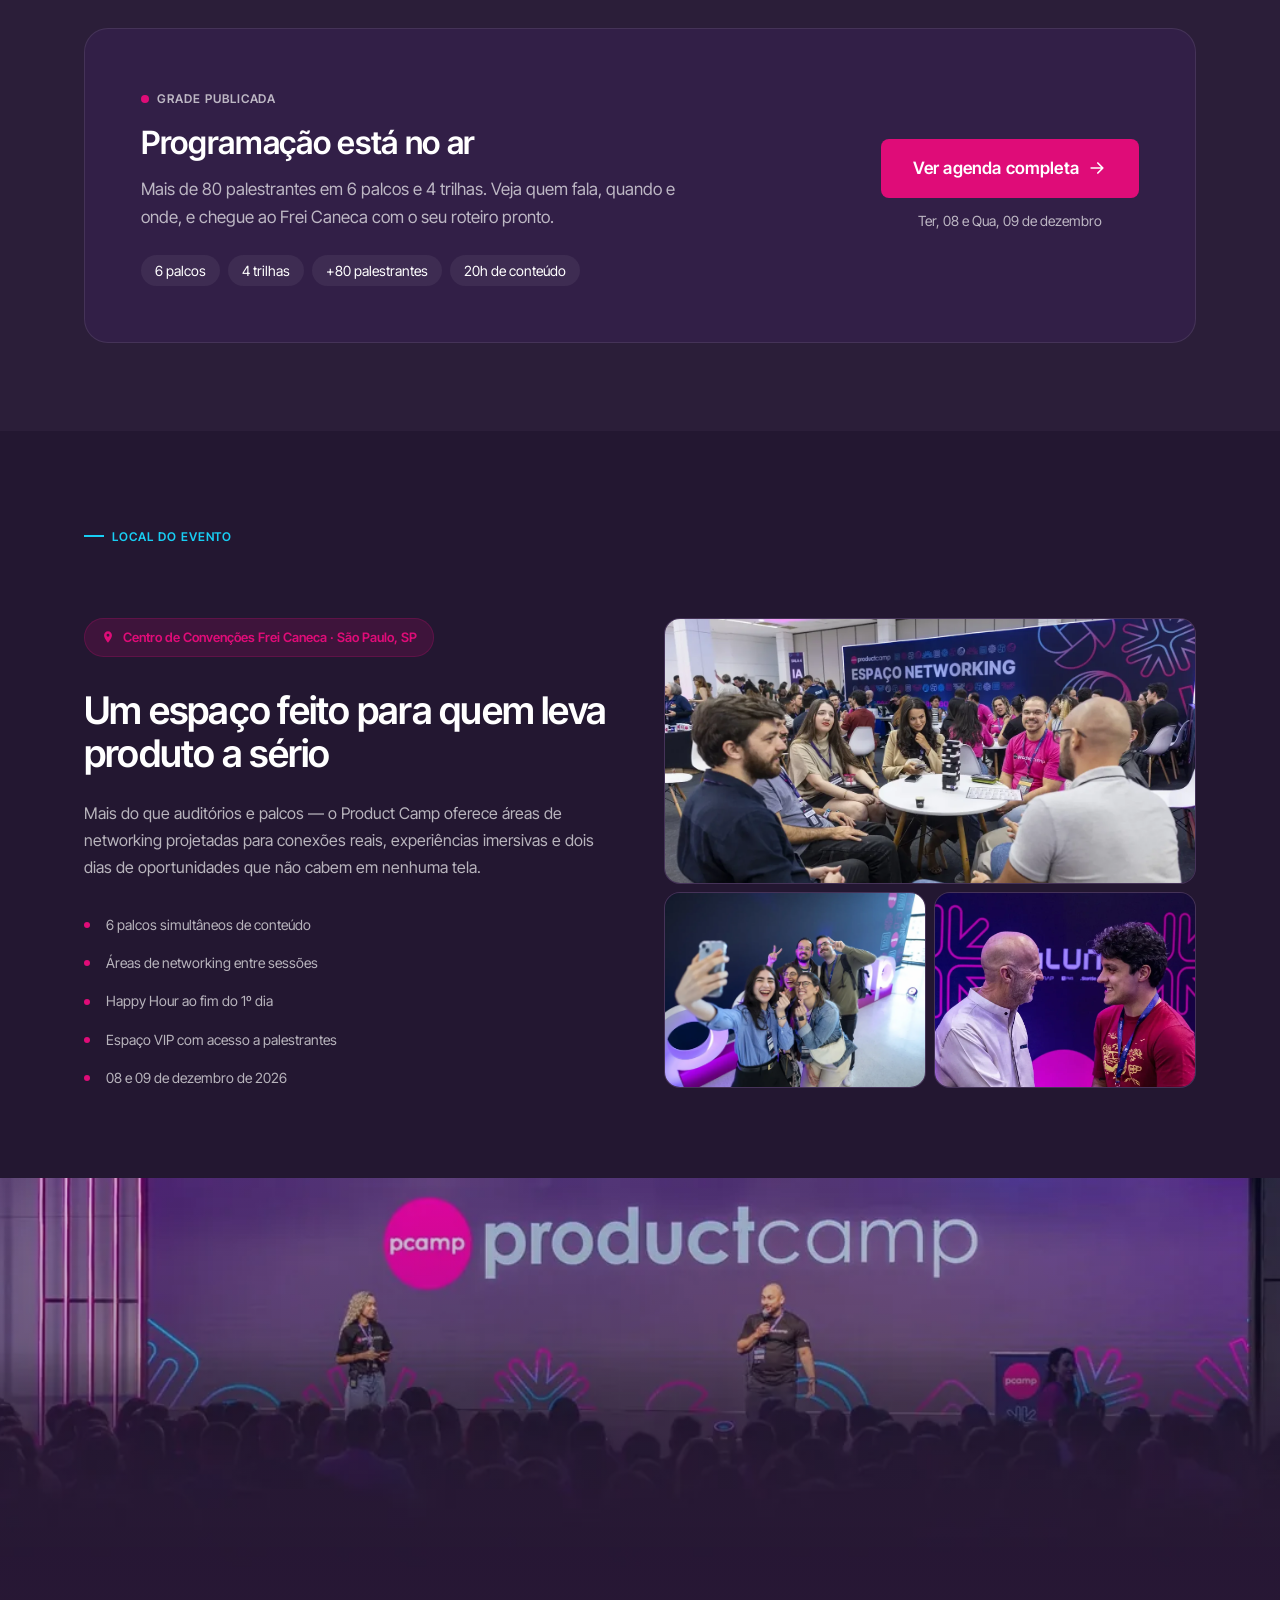
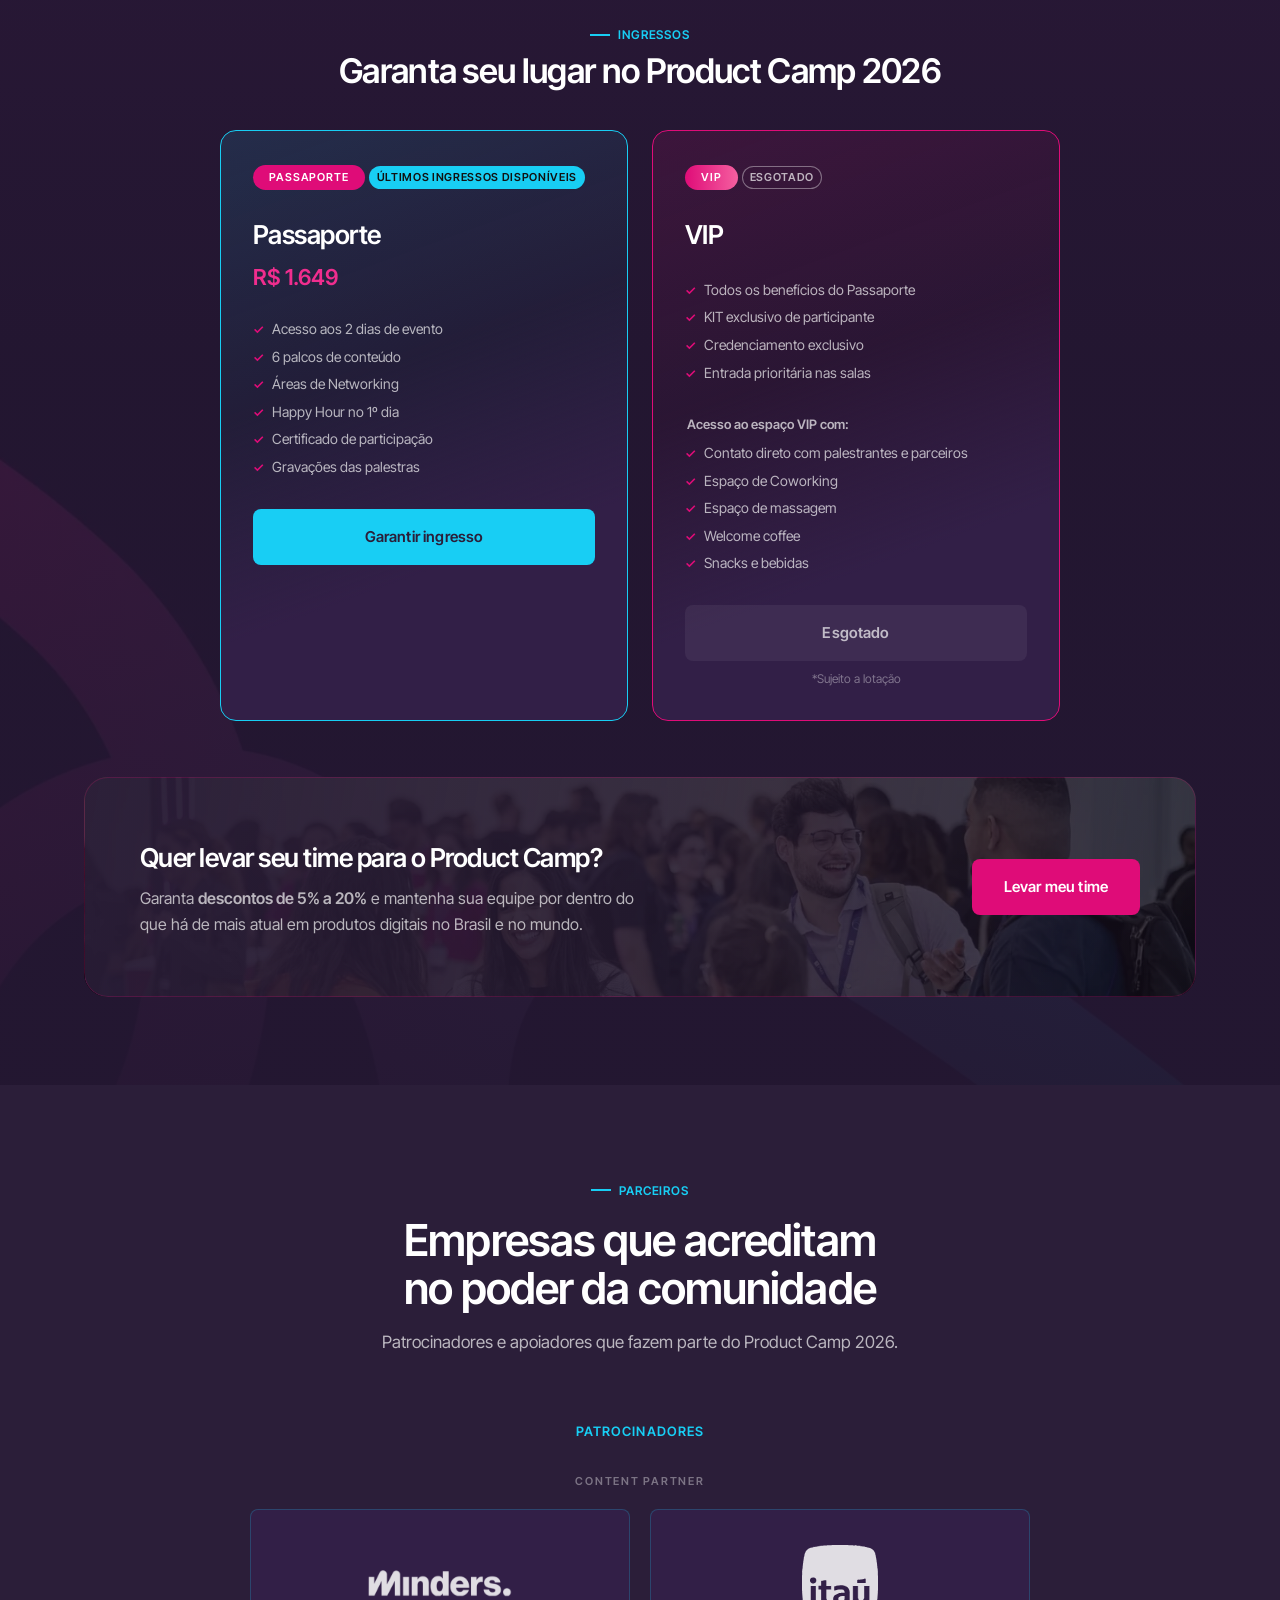
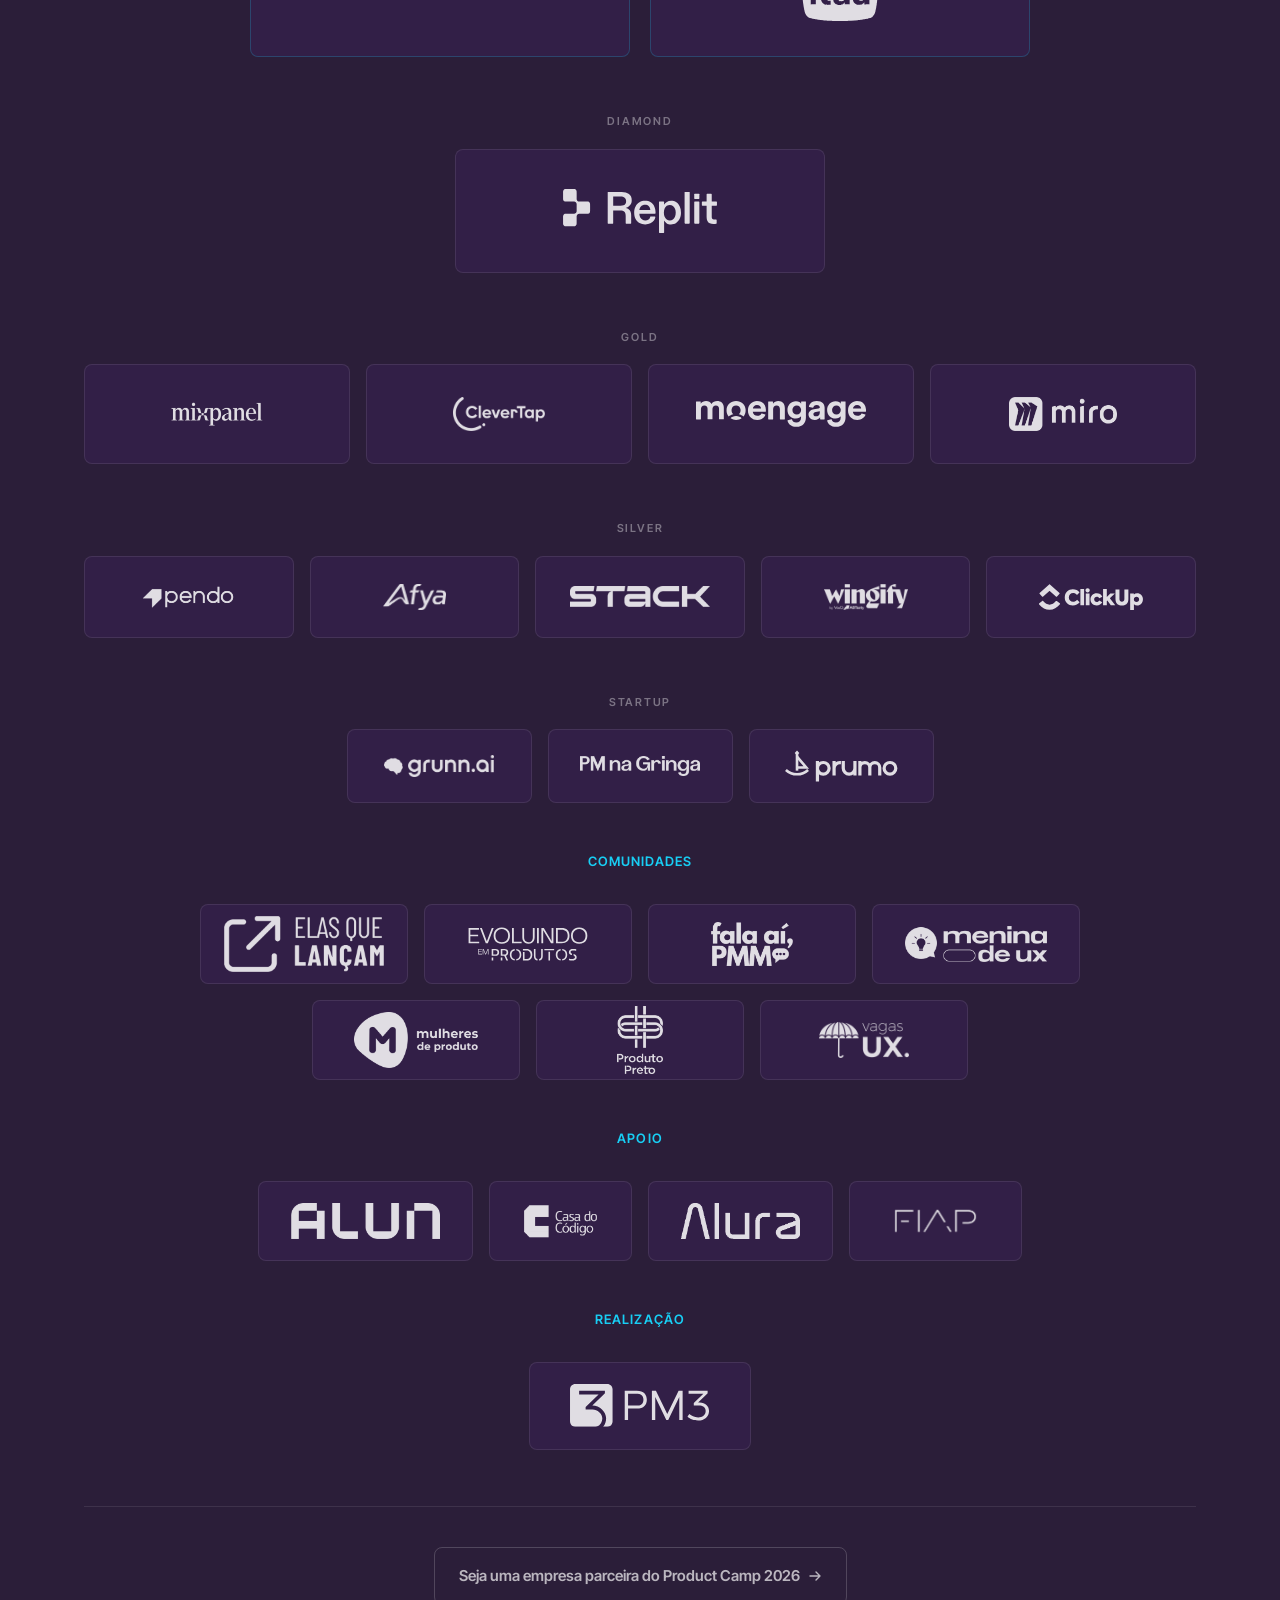
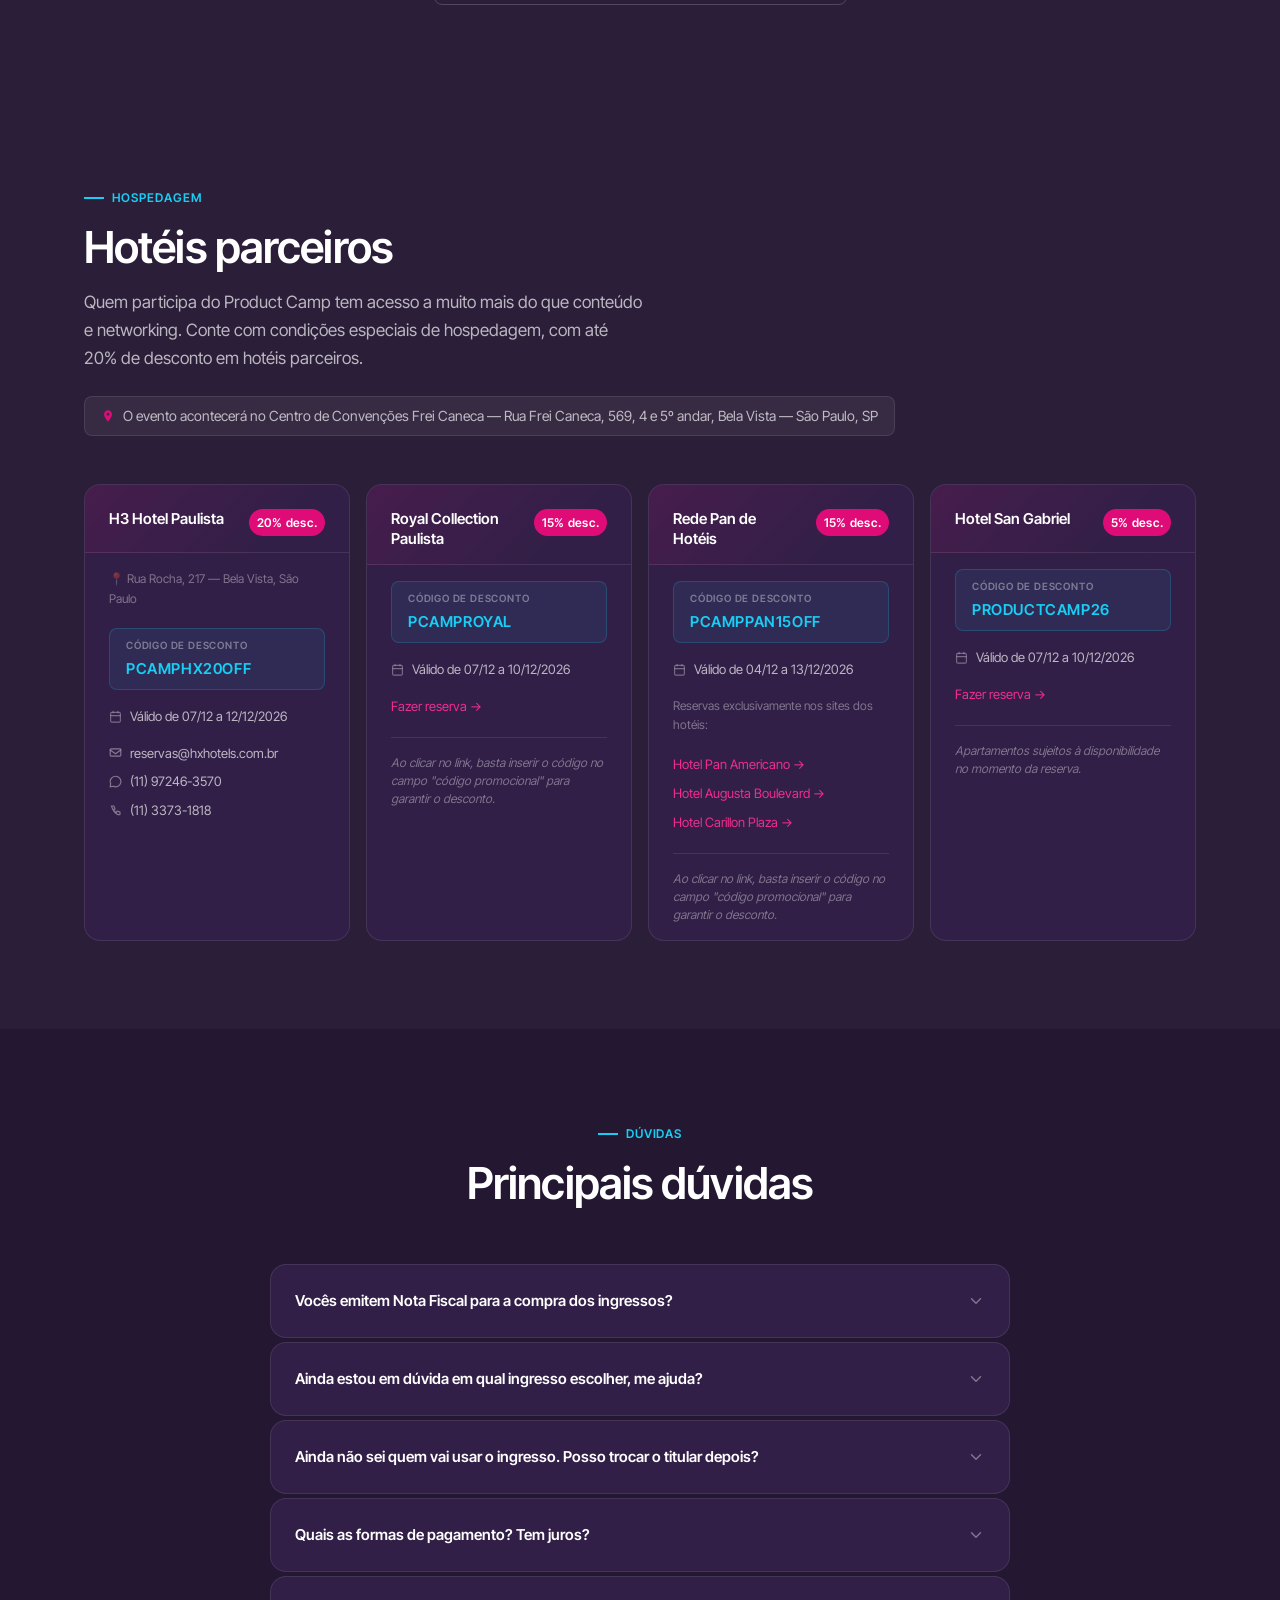
==== commit 7e50d32d: "feat(ingressos): selo "Últimos ingressos disponíveis" no Passaporte O Last Minute terminou em 24/11 " ====
--- a/index.html
+++ b/index.html
@@ -95,10 +95,9 @@
   "offers": [
     {
       "@type": "Offer",
-      "name": "Ingresso Last Minute",
+      "name": "Ingresso Passaporte",
       "price": "1649",
       "priceCurrency": "BRL",
-      "priceValidUntil": "2026-11-24",
       "availability": "https://schema.org/InStock",
       "url": "https://www.sympla.com.br/evento/product-camp-2026-sao-paulo/3220593"
     },
@@ -2928,6 +2927,11 @@
     display: inline-block; background: var(--cyan); color: #111;
     font-size: 11px; font-weight: 600; padding: 3px 8px;
     border-radius: 100px; letter-spacing: 0.06em; margin-bottom: 8px;
+  }
+  /* "ÚLTIMOS INGRESSOS DISPONÍVEIS" passa ~5px da largura útil do card a
+     320px e a pílula quebraria em duas linhas; o espaçamento menor resolve. */
+  @media (max-width: 359px) {
+    .lote-badge { letter-spacing: 0.02em; }
   }
   /* Selo de esgotado: neutro, para não ler como lote ativo (o ciano é do lote vigente) */
   .lote-badge--esgotado {
@@ -4404,8 +4408,9 @@
           <!-- Lote e preço do Passaporte: o HTML traz o lote vigente no deploy
                como base estática; assets/js/pcamp-countdown-lotes.js troca
                badge, preço e JSON-LD sozinho quando um lote posterior do
-               calendário estiver ativo. -->
-          <span class="lote-badge" data-pcamp-lote-badge>LAST MINUTE</span>
+               calendário estiver ativo. Desde 25/11 não há lote no calendário
+               e o script não mexe aqui: o selo abaixo é o texto final. -->
+          <span class="lote-badge" data-pcamp-lote-badge>ÚLTIMOS INGRESSOS DISPONÍVEIS</span>
           <div class="ticket-name">Passaporte</div>
           <div class="ticket-price">
             <strong data-pcamp-preco>R$ 1.649</strong>
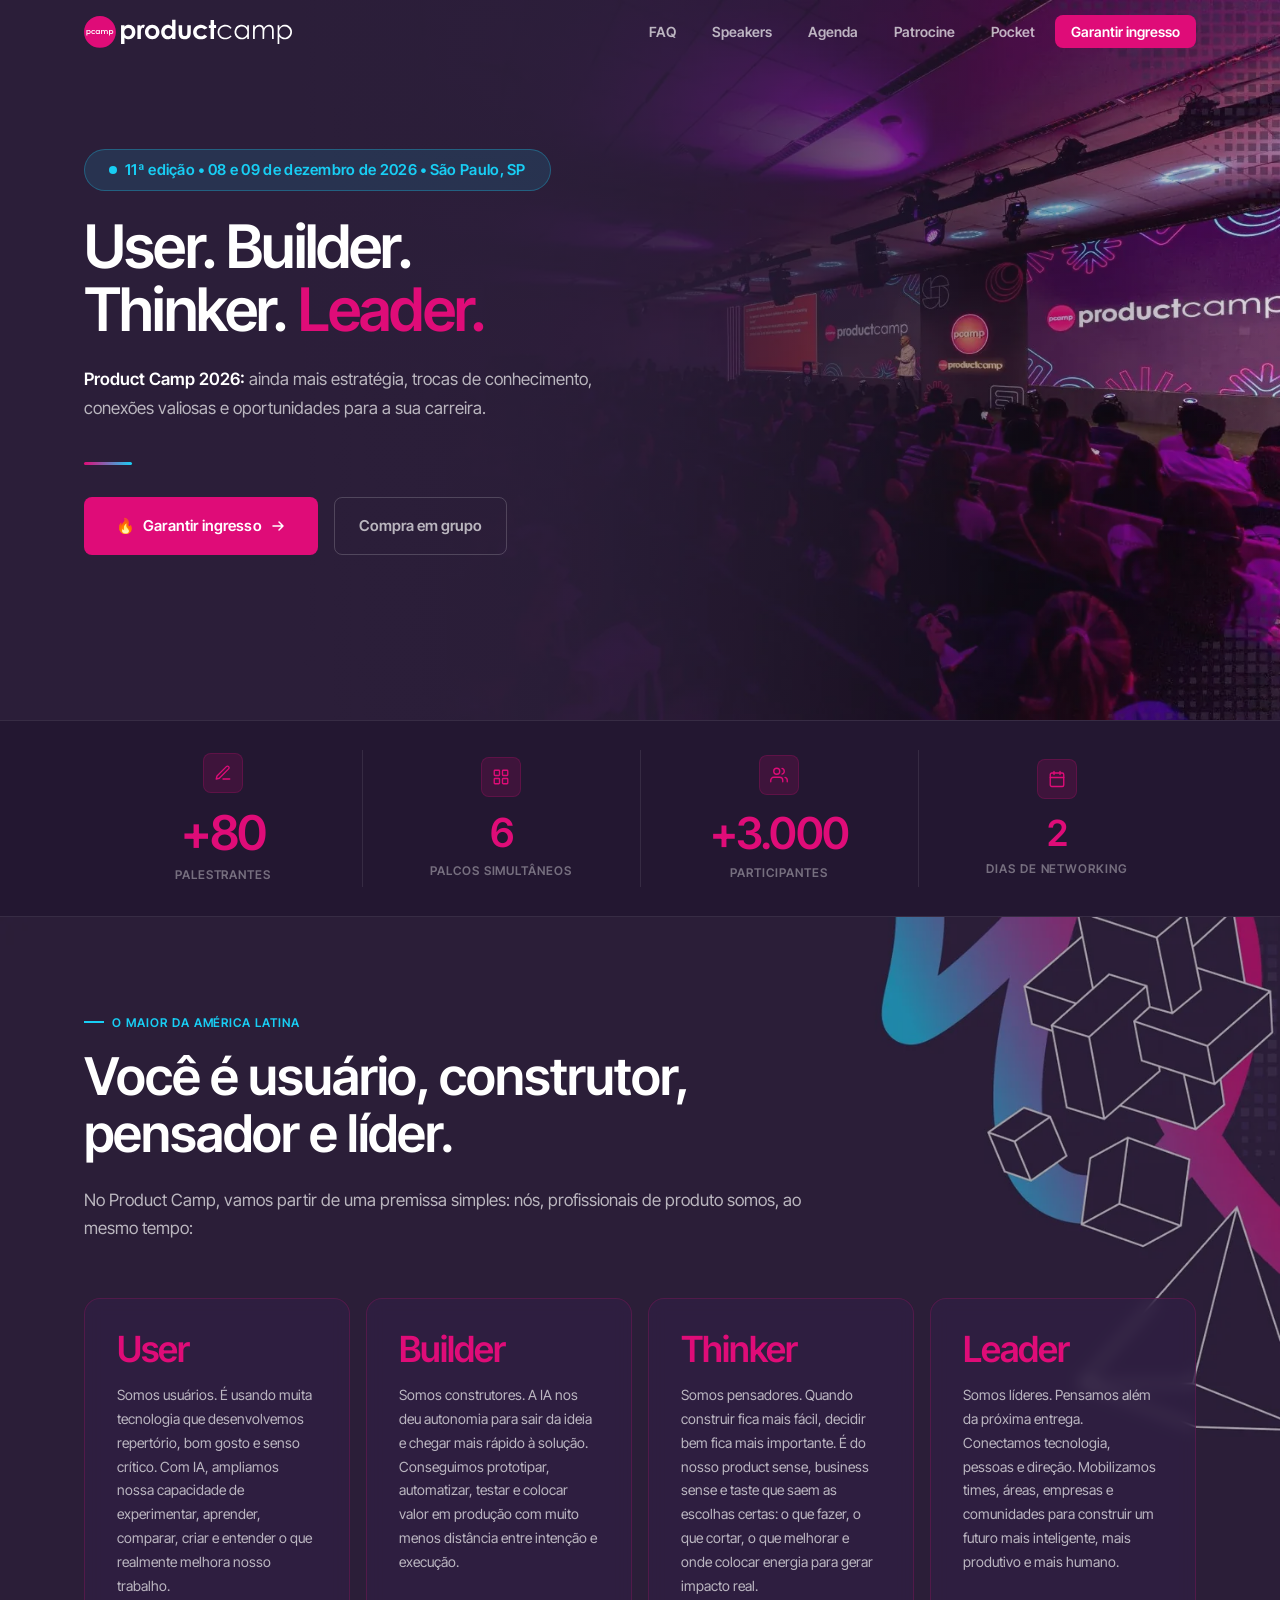
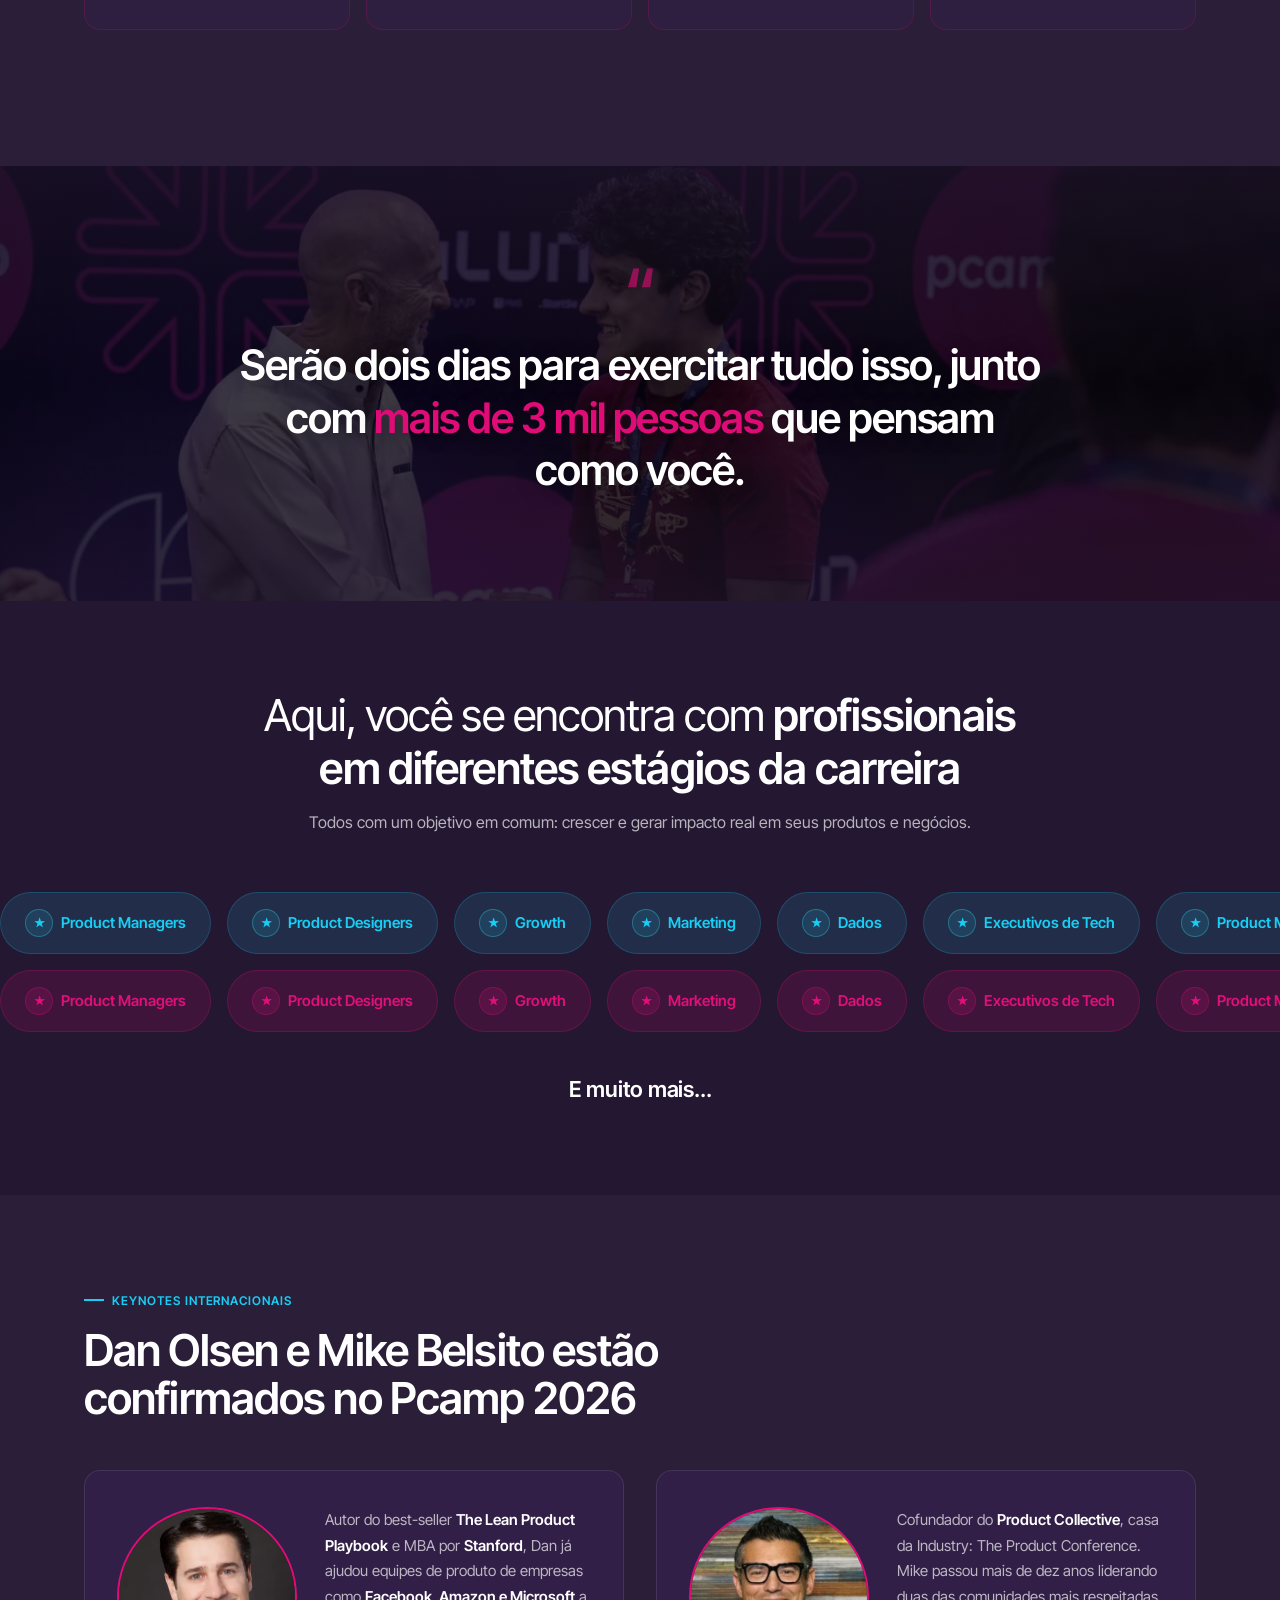
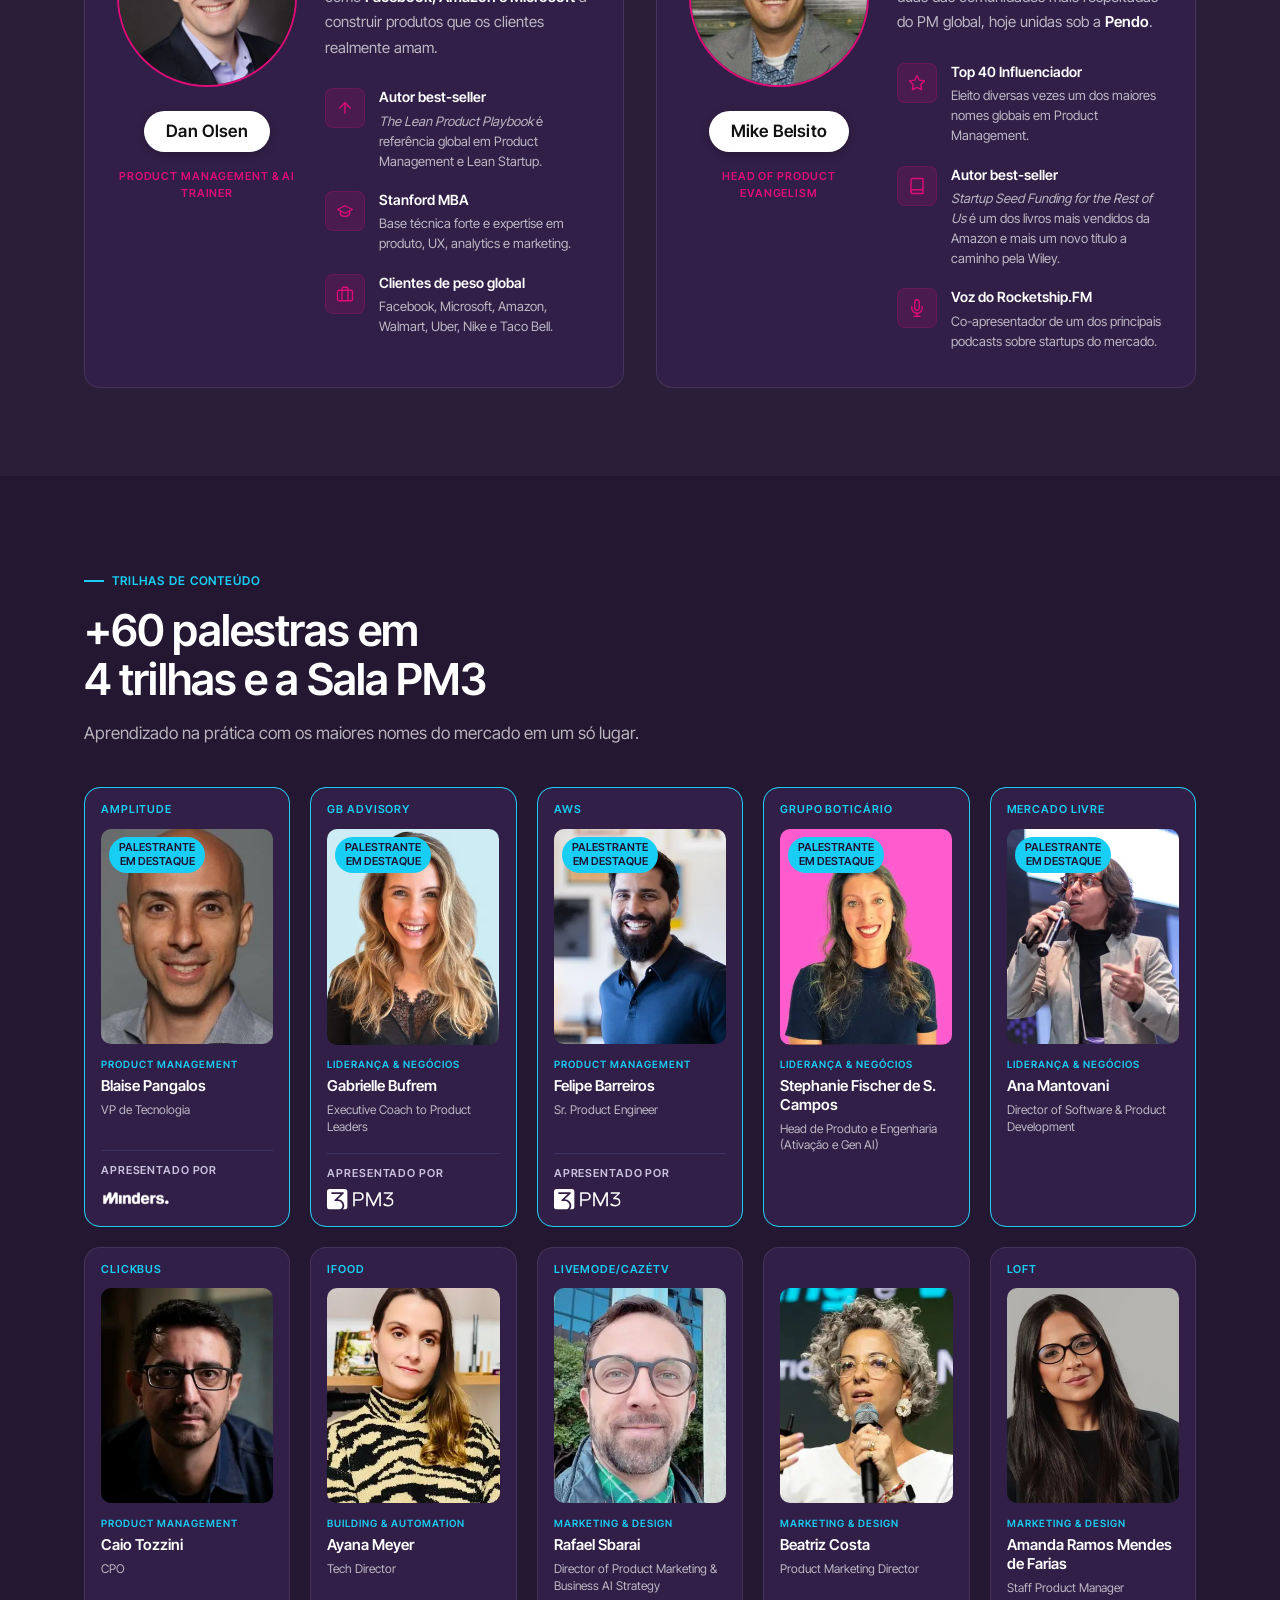
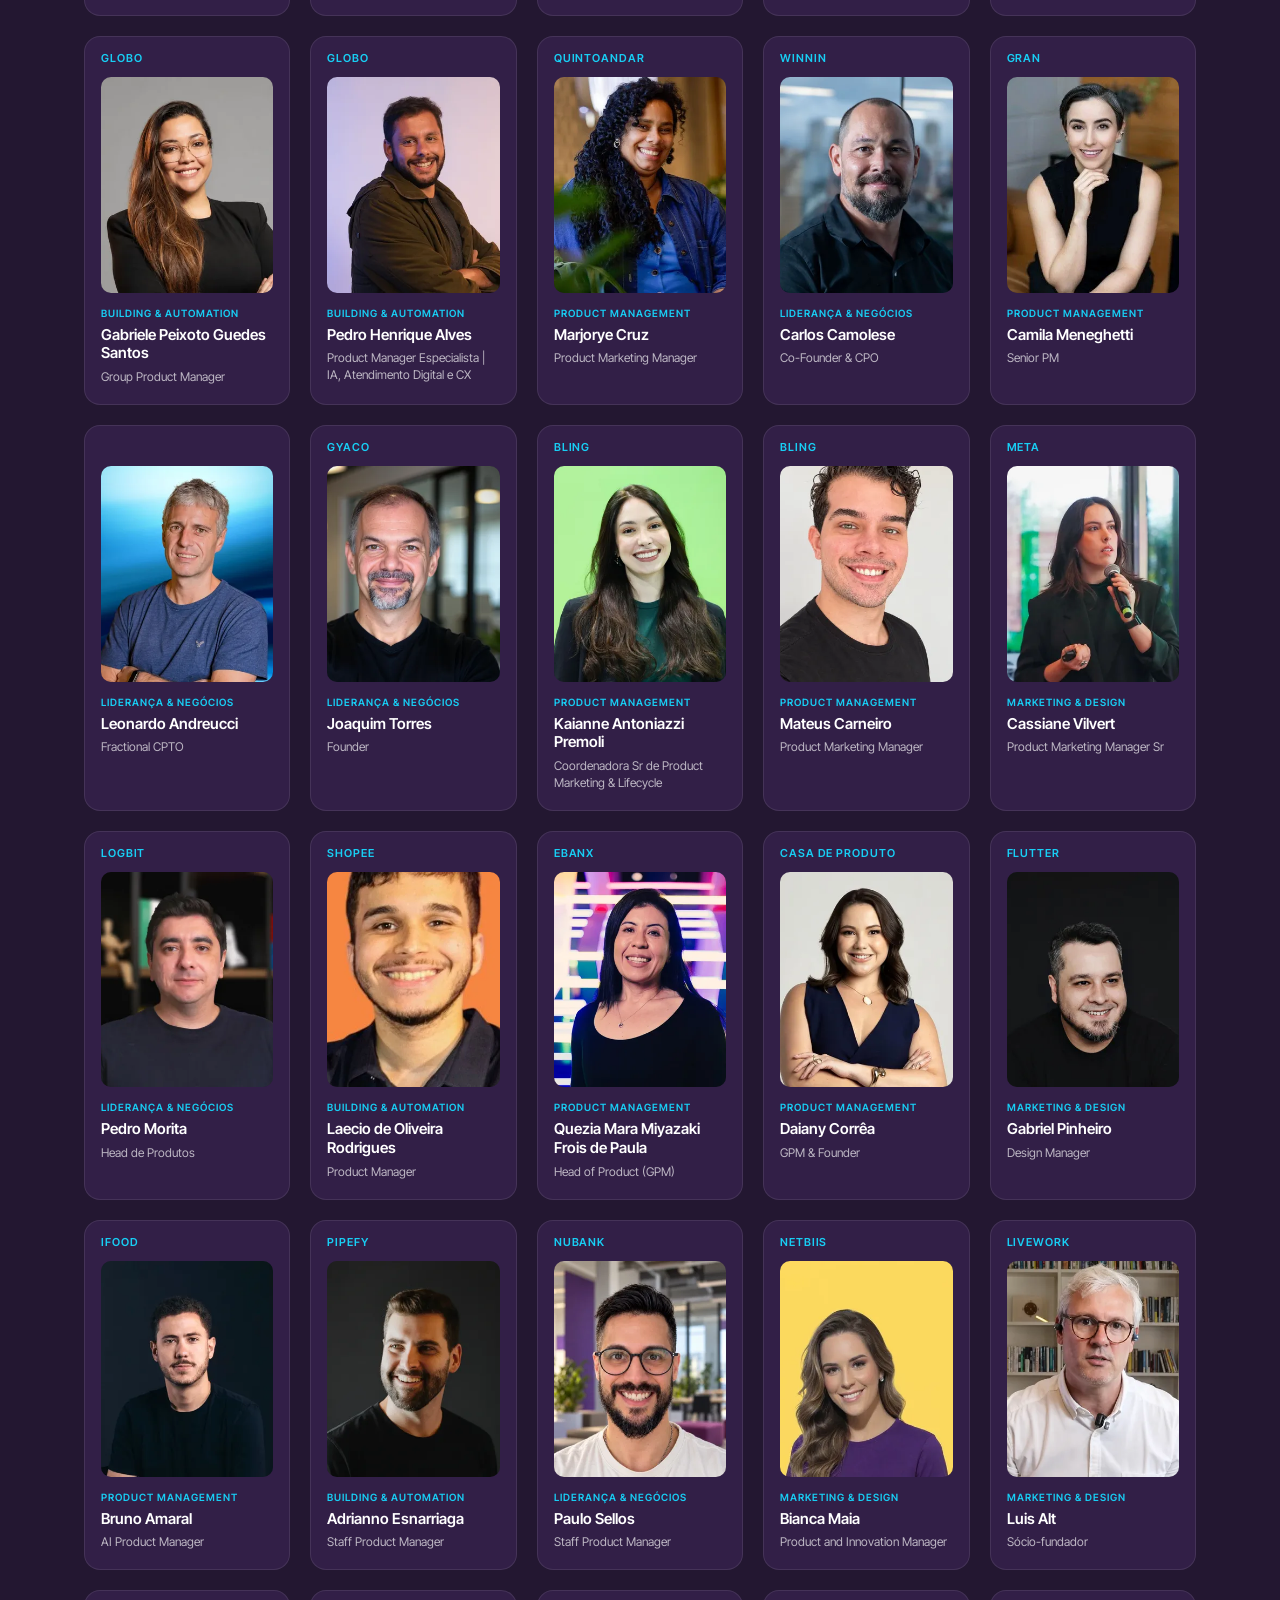
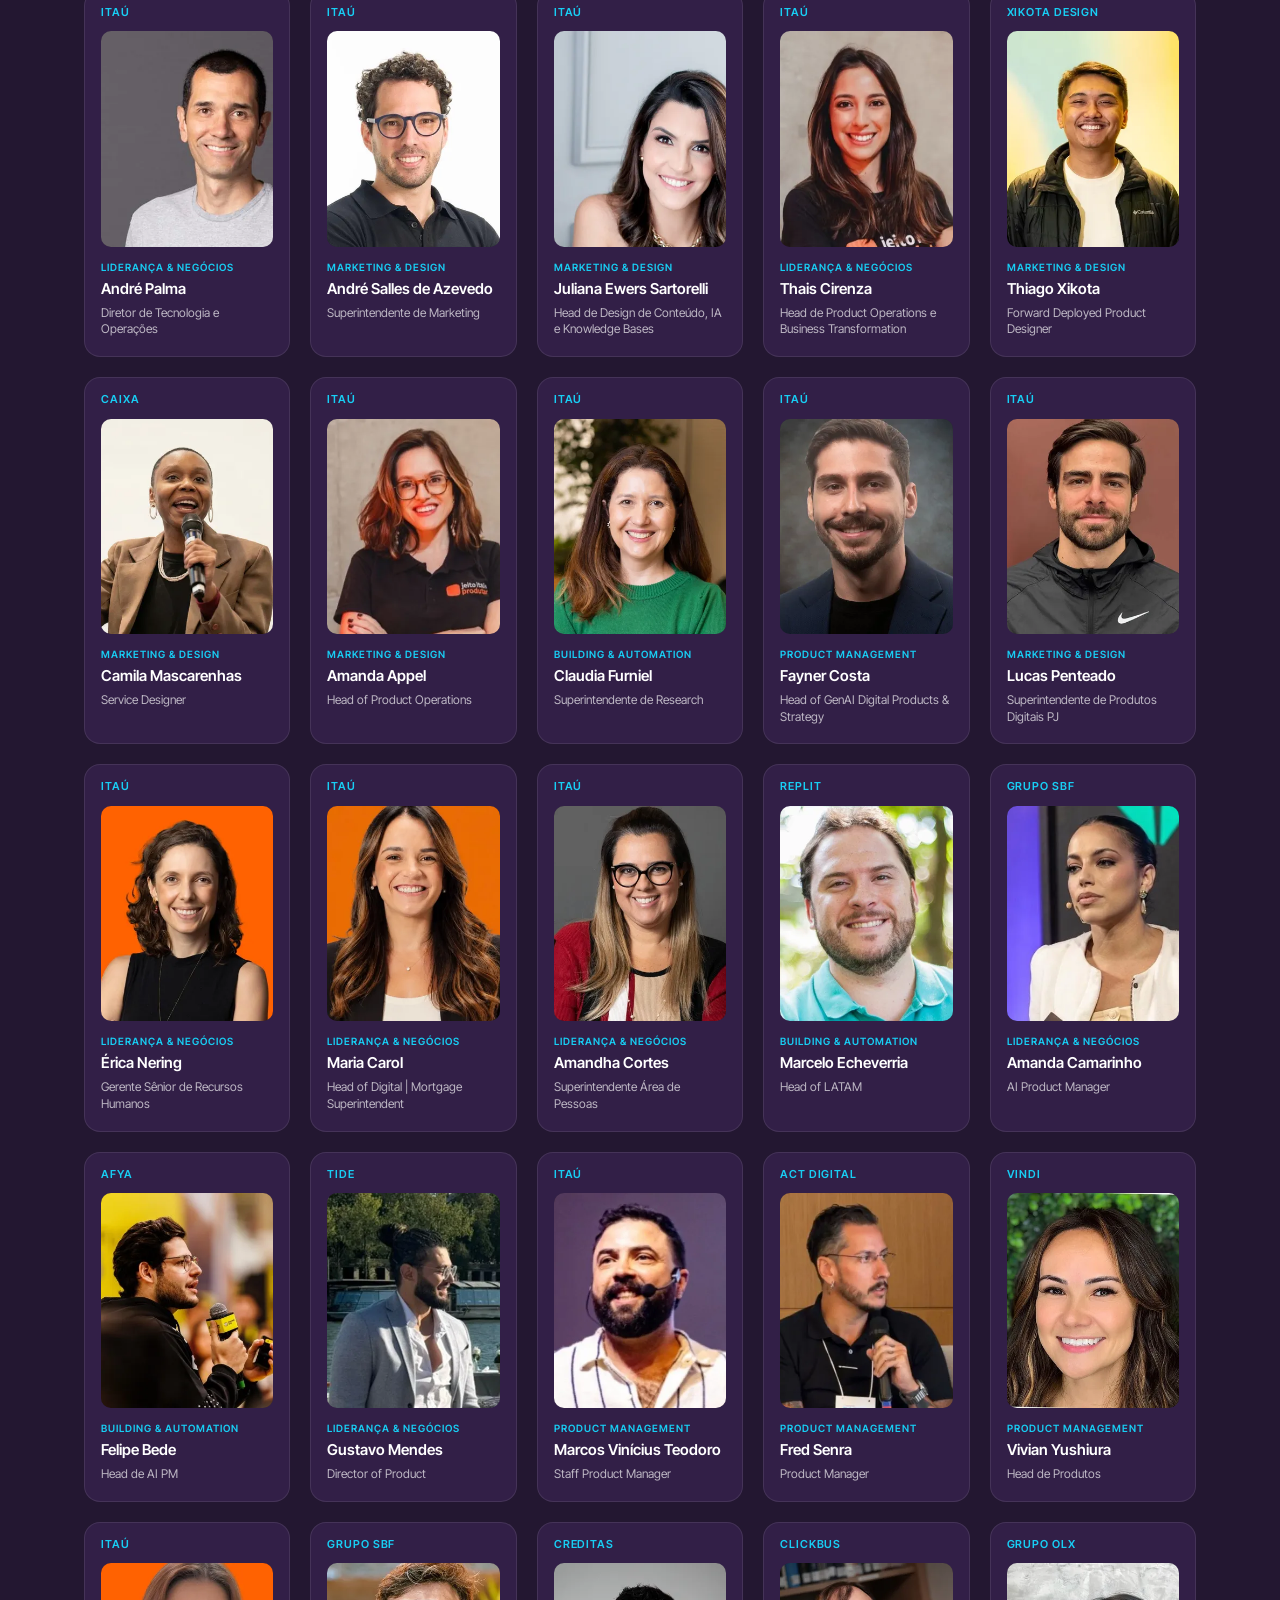
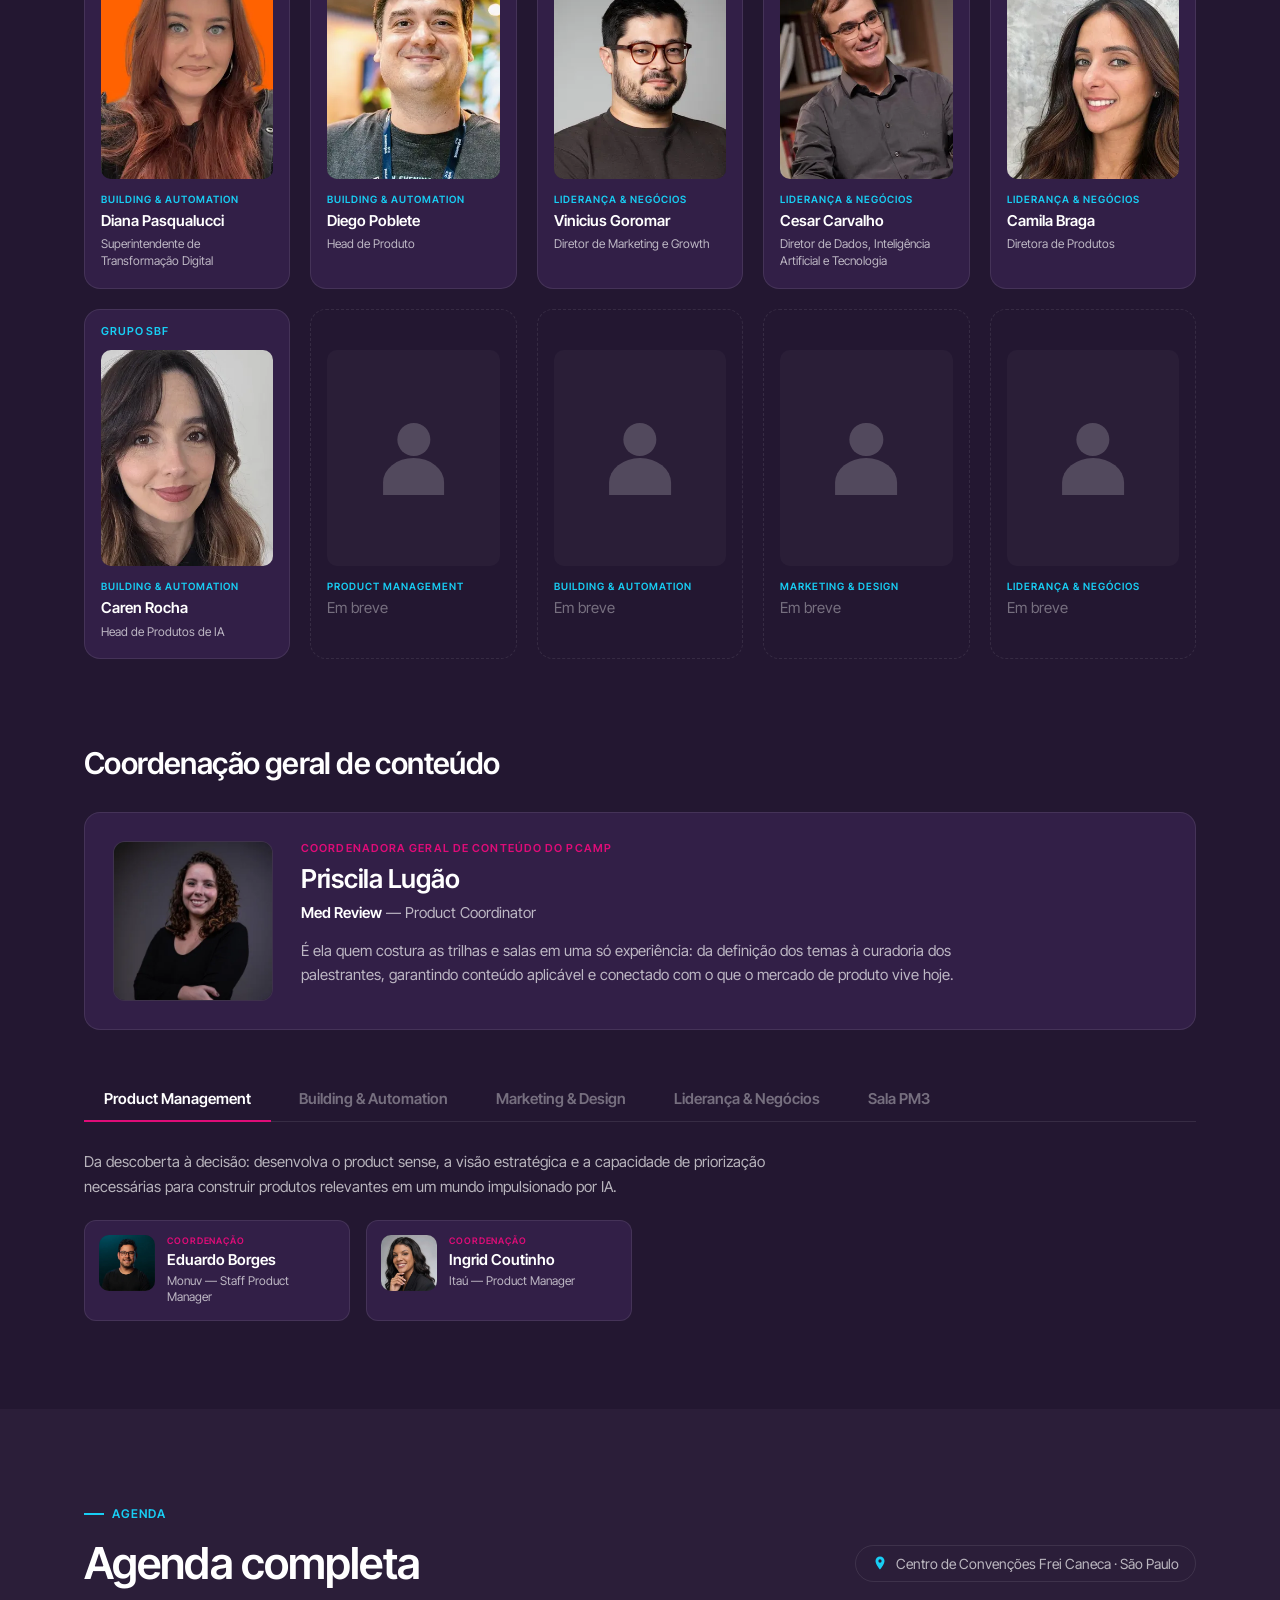
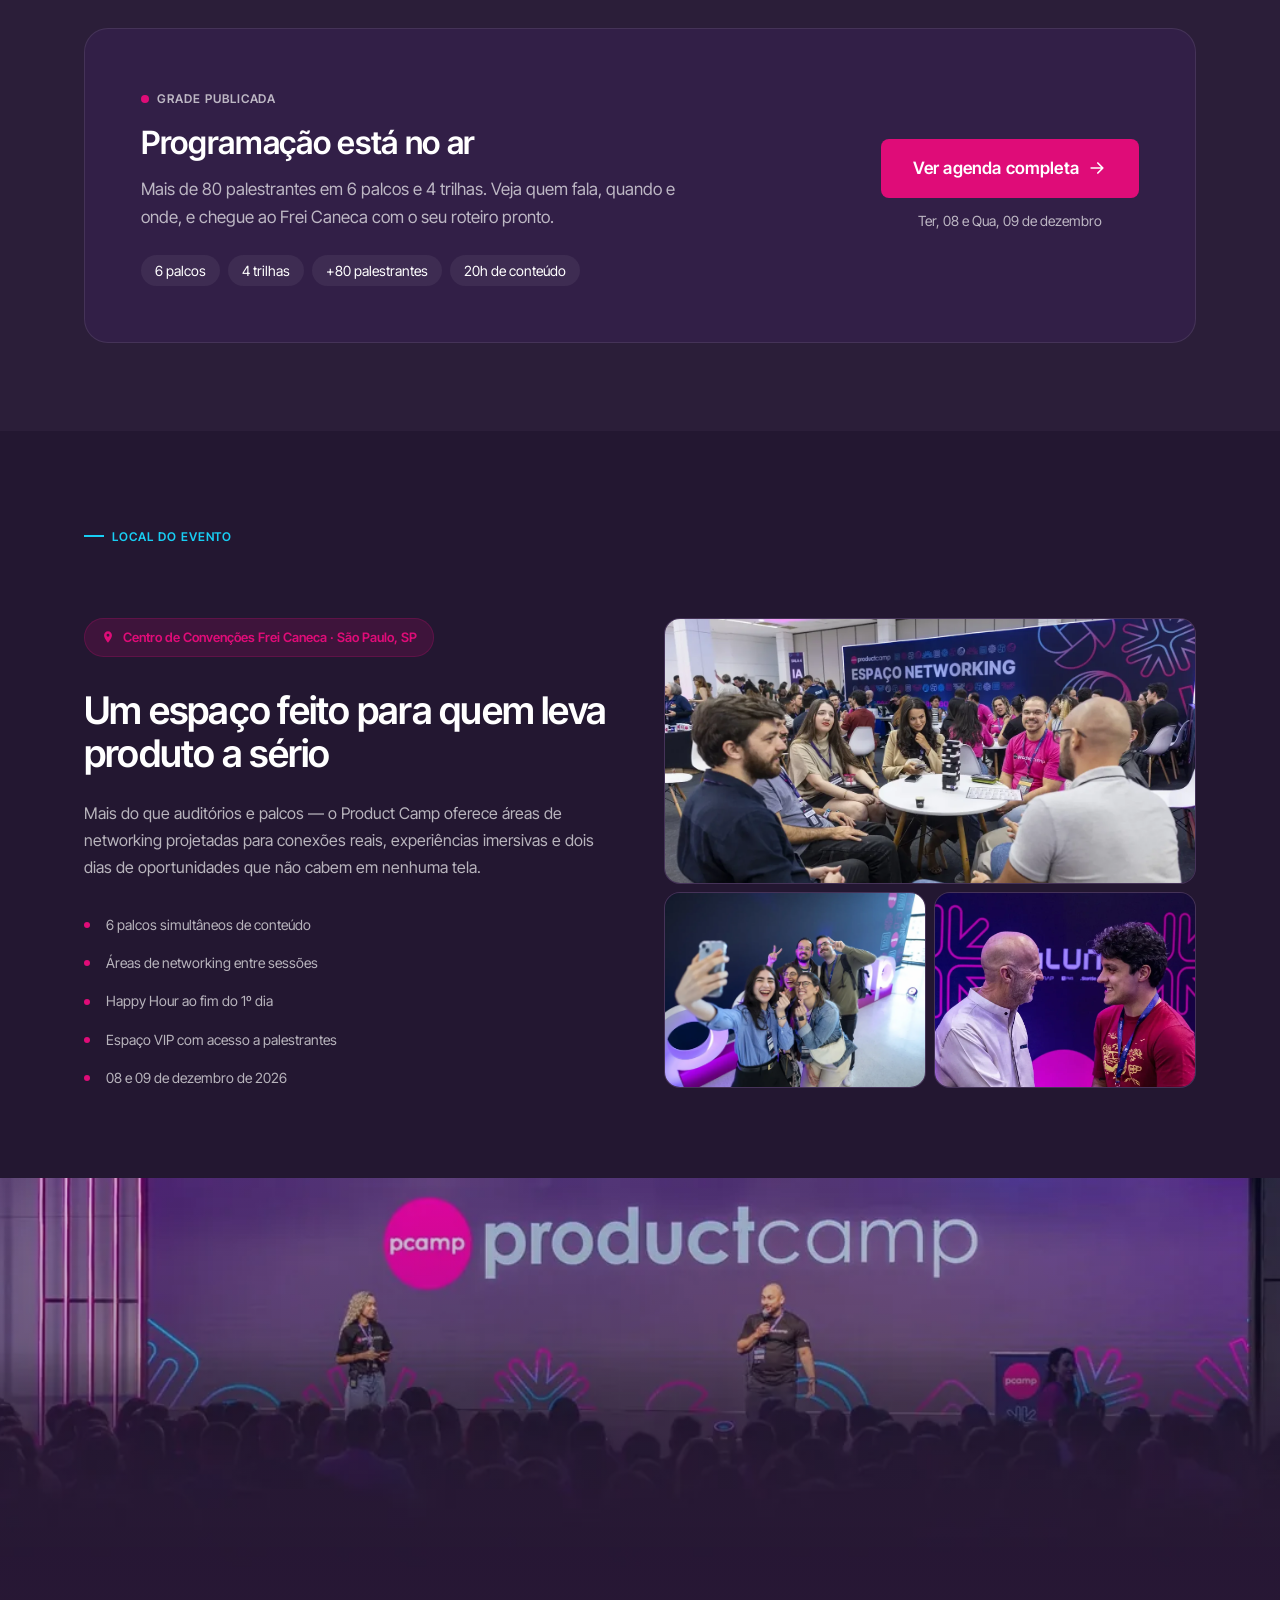
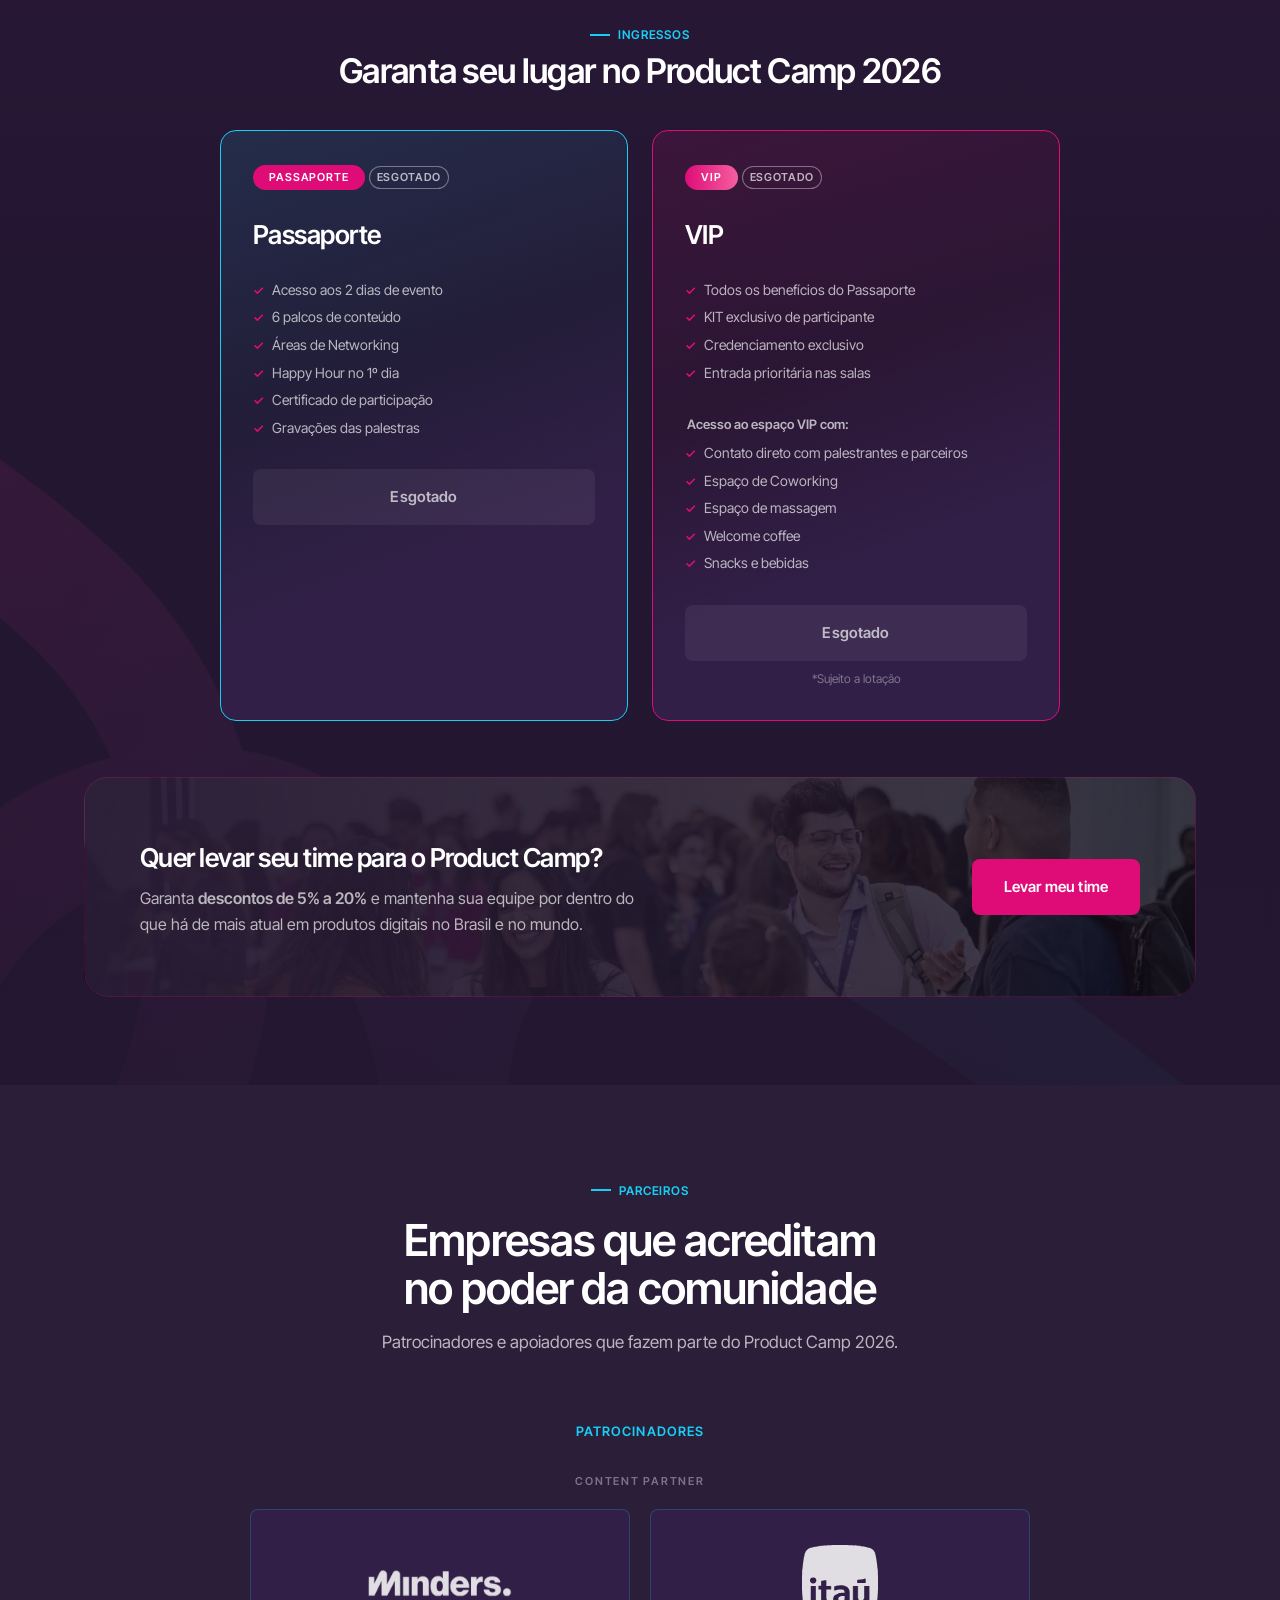
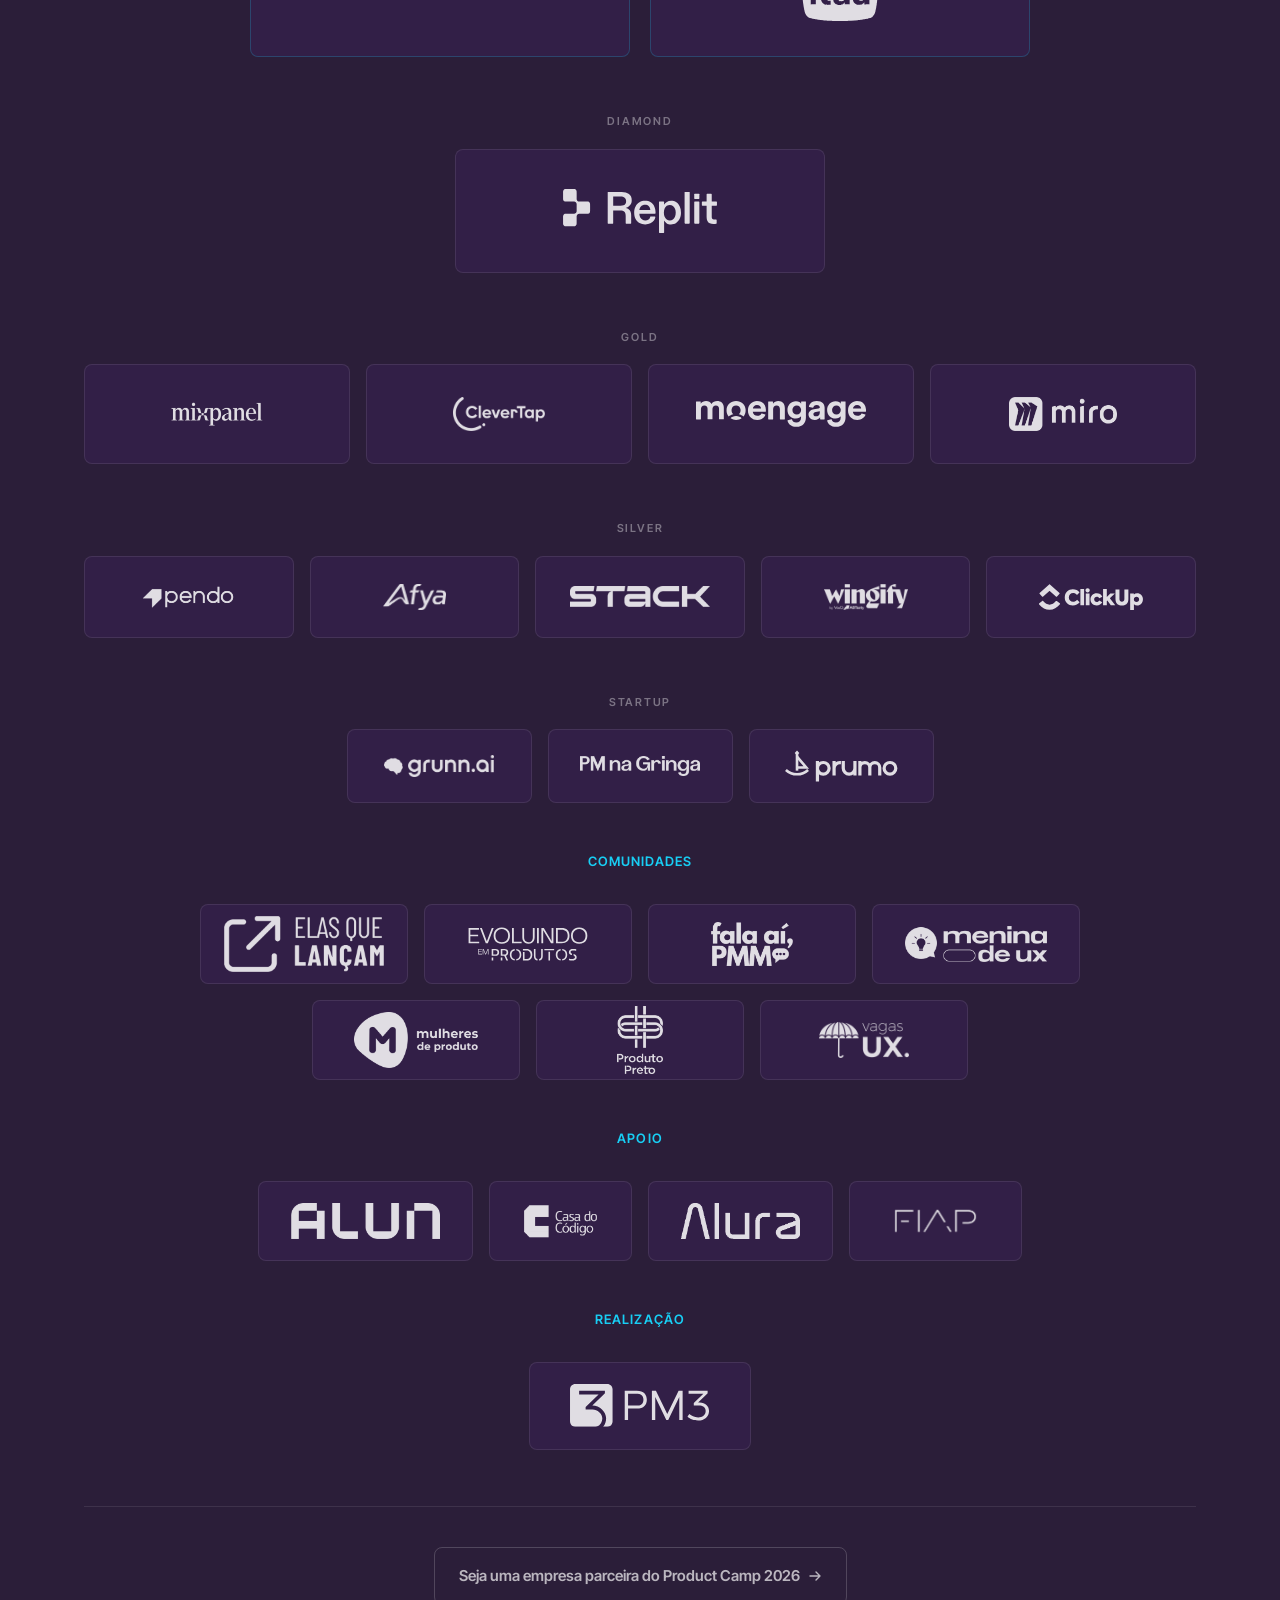
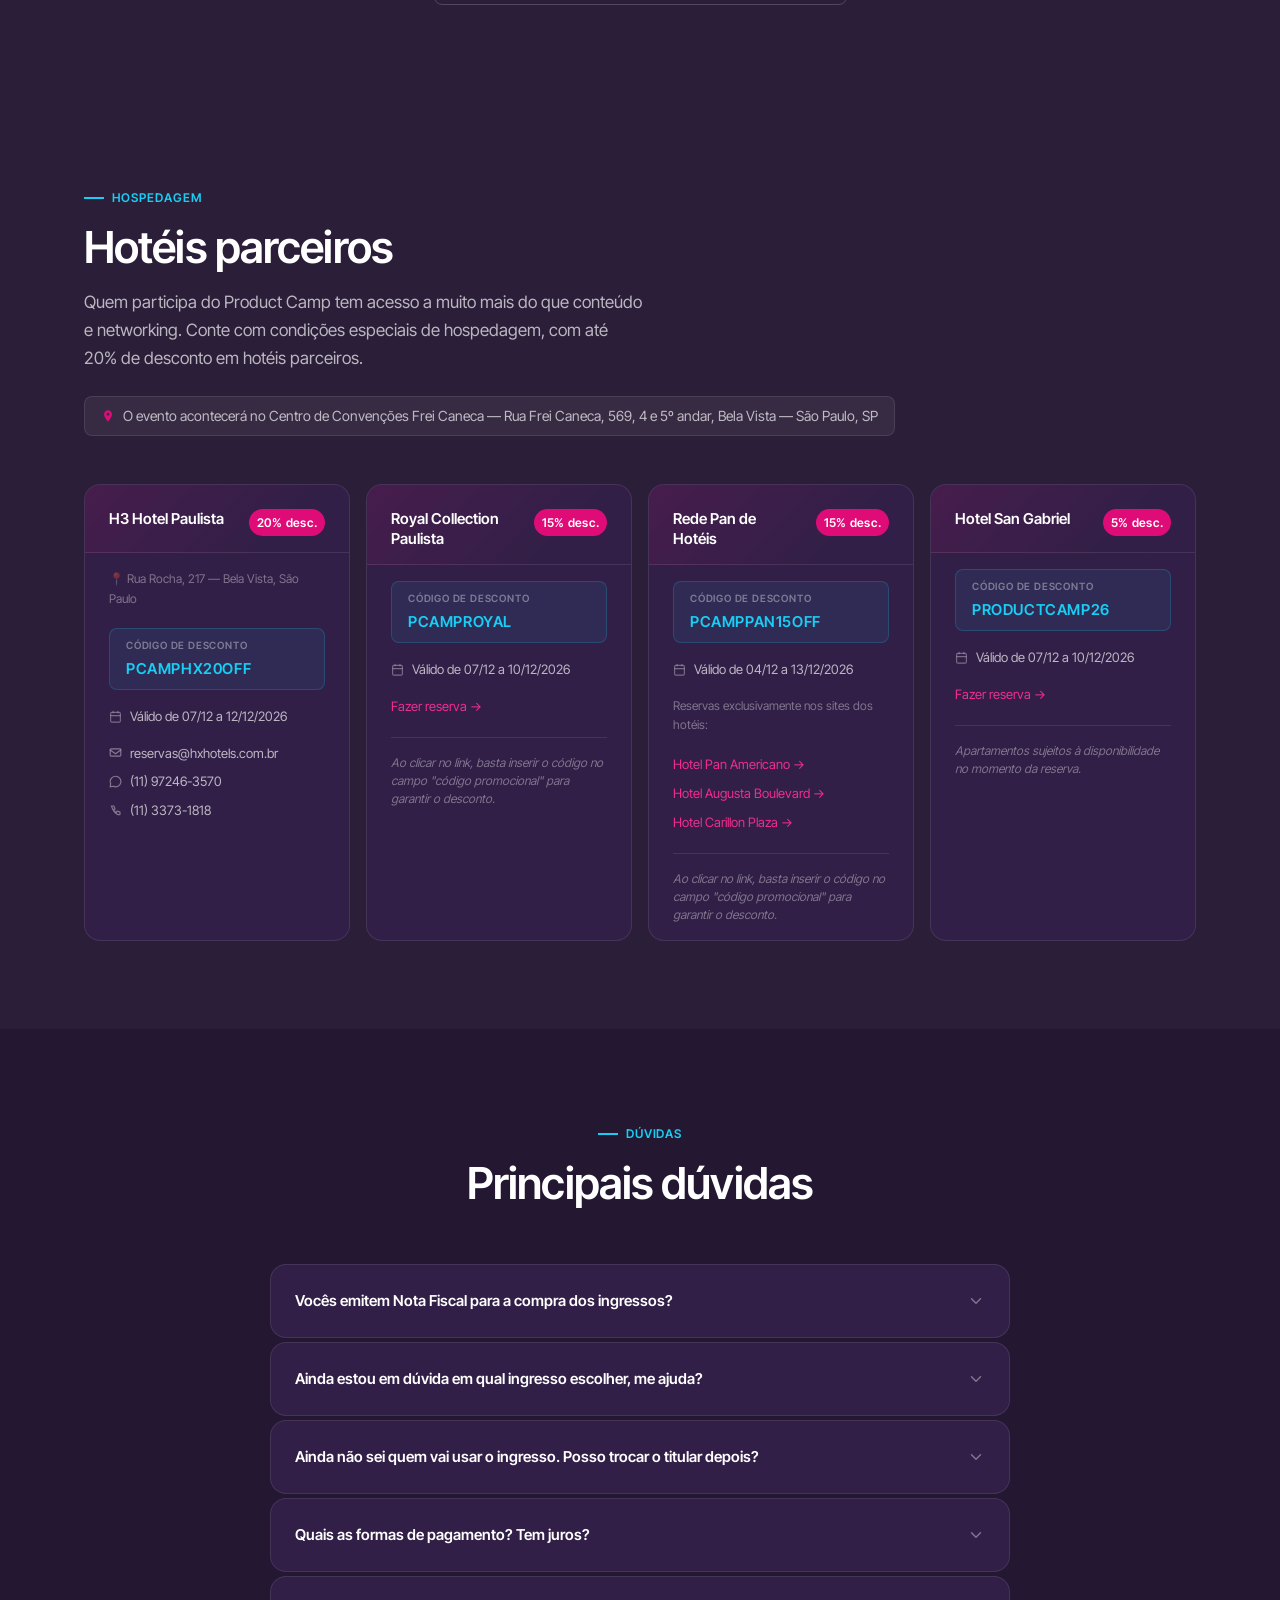
==== commit e21e9e0f: "feat(ingressos): Passaporte esgotado programado para 02/12 A partir de 2026-12-02 00:00 (BRT), o pca" ====
--- a/index.html
+++ b/index.html
@@ -4403,13 +4403,14 @@
       <div class="tickets-grid">
 
         <!-- PASSAPORTE -->
-        <div class="ticket-card featured featured--cyan">
+        <div class="ticket-card featured featured--cyan" data-pcamp-passaporte>
           <div class="ticket-badge">Passaporte</div>
           <!-- Lote e preço do Passaporte: o HTML traz o lote vigente no deploy
                como base estática; assets/js/pcamp-countdown-lotes.js troca
                badge, preço e JSON-LD sozinho quando um lote posterior do
-               calendário estiver ativo. Desde 25/11 não há lote no calendário
-               e o script não mexe aqui: o selo abaixo é o texto final. -->
+               calendário estiver ativo. Desde 25/11 não há lote no calendário.
+               Em 02/12 (PASSAPORTE_ESGOTADO_EM) o script deixa este card no
+               formato do VIP esgotado: selo, sem preço e botão desativado. -->
           <span class="lote-badge" data-pcamp-lote-badge>ÚLTIMOS INGRESSOS DISPONÍVEIS</span>
           <div class="ticket-name">Passaporte</div>
           <div class="ticket-price">
@@ -4423,7 +4424,7 @@
             <li>Certificado de participação</li>
             <li>Gravações das palestras</li>
           </ul>
-          <a href="https://www.sympla.com.br/evento/product-camp-2026-sao-paulo/3220593" target="_blank" class="btn-primary btn-cyan btn-block">
+          <a href="https://www.sympla.com.br/evento/product-camp-2026-sao-paulo/3220593" target="_blank" class="btn-primary btn-cyan btn-block" data-pcamp-passaporte-cta>
             Garantir ingresso
           </a>
         </div>
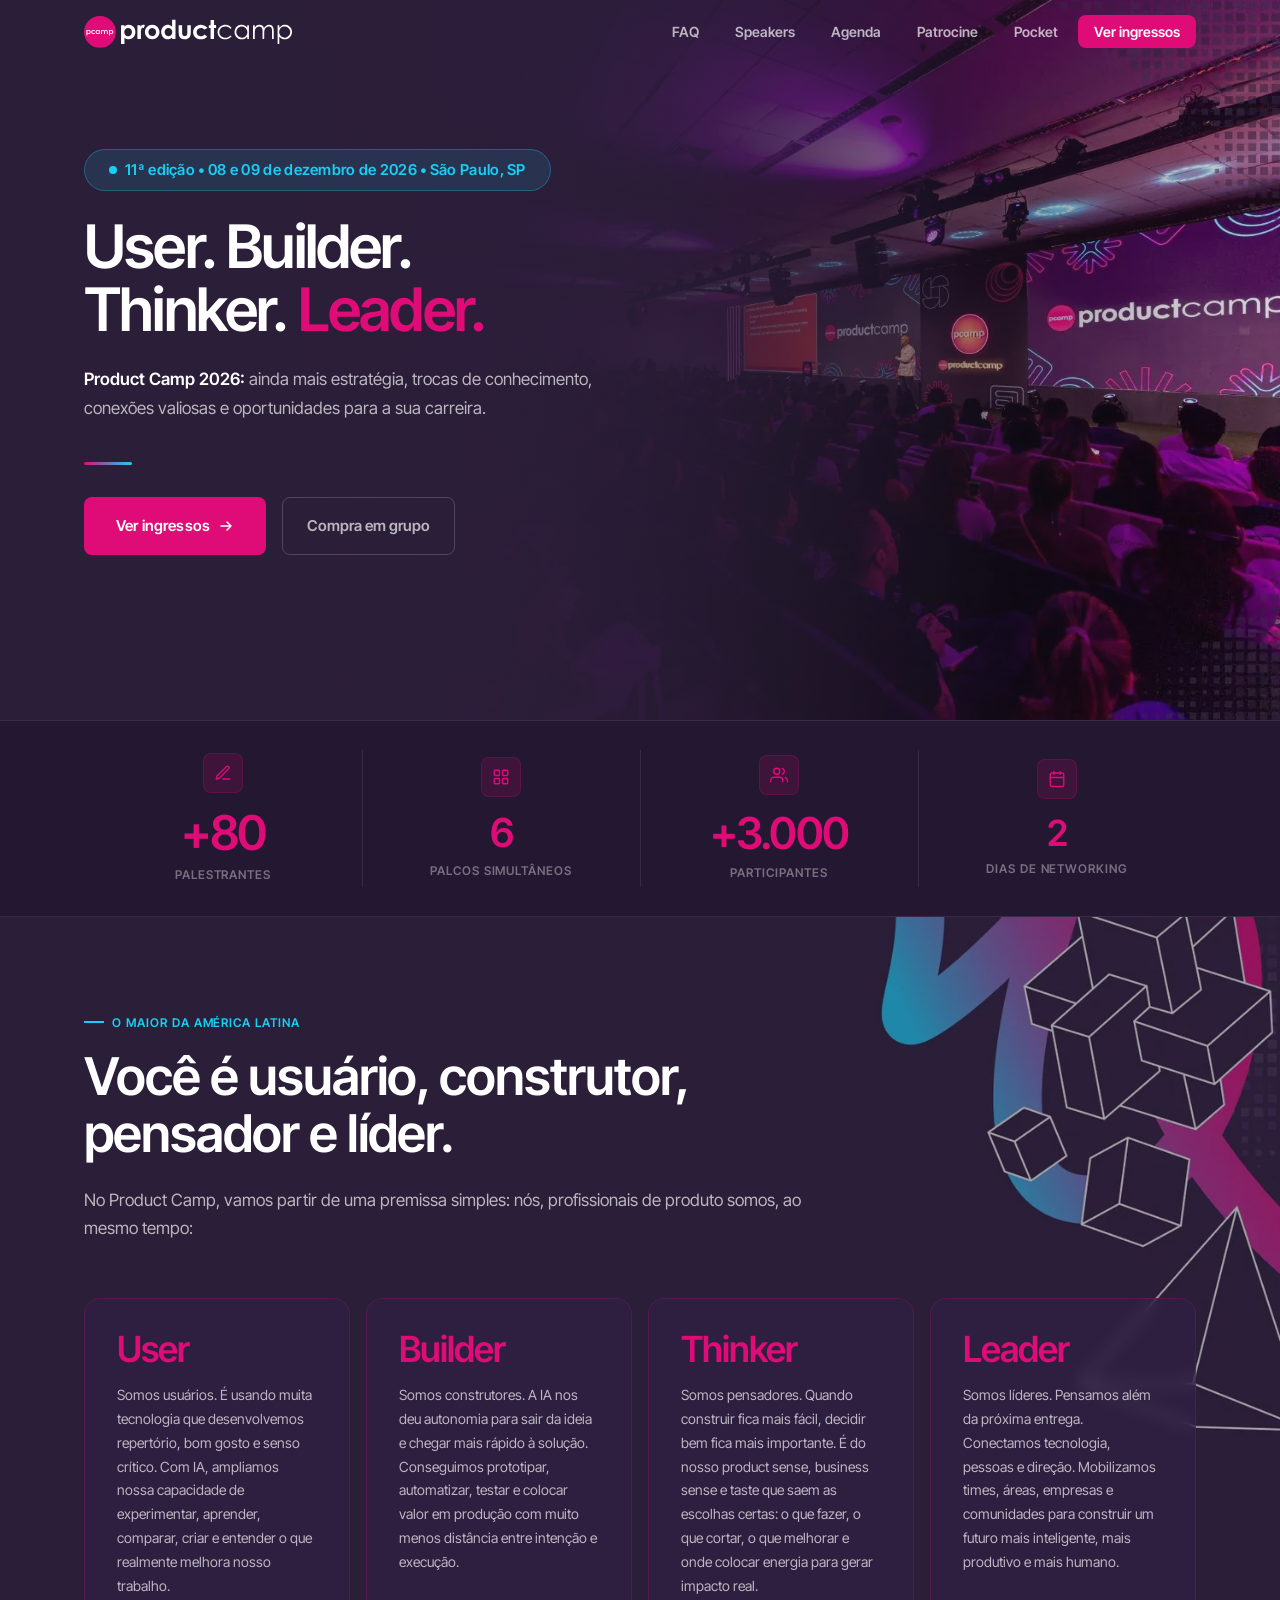
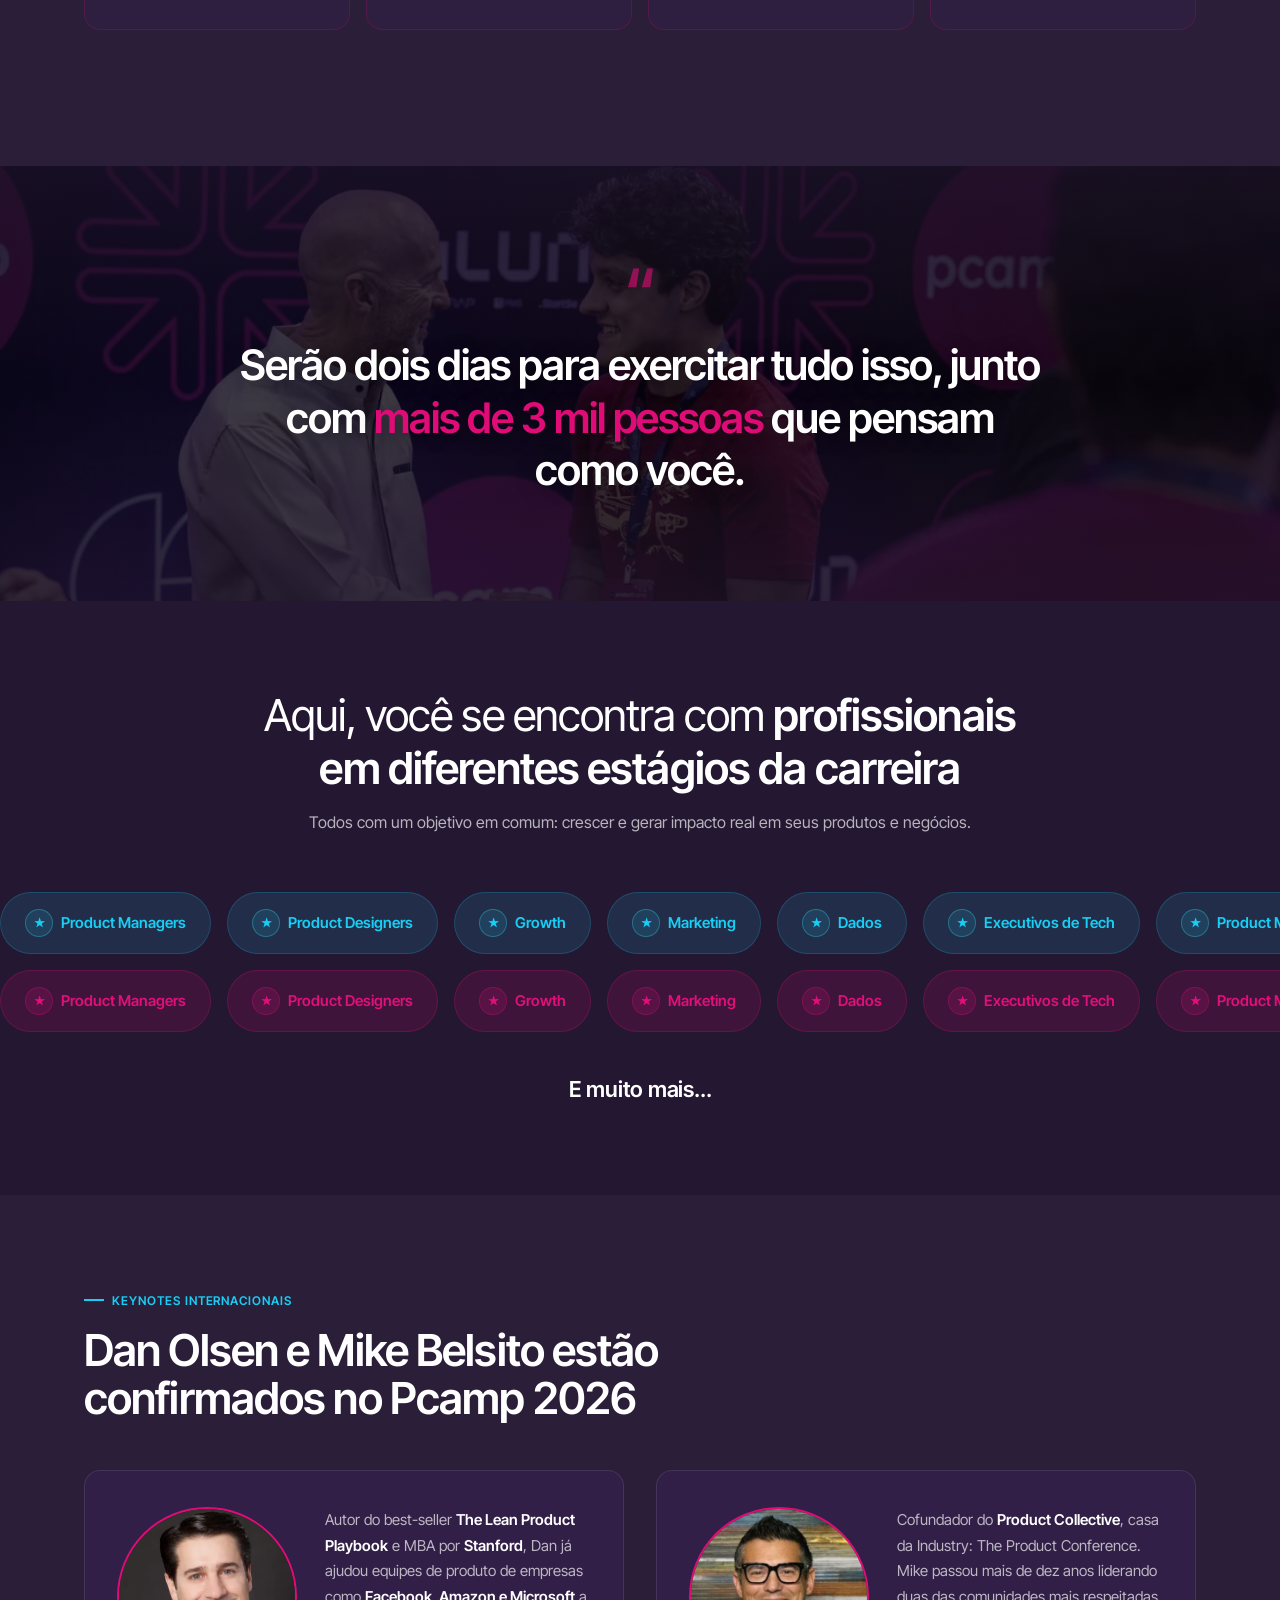
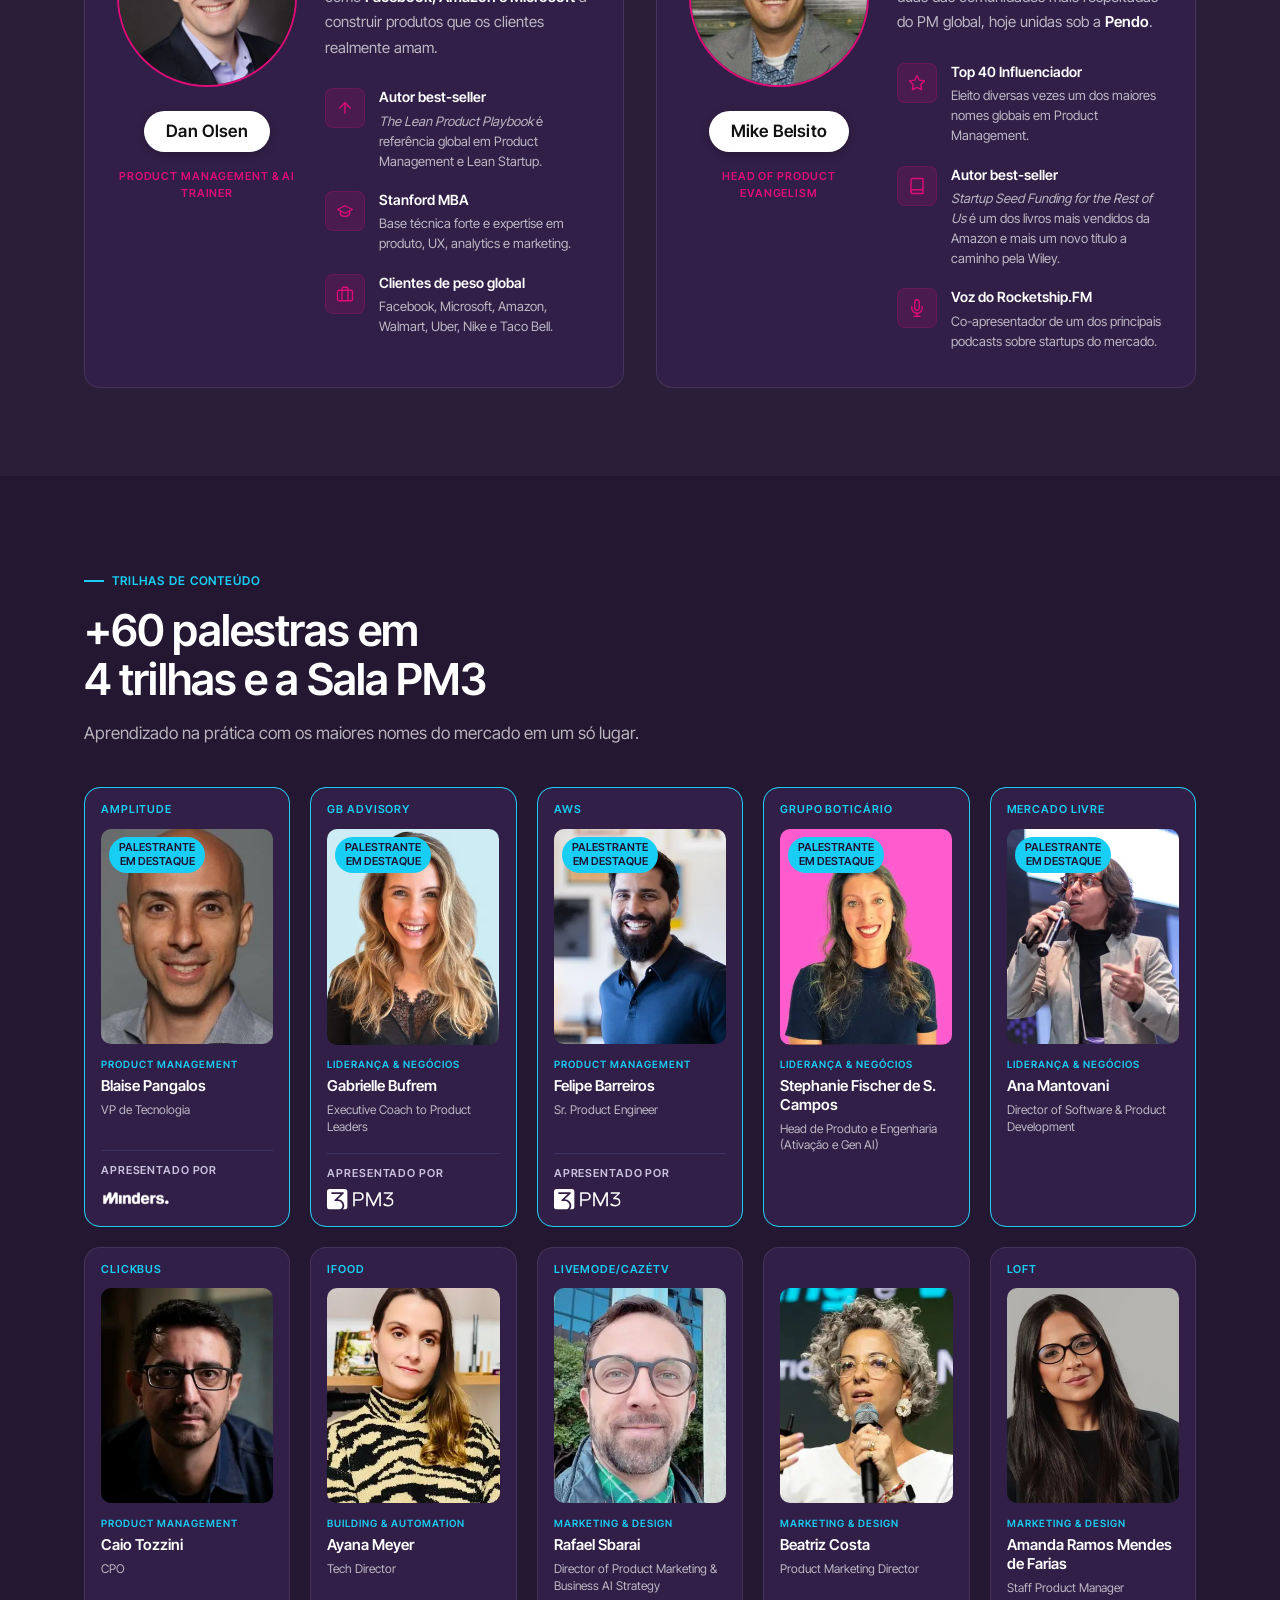
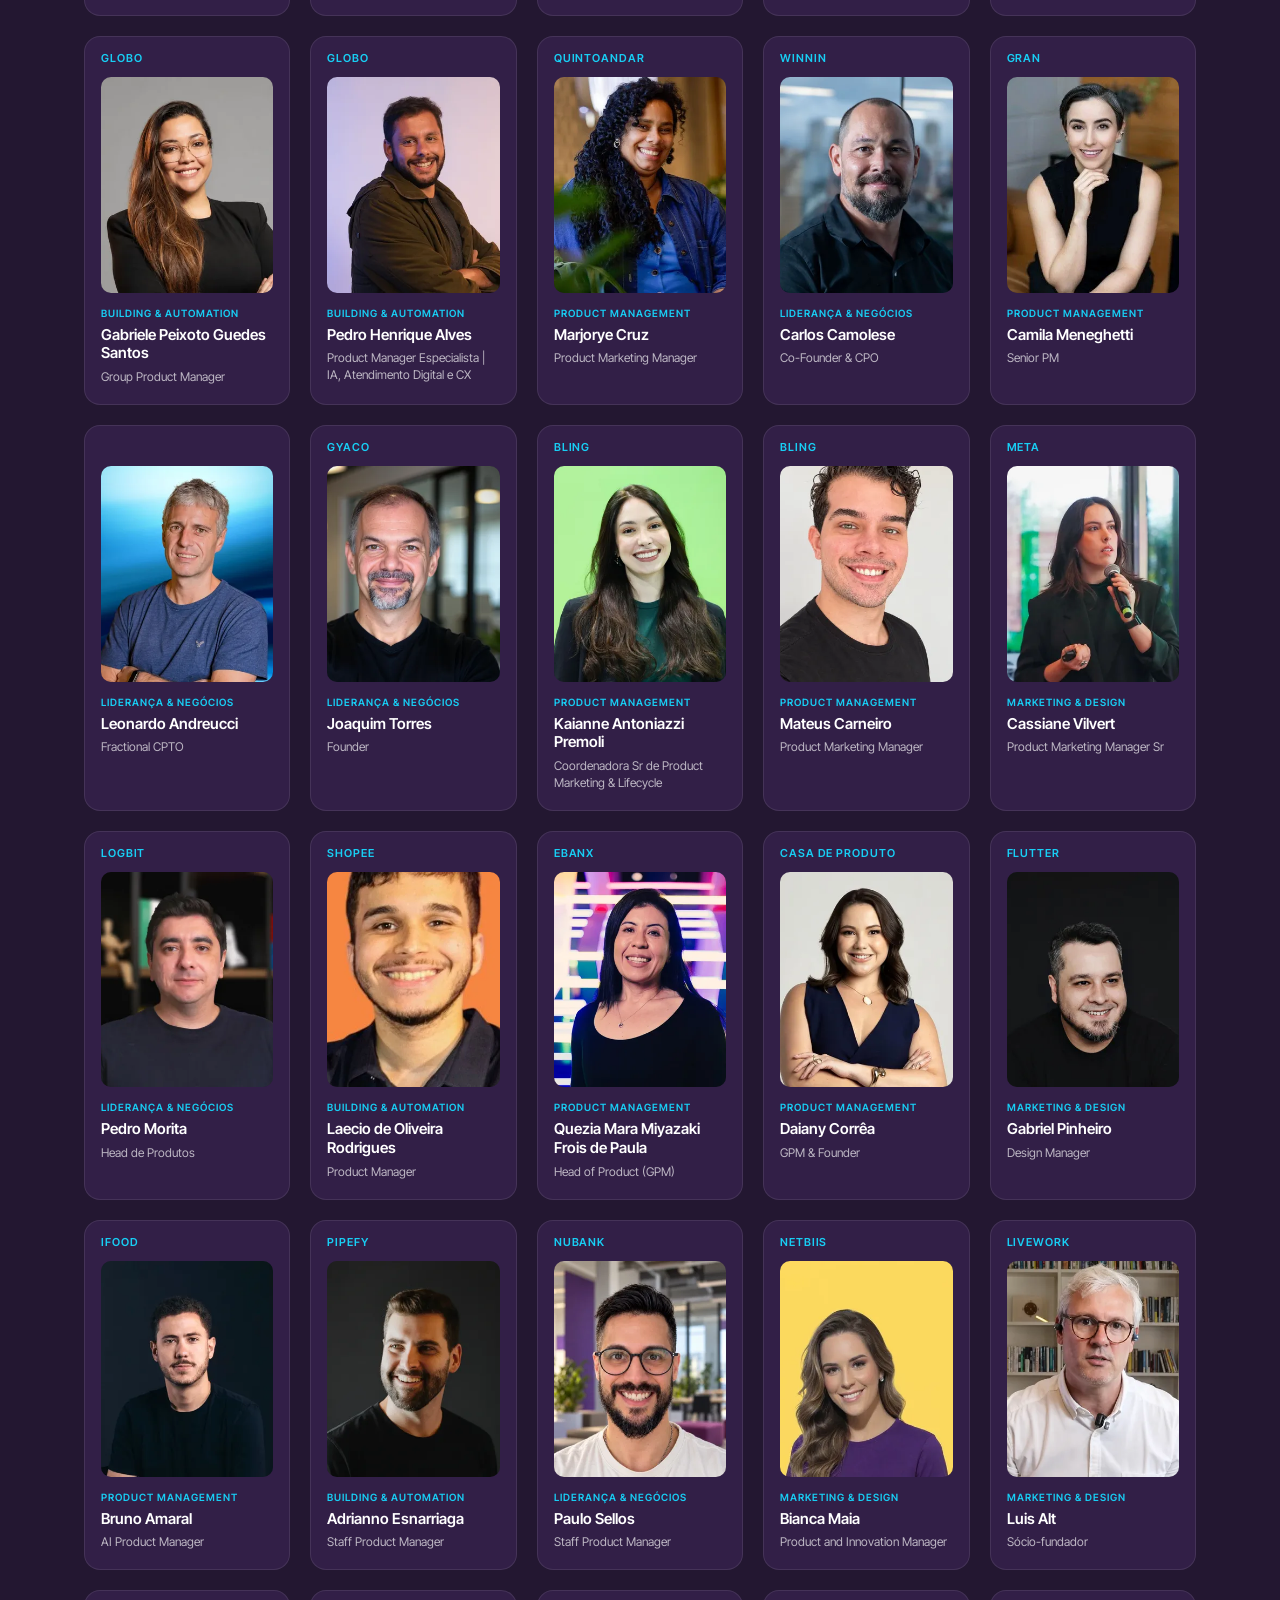
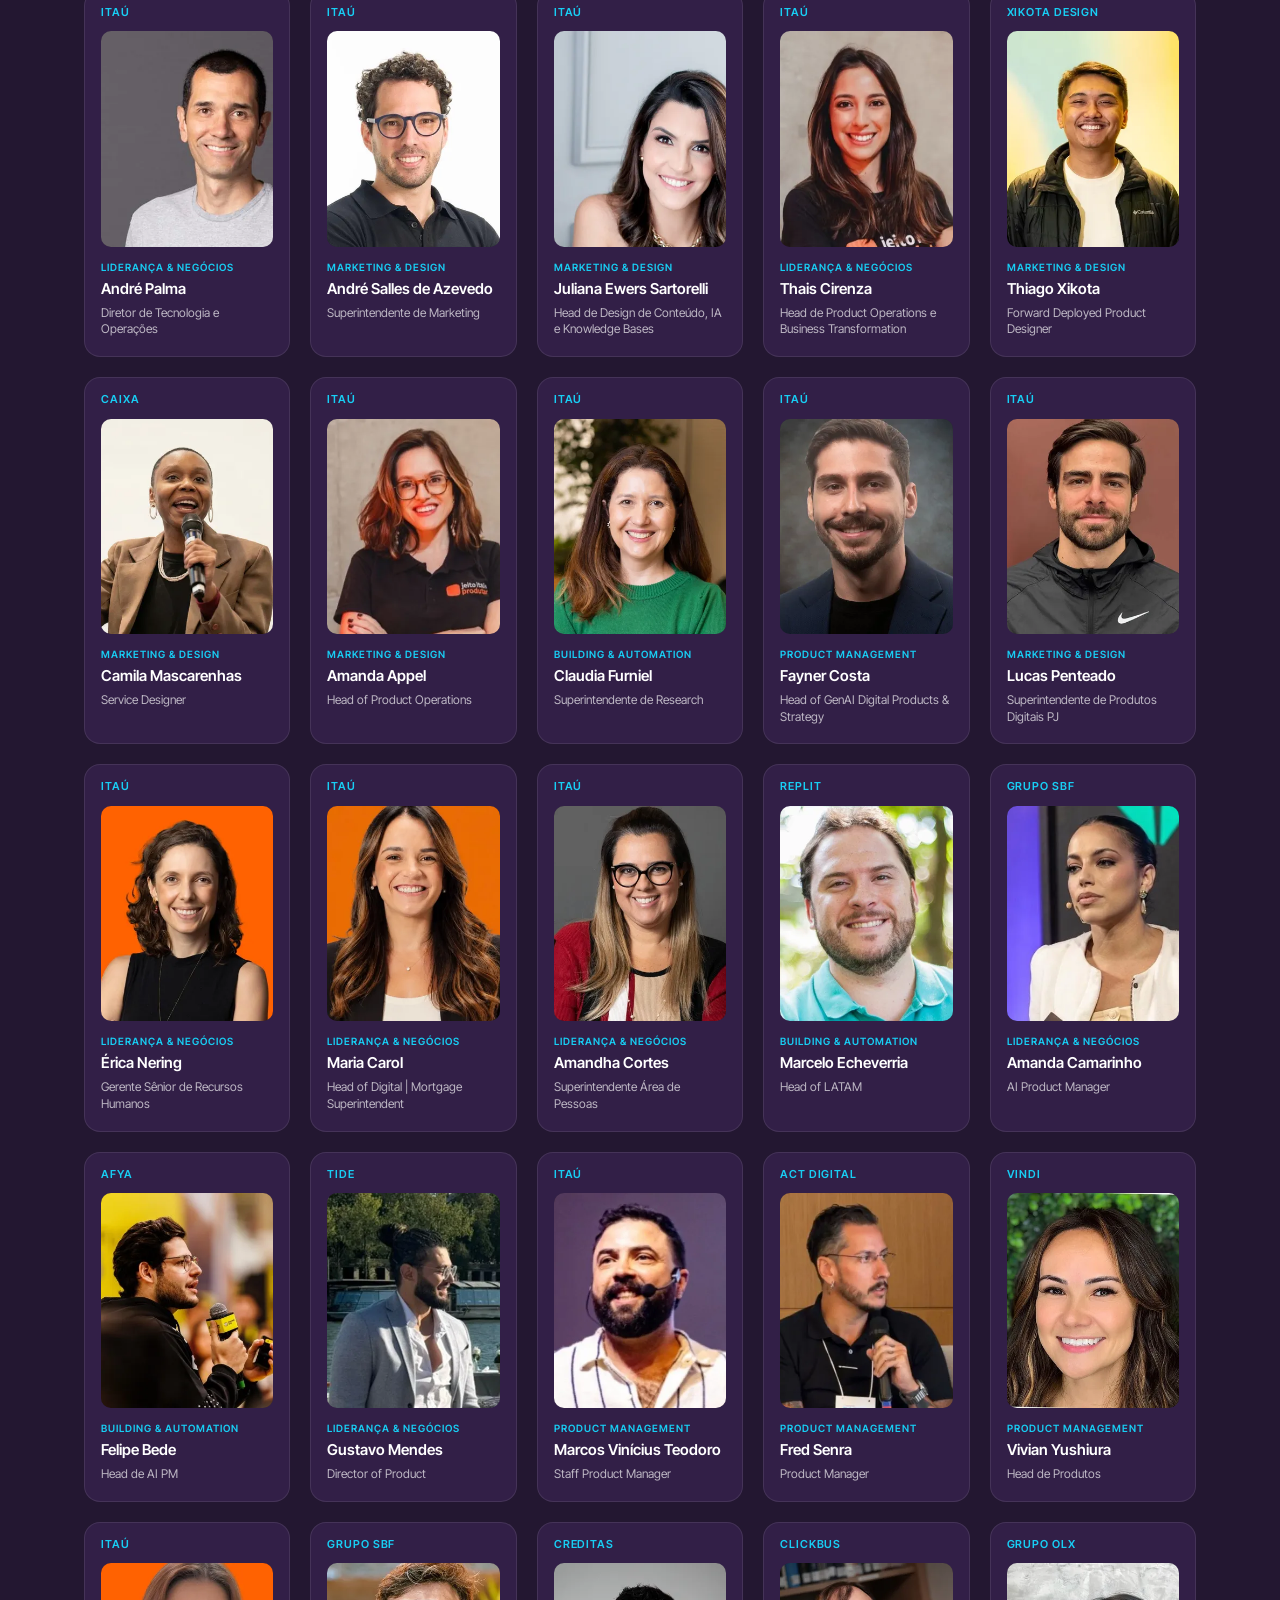
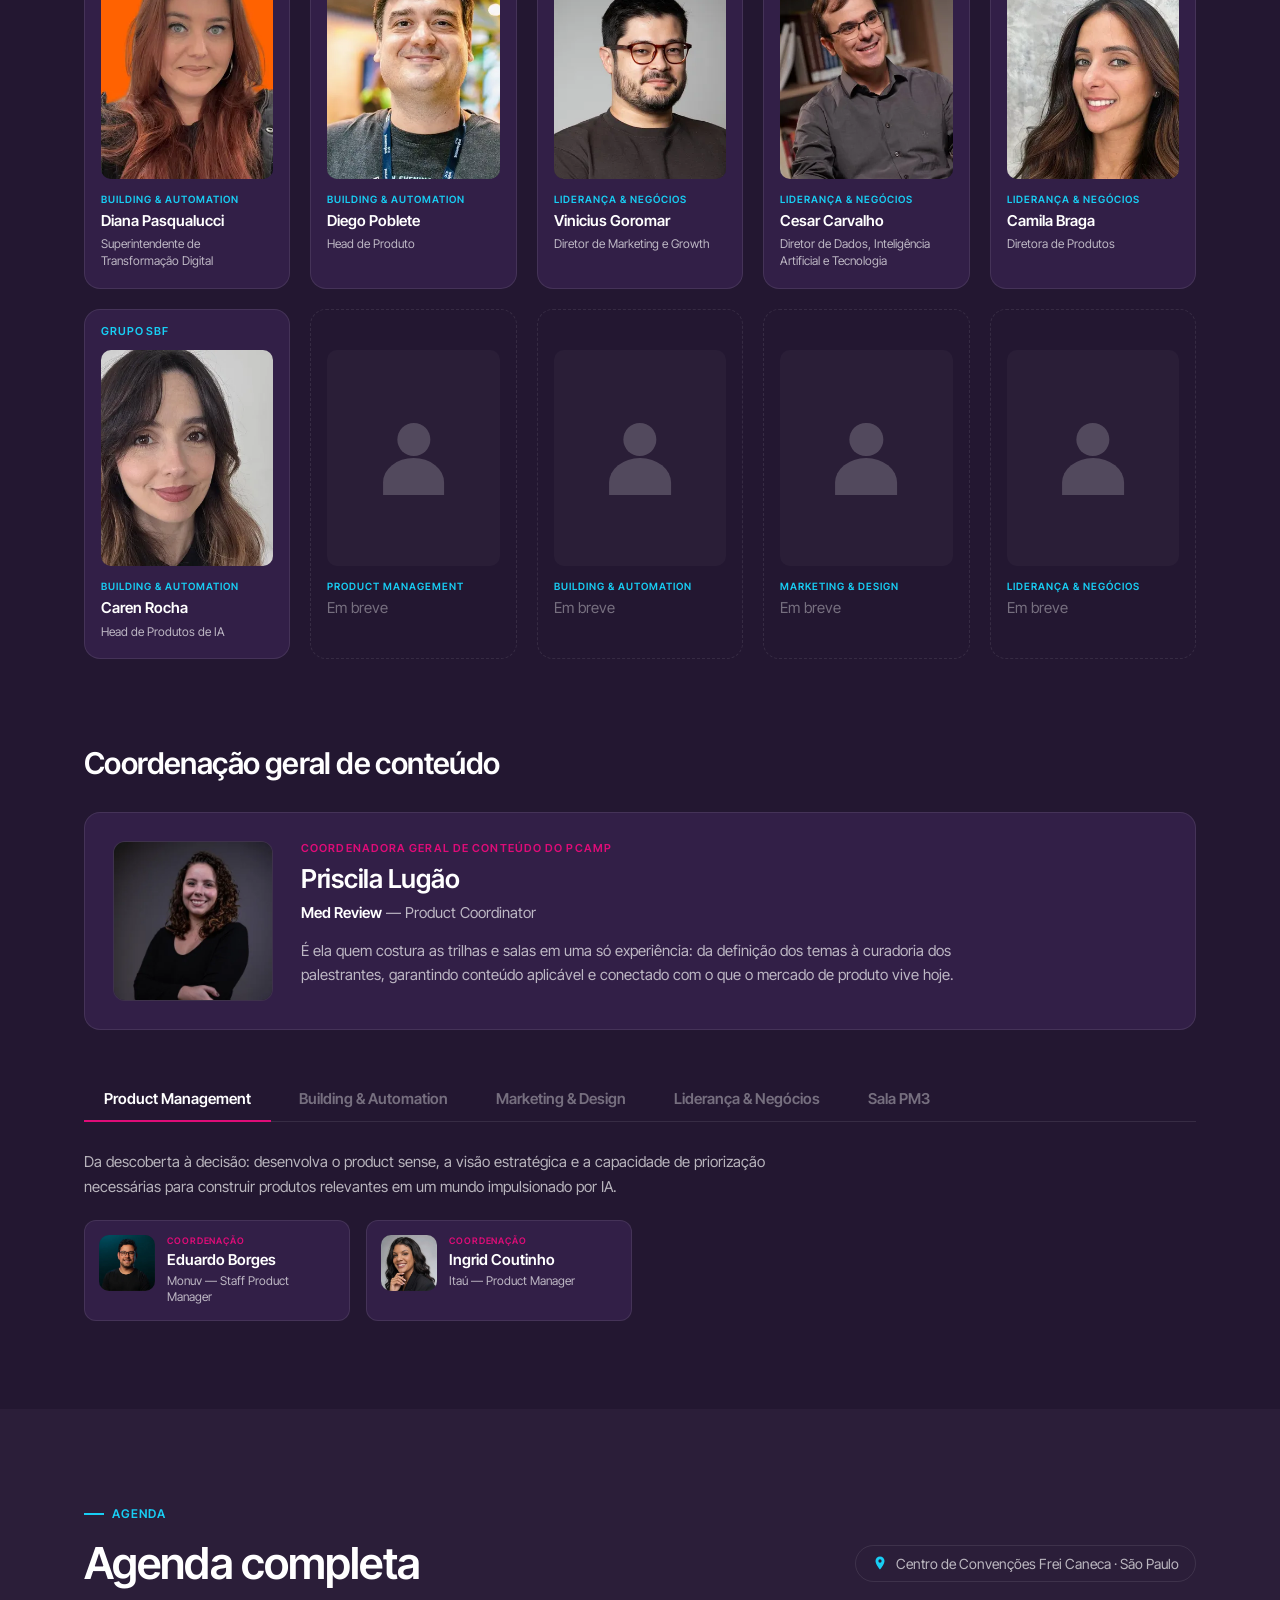
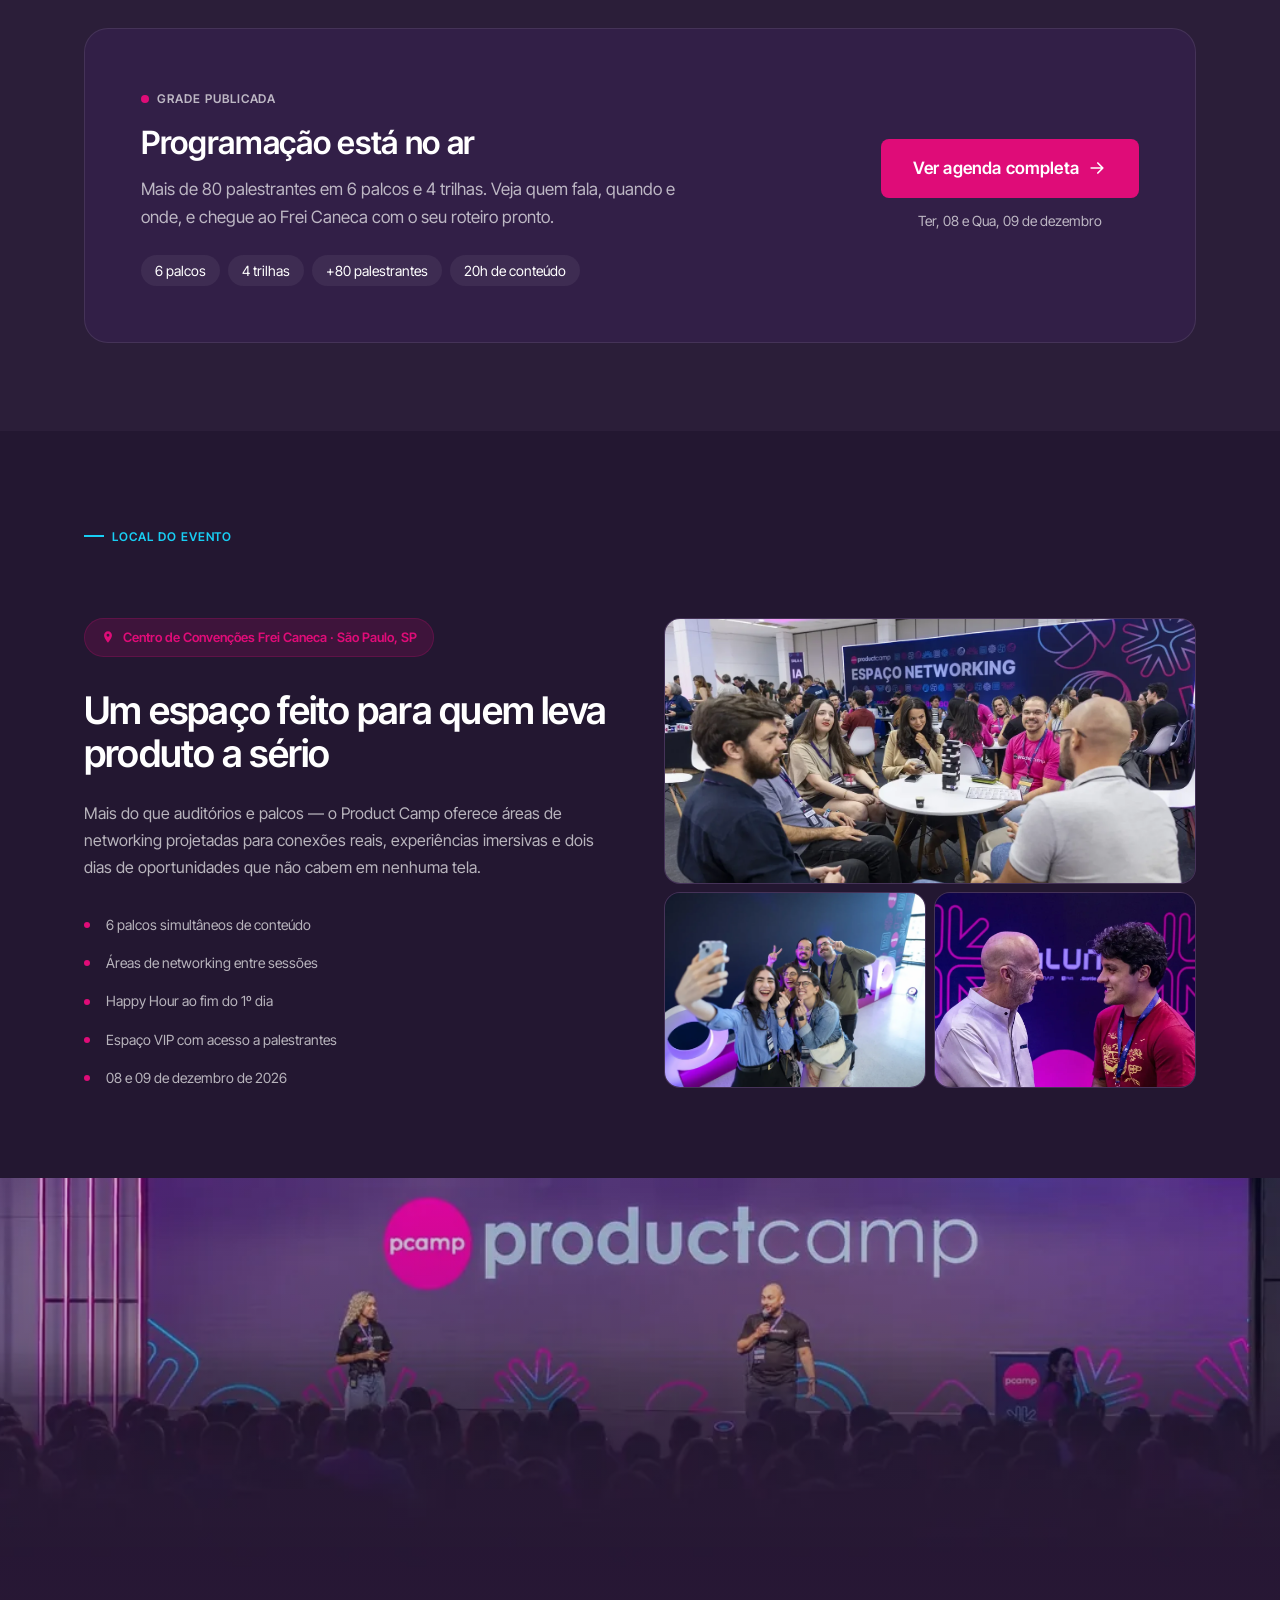
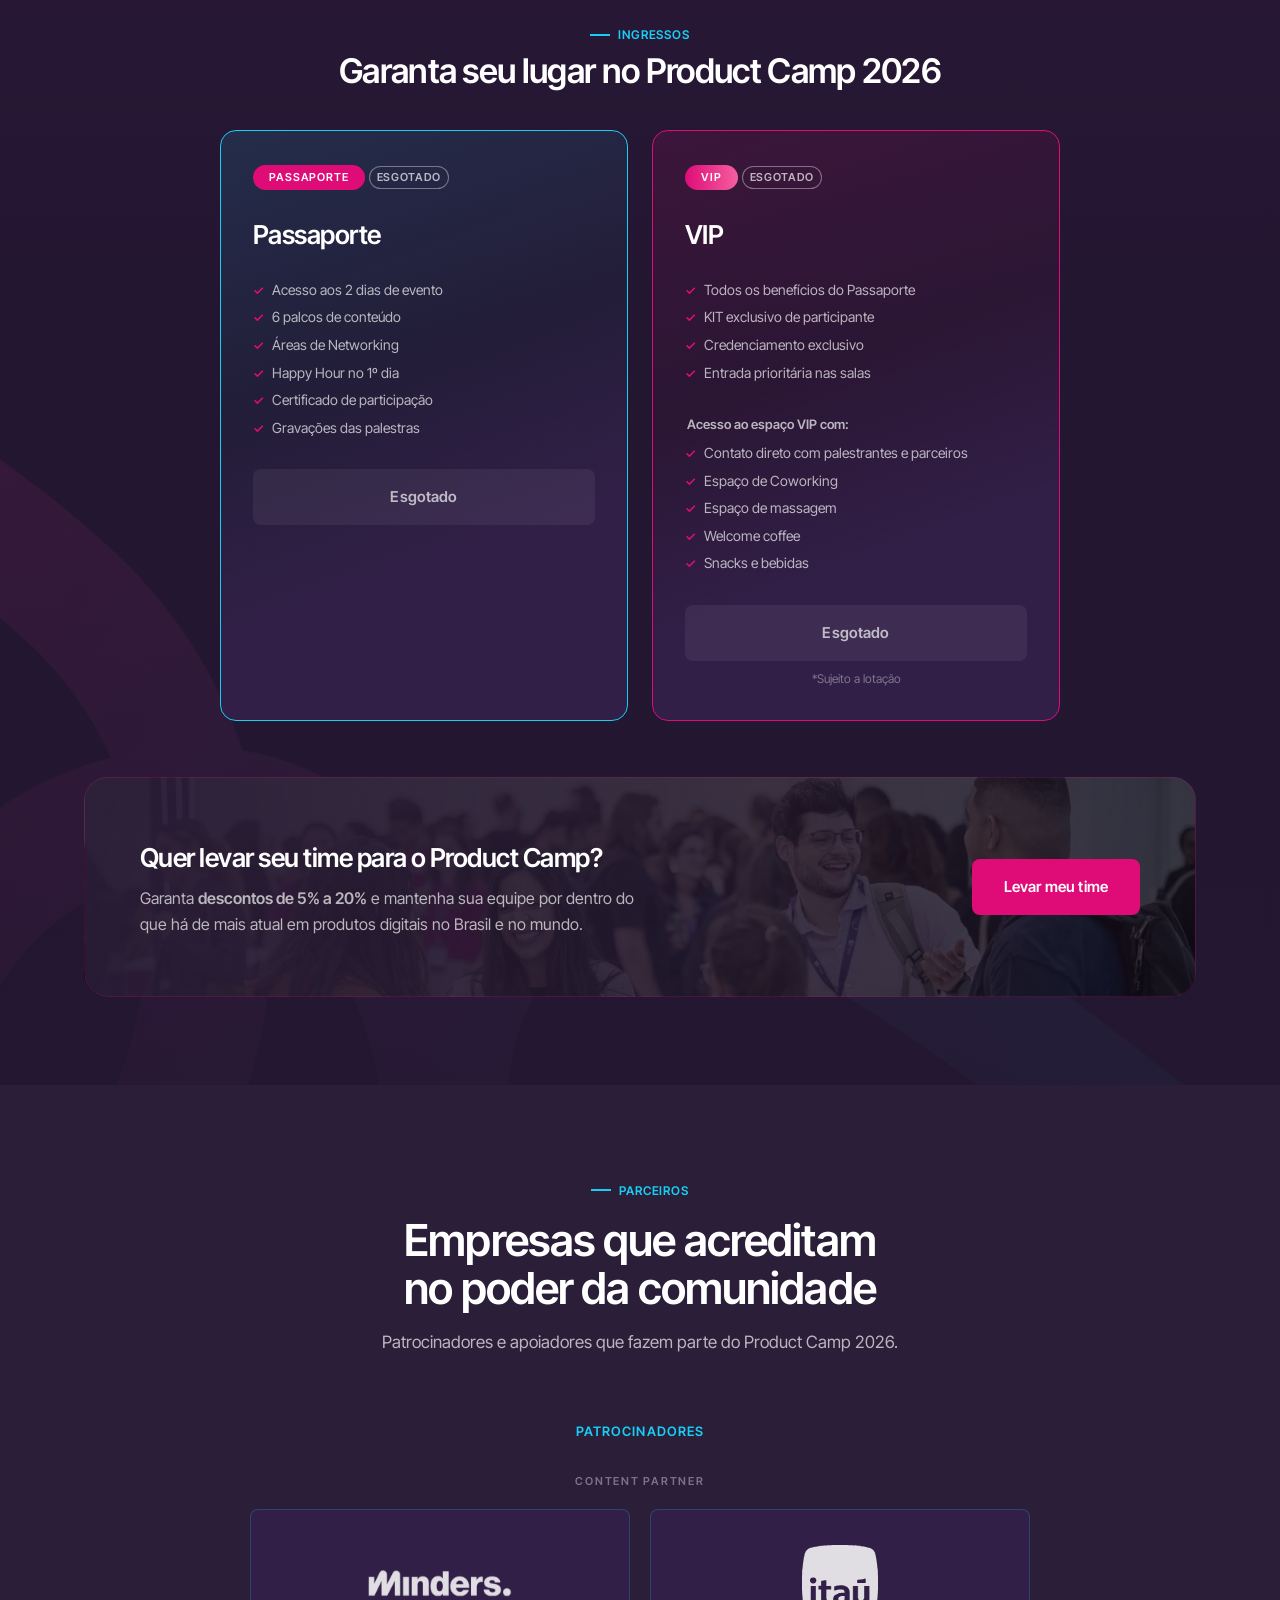
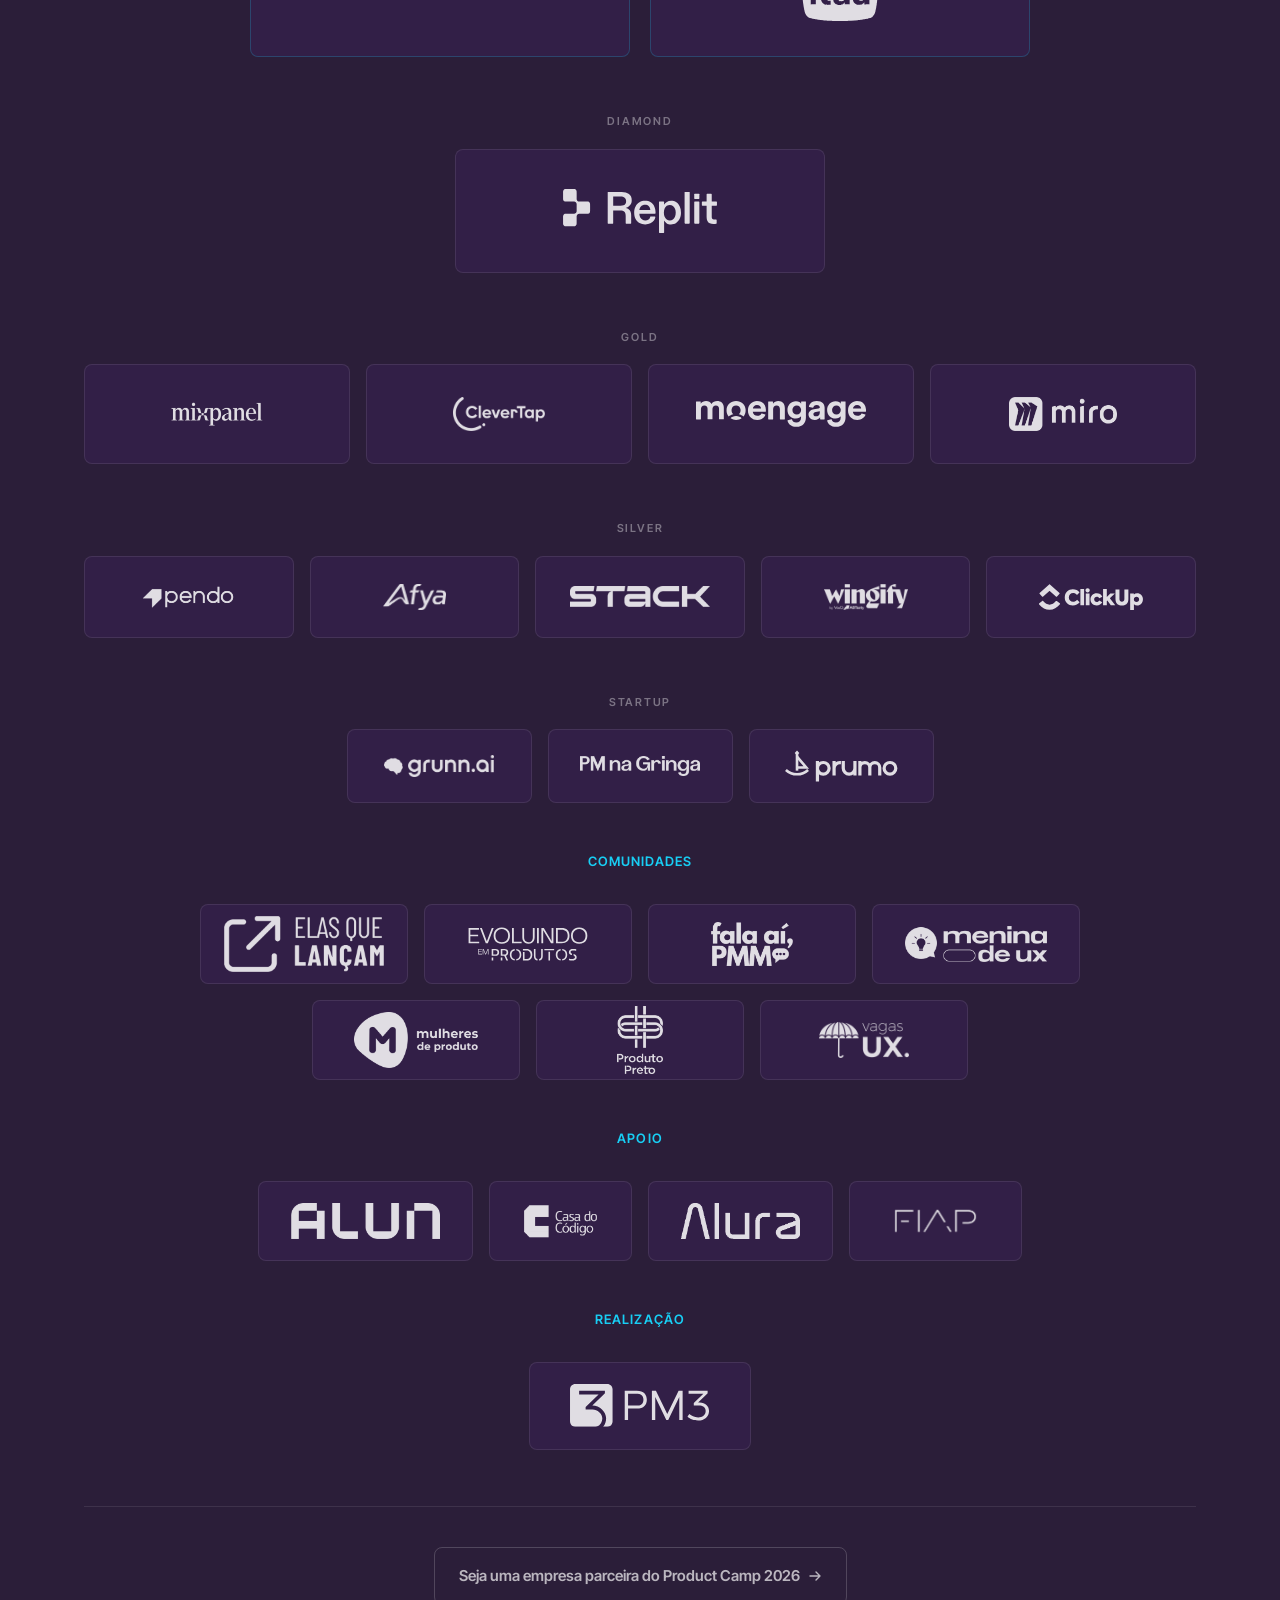
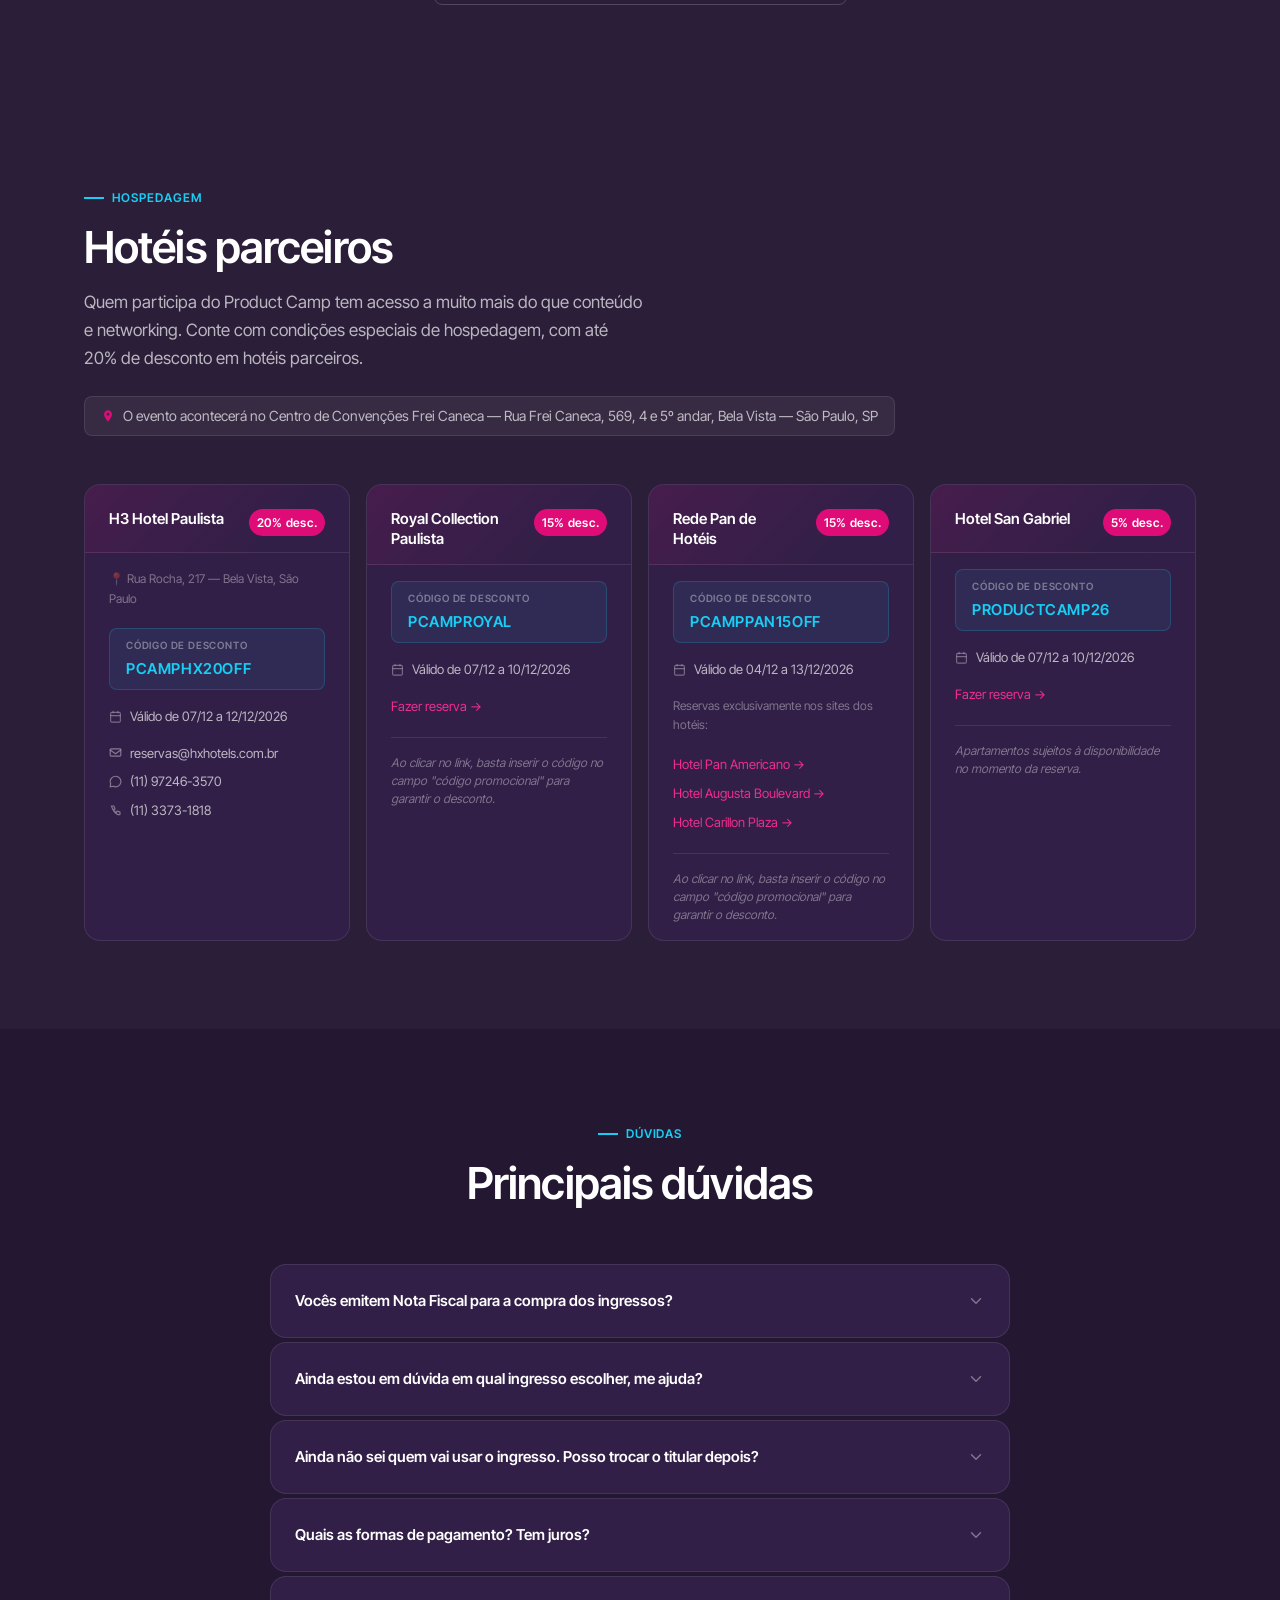
==== commit 4d3e777d: "fix(ingressos): tira a faixa do topo e ajusta CTAs e textos para o esgotado - Remove a faixa "Passap" ====
--- a/index.html
+++ b/index.html
@@ -169,72 +169,17 @@
     padding: 0 24px;
   }
 
-  /* ── FAIXA DE URGÊNCIA (acima do nav) ──
-     Fixa no topo, com o nav fixo logo abaixo: os dois rolam juntos.
-     Altura fixa por breakpoint (e não automática) porque o nav, o hero, o
-     menu mobile e as âncoras precisam saber o quanto descontar. As variáveis
-     ficam aqui, e não no bloco de tokens do :root, porque são de layout desta
-     página — o bloco de tokens é copiado valor a valor para as outras.
-     Fundo --pink com texto branco: 4,7:1. Sem hover em --pink-light, que cai
-     para 3,8:1 — o hover só reforça o sublinhado do CTA. */
-  :root {
-    --topbar-h: 44px;
-    --header-h: calc(64px + var(--topbar-h));
-  }
-
-  /* A 13px o texto cabe em uma linha até ~365px de largura; abaixo disso
-     quebra em duas e a faixa cresce para não apertar. */
-  @media (max-width: 370px) {
-    :root { --topbar-h: 56px; }
-  }
-
-  .topbar {
-    position: fixed;
-    top: 0; left: 0; right: 0;
-    z-index: 101;
-    display: flex;
-    align-items: center;
-    justify-content: center;
-    height: var(--topbar-h);
-    padding: 0 16px;
-    background: var(--pink);
-    color: var(--white);
-    font-size: 14px;
-    line-height: 1.35;
-    text-align: center;
-  }
-
-  /* Fora do lote em que o texto vale, o script de lotes esconde a faixa e
-     marca o <html> com .sem-topbar (vence o @media acima pela especificidade). */
-  .topbar[hidden] { display: none; }
-  :root.sem-topbar { --topbar-h: 0px; }
-
-  .topbar strong { font-weight: 600; }
-
-  .topbar-cta {
-    font-weight: 600;
-    text-decoration: underline;
-    text-underline-offset: 3px;
-    white-space: nowrap;
-  }
-
-  .topbar:hover .topbar-cta { text-decoration-thickness: 2px; }
-
-  .topbar:focus-visible {
-    outline: 2px solid var(--white);
-    outline-offset: -4px;
-  }
-
-  @media (max-width: 560px) {
-    .topbar { font-size: 13px; }
-  }
+  /* Altura do nav fixo: o hero e as âncoras descontam esse valor. Fica aqui,
+     e não no bloco de tokens do :root, porque é layout desta página — o
+     bloco de tokens é copiado valor a valor para as outras. */
+  :root { --header-h: 64px; }
 
   #keynote, #agenda, #ingressos26 { scroll-margin-top: var(--header-h); }
 
   /* ── NAV ── */
   nav {
     position: fixed;
-    top: var(--topbar-h); left: 0; right: 0;
+    top: 0; left: 0; right: 0;
     z-index: 100;
     background: rgba(43,30,57,0.0);
     backdrop-filter: blur(0px);
@@ -2927,6 +2872,7 @@
     display: inline-block; background: var(--cyan); color: #111;
     font-size: 11px; font-weight: 600; padding: 3px 8px;
     border-radius: 100px; letter-spacing: 0.06em; margin-bottom: 8px;
+    text-transform: uppercase;
   }
   /* "ÚLTIMOS INGRESSOS DISPONÍVEIS" passa ~5px da largura útil do card a
      320px e a pílula quebraria em duas linhas; o espaçamento menor resolve. */
@@ -2965,13 +2911,6 @@
 height="0" width="0" style="display:none;visibility:hidden"></iframe></noscript>
 <!-- End Google Tag Manager (noscript) -->
 
-<!-- FAIXA DE URGÊNCIA — data-pcamp-topbar lista os lotes em que o texto vale;
-     fora deles, assets/js/pcamp-countdown-lotes.js esconde a faixa sozinho.
-     Depois de 24/11 não há lote ativo: remover no deploy de vendas encerradas. -->
-<a href="https://www.sympla.com.br/evento/product-camp-2026-sao-paulo/3220593?utm_medium=site&utm_source=pcamp&utm_campaign=_eve_pcamp_26_b2c&utm_term=topbar&utm_content=sympla" target="_blank" class="topbar" data-pcamp-topbar="last-minute">
-  <span><strong>VIP esgotado.</strong> Passaporte Last Minute até 24/11. <span class="topbar-cta"><span aria-hidden="true">→</span> Garantir o meu</span></span>
-</a>
-
 <!-- NAV -->
 <nav>
   <div class="nav-inner">
@@ -2985,7 +2924,7 @@
       <li><a href="#agenda">Agenda</a></li>
       <li><a href="https://share.hsforms.com/2LipTQvz1Ryy8_JWxtYAgTgcy53x" target="_blank">Patrocine</a></li>
       <li><a href="/pocket">Pocket</a></li>
-      <li><a href="https://www.sympla.com.br/evento/product-camp-2026-sao-paulo/3220593?utm_medium=site&utm_source=pcamp&utm_campaign=_eve_pcamp_26_b2c&utm_term=home&utm_content=sympla" target="_blank" class="nav-cta">Garantir ingresso</a></li>
+      <li><a href="https://www.sympla.com.br/evento/product-camp-2026-sao-paulo/3220593?utm_medium=site&utm_source=pcamp&utm_campaign=_eve_pcamp_26_b2c&utm_term=home&utm_content=sympla" target="_blank" class="nav-cta" data-pcamp-compra-cta>Garantir ingresso</a></li>
     </ul>
 
     <button class="nav-mobile-toggle" id="mobileToggle" aria-label="Menu">
@@ -3015,8 +2954,8 @@
       </p>
       <span class="hero-rule"></span>
       <div class="hero-actions">
-        <a href="https://www.sympla.com.br/evento/product-camp-2026-sao-paulo/3220593?utm_medium=site&utm_source=pcamp&utm_campaign=_eve_pcamp_26_b2c&utm_term=home&utm_content=sympla" target="_blank" class="btn-primary btn-nowrap">
-          <span aria-hidden="true">🔥</span> Garantir ingresso
+        <a href="https://www.sympla.com.br/evento/product-camp-2026-sao-paulo/3220593?utm_medium=site&utm_source=pcamp&utm_campaign=_eve_pcamp_26_b2c&utm_term=home&utm_content=sympla" target="_blank" class="btn-primary btn-nowrap" data-pcamp-compra-cta>
+          <span data-pcamp-compra-label><span aria-hidden="true">🔥</span> Garantir ingresso</span>
           <svg width="16" height="16" viewBox="0 0 16 16" fill="none" xmlns="http://www.w3.org/2000/svg">
             <path d="M3 8h10M9 4l4 4-4 4" stroke="white" stroke-width="1.5" stroke-linecap="round" stroke-linejoin="round"/>
           </svg>
@@ -4411,7 +4350,7 @@
                calendário estiver ativo. Desde 25/11 não há lote no calendário.
                Em 02/12 (PASSAPORTE_ESGOTADO_EM) o script deixa este card no
                formato do VIP esgotado: selo, sem preço e botão desativado. -->
-          <span class="lote-badge" data-pcamp-lote-badge>ÚLTIMOS INGRESSOS DISPONÍVEIS</span>
+          <span class="lote-badge" data-pcamp-lote-badge>Últimos ingressos disponíveis</span>
           <div class="ticket-name">Passaporte</div>
           <div class="ticket-price">
             <strong data-pcamp-preco>R$ 1.649</strong>
@@ -4434,7 +4373,7 @@
              muda a pedido explícito. -->
         <div class="ticket-card featured">
           <div class="ticket-badge ticket-badge--vip">VIP</div>
-          <span class="lote-badge lote-badge--esgotado">ESGOTADO</span>
+          <span class="lote-badge lote-badge--esgotado">Esgotado</span>
           <div class="ticket-name ticket-name--sem-preco">VIP</div>
           <ul class="ticket-features">
             <li>Todos os benefícios do Passaporte</li>
@@ -4911,7 +4850,7 @@
           </svg>
         </summary>
         <div class="faq-answer">
-          <p>Com exceção do Lote Early Bird, que já tem um valor promocional com o melhor preço do ano, o Product Camp oferece condições especiais para pacotes de ingressos a partir de 5 ingressos, com descontos de 10% a 20%.</p>
+          <p>Sim. O Product Camp oferece condições especiais para pacotes de ingressos a partir de 5 ingressos, com descontos de 10% a 20%.</p>
           <p>Você pode solicitar um pacote a partir <a href="/para-empresas/">deste formulário</a>.</p>
         </div>
       </details>
